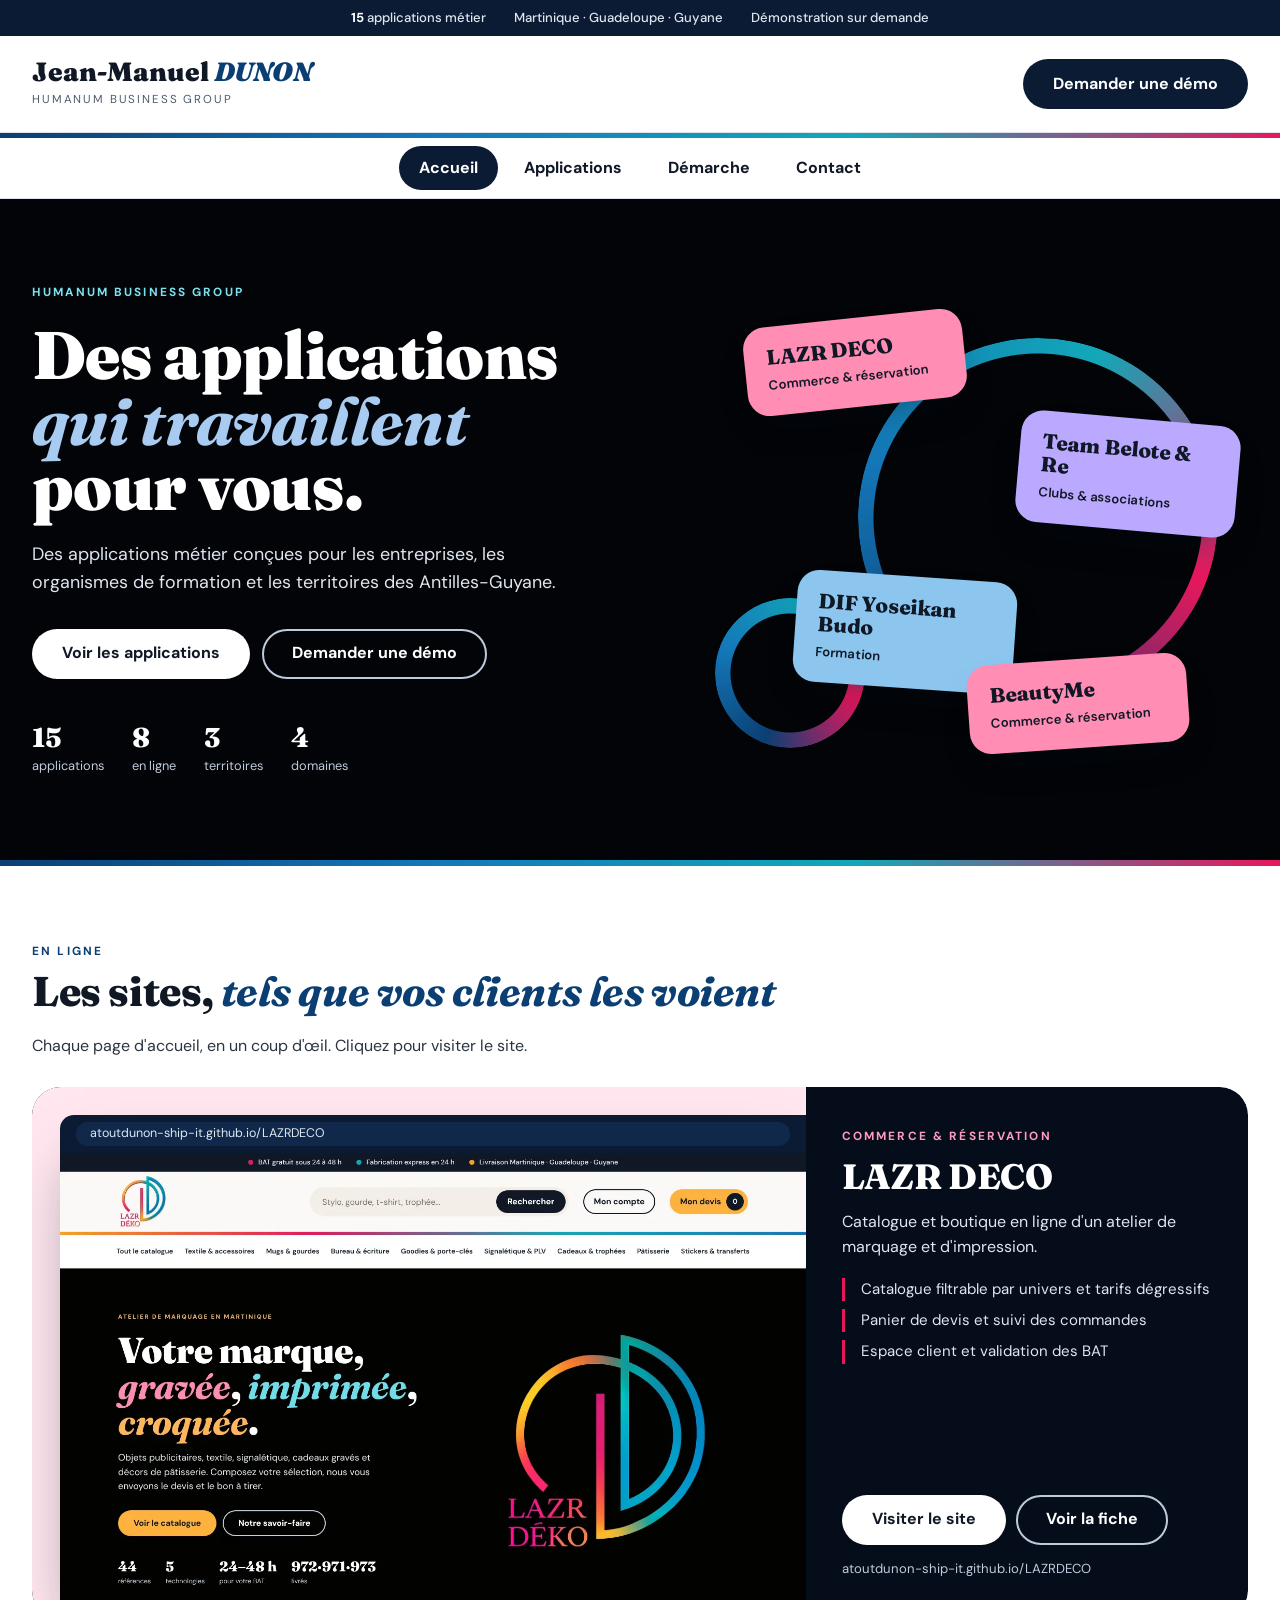
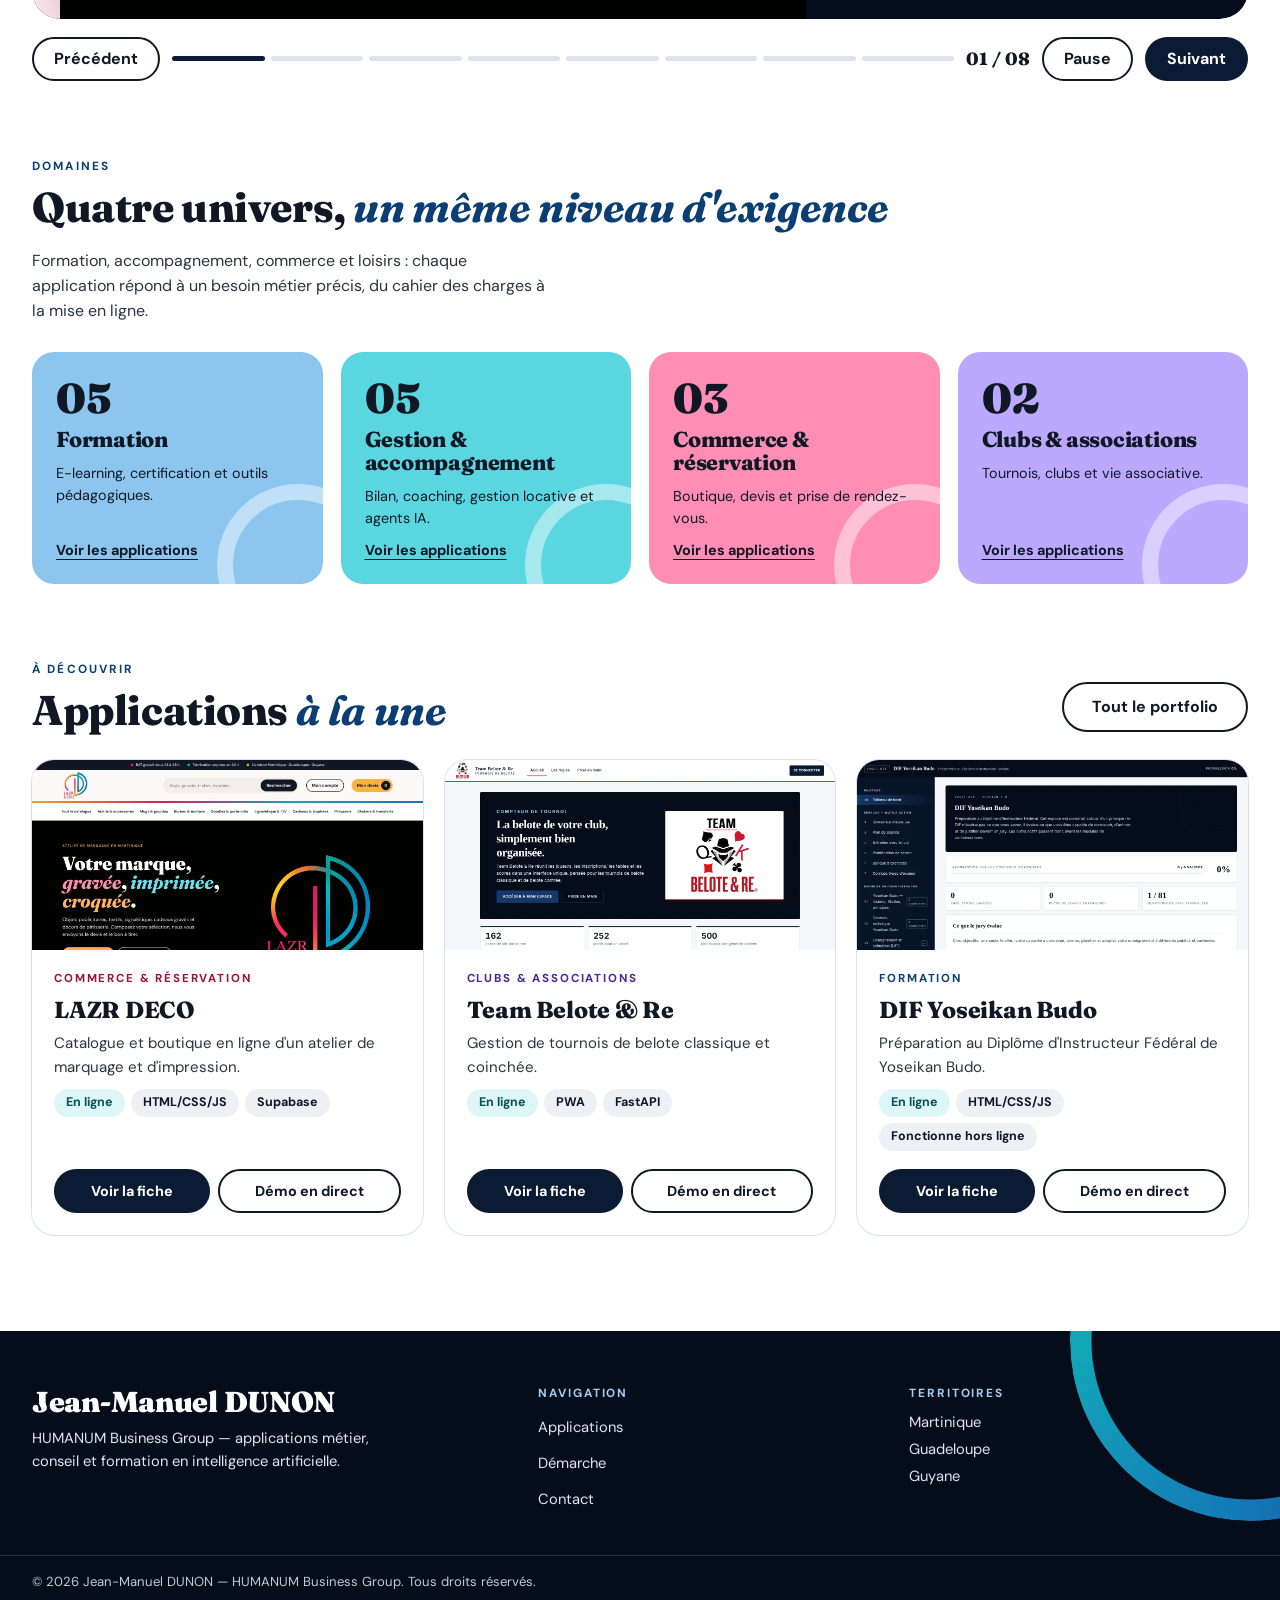
==== index.html @ 369f36bf "Add files via upload" ====
<!doctype html>
<html lang="fr">
<head>
<meta charset="utf-8">
<meta name="viewport" content="width=device-width, initial-scale=1">
<title>Applications</title>
<meta name="description" content="Portfolio des applications métier conçues par Jean-Manuel DUNON — HUMANUM Business Group.">
<link rel="preconnect" href="https://fonts.googleapis.com">
<link rel="preconnect" href="https://fonts.gstatic.com" crossorigin>
<link href="https://fonts.googleapis.com/css2?family=Fraunces:ital,opsz,wght@0,9..144,600;0,9..144,800;0,9..144,900;1,9..144,700&family=DM+Sans:opsz,wght@9..40,400;9..40,500;9..40,600;9..40,700&display=swap" rel="stylesheet">
<style>
:root{
  color-scheme:light;
  --white:#FFFFFF;--cream:#F6F8FB;--sand:#EDF1F6;--line:#DCE3EC;
  --black:#020407;--ink:#101826;--navy-900:#050D1B;--navy-800:#0B1B33;--navy-700:#10294B;--edge:#22324D;
  --body:#2A3441;--gray:#4F5B6B;
  --on-dark:#FFFFFF;--on-dark-2:#DFE6F0;--on-dark-3:#BFCBDC;
  --accent:#0B3F73;--accent-on-dark:#A8CBF2;--err:#A3123F;--ok:#08555F;
  --mag:#E8175D;--mag-d:#FF9CC0;--mag-l:#9E0F3B;--mag-f:#FF8DB4;--mag-t:#FFE6EF;
  --cya:#12A8B8;--cya-d:#7BE3EE;--cya-l:#065058;--cya-f:#5AD6E1;--cya-t:#DDF6F8;
  --blu:#1477B8;--blu-d:#9DD3F7;--blu-l:#0B3F73;--blu-f:#8CC6EF;--blu-t:#E1EFFA;
  --vio:#5B3FD0;--vio-d:#CDBEFF;--vio-l:#43279E;--vio-f:#BBA9FF;--vio-t:#EEE9FF;
  --grad:linear-gradient(90deg,#0B3F73,#1477B8,#12A8B8,#E8175D);
  --r:999px;--rad:22px;--rad-s:14px;--wrap:1280px;
  --display:'Fraunces',Georgia,serif;--sans:'DM Sans',system-ui,sans-serif;
  --shadow:0 18px 40px -18px rgba(5,13,27,.4);
}
[data-c=mag]{--c:var(--mag);--c-d:var(--mag-d);--c-l:var(--mag-l);--c-f:var(--mag-f);--c-t:var(--mag-t)}
[data-c=cya]{--c:var(--cya);--c-d:var(--cya-d);--c-l:var(--cya-l);--c-f:var(--cya-f);--c-t:var(--cya-t)}
[data-c=blu]{--c:var(--blu);--c-d:var(--blu-d);--c-l:var(--blu-l);--c-f:var(--blu-f);--c-t:var(--blu-t)}
[data-c=vio]{--c:var(--vio);--c-d:var(--vio-d);--c-l:var(--vio-l);--c-f:var(--vio-f);--c-t:var(--vio-t)}
*{box-sizing:border-box}
html{-webkit-text-size-adjust:100%}
body{margin:0;background:var(--white);color:var(--body);font-family:var(--sans);font-size:16px;line-height:1.55;overflow-x:hidden}
a{color:var(--accent)}a:hover{color:var(--ink)}
h1,h2,h3{font-family:var(--display);color:var(--ink);font-weight:800;line-height:1.05;margin:0;text-wrap:balance;letter-spacing:-.01em}
p{margin:0}
.wrap{max-width:var(--wrap);margin:0 auto;padding:0 32px}
.eyebrow{display:inline-block;font-size:.74rem;letter-spacing:.18em;text-transform:uppercase;font-weight:700;color:var(--accent)}
:focus-visible{outline:3px solid var(--blu);outline-offset:3px}
.sr{position:absolute;width:1px;height:1px;overflow:hidden;clip:rect(0 0 0 0)}

/* Bandeau */
.promo{background:var(--navy-800);color:var(--on-dark-2);font-size:.82rem;font-weight:500}
.promo .wrap{display:flex;justify-content:center;gap:12px 28px;min-height:36px;align-items:center;flex-wrap:wrap}
.promo b{color:var(--on-dark)}

/* En-tête */
header.top{background:var(--white);position:sticky;top:0;z-index:300;box-shadow:0 1px 0 var(--line)}
header.top .wrap{display:flex;align-items:center;gap:28px;height:96px}
.brand{text-decoration:none;display:flex;flex-direction:column;min-width:0;cursor:pointer}
.brand b{font-family:var(--display);font-weight:900;font-size:1.65rem;color:var(--ink);white-space:nowrap;line-height:1}
.brand b i{font-style:italic;color:var(--accent)}
.brand span{font-size:.72rem;letter-spacing:.16em;text-transform:uppercase;color:var(--gray);margin-top:6px}
.hdr-cta{margin-left:auto}
.filet{height:6px;background:var(--grad)}

/* Navigation */
nav#sidebar{background:var(--white);border-bottom:1px solid var(--line)}
nav#sidebar .links{max-width:var(--wrap);margin:0 auto;padding:8px 20px;display:flex;justify-content:center;gap:6px}
nav#sidebar a{display:inline-flex;align-items:center;min-height:44px;padding:0 20px;border-radius:var(--r);font-weight:700;color:var(--ink);text-decoration:none;cursor:pointer}
nav#sidebar a:hover{background:var(--sand)}
nav#sidebar a.active{background:var(--navy-800);color:var(--on-dark)}
.mobilebar,.drawer-head{display:none}
.backdrop{position:fixed;inset:0;background:rgba(5,13,27,.55);z-index:350;opacity:0;visibility:hidden;transition:opacity .22s,visibility .22s;-webkit-backdrop-filter:blur(2px);backdrop-filter:blur(2px)}
.backdrop.on{opacity:1;visibility:visible}

/* Boutons */
.btn{display:inline-flex;align-items:center;justify-content:center;gap:8px;min-height:50px;padding:0 28px;border-radius:var(--r);font:inherit;font-weight:700;text-decoration:none;cursor:pointer;border:2px solid transparent;transition:transform .15s,box-shadow .15s}
.btn:hover{transform:translateY(-2px)}
.btn.dark{background:var(--navy-800);color:var(--on-dark)}.btn.dark:hover{color:var(--on-dark);box-shadow:var(--shadow)}
.btn.light{background:var(--white);color:var(--ink)}.btn.light:hover{color:var(--ink)}
.btn.ghost{background:transparent;color:var(--on-dark);border-color:var(--on-dark-3)}.btn.ghost:hover{color:var(--on-dark);border-color:var(--on-dark)}
.btn.line{background:transparent;color:var(--ink);border-color:var(--ink)}.btn.line:hover{background:var(--ink);color:var(--on-dark)}

.page{display:none}.page.active{display:block}

/* Hero */
.hero{background:var(--black);color:var(--on-dark);position:relative;overflow:hidden}
.hero::after{content:"";position:absolute;left:0;right:0;bottom:0;height:6px;background:var(--grad)}
.hero .wrap{position:relative;display:grid;grid-template-columns:1.15fr 1fr;gap:48px;padding-top:80px;padding-bottom:88px;align-items:center}
.hero .wrap>*{min-width:0}
.hero .eyebrow{color:var(--cya-d)}
.hero h1{color:var(--on-dark);font-size:4.2rem;font-weight:900;margin:18px 0 22px;line-height:.98}
.hero h1 em{font-weight:700;color:var(--accent-on-dark)}
.hero p.lead{color:var(--on-dark-2);font-size:1.12rem;max-width:540px}
.ctas{display:flex;flex-wrap:wrap;gap:12px;margin-top:32px}
.facts{display:grid;grid-template-columns:repeat(4,auto);justify-content:start;gap:28px;margin-top:44px}
.facts b{display:block;font-family:var(--display);font-weight:800;font-size:1.7rem;color:var(--on-dark);line-height:1.1}
.facts span{font-size:.8rem;color:var(--on-dark-3)}
.collage{position:relative;height:460px}
.ring{position:absolute;border-radius:50%;background:conic-gradient(from 200deg,#0B3F73,#1477B8,#12A8B8,#E8175D,#0B3F73);-webkit-mask:radial-gradient(farthest-side,transparent calc(100% - 16px),#000 calc(100% - 15px));mask:radial-gradient(farthest-side,transparent calc(100% - 16px),#000 calc(100% - 15px))}
.ring.r1{width:360px;height:360px;right:30px;top:40px;animation:spin 40s linear infinite}
.ring.r2{width:150px;height:150px;left:10px;bottom:10px;animation:spin 30s linear infinite reverse}
@keyframes spin{to{transform:rotate(360deg)}}
@media (prefers-reduced-motion:reduce){.ring{animation:none}}
.stk{position:absolute;width:220px;padding:20px 22px;border-radius:var(--rad);background:var(--c-f);color:var(--ink);box-shadow:var(--shadow);transition:transform .3s;cursor:pointer;border:0;text-align:left;font:inherit}
.stk b{display:block;font-family:var(--display);font-weight:800;font-size:1.3rem;line-height:1.1}
.stk small{display:block;margin-top:6px;font-size:.82rem;font-weight:600}
.stk.s1{top:20px;left:40px;transform:rotate(-6deg)}
.stk.s2{top:120px;right:10px;transform:rotate(5deg)}
.stk.s3{bottom:70px;left:90px;transform:rotate(4deg)}
.stk.s4{bottom:10px;right:60px;transform:rotate(-4deg)}
.collage:hover .stk{transform:rotate(0) scale(1.03)}

section.block{padding:72px 0 0}
.sec-head{display:flex;justify-content:space-between;align-items:end;gap:20px;margin-bottom:28px;flex-wrap:wrap}
.sec-head h2{font-size:2.6rem;margin-top:8px}
.sec-head h2 em{color:var(--accent);font-weight:700}
.sec-head p{max-width:520px;color:var(--body)}

/* Univers */
.univers{display:grid;grid-template-columns:repeat(4,minmax(0,1fr));gap:18px}
.uni{position:relative;overflow:hidden;background:var(--c-f);border-radius:var(--rad);padding:26px 24px 22px;display:flex;flex-direction:column;gap:10px;min-height:220px;color:var(--ink);transition:transform .2s,box-shadow .2s;cursor:pointer;border:0;text-align:left;font:inherit}
.uni>*{position:relative;z-index:1}
.uni::after{content:"";position:absolute;width:130px;height:130px;right:-56px;bottom:-62px;border-radius:50%;border:16px solid rgba(255,255,255,.45)}
.uni:hover{transform:translateY(-6px) rotate(-1deg);box-shadow:var(--shadow)}
.uni .num{font-family:var(--display);font-weight:900;font-size:2.6rem;line-height:1}
.uni h3{font-size:1.35rem}
.uni p{font-size:.9rem;color:var(--ink)}
.uni .go{margin-top:auto;font-weight:700;font-size:.9rem;color:var(--ink);text-decoration:underline;text-underline-offset:4px}

/* Filtres */
.filters{display:flex;flex-wrap:wrap;gap:8px;margin-bottom:26px}
.chip{display:inline-flex;align-items:center;min-height:42px;padding:0 18px;border-radius:var(--r);border:2px solid var(--line);background:var(--white);color:var(--ink);font:inherit;font-weight:700;font-size:.9rem;cursor:pointer}
.chip:hover{border-color:var(--ink)}
.chip.on{background:var(--navy-800);border-color:var(--navy-800);color:var(--on-dark)}
.chip .n{margin-left:8px;font-weight:600;color:inherit}
.search{display:flex;max-width:420px;margin-left:auto;background:var(--sand);border-radius:var(--r);padding:4px;border:2px solid transparent}
.search:focus-within{border-color:var(--ink);background:var(--white)}
.search input{flex:1;min-width:0;height:40px;border:0;background:transparent;padding:0 16px;font:inherit;font-size:16px;color:var(--ink);outline:none}
.toolbar{display:flex;flex-wrap:wrap;gap:14px;align-items:center;margin-bottom:6px}
.toolbar .filters{margin:0}
.count{font-size:.9rem;color:var(--gray);margin:14px 0 22px}

/* Cartes */
.grid{display:grid;grid-template-columns:repeat(3,minmax(0,1fr));gap:22px}
.card{background:var(--white);border-radius:var(--rad);display:flex;flex-direction:column;box-shadow:0 0 0 1px var(--line);transition:transform .2s,box-shadow .2s;overflow:hidden}
.card:hover{transform:translateY(-4px);box-shadow:0 0 0 1px var(--line),var(--shadow)}
.card .body{padding:20px 22px 22px;display:flex;flex-direction:column;gap:10px;flex:1}
.card .cat{font-size:.72rem;letter-spacing:.16em;text-transform:uppercase;font-weight:700;color:var(--c-l)}
.card h3{font-size:1.45rem}
.card p{font-size:.94rem}
.card .meta{display:flex;flex-wrap:wrap;gap:6px}
.tag{display:inline-flex;align-items:center;min-height:28px;padding:0 12px;border-radius:var(--r);font-size:.78rem;font-weight:700;color:var(--ink);background:var(--sand)}
.tag.live{background:var(--cya-t);color:var(--cya-l)}
.card .acts{display:flex;gap:8px;margin-top:auto;padding-top:8px;flex-wrap:wrap}
.card .acts .btn{min-height:44px;padding:0 14px;font-size:.9rem;flex:1 1 auto;white-space:nowrap}
.empty{padding:40px;border-radius:var(--rad);background:var(--cream);text-align:center;color:var(--body)}

/* Maquettes générées */
.mk{background:var(--c-t);padding:18px 18px 0;height:190px;position:relative;overflow:hidden}
.mk .win{background:var(--white);border-radius:12px 12px 0 0;height:100%;box-shadow:0 10px 30px -12px rgba(5,13,27,.35);display:flex;flex-direction:column;overflow:hidden}
.mk .bar{height:22px;background:var(--navy-800);display:flex;align-items:center;padding:0 10px;gap:8px;flex-shrink:0}
.mk .bar i{height:6px;border-radius:3px;background:var(--edge);flex:0 0 46%}
.mk .bar s{height:6px;border-radius:3px;background:var(--c);flex:0 0 14%;margin-left:auto;text-decoration:none}
.mk .in{flex:1;padding:10px;display:grid;gap:6px;min-height:0}
.mk u{display:block;border-radius:5px;background:var(--sand);text-decoration:none}
.mk u.c{background:var(--c)}.mk u.f{background:var(--c-f)}.mk u.k{background:var(--navy-800)}
.mk.catalogue .in{grid-template-columns:repeat(4,1fr);grid-template-rows:14px 1fr 1fr}
.mk.catalogue .in u:first-child{grid-column:1/-1;background:var(--c-t)}
.mk.agenda .in{grid-template-columns:repeat(7,1fr);grid-auto-rows:1fr}
.mk.parcours .in{grid-template-columns:1fr;grid-auto-rows:1fr}
.mk.parcours .in u{position:relative;overflow:hidden}
.mk.parcours .in u::after{content:"";position:absolute;inset:0 auto 0 0;width:var(--p);background:var(--c)}
.mk.canevas .in{grid-template-columns:repeat(5,1fr);grid-template-rows:1fr 1fr 1fr}
.mk.canevas .in u:nth-child(1),.mk.canevas .in u:nth-child(4),.mk.canevas .in u:nth-child(7){grid-row:span 2}
.mk.canevas .in u:nth-child(8){grid-column:1/4}.mk.canevas .in u:nth-child(9){grid-column:4/6}
.mk.tableau .in{grid-template-columns:repeat(3,1fr);grid-template-rows:34px 1fr}
.mk.tableau .chart{grid-column:1/-1;display:flex;align-items:flex-end;gap:5px;background:none}
.mk.tableau .chart u{flex:1;height:var(--h)}
.mk.scores .in{grid-template-columns:28px 1fr 46px;grid-auto-rows:1fr}

/* Démarche */
.steps{display:grid;grid-template-columns:repeat(4,minmax(0,1fr));gap:18px;counter-reset:s}
.step{background:var(--cream);border-radius:var(--rad);padding:26px 24px;display:flex;flex-direction:column;gap:10px;border-top:6px solid var(--c)}
.step .k{font-family:var(--display);font-weight:900;font-size:2.2rem;color:var(--c-l);line-height:1}
.step h3{font-size:1.25rem}
.step p{font-size:.92rem}
.about{display:grid;grid-template-columns:1fr 1.2fr;gap:40px;align-items:start}
.about .card-dark{background:var(--navy-900);border-radius:28px;padding:34px;color:var(--on-dark-2);position:relative;overflow:hidden}
.about .card-dark h2{color:var(--on-dark);font-size:2.2rem;margin:10px 0 14px}
.about .card-dark .eyebrow{color:var(--accent-on-dark)}
.about .card-dark p{color:var(--on-dark-2)}
.timeline{list-style:none;margin:0;padding:0;display:flex;flex-direction:column;gap:12px}
.timeline li{display:grid;grid-template-columns:110px 1fr;gap:16px;padding:18px 20px;border-radius:var(--rad-s);box-shadow:0 0 0 1px var(--line)}
.timeline .y{font-family:var(--display);font-weight:800;font-size:1.15rem;color:var(--accent)}
.timeline b{display:block;color:var(--ink)}
.timeline span{font-size:.92rem}

/* Contact */
.contact{display:grid;grid-template-columns:1fr 1.3fr;gap:40px;align-items:start}
.form{background:var(--cream);border-radius:28px;padding:30px;display:grid;grid-template-columns:1fr 1fr;gap:16px}
.field{display:flex;flex-direction:column;gap:6px}
.field.full{grid-column:1/-1}
.field label{font-weight:700;color:var(--ink);font-size:.9rem}
.field input,.field select,.field textarea{font:inherit;font-size:16px;color:var(--ink);background:var(--white);border:2px solid var(--line);border-radius:var(--rad-s);padding:12px 14px;min-height:50px;width:100%}
.field textarea{min-height:140px;resize:vertical}
.field input:focus,.field select:focus,.field textarea:focus{outline:none;border-color:var(--navy-800)}
.check{display:flex;gap:10px;align-items:flex-start;font-size:.88rem;color:var(--body)}
.check input{width:22px;height:22px;margin:2px 0 0;flex-shrink:0;accent-color:var(--navy-800)}
.msg{grid-column:1/-1;padding:12px 16px;border-radius:var(--rad-s);font-weight:600}
.msg.ok{background:var(--cya-t);color:var(--ok)}.msg.err{background:var(--mag-t);color:var(--err)}
.msg[hidden]{display:none}
.points{list-style:none;margin:22px 0 0;padding:0;display:flex;flex-direction:column;gap:10px}
.points li{padding:14px 18px;border-radius:var(--rad-s);background:var(--c-t);color:var(--ink);font-weight:600}

/* Fiche */
.modal{position:fixed;inset:0;z-index:600;background:rgba(5,13,27,.6);display:flex;align-items:center;justify-content:center;padding:16px}
.modal[hidden]{display:none!important}
.mbox{background:var(--white);border-radius:24px;width:min(860px,100%);max-height:calc(100dvh - 32px);overflow:auto;overscroll-behavior:contain}
.mbox .mk{height:230px;border-radius:24px 24px 0 0}
.mbox .mhead{display:flex;gap:16px;align-items:flex-start;padding:24px 28px 0}
.mbox .mhead h2{font-size:2.1rem;margin-top:6px}
.mbox .mhead .x{margin-left:auto;flex-shrink:0;min-height:44px;padding:0 18px}
.mbox .mcont{padding:18px 28px 28px;display:grid;grid-template-columns:1.4fr 1fr;gap:28px}
.mbox h3{font-family:var(--sans);font-size:.74rem;letter-spacing:.16em;text-transform:uppercase;color:var(--accent);margin:0 0 10px;font-weight:700}
.mbox ul.fx{margin:0;padding:0;list-style:none;display:flex;flex-direction:column;gap:8px}
.mbox ul.fx li{padding:10px 14px;border-left:4px solid var(--c);background:var(--cream);border-radius:0 var(--rad-s) var(--rad-s) 0;color:var(--ink)}
.mbox dl{margin:0;display:grid;gap:12px}
.mbox dt{font-size:.78rem;font-weight:700;color:var(--gray);text-transform:uppercase;letter-spacing:.1em}
.mbox dd{margin:2px 0 0;color:var(--ink);font-weight:600}
.mbox .acts{grid-column:1/-1;display:flex;gap:10px;flex-wrap:wrap}

/* Pied */
footer{margin-top:96px;background:var(--navy-900);color:var(--on-dark-2);position:relative;overflow:hidden}
footer::before{content:"";position:absolute;width:360px;height:360px;right:-150px;top:-170px;border-radius:50%;background:conic-gradient(from 90deg,#0B3F73,#1477B8,#12A8B8,#E8175D,#0B3F73);-webkit-mask:radial-gradient(farthest-side,transparent calc(100% - 22px),#000 calc(100% - 21px));mask:radial-gradient(farthest-side,transparent calc(100% - 22px),#000 calc(100% - 21px))}
footer .wrap{position:relative;display:grid;grid-template-columns:1.4fr 1fr 1fr;gap:32px;padding-top:56px;padding-bottom:40px}
footer h2{font-size:1.8rem;font-weight:900;color:var(--on-dark)}
footer h3{font-family:var(--sans);font-size:.74rem;letter-spacing:.16em;text-transform:uppercase;color:var(--accent-on-dark);margin:0 0 12px;font-weight:700}
footer p,footer li{font-size:.92rem;color:var(--on-dark-2)}
footer ul{list-style:none;margin:0;padding:0;display:flex;flex-direction:column;gap:4px}
footer a{color:var(--on-dark-2);text-decoration:none;display:inline-flex;min-height:32px;align-items:center;cursor:pointer}
footer a:hover{color:var(--on-dark)}
footer .legal{border-top:1px solid var(--edge);padding:16px 32px 28px;font-size:.82rem;color:var(--on-dark-3);max-width:var(--wrap);margin:0 auto}
.toast{position:fixed;bottom:24px;right:24px;z-index:700;background:var(--navy-800);color:var(--on-dark);padding:14px 22px;border-radius:var(--r);font-weight:700;box-shadow:var(--shadow);opacity:0;transform:translateY(10px);transition:opacity .2s,transform .2s;pointer-events:none}
.toast.on{opacity:1;transform:none}
.c-intro h2{font-size:2.4rem;margin-top:8px}.c-intro h2 em{color:var(--accent)}.c-intro>p{margin-top:14px}
.shot{height:190px;background:var(--c-t);overflow:hidden}.shot img{width:100%;height:100%;object-fit:cover;object-position:top;display:block}
.mbox .shot{height:260px;border-radius:24px 24px 0 0}
#photo img{width:96px;height:96px;border-radius:50%;object-fit:cover;margin-bottom:18px;border:3px solid var(--on-dark)}
[hidden]{display:none!important}
/* Carrousel */
.cr-track{display:flex;overflow-x:auto;scroll-snap-type:x mandatory;scroll-behavior:smooth;scrollbar-width:none;border-radius:28px;outline-offset:6px}
.cr-track::-webkit-scrollbar{display:none}
.cr-slide{flex:0 0 100%;scroll-snap-align:start;display:grid;grid-template-columns:minmax(0,1.75fr) minmax(0,1fr);background:var(--navy-900);border-radius:28px;overflow:hidden;min-height:480px}
.cr-shot{display:block;padding:28px 0 0 28px;background:var(--c-t);text-decoration:none;position:relative;overflow:hidden}
.cr-win{background:var(--white);border-radius:14px 0 0 0;box-shadow:0 30px 60px -24px rgba(5,13,27,.55);overflow:hidden;height:100%;display:flex;flex-direction:column;transition:transform .35s}
.cr-shot:hover .cr-win{transform:translateY(-6px)}
.cr-bar{display:flex;align-items:center;gap:12px;padding:0 16px;height:38px;background:var(--navy-800);flex-shrink:0}
.cr-bar span{flex:1;min-width:0;height:24px;border-radius:var(--r);background:var(--navy-700);color:var(--on-dark-2);font-size:.78rem;display:flex;align-items:center;padding:0 14px;overflow:hidden;white-space:nowrap;text-overflow:ellipsis}
.cr-win img{width:100%;flex:1;min-height:0;object-fit:cover;object-position:top left;display:block}
.cr-live{flex:1;min-height:0;position:relative;overflow:hidden;background:var(--white);--k:.5}
.cr-live iframe{position:absolute;top:0;left:0;width:1440px;height:900px;border:0;transform:scale(var(--k));transform-origin:0 0;pointer-events:none;background:var(--white)}
.cr-tag{position:absolute;right:14px;bottom:14px;z-index:1;padding:6px 12px;border-radius:var(--r);background:var(--navy-800);color:var(--on-dark);font-size:.74rem;font-weight:700;letter-spacing:.06em}
.cr-txt{padding:40px 36px;display:flex;flex-direction:column;gap:14px;color:var(--on-dark-2)}
.cr-txt .eyebrow{color:var(--c-d)}
.cr-txt h3{font-size:2.2rem;color:var(--on-dark)}
.cr-txt p{color:var(--on-dark-2)}
.cr-txt ul{list-style:none;margin:4px 0 0;padding:0;display:flex;flex-direction:column;gap:8px}
.cr-txt li{padding-left:16px;border-left:3px solid var(--c);color:var(--on-dark-2);font-size:.94rem}
.cr-txt .acts{display:flex;gap:10px;flex-wrap:wrap;margin-top:auto;padding-top:10px}
.cr-txt .url{font-size:.82rem;color:var(--on-dark-3);word-break:break-all}
.cr-ctl{display:flex;align-items:center;gap:12px;margin-top:18px;flex-wrap:wrap}
.cr-b{min-height:44px;padding:0 20px}
.cr-ind{display:flex;gap:6px;flex:1;min-width:120px}
.cr-ind button{flex:1;height:44px;border:0;background:none;padding:0;cursor:pointer;display:flex;align-items:center}
.cr-ind button::before{content:"";display:block;width:100%;height:5px;border-radius:3px;background:var(--line);transition:background .2s}
.cr-ind button[aria-current="true"]::before{background:var(--navy-800)}
.cr-ind button:hover::before{background:var(--gray)}
.cr-n{font-family:var(--display);font-weight:800;color:var(--ink);font-size:1.1rem;min-width:64px;text-align:center}
.apercu{background:var(--mag-t);color:var(--mag-l);text-align:center;font-weight:700;padding:8px 16px;font-size:.88rem}

@media(max-width:1100px){
  .hero h1{font-size:3.4rem}
  .grid{grid-template-columns:repeat(2,minmax(0,1fr))}
  .univers,.steps{grid-template-columns:repeat(2,minmax(0,1fr))}
}
@media(max-width:900px){
  body.nav-open{overflow:hidden}
  header.top .wrap{height:56px;padding:0 16px}
  .brand b{font-size:1.05rem;overflow:hidden;text-overflow:ellipsis}
  .brand span,.hdr-cta,.promo{display:none}
  .mobilebar{display:flex;align-items:center;gap:12px;position:sticky;top:56px;z-index:280;background:var(--white);border-bottom:1px solid var(--line);padding:9px 16px}
  .mobilebar .mb-lbl{flex:1;min-width:0}
  .mobilebar .mb-where{font-size:.62rem;letter-spacing:.16em;text-transform:uppercase;color:var(--gray);display:block}
  .mobilebar .mb-title{font-weight:700;color:var(--ink);font-size:.9rem;display:block;overflow:hidden;text-overflow:ellipsis;white-space:nowrap}
  .mobilebar .mb-btn{flex-shrink:0;min-height:40px;padding:0 18px;font:inherit;font-weight:700;letter-spacing:.06em;text-transform:uppercase;background:var(--navy-800);color:var(--on-dark);border:none;border-radius:var(--r);cursor:pointer}
  nav#sidebar{position:fixed;top:0;left:0;bottom:0;height:100dvh;width:min(86vw,330px);transform:translateX(-101%);transition:transform .24s cubic-bezier(.4,0,.2,1);z-index:400;overscroll-behavior:contain;overflow:auto;border:0;background:var(--navy-900)}
  nav#sidebar.open{transform:none;box-shadow:14px 0 40px rgba(5,13,27,.4)}
  .drawer-head{display:flex;align-items:center;gap:12px;padding:14px 18px;background:var(--navy-900);position:sticky;top:0;z-index:2;border-bottom:1px solid var(--edge)}
  .drawer-head .dh-t{font-family:var(--display);font-weight:800;color:var(--on-dark);font-size:1.1rem}
  .drawer-head .dh-x{margin-left:auto;min-height:38px;padding:0 14px;color:var(--on-dark);background:transparent;border:1px solid var(--on-dark-3);border-radius:var(--r);font:inherit;font-weight:700;cursor:pointer}
  nav#sidebar .links{flex-direction:column;padding:12px;gap:4px}
  nav#sidebar a{padding:11px 18px;min-height:44px;font-size:1rem;color:var(--on-dark-2);border-radius:var(--rad-s)}
  nav#sidebar a:hover{background:var(--navy-700);color:var(--on-dark)}
  nav#sidebar a.active{background:var(--white);color:var(--ink)}
  .btn{min-height:42px}
  .chip{min-height:42px}
  .wrap{padding:0 16px}
  .hero .wrap{grid-template-columns:1fr;padding-top:48px;padding-bottom:56px;gap:24px}
  .hero h1{font-size:2.6rem}
  .collage{display:none}
  .facts{grid-template-columns:repeat(2,auto);gap:20px 32px}
  .grid,.univers,.steps,.about,.contact,.form,.mbox .mcont{grid-template-columns:1fr}
  .search{margin-left:0;max-width:none;width:100%}
  .sec-head h2{font-size:2rem}
  section.block{padding-top:48px}
  .mbox .mhead{padding:16px 18px 0;flex-direction:column-reverse;gap:6px}
  .mbox .mhead .x{align-self:flex-end}
  .cr-slide{grid-template-columns:1fr;min-height:0}
  .cr-shot{padding:18px 18px 0;height:260px}
  .cr-win{border-radius:12px 12px 0 0}
  .cr-txt{padding:24px 20px 26px}
  .cr-txt h3{font-size:1.7rem}
  .cr-txt .acts .btn{flex:1 1 auto;white-space:nowrap;padding:0 16px}
  .cr-ctl{gap:8px}.cr-ind{order:-1;flex-basis:100%}.cr-b{flex:1}.cr-n{min-width:0}
  .toolbar .filters{flex-wrap:nowrap;overflow-x:auto;width:100%;padding-bottom:4px;scrollbar-width:none}
  .chip{flex-shrink:0}
  .mbox .mhead h2{font-size:1.6rem}
  .mbox .mcont{padding:16px 18px 22px}
  .mbox .acts .btn{width:100%}
  .timeline li{grid-template-columns:1fr;gap:4px}
  footer .wrap{grid-template-columns:1fr;padding-top:40px}
  footer .legal{padding:16px}
  .field input,.field textarea,.field select{font-size:16px}
  .toast{left:16px;right:16px;bottom:16px;text-align:center}
}
@media(max-width:380px){
  .hero h1{font-size:2.2rem}
  nav#sidebar{width:92vw}
  .form{padding:20px 16px}
}
</style>
</head>
<body>
<div class="apercu" id="apercu" hidden>Mode aperçu : données issues de l'administration, non publiées.</div>
<div class="promo"><div class="wrap" id="promo"></div></div>
<header class="top"><div class="wrap">
  <a class="brand" onclick="showPage('home')" tabindex="0" onkeydown="navKey(event,'home')"><b id="brand-n"></b><span id="brand-m"></span></a>
  <a class="btn dark hdr-cta" onclick="demander('')" tabindex="0" onkeydown="if(event.key==='Enter')demander('')">Demander une démo</a>
</div></header>
<div class="filet"></div>

<div class="mobilebar">
  <span class="mb-lbl"><span class="mb-where">Vous consultez</span><span class="mb-title" id="mb-title">Accueil</span></span>
  <button class="mb-btn" type="button" id="mb-btn" aria-controls="sidebar" aria-expanded="false" onclick="toggleNav()">Menu</button>
</div>
<div class="backdrop" id="backdrop" onclick="closeNav()" aria-hidden="true"></div>
<nav id="sidebar" aria-label="Navigation principale">
  <div class="drawer-head"><span class="dh-t">Navigation</span><button class="dh-x" type="button" onclick="closeNav()">Fermer</button></div>
  <div class="links">
    <a data-page="home" data-label="Accueil" tabindex="0" onclick="showPage('home')" onkeydown="navKey(event,'home')" class="active">Accueil</a>
    <a data-page="apps" data-label="Applications" tabindex="0" onclick="showPage('apps')" onkeydown="navKey(event,'apps')">Applications</a>
    <a data-page="demarche" data-label="Démarche" tabindex="0" onclick="showPage('demarche')" onkeydown="navKey(event,'demarche')">Démarche</a>
    <a data-page="contact" data-label="Contact" tabindex="0" onclick="showPage('contact')" onkeydown="navKey(event,'contact')">Contact</a>
  </div>
</nav>

<main>
<section class="page active" id="page-home">
  <div class="hero"><div class="wrap">
    <div>
      <span class="eyebrow" id="h-sur"></span>
      <h1 id="h-titre"></h1>
      <p class="lead" id="accroche"></p>
      <div class="ctas"><a class="btn light" id="cta1" onclick="showPage('apps')" tabindex="0" onkeydown="if(event.key==='Enter')showPage('apps')"></a><a class="btn ghost" id="cta2" onclick="demander('')" tabindex="0" onkeydown="if(event.key==='Enter')demander('')"></a></div>
      <div class="facts"><div><b id="f-apps">9</b><span>applications</span></div><div><b id="f-live">0</b><span>en ligne</span></div><div><b>3</b><span>territoires</span></div><div><b>4</b><span>domaines</span></div></div>
    </div>
    <div class="collage" aria-hidden="true"><div class="ring r1"></div><div class="ring r2"></div><div id="stickers"></div></div>
  </div></div>
  <section class="block" id="sec-carrousel" aria-roledescription="carrousel" aria-labelledby="cr-titre"><div class="wrap">
    <div class="sec-head"><div><span class="eyebrow" id="cr-sur"></span><h2 id="cr-titre"></h2></div><p id="cr-texte"></p></div>
    <div class="cr" id="cr">
      <div class="cr-track" id="cr-track" tabindex="0" aria-live="off"></div>
      <div class="cr-ctl">
        <button class="btn line cr-b" type="button" id="cr-prev" aria-controls="cr-track">Précédent</button>
        <div class="cr-ind" id="cr-ind" role="group" aria-label="Choisir un site"></div>
        <span class="cr-n" id="cr-n" aria-live="polite"></span>
        <button class="btn line cr-b" type="button" id="cr-play" aria-controls="cr-track">Pause</button>
        <button class="btn dark cr-b" type="button" id="cr-next" aria-controls="cr-track">Suivant</button>
      </div>
    </div>
  </div></section>
  <section class="block" id="sec-domaines"><div class="wrap">
    <div class="sec-head"><div><span class="eyebrow" id="d-sur"></span><h2 id="d-titre"></h2></div><p id="d-texte"></p></div>
    <div class="univers" id="univers"></div>
  </div></section>
  <section class="block" id="sec-une"><div class="wrap">
    <div class="sec-head"><div><span class="eyebrow" id="u-sur"></span><h2 id="u-titre"></h2></div><a class="btn line" onclick="showPage('apps')" tabindex="0" onkeydown="if(event.key==='Enter')showPage('apps')">Tout le portfolio</a></div>
    <div class="grid" id="vedettes"></div>
  </div></section>
</section>

<section class="page" id="page-apps"><section class="block"><div class="wrap">
  <div class="sec-head"><div><span class="eyebrow" id="p-sur"></span><h2 id="p-titre"></h2></div></div>
  <div class="toolbar"><div class="filters" id="filters" role="group" aria-label="Filtrer par domaine"></div>
    <label class="search"><span class="sr">Rechercher une application</span><input id="q" type="search" placeholder="Rechercher une application" oninput="renderGrid()"></label></div>
  <p class="count" id="count" aria-live="polite"></p>
  <div class="grid" id="grid"></div>
</div></section></section>

<section class="page" id="page-demarche"><section class="block" id="sec-demarche"><div class="wrap">
  <div class="sec-head"><div><span class="eyebrow" id="m-sur"></span><h2 id="m-titre"></h2></div></div>
  <div class="steps" id="etapes"></div>
</div></section>
<section class="block" id="sec-parcours"><div class="wrap about">
  <div class="card-dark"><div id="photo"></div><span class="eyebrow" id="a-sur"></span><h2 id="a-nom"></h2><p id="a-texte"></p></div>
  <ol class="timeline" id="parcours"></ol>
</div></section></section>

<section class="page" id="page-contact"><section class="block"><div class="wrap contact">
  <div data-c="blu" class="c-intro"><span class="eyebrow" id="c-sur"></span><h2 id="c-titre"></h2>
    <p id="c-texte"></p><ul class="points" id="c-points"></ul></div>
  <form class="form" id="form" novalidate onsubmit="envoyer(event)">
    <div class="field"><label for="c-nom">Nom et prénom</label><input id="c-nom" name="nom" autocomplete="name" required></div>
    <div class="field"><label for="c-org">Organisation</label><input id="c-org" name="organisation" autocomplete="organization"></div>
    <div class="field"><label for="c-mail">E-mail</label><input id="c-mail" name="email" type="email" autocomplete="email" required></div>
    <div class="field"><label for="c-tel">Téléphone</label><input id="c-tel" name="telephone" type="tel" autocomplete="tel"></div>
    <div class="field full"><label for="c-app">Application concernée</label><select id="c-app" name="application"></select></div>
    <div class="field full"><label for="c-msg">Votre besoin</label><textarea id="c-msg" name="message" required></textarea></div>
    <label class="check full field" style="flex-direction:row"><input type="checkbox" id="c-ok" required><span>J'accepte que ces informations soient utilisées pour répondre à ma demande, et à rien d'autre.</span></label>
    <p class="msg" id="c-res" hidden role="status"></p>
    <div class="field full"><button class="btn dark" type="submit" id="c-send"></button></div>
  </form>
</div></section></section>
</main>

<div class="modal" id="fiche" hidden role="dialog" aria-modal="true" aria-labelledby="fi-t" onclick="if(event.target===this)closeFiche()"><div class="mbox" id="fiche-box"></div></div>

<footer><div class="wrap">
  <div><h2 id="f-nom"></h2><p style="margin-top:10px;max-width:360px" id="f-texte"></p></div>
  <div><h3>Navigation</h3><ul><li><a onclick="showPage('apps')">Applications</a></li><li><a onclick="showPage('demarche')">Démarche</a></li><li><a onclick="showPage('contact')">Contact</a></li></ul></div>
  <div><h3>Territoires</h3><ul id="f-terr"></ul></div>
</div><div class="legal">© <span id="an"></span> <span id="f-legal"></span>. Tous droits réservés.</div></footer>

<script src="contenu.js"></script>
<script>
'use strict';
const $=id=>document.getElementById(id);
let DATA=window.SITE||{apps:[]},filtre='tous',lastFocus=null;
try{if(/[?&]apercu=1/.test(location.search)){const s=localStorage.getItem('phbg-brouillon');if(s){DATA=JSON.parse(s);$('apercu').hidden=false}}}catch(e){}
const CATS={};Object.entries(DATA.domaines||{}).forEach(([k,v])=>CATS[k]={l:v.l,c:/^(blu|cya|mag|vio)$/.test(v.c)?v.c:'blu',d:v.d});
const APPS=(DATA.apps||[]).filter(a=>a&&a.id&&a.nom&&a.visible!==false);
const G=(o,k)=>(o&&o[k])||{};
const esc=s=>String(s==null?'':s).replace(/[&<>"']/g,c=>({'&':'&amp;','<':'&lt;','>':'&gt;','"':'&quot;',"'":'&#39;'}[c]));
const okUrl=u=>/^https?:\/\/[^\s"<>]+$/i.test(String(u||'').trim());
const cat=a=>CATS[a.categorie]||Object.values(CATS)[0]||{l:'',c:'blu',d:''};
const md=s=>esc(s).replace(/\*(.+?)\*/g,'<em>$1</em>');
const okImg=u=>/^data:image\/(webp|png|jpeg);base64,[A-Za-z0-9+/=]+$/.test(u||'')||/^[a-z0-9-]+\.(webp|png|jpe?g)$/.test(u||'')||okUrl(u);
const visuel=a=>okImg(a.capture)?'<div class="shot" aria-hidden="true"><img src="'+esc(a.capture)+'" alt="" loading="lazy"></div>':mock(a.maquette);
const live=a=>okUrl(a.url);

function mock(type){
  const u=(n,cls)=>Array.from({length:n},(_,i)=>'<u class="'+(cls?cls(i):'')+'"></u>').join('');
  let inner='';
  switch(type){
    case 'catalogue':inner=u(1)+u(8,i=>i%3===0?'f':i%3===1?'':'c');break;
    case 'agenda':inner=u(28,i=>[3,9,10,16,22,25].includes(i)?'c':[5,12,19].includes(i)?'f':'');break;
    case 'parcours':inner=[86,62,40,18].map(p=>'<u style="--p:'+p+'%"></u>').join('');break;
    case 'canevas':inner=u(9,i=>i===4?'c':i%2?'f':'');break;
    case 'scores':inner=u(15,i=>i%3===0?'k':i%3===2?'c':'');break;
    default:inner=u(3,i=>i===0?'k':i===1?'f':'')+'<div class="chart">'+[40,64,52,80,70,92,58].map(h=>'<u class="'+(h>75?'c':'f')+'" style="--h:'+h+'%"></u>').join('')+'</div>';
  }
  return '<div class="mk '+esc(type||'tableau')+'" aria-hidden="true"><div class="win"><div class="bar"><i></i><s></s></div><div class="in">'+inner+'</div></div></div>';
}
function card(a){
  const c=cat(a);
  return '<article class="card" data-c="'+c.c+'">'+visuel(a)+'<div class="body"><span class="cat">'+esc(c.l)+'</span><h3>'+esc(a.nom)+'</h3><p>'+esc(a.resume)+'</p><div class="meta">'+(live(a)?'<span class="tag live">En ligne</span>':'<span class="tag">'+esc(a.statut||'Sur demande')+'</span>')+((a.stack||[]).slice(0,2).map(s=>'<span class="tag">'+esc(s)+'</span>').join(''))+'</div><div class="acts"><button class="btn dark" type="button" onclick="openFiche(\''+esc(a.id)+'\')">Voir la fiche</button>'+(live(a)?'<a class="btn line" href="'+esc(a.url.trim())+'" target="_blank" rel="noopener">Démo en direct</a>':'<button class="btn line" type="button" onclick="demander(\''+esc(a.id)+'\')">Démo sur demande</button>')+'</div></div></article>';
}
function renderGrid(){
  const q=($('q').value||'').trim().toLowerCase();
  const list=APPS.filter(a=>(filtre==='tous'||a.categorie===filtre)&&(!q||[a.nom,a.resume,a.contexte,(a.fonctions||[]).join(' '),(a.stack||[]).join(' ')].join(' ').toLowerCase().includes(q)));
  $('grid').innerHTML=list.length?list.map(card).join(''):'<p class="empty" style="grid-column:1/-1">Aucune application ne correspond à cette recherche.</p>';
  $('count').textContent=list.length+(list.length>1?' applications affichées':' application affichée');
}
function setFiltre(f){
  filtre=f;
  document.querySelectorAll('#filters .chip').forEach(b=>{const on=b.dataset.f===f;b.classList.toggle('on',on);b.setAttribute('aria-pressed',on)});
  renderGrid();
}
function txt(id,v){const e=$(id);if(e)e.textContent=v||''}
function htm(id,v){const e=$(id);if(e)e.innerHTML=md(v)}
function render(){
  const I=G(DATA,'identite'),A=G(DATA,'accueil'),M=G(DATA,'demarche'),P=G(DATA,'parcours'),C=G(DATA,'contact'),F=G(DATA,'pied'),S=G(DATA,'sections'),PF=G(DATA,'portfolio');
  const nomC=((I.prenom||'')+' '+(I.nom||'')).trim();
  $('brand-n').innerHTML=esc(I.prenom||'')+' <i>'+esc(I.nom||'')+'</i>';txt('brand-m',I.marque);
  document.title=nomC+' — Applications';
  $('promo').innerHTML='<span><b>'+APPS.length+'</b> applications métier</span>'+(DATA.bandeau||[]).map(t=>'<span>'+esc(t)+'</span>').join('');
  txt('h-sur',A.surtitre);htm('h-titre',A.titre);txt('accroche',A.accroche);txt('cta1',A.cta1);txt('cta2',A.cta2);
  txt('d-sur',A.domainesSurtitre);htm('d-titre',A.domainesTitre);txt('d-texte',A.domainesTexte);
  txt('u-sur',A.uneSurtitre);htm('u-titre',A.uneTitre);txt('p-sur',PF.surtitre);htm('p-titre',PF.titre);
  txt('m-sur',M.surtitre);htm('m-titre',M.titre);
  $('etapes').innerHTML=(M.etapes||[]).map((e,i)=>'<div class="step" data-c="'+['blu','cya','mag','vio'][i%4]+'"><span class="k">'+String(i+1).padStart(2,'0')+'</span><h3>'+esc(e.t)+'</h3><p>'+esc(e.d)+'</p></div>').join('');
  txt('a-sur',P.surtitre);txt('a-nom',nomC);txt('a-texte',P.texte);
  $('photo').innerHTML=okImg(I.photo)?'<img src="'+esc(I.photo)+'" alt="'+esc(nomC)+'">':'';
  $('parcours').innerHTML=(P.items||[]).slice().sort((x,y)=>String(y.annee).localeCompare(String(x.annee),'fr',{numeric:true})).map(e=>'<li><span class="y">'+esc(e.annee)+'</span><div><b>'+esc(e.titre)+'</b><span>'+esc(e.texte)+'</span></div></li>').join('');
  txt('c-sur',C.surtitre);htm('c-titre',C.titre);txt('c-texte',C.texte);txt('c-send',C.bouton||'Envoyer');
  $('c-points').innerHTML=(C.points||[]).map(t=>'<li>'+esc(t)+'</li>').join('');
  txt('f-nom',nomC);txt('f-texte',F.texte);txt('f-legal',nomC+(I.marque?' — '+I.marque:''));
  $('f-terr').innerHTML=(F.territoires||[]).map(t=>'<li>'+esc(t)+'</li>').join('');
  $('f-apps').textContent=APPS.length;
  $('f-live').textContent=APPS.filter(live).length;
  $('an').textContent=new Date().getFullYear();
  ['domaines','une','carrousel'].forEach(k=>$('sec-'+k).hidden=S[k]===false);
  txt('cr-sur',A.carrouselSurtitre);htm('cr-titre',A.carrouselTitre);txt('cr-texte',A.carrouselTexte);
  carrousel();
  $('sec-parcours').hidden=S.parcours===false;$('sec-demarche').hidden=S.demarche===false;
  const n=k=>APPS.filter(a=>a.categorie===k).length;
  $('univers').innerHTML=Object.entries(CATS).map(([k,c])=>'<button class="uni" type="button" data-c="'+c.c+'" onclick="voirDomaine(\''+esc(k)+'\')"><span class="num">'+String(n(k)).padStart(2,'0')+'</span><h3>'+esc(c.l)+'</h3><p>'+esc(c.d)+'</p><span class="go">Voir les applications</span></button>').join('');
  $('filters').innerHTML='<button class="chip on" type="button" data-f="tous" aria-pressed="true" onclick="setFiltre(\'tous\')">Toutes<span class="n">'+APPS.length+'</span></button>'+Object.entries(CATS).filter(([k])=>n(k)).map(([k,c])=>'<button class="chip" type="button" data-f="'+esc(k)+'" aria-pressed="false" onclick="setFiltre(\''+esc(k)+'\')">'+esc(c.l)+'<span class="n">'+n(k)+'</span></button>').join('');
  let v=(DATA.une||[]).map(id=>APPS.find(a=>a.id===id)).filter(Boolean);
  if(!v.length)v=APPS.filter(live).concat(APPS.filter(a=>!live(a)));
  $('vedettes').innerHTML=v.slice(0,3).map(card).join('');
  const pos=['s1','s2','s3','s4'];
  $('stickers').innerHTML=v.concat(APPS.filter(a=>!v.includes(a))).slice(0,4).map((a,i)=>'<button class="stk '+pos[i]+'" type="button" tabindex="-1" data-c="'+cat(a).c+'" onclick="openFiche(\''+esc(a.id)+'\')"><b>'+esc(a.nom)+'</b><small>'+esc(cat(a).l)+'</small></button>').join('');
  $('c-app').innerHTML='<option value="">Création sur mesure / autre</option>'+APPS.map(a=>'<option value="'+esc(a.id)+'">'+esc(a.nom)+'</option>').join('');
  renderGrid();
}
/* Carrousel des sites en ligne */
let crI=0,crT=null,crPause=false,crUser=false;
const crReduit=()=>typeof window.matchMedia==='function'&&window.matchMedia('(prefers-reduced-motion: reduce)').matches;
function hote(u){try{const x=new URL(u);return x.host+x.pathname.replace(/\/$/,'')}catch(e){return u}}
const apercuDirect=!/claude|anthropic/i.test(location.hostname);
function carrousel(){
  const L=APPS.filter(live);
  if(!L.length){$('sec-carrousel').hidden=true;return}
  $('cr-track').innerHTML=L.map((a,i)=>{const c=cat(a),u=esc(a.url.trim());
    return '<article class="cr-slide" data-c="'+c.c+'" role="group" aria-roledescription="diapositive" aria-label="'+(i+1)+' sur '+L.length+' : '+esc(a.nom)+'"'+(i?' aria-hidden="true"':'')+'>'
     +'<a class="cr-shot" href="'+u+'" target="_blank" rel="noopener" tabindex="'+(i?-1:0)+'" aria-label="Visiter '+esc(a.nom)+' (nouvel onglet)"><div class="cr-win"><div class="cr-bar"><span>'+esc(hote(a.url.trim()))+'</span></div>'
     +(okImg(a.capture)?'<img src="'+esc(a.capture)+'" alt="Page d\'accueil de '+esc(a.nom)+'" loading="'+(i?'lazy':'eager')+'">':!apercuDirect?'<div style="flex:1;display:grid">'+mock(a.maquette)+'</div>':'<div class="cr-live"><iframe data-src="'+u+'" title="Aperçu en direct de '+esc(a.nom)+'" tabindex="-1" aria-hidden="true" loading="lazy" referrerpolicy="no-referrer"></iframe><span class="cr-tag">Aperçu en direct</span></div>')+'</div></a>'
     +'<div class="cr-txt"><span class="eyebrow">'+esc(c.l)+'</span><h3>'+esc(a.nom)+'</h3><p>'+esc(a.resume)+'</p><ul>'+(a.fonctions||[]).slice(0,3).map(f=>'<li>'+esc(f)+'</li>').join('')+'</ul>'
     +'<div class="acts"><a class="btn light" href="'+u+'" target="_blank" rel="noopener" tabindex="'+(i?-1:0)+'">Visiter le site</a><button class="btn ghost" type="button" data-fiche="'+esc(a.id)+'" tabindex="'+(i?-1:0)+'">Voir la fiche</button></div><span class="url">'+esc(hote(a.url.trim()))+'</span></div></article>'}).join('');
  $('cr-ind').innerHTML=L.map((a,i)=>'<button type="button" data-cr="'+i+'" aria-label="'+esc(a.nom)+'"'+(i?'':' aria-current="true"')+'></button>').join('');
  const one=L.length<2;['cr-prev','cr-next','cr-play','cr-ind','cr-n'].forEach(id=>$(id).hidden=one);
  crI=0;crPause=crReduit();crMaj();crAuto();
}
function crMaj(){
  const sl=$('cr-track').children,n=sl.length;
  [...sl].forEach((s,i)=>{const on=i===crI;on?s.removeAttribute('aria-hidden'):s.setAttribute('aria-hidden','true');s.querySelectorAll('a,button').forEach(e=>e.tabIndex=on?0:-1)});
  [...$('cr-ind').children].forEach((b,i)=>i===crI?b.setAttribute('aria-current','true'):b.removeAttribute('aria-current'));
  [...sl].forEach((s,i)=>{const f=s.querySelector('iframe[data-src]');if(f&&!f.getAttribute('src')&&(Math.abs(i-crI)<=1||Math.abs(i-crI)===n-1))f.setAttribute('src',f.dataset.src)});crEchelle();
  $('cr-n').textContent=String(crI+1).padStart(2,'0')+' / '+String(n).padStart(2,'0');
}
function crEchelle(){document.querySelectorAll('.cr-live').forEach(l=>{const w=l.clientWidth;if(w)l.style.setProperty('--k',String(w/1440))})}
window.addEventListener('resize',crEchelle);
function crGo(i,user){
  const tr=$('cr-track'),n=tr.children.length;if(!n)return;
  crI=(i+n)%n;if(user)crUser=true;
  try{tr.scrollTo({left:crI*tr.clientWidth,behavior:crReduit()?'auto':'smooth'})}catch(e){tr.scrollLeft=crI*tr.clientWidth}
  crMaj();crAuto();
}
function crAuto(){
  clearInterval(crT);crT=null;
  const stop=crPause||$('cr-track').children.length<2;
  $('cr-play').textContent=stop?'Lecture':'Pause';$('cr-play').setAttribute('aria-pressed',String(stop));
  if(!stop)crT=setInterval(()=>{if(!crHold)crGo(crI+1)},6000);
}
let crHold=false,crS;
$('cr-prev').addEventListener('click',()=>crGo(crI-1,true));
$('cr-next').addEventListener('click',()=>crGo(crI+1,true));
$('cr-play').addEventListener('click',()=>{crPause=!crPause;crAuto()});
$('cr-ind').addEventListener('click',e=>{const b=e.target.closest('[data-cr]');if(b)crGo(+b.dataset.cr,true)});
$('cr-track').addEventListener('click',e=>{const b=e.target.closest('[data-fiche]');if(b)openFiche(b.dataset.fiche)});
$('cr-track').addEventListener('keydown',e=>{if(e.key==='ArrowRight'){e.preventDefault();crGo(crI+1,true)}if(e.key==='ArrowLeft'){e.preventDefault();crGo(crI-1,true)}});
$('cr-track').addEventListener('scroll',()=>{clearTimeout(crS);crS=setTimeout(()=>{const tr=$('cr-track'),w=tr.clientWidth;if(!w)return;const i=Math.round(tr.scrollLeft/w);if(i!==crI){crI=i;crMaj()}},120)},{passive:true});
['mouseenter','focusin','touchstart'].forEach(t=>$('cr').addEventListener(t,()=>crHold=true,{passive:true}));
['mouseleave','focusout'].forEach(t=>$('cr').addEventListener(t,()=>crHold=false));
document.addEventListener('visibilitychange',()=>{crHold=document.hidden});
function voirDomaine(k){showPage('apps');setFiltre(k)}

function openFiche(id){
  const a=APPS.find(x=>x.id===id);if(!a)return;
  const c=cat(a);lastFocus=document.activeElement;
  $('fiche-box').setAttribute('data-c',c.c);
  $('fiche-box').innerHTML=visuel(a)+'<div class="mhead"><div><span class="eyebrow" style="color:var(--c-l)">'+esc(c.l)+'</span><h2 id="fi-t">'+esc(a.nom)+'</h2></div><button class="btn line x" type="button" id="fi-x" onclick="closeFiche()">Fermer</button></div><div class="mcont"><div><h3>Contexte</h3><p style="margin-bottom:22px">'+esc(a.contexte||a.resume)+'</p><h3>Fonctionnalités clés</h3><ul class="fx">'+(a.fonctions||[]).map(f=>'<li>'+esc(f)+'</li>').join('')+'</ul></div><dl>'+(a.code?'<div><dt>Nom de code</dt><dd>'+esc(a.code)+'</dd></div>':'')+'<div><dt>Statut</dt><dd>'+esc(live(a)?'En ligne':(a.statut||'Sur demande'))+'</dd></div>'+(a.territoires?'<div><dt>Périmètre</dt><dd>'+esc(a.territoires)+'</dd></div>':'')+'<div><dt>Technologies</dt><dd>'+esc((a.stack||[]).join(' · '))+'</dd></div></dl><div class="acts">'+(live(a)?'<a class="btn dark" href="'+esc(a.url.trim())+'" target="_blank" rel="noopener">Ouvrir la démo en direct</a>':'')+'<button class="btn '+(live(a)?'line':'dark')+'" type="button" onclick="demander(\''+esc(a.id)+'\')">'+(live(a)?'Être recontacté':'Demander une démonstration')+'</button></div></div>';
  $('fiche').hidden=false;document.body.classList.add('nav-open');
  try{$('fi-x').focus({preventScroll:true})}catch(e){$('fi-x').focus()}
}
function closeFiche(){
  if($('fiche').hidden)return;
  $('fiche').hidden=true;document.body.classList.remove('nav-open');
  if(lastFocus&&lastFocus.focus)try{lastFocus.focus({preventScroll:true})}catch(e){}
}
function demander(id){
  closeFiche();showPage('contact');
  $('c-app').value=id||'';
  const a=APPS.find(x=>x.id===id);
  if(a&&!$('c-msg').value)$('c-msg').value='Je souhaite une démonstration de l\'application '+a.nom+'.';
}

/* Contact — Formspree, sinon e-mail */
function fsUrl(v){v=String(v||'').trim();if(!v)return '';if(/^https:\/\/formspree\.io\/f\/[\w-]+$/.test(v))return v;const m=v.replace(/^f\//,'').match(/^[\w-]+$/);return m?'https://formspree.io/f/'+m[0]:''}
function res(t,ok){const r=$('c-res');r.textContent=t;r.className='msg '+(ok?'ok':'err');r.hidden=false}
async function envoyer(e){
  e.preventDefault();
  const f=$('form'),nom=$('c-nom').value.trim(),mail=$('c-mail').value.trim(),msg=$('c-msg').value.trim();
  if(!nom||!/^[^\s@]+@[^\s@]+\.[^\s@]+$/.test(mail)||!msg)return res('Merci de renseigner votre nom, un e-mail valide et votre besoin.',false);
  if(!$('c-ok').checked)return res('Merci d\'accepter l\'utilisation de vos informations pour traiter la demande.',false);
  const appSel=$('c-app').selectedOptions[0];
  const payload={nom,organisation:$('c-org').value.trim(),email:mail,telephone:$('c-tel').value.trim(),application:appSel?appSel.textContent:'',message:msg,_subject:'Portfolio — demande '+(appSel?appSel.textContent:'')};
  const RG=G(DATA,'reglages'),url=fsUrl(RG.formspree);
  if(url){
    $('c-send').disabled=true;
    try{
      const r=await fetch(url,{method:'POST',headers:{'Accept':'application/json','Content-Type':'application/json'},body:JSON.stringify(payload)});
      if(!r.ok)throw new Error(r.status);
      f.reset();res('Merci, votre demande est bien envoyée. Réponse sous 48 heures ouvrées.',true);
    }catch(err){res('L\'envoi a échoué. Merci de réessayer dans quelques instants.',false)}
    finally{$('c-send').disabled=false}
    return;
  }
  if(RG.email&&/^[^\s@]+@[^\s@]+\.[^\s@]+$/.test(RG.email)){
    const body=Object.entries(payload).filter(([k,v])=>k[0]!=='_'&&v).map(([k,v])=>k+' : '+v).join('\n');
    location.href='mailto:'+RG.email+'?subject='+encodeURIComponent(payload._subject)+'&body='+encodeURIComponent(body);
    return res('Votre messagerie s\'ouvre avec la demande pré-remplie.',true);
  }
  res('Le formulaire est en cours de configuration. Merci de revenir très prochainement.',false);
}

/* Navigation */
function openNav(){
  $('sidebar').classList.add('open');$('backdrop').classList.add('on');document.body.classList.add('nav-open');
  $('mb-btn').setAttribute('aria-expanded','true');$('mb-btn').textContent='Fermer';
  const cur=document.querySelector('#sidebar a.active')||document.querySelector('#sidebar a');
  if(cur){try{cur.focus({preventScroll:true})}catch(e){cur.focus()}}
}
function closeNav(){
  $('sidebar').classList.remove('open');$('backdrop').classList.remove('on');
  if($('fiche').hidden)document.body.classList.remove('nav-open');
  $('mb-btn').setAttribute('aria-expanded','false');$('mb-btn').textContent='Menu';
}
function toggleNav(){$('sidebar').classList.contains('open')?closeNav():openNav()}
function navKey(e,id){if(e.key==='Enter'||e.key===' '){e.preventDefault();showPage(id)}}
function showPage(id){
  if(!$('page-'+id))id='home';
  const link=document.querySelector('#sidebar a[data-page="'+id+'"]');
  document.querySelectorAll('.page').forEach(p=>p.classList.remove('active'));
  $('page-'+id).classList.add('active');
  document.querySelectorAll('#sidebar a').forEach(a=>{const on=a.dataset.page===id;a.classList.toggle('active',on);on?a.setAttribute('aria-current','page'):a.removeAttribute('aria-current')});
  closeNav();
  const t=$('mb-title');if(t)t.textContent=(link&&link.dataset.label)||'Accueil';
  if(location.hash!=='#'+id)try{history.replaceState(null,'',location.pathname+location.search+'#'+id)}catch(e){}
  if(typeof window.scrollTo==='function')try{window.scrollTo(0,0)}catch(e){}
}
document.addEventListener('keydown',e=>{if(e.key==='Escape'){closeFiche();closeNav()}});
if(typeof window.matchMedia==='function'){
  const wide=window.matchMedia('(min-width: 901px)');const onWide=e=>{if(e.matches)closeNav()};
  if(wide.addEventListener)wide.addEventListener('change',onWide);else if(wide.addListener)wide.addListener(onWide);
}else{window.addEventListener('resize',()=>{if(window.innerWidth>900)closeNav()})}
let x0=null;
document.addEventListener('touchstart',e=>{x0=e.touches[0].clientX},{passive:true});
document.addEventListener('touchend',e=>{if(x0===null||!$('sidebar').classList.contains('open')){x0=null;return}if(e.changedTouches[0].clientX-x0<-55)closeNav();x0=null},{passive:true});

render();
showPage((location.hash||'').slice(1).split('?')[0]||'home');
</script>
</body>
</html>
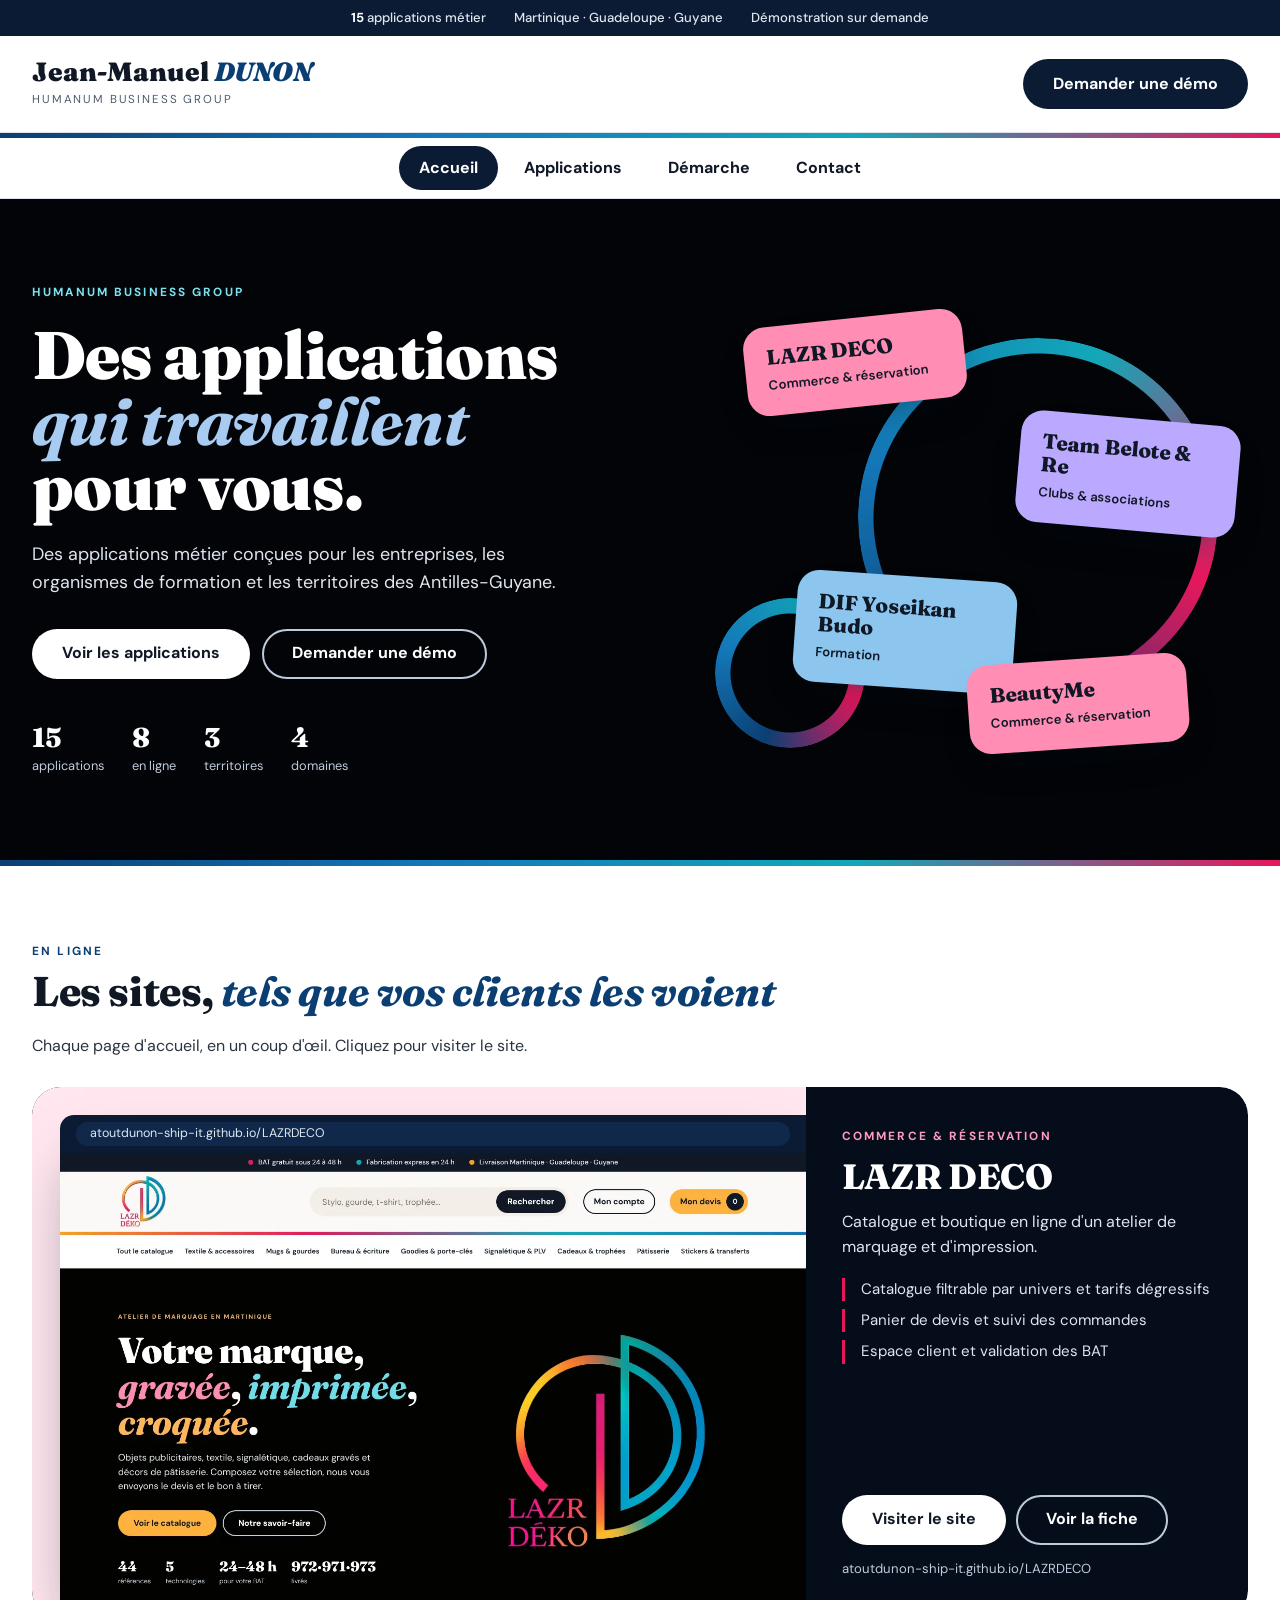
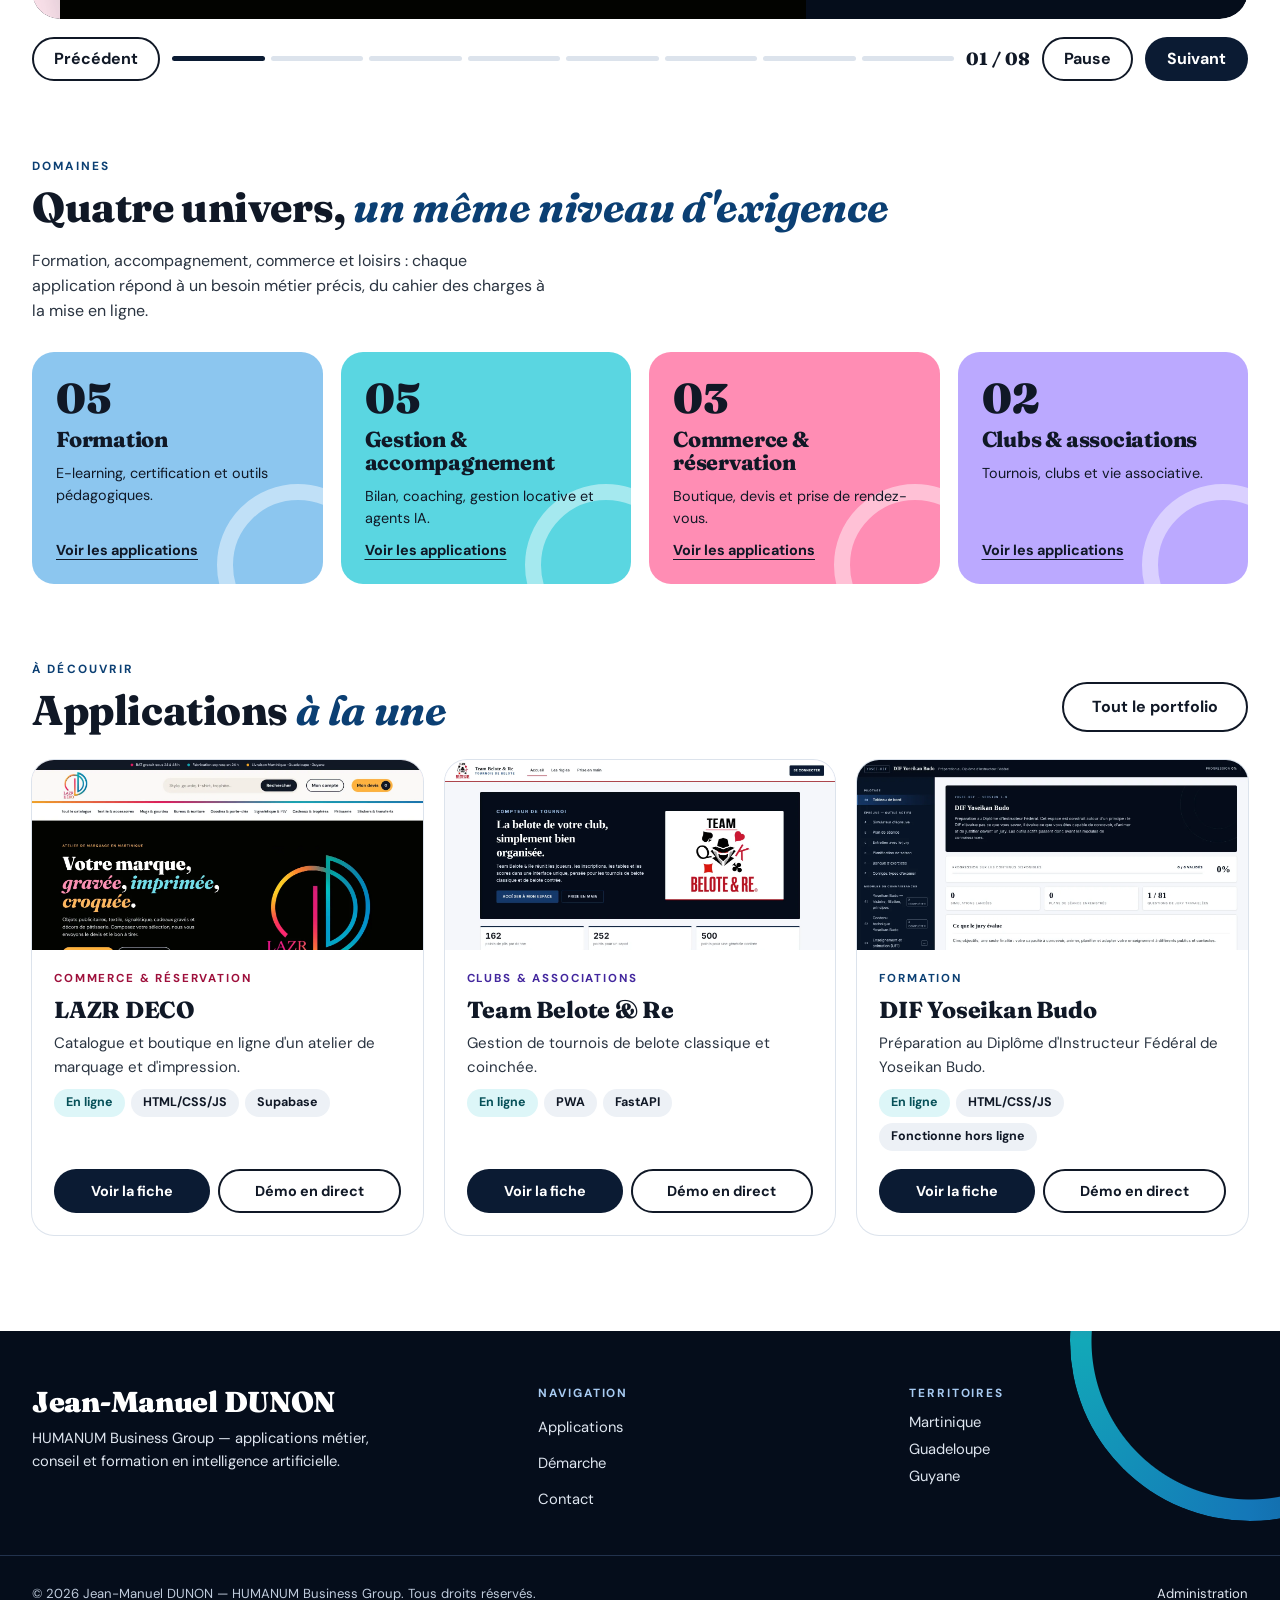
==== commit 449f777a: "Add files via upload" ====
--- a/index.html
+++ b/index.html
@@ -232,7 +232,8 @@
 footer ul{list-style:none;margin:0;padding:0;display:flex;flex-direction:column;gap:4px}
 footer a{color:var(--on-dark-2);text-decoration:none;display:inline-flex;min-height:32px;align-items:center;cursor:pointer}
 footer a:hover{color:var(--on-dark)}
-footer .legal{border-top:1px solid var(--edge);padding:16px 32px 28px;font-size:.82rem;color:var(--on-dark-3);max-width:var(--wrap);margin:0 auto}
+footer .legal{border-top:1px solid var(--edge);padding:16px 32px 28px;font-size:.82rem;color:var(--on-dark-3);max-width:var(--wrap);margin:0 auto;display:flex;flex-wrap:wrap;justify-content:space-between;align-items:center;gap:8px 20px}
+footer .legal a.adm{color:var(--on-dark-2);text-decoration:underline;text-underline-offset:3px;min-height:44px}
 .toast{position:fixed;bottom:24px;right:24px;z-index:700;background:var(--navy-800);color:var(--on-dark);padding:14px 22px;border-radius:var(--r);font-weight:700;box-shadow:var(--shadow);opacity:0;transform:translateY(10px);transition:opacity .2s,transform .2s;pointer-events:none}
 .toast.on{opacity:1;transform:none}
 .c-intro h2{font-size:2.4rem;margin-top:8px}.c-intro h2 em{color:var(--accent)}.c-intro>p{margin-top:14px}
@@ -432,7 +433,7 @@
   <div><h2 id="f-nom"></h2><p style="margin-top:10px;max-width:360px" id="f-texte"></p></div>
   <div><h3>Navigation</h3><ul><li><a onclick="showPage('apps')">Applications</a></li><li><a onclick="showPage('demarche')">Démarche</a></li><li><a onclick="showPage('contact')">Contact</a></li></ul></div>
   <div><h3>Territoires</h3><ul id="f-terr"></ul></div>
-</div><div class="legal">© <span id="an"></span> <span id="f-legal"></span>. Tous droits réservés.</div></footer>
+</div><div class="legal"><span>© <span id="an"></span> <span id="f-legal"></span>. Tous droits réservés.</span><a class="adm" href="admin.html" rel="nofollow">Administration</a></div></footer>
 
 <script src="contenu.js"></script>
 <script>
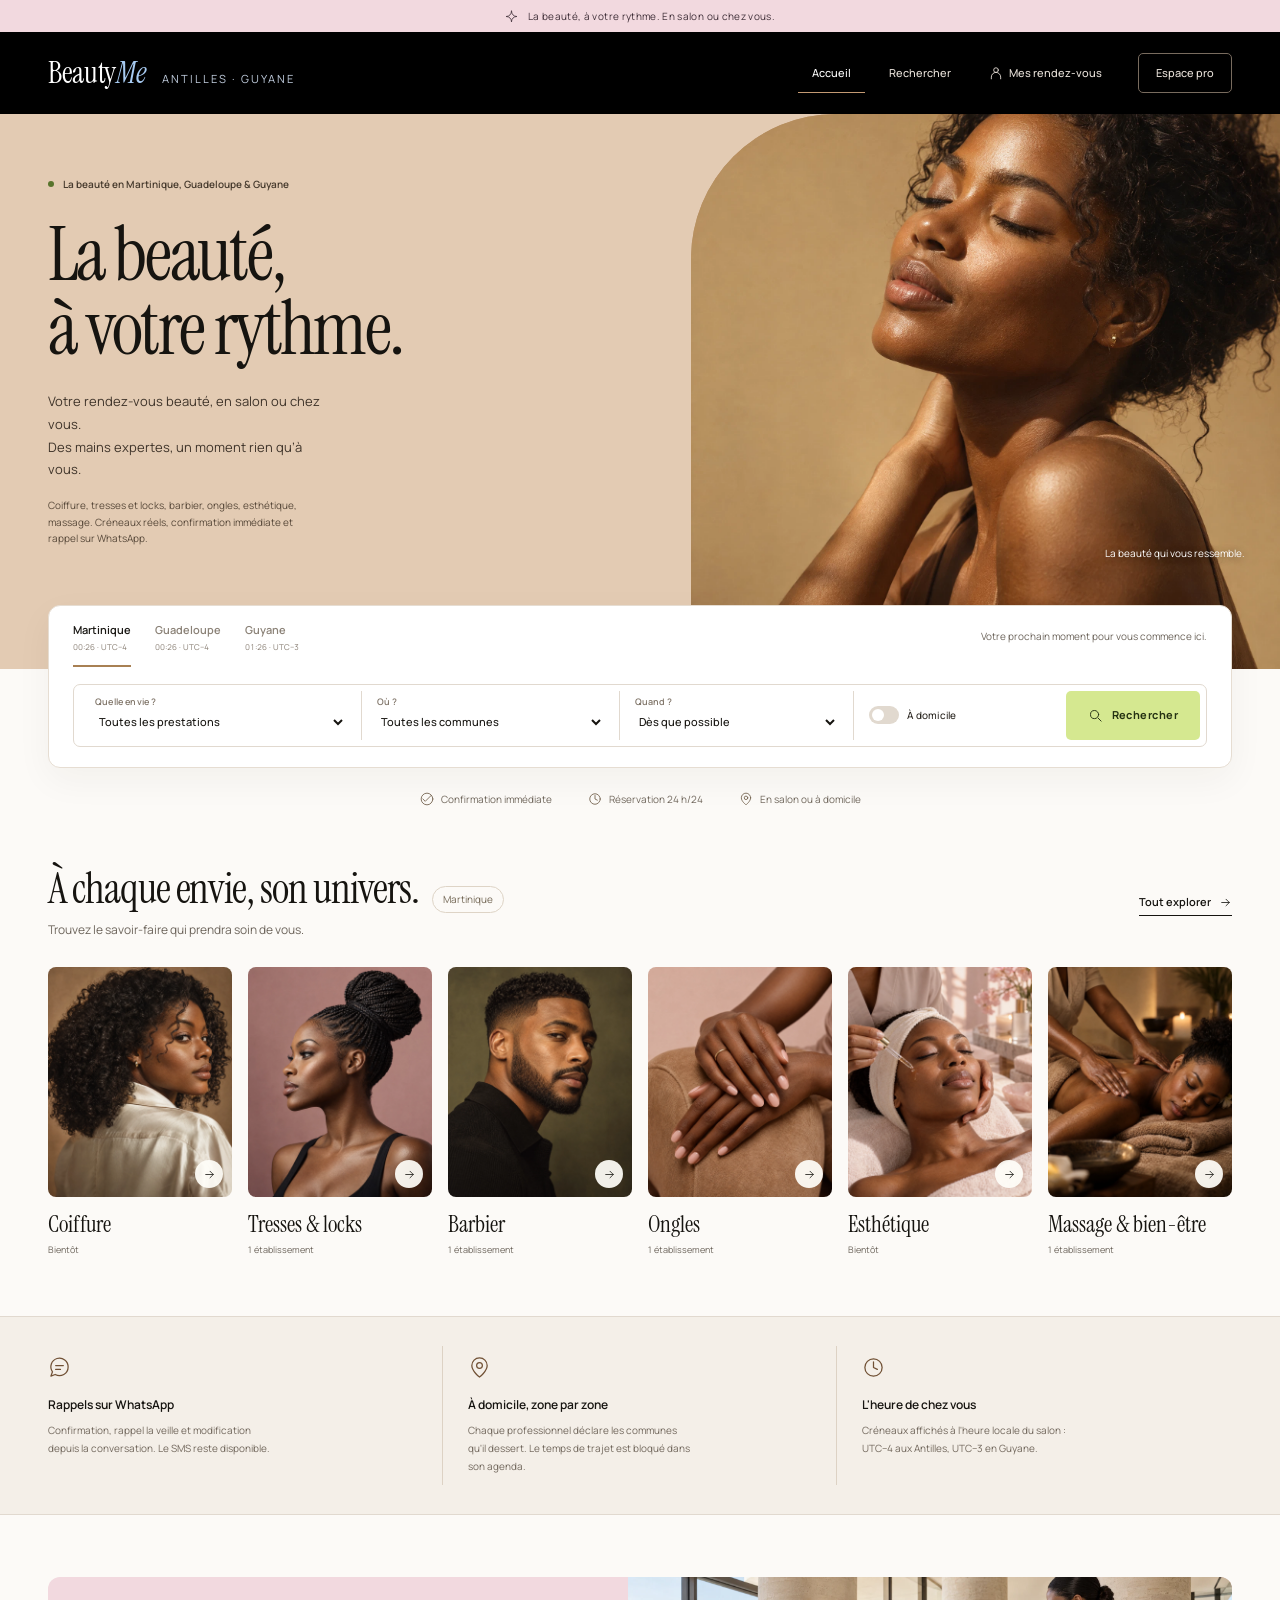
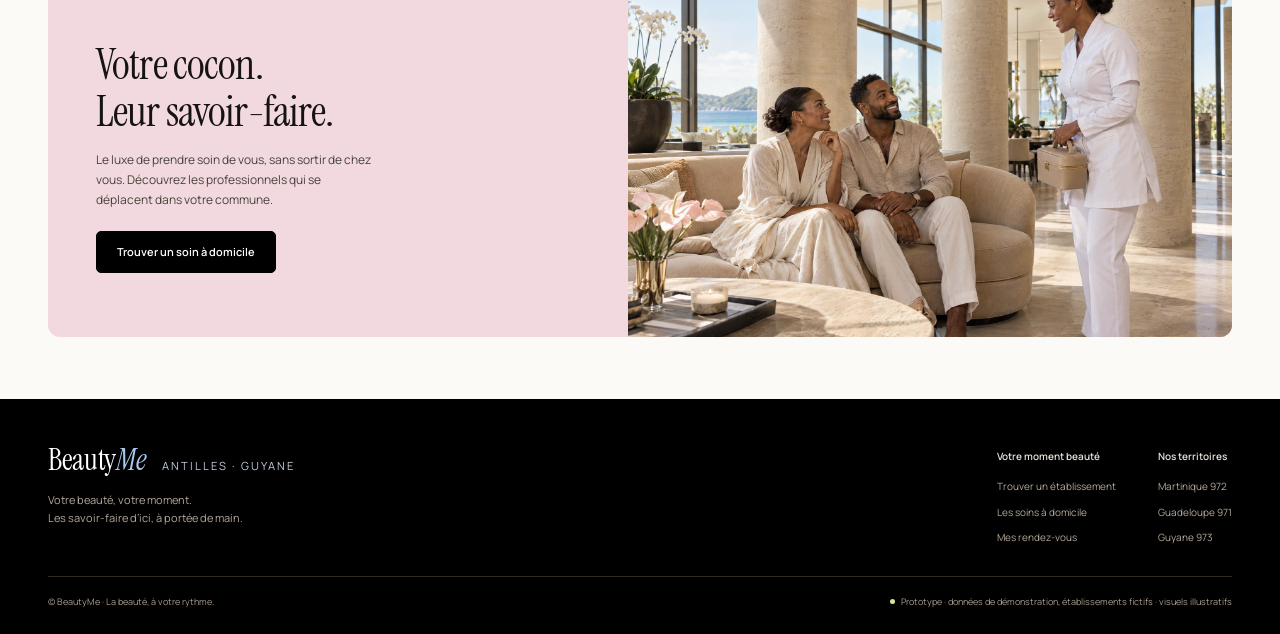
==== commit 725331b7: "Add files via upload" ====
--- a/index.html
+++ b/index.html
@@ -1,660 +1,1214 @@
 <!doctype html>
-<html lang="fr">
+<html lang="fr" data-theme="light">
 <head>
 <meta charset="utf-8">
-<meta name="viewport" content="width=device-width, initial-scale=1">
-<title>Applications</title>
-<meta name="description" content="Portfolio des applications métier conçues par Jean-Manuel DUNON — HUMANUM Business Group.">
+<meta name="viewport" content="width=device-width, initial-scale=1, viewport-fit=cover">
+<meta name="theme-color" content="#000000">
+<title>BeautyMe — Votre beauté, votre moment</title>
+<meta name="claude:viewport-fit-sides" content="cover">
+<meta name="description" content="Réservez coiffure, tresses, barbier, ongles, esthétique et massage en Martinique, Guadeloupe et Guyane, en salon ou à domicile.">
 <link rel="preconnect" href="https://fonts.googleapis.com">
 <link rel="preconnect" href="https://fonts.gstatic.com" crossorigin>
-<link href="https://fonts.googleapis.com/css2?family=Fraunces:ital,opsz,wght@0,9..144,600;0,9..144,800;0,9..144,900;1,9..144,700&family=DM+Sans:opsz,wght@9..40,400;9..40,500;9..40,600;9..40,700&display=swap" rel="stylesheet">
+<link rel="stylesheet" href="https://fonts.googleapis.com/css2?family=Instrument+Serif:ital@0;1&family=Manrope:wght@400;500;600;700;800&display=swap">
 <style>
+/* Mise en page : bandeau navy pleine largeur (marque + recherche), contenu blanc
+   en grille 12 colonnes ; la fiche salon passe en deux colonnes (carte | réservation). */
 :root{
+  --navy-900:#050D1B; --navy-850:#081428; --navy-800:#0B1B33; --navy-700:#10294B; --navy-600:#16386A;
+  --band:#050D1B; --band-2:#0B1B33; --band-line:#1E3556;
+  --on-band:#FFFFFF; --on-band-2:#DFE6F0; --on-band-3:#BFCBDC; --on-band-accent:#A8CBF2;
+  --bg:#F4F6F9; --surface:#FFFFFF; --surface-2:#EDF1F6; --line:#D3DAE4; --line-strong:#9AA7B8;
+  --ink:#0B111A; --body:#2A3441; --muted:#566273; --accent:#17457F;
+  --btn-bg:#0B1B33; --btn-fg:#FFFFFF; --btn-hover:#16386A;
+  --sel-bg:#0B1B33; --sel-fg:#FFFFFF;
+  --ok:#1C6741; --ok-bg:#E6F2EC; --alert:#9E2328; --alert-bg:#FBEAEA;
+  --pose:#C9D6E8; --busy:#16386A; --busy-fg:#FFFFFF; --mine:#050D1B;
+  --f-display:"Instrument Serif","Iowan Old Style","Palatino Linotype",Georgia,serif;
+  --f-body:"Manrope","Segoe UI",system-ui,-apple-system,sans-serif;
+  --r:4px; --r-lg:10px;
+  --shadow:0 1px 2px rgba(5,13,27,.06),0 8px 24px rgba(5,13,27,.07);
   color-scheme:light;
-  --white:#FFFFFF;--cream:#F6F8FB;--sand:#EDF1F6;--line:#DCE3EC;
-  --black:#020407;--ink:#101826;--navy-900:#050D1B;--navy-800:#0B1B33;--navy-700:#10294B;--edge:#22324D;
-  --body:#2A3441;--gray:#4F5B6B;
-  --on-dark:#FFFFFF;--on-dark-2:#DFE6F0;--on-dark-3:#BFCBDC;
-  --accent:#0B3F73;--accent-on-dark:#A8CBF2;--err:#A3123F;--ok:#08555F;
-  --mag:#E8175D;--mag-d:#FF9CC0;--mag-l:#9E0F3B;--mag-f:#FF8DB4;--mag-t:#FFE6EF;
-  --cya:#12A8B8;--cya-d:#7BE3EE;--cya-l:#065058;--cya-f:#5AD6E1;--cya-t:#DDF6F8;
-  --blu:#1477B8;--blu-d:#9DD3F7;--blu-l:#0B3F73;--blu-f:#8CC6EF;--blu-t:#E1EFFA;
-  --vio:#5B3FD0;--vio-d:#CDBEFF;--vio-l:#43279E;--vio-f:#BBA9FF;--vio-t:#EEE9FF;
-  --grad:linear-gradient(90deg,#0B3F73,#1477B8,#12A8B8,#E8175D);
-  --r:999px;--rad:22px;--rad-s:14px;--wrap:1280px;
-  --display:'Fraunces',Georgia,serif;--sans:'DM Sans',system-ui,sans-serif;
-  --shadow:0 18px 40px -18px rgba(5,13,27,.4);
-}
-[data-c=mag]{--c:var(--mag);--c-d:var(--mag-d);--c-l:var(--mag-l);--c-f:var(--mag-f);--c-t:var(--mag-t)}
-[data-c=cya]{--c:var(--cya);--c-d:var(--cya-d);--c-l:var(--cya-l);--c-f:var(--cya-f);--c-t:var(--cya-t)}
-[data-c=blu]{--c:var(--blu);--c-d:var(--blu-d);--c-l:var(--blu-l);--c-f:var(--blu-f);--c-t:var(--blu-t)}
-[data-c=vio]{--c:var(--vio);--c-d:var(--vio-d);--c-l:var(--vio-l);--c-f:var(--vio-f);--c-t:var(--vio-t)}
+}
+@media (prefers-color-scheme:dark){:root:not([data-theme="light"]){
+  --band:#03070F; --band-2:#081428; --band-line:#1A2C47;
+  --bg:#06090F; --surface:#0C1321; --surface-2:#121C2E; --line:#22314B; --line-strong:#4A5D7A;
+  --ink:#F4F7FB; --body:#D6DEE9; --muted:#AAB6C7; --accent:#A8CBF2;
+  --btn-bg:#F4F7FB; --btn-fg:#050D1B; --btn-hover:#DCE7F5;
+  --sel-bg:#DCE7F5; --sel-fg:#050D1B;
+  --ok:#8FD3AE; --ok-bg:#0F2A1D; --alert:#F3A6A8; --alert-bg:#2E1214;
+  --pose:#24395A; --busy:#3B5E92; --busy-fg:#FFFFFF; --mine:#DCE7F5;
+  --shadow:0 1px 2px rgba(0,0,0,.4),0 10px 30px rgba(0,0,0,.35);
+  color-scheme:dark}}
+:root[data-theme="dark"]{
+  --band:#03070F; --band-2:#081428; --band-line:#1A2C47;
+  --bg:#06090F; --surface:#0C1321; --surface-2:#121C2E; --line:#22314B; --line-strong:#4A5D7A;
+  --ink:#F4F7FB; --body:#D6DEE9; --muted:#AAB6C7; --accent:#A8CBF2;
+  --btn-bg:#F4F7FB; --btn-fg:#050D1B; --btn-hover:#DCE7F5;
+  --sel-bg:#DCE7F5; --sel-fg:#050D1B;
+  --ok:#8FD3AE; --ok-bg:#0F2A1D; --alert:#F3A6A8; --alert-bg:#2E1214;
+  --pose:#24395A; --busy:#3B5E92; --busy-fg:#FFFFFF; --mine:#DCE7F5;
+  --shadow:0 1px 2px rgba(0,0,0,.4),0 10px 30px rgba(0,0,0,.35);
+  color-scheme:dark}
+
 *{box-sizing:border-box}
 html{-webkit-text-size-adjust:100%}
-body{margin:0;background:var(--white);color:var(--body);font-family:var(--sans);font-size:16px;line-height:1.55;overflow-x:hidden}
-a{color:var(--accent)}a:hover{color:var(--ink)}
-h1,h2,h3{font-family:var(--display);color:var(--ink);font-weight:800;line-height:1.05;margin:0;text-wrap:balance;letter-spacing:-.01em}
+body{margin:0;background:var(--bg);color:var(--body);font:15px/1.6 var(--f-body);font-feature-settings:"ss01"}
+body::before{content:"";position:fixed;inset:0 0 auto;height:env(safe-area-inset-top,0px);z-index:500;background:var(--band)}
+h1,h2,h3{color:var(--ink);margin:0;text-wrap:balance}
 p{margin:0}
-.wrap{max-width:var(--wrap);margin:0 auto;padding:0 32px}
-.eyebrow{display:inline-block;font-size:.74rem;letter-spacing:.18em;text-transform:uppercase;font-weight:700;color:var(--accent)}
-:focus-visible{outline:3px solid var(--blu);outline-offset:3px}
-.sr{position:absolute;width:1px;height:1px;overflow:hidden;clip:rect(0 0 0 0)}
-
-/* Bandeau */
-.promo{background:var(--navy-800);color:var(--on-dark-2);font-size:.82rem;font-weight:500}
-.promo .wrap{display:flex;justify-content:center;gap:12px 28px;min-height:36px;align-items:center;flex-wrap:wrap}
-.promo b{color:var(--on-dark)}
-
-/* En-tête */
-header.top{background:var(--white);position:sticky;top:0;z-index:300;box-shadow:0 1px 0 var(--line)}
-header.top .wrap{display:flex;align-items:center;gap:28px;height:96px}
-.brand{text-decoration:none;display:flex;flex-direction:column;min-width:0;cursor:pointer}
-.brand b{font-family:var(--display);font-weight:900;font-size:1.65rem;color:var(--ink);white-space:nowrap;line-height:1}
-.brand b i{font-style:italic;color:var(--accent)}
-.brand span{font-size:.72rem;letter-spacing:.16em;text-transform:uppercase;color:var(--gray);margin-top:6px}
-.hdr-cta{margin-left:auto}
-.filet{height:6px;background:var(--grad)}
-
-/* Navigation */
-nav#sidebar{background:var(--white);border-bottom:1px solid var(--line)}
-nav#sidebar .links{max-width:var(--wrap);margin:0 auto;padding:8px 20px;display:flex;justify-content:center;gap:6px}
-nav#sidebar a{display:inline-flex;align-items:center;min-height:44px;padding:0 20px;border-radius:var(--r);font-weight:700;color:var(--ink);text-decoration:none;cursor:pointer}
-nav#sidebar a:hover{background:var(--sand)}
-nav#sidebar a.active{background:var(--navy-800);color:var(--on-dark)}
+a{color:var(--accent)}
+button{font:inherit;color:inherit}
+:focus-visible{outline:2px solid var(--accent);outline-offset:2px}
+.num{font-variant-numeric:tabular-nums}
+.wrap{max-width:1180px;margin:0 auto;padding-left:max(16px,env(safe-area-inset-left,0px));padding-right:max(16px,env(safe-area-inset-right,0px))}
+.eyebrow{font-size:.72rem;font-weight:700;letter-spacing:.16em;text-transform:uppercase;color:var(--muted)}
+.sr{position:absolute;width:1px;height:1px;overflow:hidden;clip:rect(0 0 0 0);white-space:nowrap}
+
+/* ── En-tête ── */
+header{position:sticky;top:env(safe-area-inset-top,0px);z-index:300;background:var(--band);border-bottom:1px solid var(--band-line)}
+.hdr{display:flex;align-items:center;gap:28px;height:64px}
+.brand{display:flex;align-items:baseline;gap:12px;min-width:0;text-decoration:none}
+.brand h1{font:400 1.9rem/1 var(--f-display);color:var(--on-band);letter-spacing:-.01em}
+.brand h1 i{font-style:italic;color:var(--on-band-accent)}
+.brand span{font-size:.7rem;letter-spacing:.18em;text-transform:uppercase;color:var(--on-band-3);white-space:nowrap}
+nav#sidebar{margin-left:auto;display:flex;gap:4px}
+nav#sidebar a{color:var(--on-band-2);text-decoration:none;font-weight:600;font-size:.88rem;padding:8px 14px;border-radius:var(--r);cursor:pointer;border:1px solid transparent}
+nav#sidebar a:hover{color:var(--on-band);border-color:var(--band-line)}
+nav#sidebar a.active{color:var(--on-band);border-color:var(--on-band-3)}
+.hdr-clock{font-size:.78rem;color:var(--on-band-3);white-space:nowrap}
+.hdr-clock b{color:var(--on-band);font-weight:700}
+
+/* ── Navigation mobile (standard) ── */
 .mobilebar,.drawer-head{display:none}
 .backdrop{position:fixed;inset:0;background:rgba(5,13,27,.55);z-index:350;opacity:0;visibility:hidden;transition:opacity .22s,visibility .22s;-webkit-backdrop-filter:blur(2px);backdrop-filter:blur(2px)}
 .backdrop.on{opacity:1;visibility:visible}
 
-/* Boutons */
-.btn{display:inline-flex;align-items:center;justify-content:center;gap:8px;min-height:50px;padding:0 28px;border-radius:var(--r);font:inherit;font-weight:700;text-decoration:none;cursor:pointer;border:2px solid transparent;transition:transform .15s,box-shadow .15s}
-.btn:hover{transform:translateY(-2px)}
-.btn.dark{background:var(--navy-800);color:var(--on-dark)}.btn.dark:hover{color:var(--on-dark);box-shadow:var(--shadow)}
-.btn.light{background:var(--white);color:var(--ink)}.btn.light:hover{color:var(--ink)}
-.btn.ghost{background:transparent;color:var(--on-dark);border-color:var(--on-dark-3)}.btn.ghost:hover{color:var(--on-dark);border-color:var(--on-dark)}
-.btn.line{background:transparent;color:var(--ink);border-color:var(--ink)}.btn.line:hover{background:var(--ink);color:var(--on-dark)}
-
-.page{display:none}.page.active{display:block}
-
-/* Hero */
-.hero{background:var(--black);color:var(--on-dark);position:relative;overflow:hidden}
-.hero::after{content:"";position:absolute;left:0;right:0;bottom:0;height:6px;background:var(--grad)}
-.hero .wrap{position:relative;display:grid;grid-template-columns:1.15fr 1fr;gap:48px;padding-top:80px;padding-bottom:88px;align-items:center}
-.hero .wrap>*{min-width:0}
-.hero .eyebrow{color:var(--cya-d)}
-.hero h1{color:var(--on-dark);font-size:4.2rem;font-weight:900;margin:18px 0 22px;line-height:.98}
-.hero h1 em{font-weight:700;color:var(--accent-on-dark)}
-.hero p.lead{color:var(--on-dark-2);font-size:1.12rem;max-width:540px}
-.ctas{display:flex;flex-wrap:wrap;gap:12px;margin-top:32px}
-.facts{display:grid;grid-template-columns:repeat(4,auto);justify-content:start;gap:28px;margin-top:44px}
-.facts b{display:block;font-family:var(--display);font-weight:800;font-size:1.7rem;color:var(--on-dark);line-height:1.1}
-.facts span{font-size:.8rem;color:var(--on-dark-3)}
-.collage{position:relative;height:460px}
-.ring{position:absolute;border-radius:50%;background:conic-gradient(from 200deg,#0B3F73,#1477B8,#12A8B8,#E8175D,#0B3F73);-webkit-mask:radial-gradient(farthest-side,transparent calc(100% - 16px),#000 calc(100% - 15px));mask:radial-gradient(farthest-side,transparent calc(100% - 16px),#000 calc(100% - 15px))}
-.ring.r1{width:360px;height:360px;right:30px;top:40px;animation:spin 40s linear infinite}
-.ring.r2{width:150px;height:150px;left:10px;bottom:10px;animation:spin 30s linear infinite reverse}
-@keyframes spin{to{transform:rotate(360deg)}}
-@media (prefers-reduced-motion:reduce){.ring{animation:none}}
-.stk{position:absolute;width:220px;padding:20px 22px;border-radius:var(--rad);background:var(--c-f);color:var(--ink);box-shadow:var(--shadow);transition:transform .3s;cursor:pointer;border:0;text-align:left;font:inherit}
-.stk b{display:block;font-family:var(--display);font-weight:800;font-size:1.3rem;line-height:1.1}
-.stk small{display:block;margin-top:6px;font-size:.82rem;font-weight:600}
-.stk.s1{top:20px;left:40px;transform:rotate(-6deg)}
-.stk.s2{top:120px;right:10px;transform:rotate(5deg)}
-.stk.s3{bottom:70px;left:90px;transform:rotate(4deg)}
-.stk.s4{bottom:10px;right:60px;transform:rotate(-4deg)}
-.collage:hover .stk{transform:rotate(0) scale(1.03)}
-
-section.block{padding:72px 0 0}
-.sec-head{display:flex;justify-content:space-between;align-items:end;gap:20px;margin-bottom:28px;flex-wrap:wrap}
-.sec-head h2{font-size:2.6rem;margin-top:8px}
-.sec-head h2 em{color:var(--accent);font-weight:700}
-.sec-head p{max-width:520px;color:var(--body)}
-
-/* Univers */
-.univers{display:grid;grid-template-columns:repeat(4,minmax(0,1fr));gap:18px}
-.uni{position:relative;overflow:hidden;background:var(--c-f);border-radius:var(--rad);padding:26px 24px 22px;display:flex;flex-direction:column;gap:10px;min-height:220px;color:var(--ink);transition:transform .2s,box-shadow .2s;cursor:pointer;border:0;text-align:left;font:inherit}
-.uni>*{position:relative;z-index:1}
-.uni::after{content:"";position:absolute;width:130px;height:130px;right:-56px;bottom:-62px;border-radius:50%;border:16px solid rgba(255,255,255,.45)}
-.uni:hover{transform:translateY(-6px) rotate(-1deg);box-shadow:var(--shadow)}
-.uni .num{font-family:var(--display);font-weight:900;font-size:2.6rem;line-height:1}
-.uni h3{font-size:1.35rem}
-.uni p{font-size:.9rem;color:var(--ink)}
-.uni .go{margin-top:auto;font-weight:700;font-size:.9rem;color:var(--ink);text-decoration:underline;text-underline-offset:4px}
-
-/* Filtres */
-.filters{display:flex;flex-wrap:wrap;gap:8px;margin-bottom:26px}
-.chip{display:inline-flex;align-items:center;min-height:42px;padding:0 18px;border-radius:var(--r);border:2px solid var(--line);background:var(--white);color:var(--ink);font:inherit;font-weight:700;font-size:.9rem;cursor:pointer}
-.chip:hover{border-color:var(--ink)}
-.chip.on{background:var(--navy-800);border-color:var(--navy-800);color:var(--on-dark)}
-.chip .n{margin-left:8px;font-weight:600;color:inherit}
-.search{display:flex;max-width:420px;margin-left:auto;background:var(--sand);border-radius:var(--r);padding:4px;border:2px solid transparent}
-.search:focus-within{border-color:var(--ink);background:var(--white)}
-.search input{flex:1;min-width:0;height:40px;border:0;background:transparent;padding:0 16px;font:inherit;font-size:16px;color:var(--ink);outline:none}
-.toolbar{display:flex;flex-wrap:wrap;gap:14px;align-items:center;margin-bottom:6px}
-.toolbar .filters{margin:0}
-.count{font-size:.9rem;color:var(--gray);margin:14px 0 22px}
-
-/* Cartes */
-.grid{display:grid;grid-template-columns:repeat(3,minmax(0,1fr));gap:22px}
-.card{background:var(--white);border-radius:var(--rad);display:flex;flex-direction:column;box-shadow:0 0 0 1px var(--line);transition:transform .2s,box-shadow .2s;overflow:hidden}
-.card:hover{transform:translateY(-4px);box-shadow:0 0 0 1px var(--line),var(--shadow)}
-.card .body{padding:20px 22px 22px;display:flex;flex-direction:column;gap:10px;flex:1}
-.card .cat{font-size:.72rem;letter-spacing:.16em;text-transform:uppercase;font-weight:700;color:var(--c-l)}
-.card h3{font-size:1.45rem}
-.card p{font-size:.94rem}
-.card .meta{display:flex;flex-wrap:wrap;gap:6px}
-.tag{display:inline-flex;align-items:center;min-height:28px;padding:0 12px;border-radius:var(--r);font-size:.78rem;font-weight:700;color:var(--ink);background:var(--sand)}
-.tag.live{background:var(--cya-t);color:var(--cya-l)}
-.card .acts{display:flex;gap:8px;margin-top:auto;padding-top:8px;flex-wrap:wrap}
-.card .acts .btn{min-height:44px;padding:0 14px;font-size:.9rem;flex:1 1 auto;white-space:nowrap}
-.empty{padding:40px;border-radius:var(--rad);background:var(--cream);text-align:center;color:var(--body)}
-
-/* Maquettes générées */
-.mk{background:var(--c-t);padding:18px 18px 0;height:190px;position:relative;overflow:hidden}
-.mk .win{background:var(--white);border-radius:12px 12px 0 0;height:100%;box-shadow:0 10px 30px -12px rgba(5,13,27,.35);display:flex;flex-direction:column;overflow:hidden}
-.mk .bar{height:22px;background:var(--navy-800);display:flex;align-items:center;padding:0 10px;gap:8px;flex-shrink:0}
-.mk .bar i{height:6px;border-radius:3px;background:var(--edge);flex:0 0 46%}
-.mk .bar s{height:6px;border-radius:3px;background:var(--c);flex:0 0 14%;margin-left:auto;text-decoration:none}
-.mk .in{flex:1;padding:10px;display:grid;gap:6px;min-height:0}
-.mk u{display:block;border-radius:5px;background:var(--sand);text-decoration:none}
-.mk u.c{background:var(--c)}.mk u.f{background:var(--c-f)}.mk u.k{background:var(--navy-800)}
-.mk.catalogue .in{grid-template-columns:repeat(4,1fr);grid-template-rows:14px 1fr 1fr}
-.mk.catalogue .in u:first-child{grid-column:1/-1;background:var(--c-t)}
-.mk.agenda .in{grid-template-columns:repeat(7,1fr);grid-auto-rows:1fr}
-.mk.parcours .in{grid-template-columns:1fr;grid-auto-rows:1fr}
-.mk.parcours .in u{position:relative;overflow:hidden}
-.mk.parcours .in u::after{content:"";position:absolute;inset:0 auto 0 0;width:var(--p);background:var(--c)}
-.mk.canevas .in{grid-template-columns:repeat(5,1fr);grid-template-rows:1fr 1fr 1fr}
-.mk.canevas .in u:nth-child(1),.mk.canevas .in u:nth-child(4),.mk.canevas .in u:nth-child(7){grid-row:span 2}
-.mk.canevas .in u:nth-child(8){grid-column:1/4}.mk.canevas .in u:nth-child(9){grid-column:4/6}
-.mk.tableau .in{grid-template-columns:repeat(3,1fr);grid-template-rows:34px 1fr}
-.mk.tableau .chart{grid-column:1/-1;display:flex;align-items:flex-end;gap:5px;background:none}
-.mk.tableau .chart u{flex:1;height:var(--h)}
-.mk.scores .in{grid-template-columns:28px 1fr 46px;grid-auto-rows:1fr}
-
-/* Démarche */
-.steps{display:grid;grid-template-columns:repeat(4,minmax(0,1fr));gap:18px;counter-reset:s}
-.step{background:var(--cream);border-radius:var(--rad);padding:26px 24px;display:flex;flex-direction:column;gap:10px;border-top:6px solid var(--c)}
-.step .k{font-family:var(--display);font-weight:900;font-size:2.2rem;color:var(--c-l);line-height:1}
-.step h3{font-size:1.25rem}
-.step p{font-size:.92rem}
-.about{display:grid;grid-template-columns:1fr 1.2fr;gap:40px;align-items:start}
-.about .card-dark{background:var(--navy-900);border-radius:28px;padding:34px;color:var(--on-dark-2);position:relative;overflow:hidden}
-.about .card-dark h2{color:var(--on-dark);font-size:2.2rem;margin:10px 0 14px}
-.about .card-dark .eyebrow{color:var(--accent-on-dark)}
-.about .card-dark p{color:var(--on-dark-2)}
-.timeline{list-style:none;margin:0;padding:0;display:flex;flex-direction:column;gap:12px}
-.timeline li{display:grid;grid-template-columns:110px 1fr;gap:16px;padding:18px 20px;border-radius:var(--rad-s);box-shadow:0 0 0 1px var(--line)}
-.timeline .y{font-family:var(--display);font-weight:800;font-size:1.15rem;color:var(--accent)}
-.timeline b{display:block;color:var(--ink)}
-.timeline span{font-size:.92rem}
-
-/* Contact */
-.contact{display:grid;grid-template-columns:1fr 1.3fr;gap:40px;align-items:start}
-.form{background:var(--cream);border-radius:28px;padding:30px;display:grid;grid-template-columns:1fr 1fr;gap:16px}
-.field{display:flex;flex-direction:column;gap:6px}
-.field.full{grid-column:1/-1}
-.field label{font-weight:700;color:var(--ink);font-size:.9rem}
-.field input,.field select,.field textarea{font:inherit;font-size:16px;color:var(--ink);background:var(--white);border:2px solid var(--line);border-radius:var(--rad-s);padding:12px 14px;min-height:50px;width:100%}
-.field textarea{min-height:140px;resize:vertical}
-.field input:focus,.field select:focus,.field textarea:focus{outline:none;border-color:var(--navy-800)}
-.check{display:flex;gap:10px;align-items:flex-start;font-size:.88rem;color:var(--body)}
-.check input{width:22px;height:22px;margin:2px 0 0;flex-shrink:0;accent-color:var(--navy-800)}
-.msg{grid-column:1/-1;padding:12px 16px;border-radius:var(--rad-s);font-weight:600}
-.msg.ok{background:var(--cya-t);color:var(--ok)}.msg.err{background:var(--mag-t);color:var(--err)}
-.msg[hidden]{display:none}
-.points{list-style:none;margin:22px 0 0;padding:0;display:flex;flex-direction:column;gap:10px}
-.points li{padding:14px 18px;border-radius:var(--rad-s);background:var(--c-t);color:var(--ink);font-weight:600}
-
-/* Fiche */
-.modal{position:fixed;inset:0;z-index:600;background:rgba(5,13,27,.6);display:flex;align-items:center;justify-content:center;padding:16px}
-.modal[hidden]{display:none!important}
-.mbox{background:var(--white);border-radius:24px;width:min(860px,100%);max-height:calc(100dvh - 32px);overflow:auto;overscroll-behavior:contain}
-.mbox .mk{height:230px;border-radius:24px 24px 0 0}
-.mbox .mhead{display:flex;gap:16px;align-items:flex-start;padding:24px 28px 0}
-.mbox .mhead h2{font-size:2.1rem;margin-top:6px}
-.mbox .mhead .x{margin-left:auto;flex-shrink:0;min-height:44px;padding:0 18px}
-.mbox .mcont{padding:18px 28px 28px;display:grid;grid-template-columns:1.4fr 1fr;gap:28px}
-.mbox h3{font-family:var(--sans);font-size:.74rem;letter-spacing:.16em;text-transform:uppercase;color:var(--accent);margin:0 0 10px;font-weight:700}
-.mbox ul.fx{margin:0;padding:0;list-style:none;display:flex;flex-direction:column;gap:8px}
-.mbox ul.fx li{padding:10px 14px;border-left:4px solid var(--c);background:var(--cream);border-radius:0 var(--rad-s) var(--rad-s) 0;color:var(--ink)}
-.mbox dl{margin:0;display:grid;gap:12px}
-.mbox dt{font-size:.78rem;font-weight:700;color:var(--gray);text-transform:uppercase;letter-spacing:.1em}
-.mbox dd{margin:2px 0 0;color:var(--ink);font-weight:600}
-.mbox .acts{grid-column:1/-1;display:flex;gap:10px;flex-wrap:wrap}
-
-/* Pied */
-footer{margin-top:96px;background:var(--navy-900);color:var(--on-dark-2);position:relative;overflow:hidden}
-footer::before{content:"";position:absolute;width:360px;height:360px;right:-150px;top:-170px;border-radius:50%;background:conic-gradient(from 90deg,#0B3F73,#1477B8,#12A8B8,#E8175D,#0B3F73);-webkit-mask:radial-gradient(farthest-side,transparent calc(100% - 22px),#000 calc(100% - 21px));mask:radial-gradient(farthest-side,transparent calc(100% - 22px),#000 calc(100% - 21px))}
-footer .wrap{position:relative;display:grid;grid-template-columns:1.4fr 1fr 1fr;gap:32px;padding-top:56px;padding-bottom:40px}
-footer h2{font-size:1.8rem;font-weight:900;color:var(--on-dark)}
-footer h3{font-family:var(--sans);font-size:.74rem;letter-spacing:.16em;text-transform:uppercase;color:var(--accent-on-dark);margin:0 0 12px;font-weight:700}
-footer p,footer li{font-size:.92rem;color:var(--on-dark-2)}
-footer ul{list-style:none;margin:0;padding:0;display:flex;flex-direction:column;gap:4px}
-footer a{color:var(--on-dark-2);text-decoration:none;display:inline-flex;min-height:32px;align-items:center;cursor:pointer}
-footer a:hover{color:var(--on-dark)}
-footer .legal{border-top:1px solid var(--edge);padding:16px 32px 28px;font-size:.82rem;color:var(--on-dark-3);max-width:var(--wrap);margin:0 auto;display:flex;flex-wrap:wrap;justify-content:space-between;align-items:center;gap:8px 20px}
-footer .legal a.adm{color:var(--on-dark-2);text-decoration:underline;text-underline-offset:3px;min-height:44px}
-.toast{position:fixed;bottom:24px;right:24px;z-index:700;background:var(--navy-800);color:var(--on-dark);padding:14px 22px;border-radius:var(--r);font-weight:700;box-shadow:var(--shadow);opacity:0;transform:translateY(10px);transition:opacity .2s,transform .2s;pointer-events:none}
-.toast.on{opacity:1;transform:none}
-.c-intro h2{font-size:2.4rem;margin-top:8px}.c-intro h2 em{color:var(--accent)}.c-intro>p{margin-top:14px}
-.shot{height:190px;background:var(--c-t);overflow:hidden}.shot img{width:100%;height:100%;object-fit:cover;object-position:top;display:block}
-.mbox .shot{height:260px;border-radius:24px 24px 0 0}
-#photo img{width:96px;height:96px;border-radius:50%;object-fit:cover;margin-bottom:18px;border:3px solid var(--on-dark)}
-[hidden]{display:none!important}
-/* Carrousel */
-.cr-track{display:flex;overflow-x:auto;scroll-snap-type:x mandatory;scroll-behavior:smooth;scrollbar-width:none;border-radius:28px;outline-offset:6px}
-.cr-track::-webkit-scrollbar{display:none}
-.cr-slide{flex:0 0 100%;scroll-snap-align:start;display:grid;grid-template-columns:minmax(0,1.75fr) minmax(0,1fr);background:var(--navy-900);border-radius:28px;overflow:hidden;min-height:480px}
-.cr-shot{display:block;padding:28px 0 0 28px;background:var(--c-t);text-decoration:none;position:relative;overflow:hidden}
-.cr-win{background:var(--white);border-radius:14px 0 0 0;box-shadow:0 30px 60px -24px rgba(5,13,27,.55);overflow:hidden;height:100%;display:flex;flex-direction:column;transition:transform .35s}
-.cr-shot:hover .cr-win{transform:translateY(-6px)}
-.cr-bar{display:flex;align-items:center;gap:12px;padding:0 16px;height:38px;background:var(--navy-800);flex-shrink:0}
-.cr-bar span{flex:1;min-width:0;height:24px;border-radius:var(--r);background:var(--navy-700);color:var(--on-dark-2);font-size:.78rem;display:flex;align-items:center;padding:0 14px;overflow:hidden;white-space:nowrap;text-overflow:ellipsis}
-.cr-win img{width:100%;flex:1;min-height:0;object-fit:cover;object-position:top left;display:block}
-.cr-live{flex:1;min-height:0;position:relative;overflow:hidden;background:var(--white);--k:.5}
-.cr-live iframe{position:absolute;top:0;left:0;width:1440px;height:900px;border:0;transform:scale(var(--k));transform-origin:0 0;pointer-events:none;background:var(--white)}
-.cr-tag{position:absolute;right:14px;bottom:14px;z-index:1;padding:6px 12px;border-radius:var(--r);background:var(--navy-800);color:var(--on-dark);font-size:.74rem;font-weight:700;letter-spacing:.06em}
-.cr-txt{padding:40px 36px;display:flex;flex-direction:column;gap:14px;color:var(--on-dark-2)}
-.cr-txt .eyebrow{color:var(--c-d)}
-.cr-txt h3{font-size:2.2rem;color:var(--on-dark)}
-.cr-txt p{color:var(--on-dark-2)}
-.cr-txt ul{list-style:none;margin:4px 0 0;padding:0;display:flex;flex-direction:column;gap:8px}
-.cr-txt li{padding-left:16px;border-left:3px solid var(--c);color:var(--on-dark-2);font-size:.94rem}
-.cr-txt .acts{display:flex;gap:10px;flex-wrap:wrap;margin-top:auto;padding-top:10px}
-.cr-txt .url{font-size:.82rem;color:var(--on-dark-3);word-break:break-all}
-.cr-ctl{display:flex;align-items:center;gap:12px;margin-top:18px;flex-wrap:wrap}
-.cr-b{min-height:44px;padding:0 20px}
-.cr-ind{display:flex;gap:6px;flex:1;min-width:120px}
-.cr-ind button{flex:1;height:44px;border:0;background:none;padding:0;cursor:pointer;display:flex;align-items:center}
-.cr-ind button::before{content:"";display:block;width:100%;height:5px;border-radius:3px;background:var(--line);transition:background .2s}
-.cr-ind button[aria-current="true"]::before{background:var(--navy-800)}
-.cr-ind button:hover::before{background:var(--gray)}
-.cr-n{font-family:var(--display);font-weight:800;color:var(--ink);font-size:1.1rem;min-width:64px;text-align:center}
-.apercu{background:var(--mag-t);color:var(--mag-l);text-align:center;font-weight:700;padding:8px 16px;font-size:.88rem}
+/* ── Pages ── */
+.page{display:none}
+.page.active{display:block}
+
+/* ── Bandeau d'accueil ── */
+.band{background:var(--band);color:var(--on-band-2);padding-block:56px 64px;border-bottom:1px solid var(--band-line)}
+.band .eyebrow{color:var(--on-band-3)}
+.hero-t{font:400 clamp(2.4rem,5.4vw,4.4rem)/1.02 var(--f-display);color:var(--on-band);max-width:15ch;margin-top:14px;letter-spacing:-.015em}
+.hero-t i{color:var(--on-band-accent)}
+.hero-p{max-width:52ch;margin-top:16px;font-size:1.02rem;color:var(--on-band-2)}
+.terr{display:flex;flex-wrap:wrap;gap:0;margin-top:34px;border-bottom:1px solid var(--band-line)}
+.terr button{background:none;border:0;border-bottom:2px solid transparent;margin-bottom:-1px;padding:12px 22px 12px 0;margin-right:22px;cursor:pointer;text-align:left;min-height:44px}
+.terr .tn{display:block;font:400 1.5rem/1.1 var(--f-display);color:var(--on-band-2)}
+.terr .tz{display:block;font-size:.72rem;letter-spacing:.06em;color:var(--on-band-3);margin-top:2px}
+.terr button[aria-pressed="true"]{border-bottom-color:var(--on-band)}
+.terr button[aria-pressed="true"] .tn{color:var(--on-band)}
+
+.search{margin-top:26px;background:var(--surface);border-radius:var(--r-lg);display:grid;grid-template-columns:1.3fr 1.2fr 1fr auto auto;box-shadow:var(--shadow);overflow:hidden}
+.search .f{padding:12px 18px;border-right:1px solid var(--line);min-width:0;display:flex;flex-direction:column;justify-content:center}
+.search label,.field label,.lbl{font-size:.68rem;font-weight:800;letter-spacing:.14em;text-transform:uppercase;color:var(--muted)}
+.search select{border:0;background:transparent;color:var(--ink);font:600 1rem var(--f-body);padding:4px 0;width:100%;cursor:pointer}
+.toggle{display:flex;align-items:center;gap:10px;cursor:pointer;color:var(--ink);font-weight:600;font-size:.95rem;white-space:nowrap}
+.toggle input{appearance:none;width:40px;height:24px;border-radius:12px;background:var(--line);position:relative;cursor:pointer;margin:0;flex-shrink:0;transition:background .15s}
+.toggle input::after{content:"";position:absolute;top:3px;left:3px;width:18px;height:18px;border-radius:50%;background:var(--surface);transition:transform .15s}
+.toggle input:checked{background:var(--btn-bg)}
+.toggle input:checked::after{transform:translateX(16px);background:var(--btn-fg)}
+.search .go{border:0;background:var(--btn-bg);color:var(--btn-fg);font-weight:800;letter-spacing:.04em;padding:0 30px;cursor:pointer;min-height:64px}
+.search .go:hover{background:var(--btn-hover)}
+
+/* ── Sections ── */
+.sec{padding-block:56px}
+.sec-h{display:flex;align-items:end;justify-content:space-between;gap:16px;margin-bottom:24px;flex-wrap:wrap}
+.sec-h h2{font:400 2.1rem/1.1 var(--f-display)}
+.cats{display:grid;grid-template-columns:repeat(3,1fr);border-top:1px solid var(--line)}
+.cats button{display:flex;justify-content:space-between;align-items:baseline;gap:12px;background:none;border:0;border-bottom:1px solid var(--line);padding:22px 4px;cursor:pointer;text-align:left;min-height:44px}
+.cats button:nth-child(3n+1),.cats button:nth-child(3n+2){border-right:1px solid var(--line);padding-right:18px}
+.cats button:nth-child(3n+2),.cats button:nth-child(3n){padding-left:18px}
+.cats .cn{font:400 1.55rem/1.15 var(--f-display);color:var(--ink)}
+.cats .cc{font-size:.8rem;color:var(--muted);white-space:nowrap}
+.cats button:hover .cn{color:var(--accent)}
+.promise{display:grid;grid-template-columns:repeat(3,1fr);gap:0;border:1px solid var(--line);border-radius:var(--r-lg);background:var(--surface)}
+.promise div{padding:24px;border-right:1px solid var(--line)}
+.promise div:last-child{border-right:0}
+.promise h3{font-size:1rem;font-weight:800;margin-bottom:6px}
+.promise p{font-size:.9rem;color:var(--body)}
+
+/* ── Boutons, puces ── */
+.btn{display:inline-flex;align-items:center;justify-content:center;gap:8px;min-height:42px;padding:0 20px;border-radius:var(--r);border:1px solid var(--btn-bg);background:var(--btn-bg);color:var(--btn-fg);font-weight:700;font-size:.9rem;cursor:pointer;text-decoration:none;white-space:nowrap}
+.btn:hover{background:var(--btn-hover);border-color:var(--btn-hover)}
+.btn.ghost{background:transparent;color:var(--ink);border-color:var(--line-strong)}
+.btn.ghost:hover{border-color:var(--ink);background:transparent}
+.btn.block{width:100%}
+.btn:disabled{background:var(--surface-2);border-color:var(--line);color:var(--muted);cursor:not-allowed}
+.chip{display:inline-flex;align-items:center;min-height:36px;padding:0 14px;border-radius:999px;border:1px solid var(--line-strong);background:var(--surface);color:var(--ink);font-weight:600;font-size:.85rem;cursor:pointer;white-space:nowrap}
+.chip[aria-pressed="true"]{background:var(--sel-bg);color:var(--sel-fg);border-color:var(--sel-bg)}
+.chip:disabled,.seg button:disabled{background:var(--surface-2);color:var(--muted);border-color:var(--line);cursor:not-allowed;text-decoration:line-through}
+.tag{display:inline-block;font-size:.72rem;font-weight:700;letter-spacing:.04em;padding:3px 8px;border-radius:var(--r);background:var(--surface-2);color:var(--ink)}
+.tag.ok{background:var(--ok-bg);color:var(--ok)}
+
+/* ── Recherche ── */
+.filters{background:var(--surface);border-bottom:1px solid var(--line);padding-block:16px;position:sticky;top:calc(64px + env(safe-area-inset-top,0px));z-index:200}
+.filters .row{display:flex;flex-wrap:wrap;gap:10px;align-items:center}
+.filters select{min-height:36px;border:1px solid var(--line-strong);border-radius:999px;background:var(--surface);color:var(--ink);font:600 .85rem var(--f-body);padding:0 12px}
+.seg{display:inline-flex;border:1px solid var(--line-strong);border-radius:999px;overflow:hidden}
+.seg button{border:0;background:transparent;min-height:36px;padding:0 14px;font-weight:700;font-size:.85rem;cursor:pointer;color:var(--ink)}
+.seg button[aria-pressed="true"]{background:var(--sel-bg);color:var(--sel-fg)}
+.hscroll{display:flex;gap:8px;overflow-x:auto;scrollbar-width:none;padding-bottom:2px;max-width:100%}
+.hscroll::-webkit-scrollbar{display:none}
+.res-h{display:flex;justify-content:space-between;align-items:baseline;gap:12px;flex-wrap:wrap;padding-block:28px 16px}
+.res-h h2{font:400 1.9rem/1.15 var(--f-display)}
+.cards{display:grid;gap:16px;padding-bottom:64px}
+.card{display:grid;grid-template-columns:168px 1fr auto;gap:22px;background:var(--surface);border:1px solid var(--line);border-radius:var(--r-lg);padding:16px;align-items:center}
+.mono{aspect-ratio:1;max-width:100%;border-radius:var(--r);background:var(--navy-800);display:flex;flex-direction:column;justify-content:space-between;padding:14px;color:#FFFFFF}
+.mono b{font:400 2.6rem/1 var(--f-display);color:#FFFFFF}
+.mono small{font-size:.66rem;letter-spacing:.14em;text-transform:uppercase;color:#BFCBDC}
+.mono.c-coiffure{background:#0B1B33}.mono.c-tresses-locks{background:#050D1B}.mono.c-barbier{background:#10294B}
+.mono.c-ongles{background:#16386A}.mono.c-esthetique{background:#0F223F}.mono.c-bien-etre{background:#122E57}
+.card h3{font-size:1.15rem;font-weight:800}
+.card .meta{display:flex;flex-wrap:wrap;gap:6px 14px;font-size:.86rem;color:var(--muted);margin-top:4px}
+.card .meta b{color:var(--ink)}
+.card .tags{display:flex;flex-wrap:wrap;gap:6px;margin-top:10px}
+.card .next{font-size:.86rem;margin-top:10px;color:var(--body)}
+.card .next b{color:var(--ok)}
+.card .act{display:flex;flex-direction:column;gap:8px;align-items:stretch}
+.empty{background:var(--surface);border:1px dashed var(--line-strong);border-radius:var(--r-lg);padding:32px;text-align:center;color:var(--body)}
+
+/* ── Fiche salon ── */
+.s-band{background:var(--band);padding-block:30px 34px;border-bottom:1px solid var(--band-line)}
+.crumbs{font-size:.8rem;color:var(--on-band-3);display:flex;flex-wrap:wrap;gap:6px}
+.crumbs button{background:none;border:0;padding:0;color:var(--on-band-2);cursor:pointer;text-decoration:underline;text-underline-offset:3px;font-size:.8rem}
+.s-band h1{font:400 clamp(2.2rem,4.6vw,3.6rem)/1.05 var(--f-display);color:var(--on-band);margin-top:12px}
+.s-band .meta{display:flex;flex-wrap:wrap;gap:8px 20px;margin-top:12px;font-size:.92rem;color:var(--on-band-2)}
+.s-band .meta b{color:var(--on-band)}
+.s-grid{display:grid;grid-template-columns:minmax(0,1fr) 400px;gap:40px;padding-block:36px 80px;align-items:start}
+.menu-sec{margin-bottom:34px}
+.menu-sec h2{font:400 1.6rem/1.2 var(--f-display);padding-bottom:10px;border-bottom:1px solid var(--ink)}
+.svc{display:grid;grid-template-columns:minmax(0,1fr) auto auto;gap:16px;align-items:center;padding:16px 0;border-bottom:1px solid var(--line)}
+.svc h3{font-size:1rem;font-weight:700}
+.svc p{font-size:.86rem;color:var(--muted);margin-top:2px;max-width:58ch}
+.svc .pr{text-align:right;white-space:nowrap}
+.svc .pr b{display:block;color:var(--ink);font-size:1rem}
+.svc .pr span{font-size:.8rem;color:var(--muted)}
+.svc .btn{min-width:104px}
+.svc .btn[aria-pressed="true"]{background:var(--surface);color:var(--ink);border-color:var(--ink)}
+.svc .phone{font-size:.8rem;color:var(--muted);min-width:104px;text-align:center}
+.info-grid{display:grid;grid-template-columns:1fr 1fr;gap:28px;margin-top:10px}
+.info-grid h2{font:400 1.45rem/1.2 var(--f-display);margin-bottom:10px}
+.hours{width:100%;border-collapse:collapse;font-size:.9rem}
+.hours td{padding:6px 0;border-bottom:1px solid var(--line)}
+.hours td:last-child{text-align:right;color:var(--ink);font-weight:600}
+.team{display:flex;flex-wrap:wrap;gap:8px}
+
+.book{position:sticky;top:calc(84px + env(safe-area-inset-top,0px));background:var(--surface);border:1px solid var(--line);border-radius:var(--r-lg);box-shadow:var(--shadow);overflow:hidden}
+.book-h{background:var(--band-2);padding:18px 20px}
+.book-h h2{font:400 1.5rem/1.15 var(--f-display);color:var(--on-band)}
+.book-h p{font-size:.84rem;color:var(--on-band-2);margin-top:2px}
+.step{padding:16px 20px;border-bottom:1px solid var(--line)}
+.step:last-child{border-bottom:0}
+.step .lbl{display:block;margin-bottom:10px}
+.basket{list-style:none;margin:0;padding:0;font-size:.9rem}
+.basket li{display:flex;justify-content:space-between;gap:12px;padding:4px 0;color:var(--ink)}
+.basket li span:last-child{white-space:nowrap}
+.totals{display:flex;justify-content:space-between;gap:12px;margin-top:8px;padding-top:8px;border-top:1px solid var(--line);font-weight:800;color:var(--ink)}
+.hint{font-size:.8rem;color:var(--muted);margin-top:6px}
+.days{display:flex;gap:6px;overflow-x:auto;scrollbar-width:none;padding-bottom:2px}
+.days::-webkit-scrollbar{display:none}
+.day{flex:0 0 56px;border:1px solid var(--line-strong);border-radius:var(--r);background:var(--surface);padding:6px 0;cursor:pointer;text-align:center;color:var(--ink);min-height:58px}
+.day small{display:block;font-size:.66rem;letter-spacing:.08em;text-transform:uppercase;color:var(--muted)}
+.day b{display:block;font-size:1.05rem}
+.day[aria-pressed="true"]{background:var(--sel-bg);border-color:var(--sel-bg);color:var(--sel-fg)}
+.day[aria-pressed="true"] small{color:var(--sel-fg)}
+.day:disabled{background:var(--surface-2);border-color:var(--line);color:var(--muted);cursor:not-allowed}
+.slot-g{margin-top:10px}
+.slot-g h4{font-size:.72rem;font-weight:800;letter-spacing:.12em;text-transform:uppercase;color:var(--muted);margin:10px 0 6px}
+.slots{display:grid;grid-template-columns:repeat(4,1fr);gap:6px}
+.slot{min-height:40px;border:1px solid var(--line-strong);border-radius:var(--r);background:var(--surface);color:var(--ink);font-weight:700;cursor:pointer;font-variant-numeric:tabular-nums}
+.slot:hover{border-color:var(--ink)}
+.slot[aria-pressed="true"]{background:var(--sel-bg);color:var(--sel-fg);border-color:var(--sel-bg)}
+.field{display:flex;flex-direction:column;gap:6px;margin-bottom:12px}
+.field input,.field select{min-height:44px;border:1px solid var(--line-strong);border-radius:var(--r);background:var(--surface);color:var(--ink);font:500 1rem var(--f-body);padding:0 12px;width:100%}
+.tel{display:grid;grid-template-columns:96px 1fr;gap:8px}
+.radio{display:flex;gap:8px}
+.check{display:flex;gap:10px;align-items:flex-start;font-size:.84rem;color:var(--body);margin:6px 0 12px;cursor:pointer}
+.check input{width:18px;height:18px;margin-top:2px;flex-shrink:0;accent-color:var(--btn-bg)}
+.timer{display:flex;justify-content:space-between;align-items:center;gap:8px;background:var(--surface-2);border-radius:var(--r);padding:10px 12px;font-size:.84rem;color:var(--ink);margin-bottom:14px}
+.timer b{font-variant-numeric:tabular-nums}
+.timer.late{background:var(--alert-bg);color:var(--alert)}
+.note{font-size:.8rem;color:var(--muted)}
+.err{font-size:.84rem;color:var(--alert);background:var(--alert-bg);border-radius:var(--r);padding:8px 12px;margin-bottom:12px}
+.done{padding:22px 20px}
+.done h3{font:400 1.7rem/1.15 var(--f-display);margin-bottom:8px}
+.recap{border-top:1px solid var(--line);margin-top:14px}
+.recap div{display:flex;justify-content:space-between;gap:14px;padding:8px 0;border-bottom:1px solid var(--line);font-size:.9rem}
+.recap dt{color:var(--muted)}
+.recap dd{margin:0;color:var(--ink);font-weight:700;text-align:right}
+.bookbar{display:none}
+
+/* ── Mes rendez-vous ── */
+.rdv{display:grid;grid-template-columns:120px 1fr auto;gap:20px;align-items:center;background:var(--surface);border:1px solid var(--line);border-radius:var(--r-lg);padding:18px 20px}
+.rdv .when b{display:block;font:400 2rem/1 var(--f-display);color:var(--ink)}
+.rdv .when span{font-size:.8rem;color:var(--muted)}
+.rdv h3{font-size:1.05rem;font-weight:800}
+.rdv p{font-size:.88rem;color:var(--body)}
+.rdv.cancelled h3,.rdv.cancelled p,.rdv.cancelled .when b{color:var(--muted)}
+
+/* ── Espace pro ── */
+.kpis{display:grid;grid-template-columns:repeat(4,1fr);gap:0;border:1px solid var(--line);border-radius:var(--r-lg);background:var(--surface);margin-bottom:20px}
+.kpis div{padding:18px 20px;border-right:1px solid var(--line)}
+.kpis div:last-child{border-right:0}
+.kpis b{display:block;font:400 2.2rem/1 var(--f-display);color:var(--ink);font-variant-numeric:tabular-nums;margin-top:6px}
+.tl-wrap{overflow-x:auto;background:var(--surface);border:1px solid var(--line);border-radius:var(--r-lg)}
+.tl{min-width:820px;padding:12px 16px 16px}
+.tl-axis,.tl-row{display:grid;grid-template-columns:110px 1fr;align-items:center}
+.tl-axis .ticks{position:relative;height:22px}
+.tl-axis .ticks span{position:absolute;top:0;font-size:.72rem;color:var(--muted);transform:translateX(-50%);font-variant-numeric:tabular-nums}
+.tl-row{border-top:1px solid var(--line);min-height:58px}
+.tl-row .who{font-weight:700;color:var(--ink);font-size:.9rem}
+.tl-row .who small{display:block;font-weight:500;color:var(--muted);font-size:.74rem}
+.lane{position:relative;height:42px;background:repeating-linear-gradient(90deg,transparent 0 calc(100%/13 - 1px),var(--line) calc(100%/13 - 1px) calc(100%/13))}
+.lane .off{position:absolute;top:0;bottom:0;background:var(--surface-2)}
+.blk{position:absolute;top:4px;bottom:4px;border-radius:3px;background:var(--busy);color:var(--busy-fg);font-size:.7rem;font-weight:700;padding:3px 6px;overflow:hidden;white-space:nowrap;text-overflow:ellipsis}
+.blk.mine{background:var(--mine);color:var(--bg)}
+.blk.pose{background:var(--pose);color:var(--ink)}
+.legend{display:flex;flex-wrap:wrap;gap:16px;font-size:.8rem;color:var(--body);margin-top:12px}
+.legend i{display:inline-block;width:14px;height:10px;border-radius:2px;margin-right:6px;vertical-align:baseline}
+
+footer{background:var(--band);color:var(--on-band-3);padding-block:36px;font-size:.84rem;border-top:1px solid var(--band-line)}
+footer .f{display:flex;flex-wrap:wrap;justify-content:space-between;gap:16px}
+footer b{color:var(--on-band);font:400 1.4rem var(--f-display)}
+footer p{color:var(--on-band-2)}
+.toast{position:fixed;left:50%;bottom:calc(24px + env(safe-area-inset-bottom,0px));transform:translateX(-50%);background:var(--navy-900);color:#FFFFFF;padding:12px 18px;border-radius:var(--r);font-weight:600;font-size:.9rem;z-index:600;box-shadow:var(--shadow)}
 
 @media(max-width:1100px){
-  .hero h1{font-size:3.4rem}
-  .grid{grid-template-columns:repeat(2,minmax(0,1fr))}
-  .univers,.steps{grid-template-columns:repeat(2,minmax(0,1fr))}
+  .hdr-clock{display:none}
+  .search{grid-template-columns:1fr 1fr;}
+  .search .f:nth-child(2),.search .f:nth-child(4){border-right:0}
+  .search .f{border-bottom:1px solid var(--line)}
+  .search .go{grid-column:1/-1;min-height:56px}
+  .s-grid{grid-template-columns:minmax(0,1fr) 360px;gap:28px}
 }
 @media(max-width:900px){
   body.nav-open{overflow:hidden}
-  header.top .wrap{height:56px;padding:0 16px}
-  .brand b{font-size:1.05rem;overflow:hidden;text-overflow:ellipsis}
-  .brand span,.hdr-cta,.promo{display:none}
-  .mobilebar{display:flex;align-items:center;gap:12px;position:sticky;top:56px;z-index:280;background:var(--white);border-bottom:1px solid var(--line);padding:9px 16px}
+  body.nav-open header{z-index:450}
+  header{height:56px}
+  .hdr{height:56px;gap:12px}
+  .brand h1{font-size:1.55rem;white-space:nowrap;overflow:hidden;text-overflow:ellipsis}
+  .brand span{display:none}
+  .mobilebar{display:flex;align-items:center;gap:12px;position:sticky;top:calc(56px + env(safe-area-inset-top,0px));z-index:280;background:var(--surface);border-bottom:1px solid var(--line);padding:9px max(16px,env(safe-area-inset-right,0px)) 9px max(16px,env(safe-area-inset-left,0px))}
   .mobilebar .mb-lbl{flex:1;min-width:0}
-  .mobilebar .mb-where{font-size:.62rem;letter-spacing:.16em;text-transform:uppercase;color:var(--gray);display:block}
+  .mobilebar .mb-where{font-size:.62rem;letter-spacing:.16em;text-transform:uppercase;color:var(--muted);display:block}
   .mobilebar .mb-title{font-weight:700;color:var(--ink);font-size:.9rem;display:block;overflow:hidden;text-overflow:ellipsis;white-space:nowrap}
-  .mobilebar .mb-btn{flex-shrink:0;min-height:40px;padding:0 18px;font:inherit;font-weight:700;letter-spacing:.06em;text-transform:uppercase;background:var(--navy-800);color:var(--on-dark);border:none;border-radius:var(--r);cursor:pointer}
-  nav#sidebar{position:fixed;top:0;left:0;bottom:0;height:100dvh;width:min(86vw,330px);transform:translateX(-101%);transition:transform .24s cubic-bezier(.4,0,.2,1);z-index:400;overscroll-behavior:contain;overflow:auto;border:0;background:var(--navy-900)}
+  .mobilebar .mb-btn{flex-shrink:0;min-height:40px;padding:0 18px;font-weight:700;letter-spacing:.06em;text-transform:uppercase;background:var(--btn-bg);color:var(--btn-fg);border:none;border-radius:var(--r);cursor:pointer}
+  nav#sidebar{position:fixed;top:0;left:0;bottom:0;height:100dvh;width:min(86vw,330px);transform:translateX(-101%);transition:transform .24s cubic-bezier(.4,0,.2,1);z-index:400;overscroll-behavior:contain;flex-direction:column;gap:0;margin:0;background:var(--band);padding-top:env(safe-area-inset-top,0px);padding-left:env(safe-area-inset-left,0px)}
   nav#sidebar.open{transform:none;box-shadow:14px 0 40px rgba(5,13,27,.4)}
-  .drawer-head{display:flex;align-items:center;gap:12px;padding:14px 18px;background:var(--navy-900);position:sticky;top:0;z-index:2;border-bottom:1px solid var(--edge)}
-  .drawer-head .dh-t{font-family:var(--display);font-weight:800;color:var(--on-dark);font-size:1.1rem}
-  .drawer-head .dh-x{margin-left:auto;min-height:38px;padding:0 14px;color:var(--on-dark);background:transparent;border:1px solid var(--on-dark-3);border-radius:var(--r);font:inherit;font-weight:700;cursor:pointer}
-  nav#sidebar .links{flex-direction:column;padding:12px;gap:4px}
-  nav#sidebar a{padding:11px 18px;min-height:44px;font-size:1rem;color:var(--on-dark-2);border-radius:var(--rad-s)}
-  nav#sidebar a:hover{background:var(--navy-700);color:var(--on-dark)}
-  nav#sidebar a.active{background:var(--white);color:var(--ink)}
+  .drawer-head{display:flex;align-items:center;gap:12px;padding:14px 18px;background:var(--band);position:sticky;top:0;z-index:2;border-bottom:1px solid var(--band-line)}
+  .drawer-head .dh-t{font:400 1.35rem var(--f-display);color:var(--on-band)}
+  .drawer-head .dh-x{margin-left:auto;min-height:38px;padding:0 14px;color:#FFFFFF;background:transparent;border:1px solid var(--on-band-3);border-radius:var(--r);cursor:pointer;font-weight:700}
+  nav#sidebar a{padding:11px 18px;min-height:44px;font-size:.95rem;border:0;border-radius:0;border-bottom:1px solid var(--band-line);display:flex;align-items:center}
+  nav#sidebar a.active{border-left:3px solid var(--on-band);color:var(--on-band)}
   .btn{min-height:42px}
-  .chip{min-height:42px}
-  .wrap{padding:0 16px}
-  .hero .wrap{grid-template-columns:1fr;padding-top:48px;padding-bottom:56px;gap:24px}
-  .hero h1{font-size:2.6rem}
-  .collage{display:none}
-  .facts{grid-template-columns:repeat(2,auto);gap:20px 32px}
-  .grid,.univers,.steps,.about,.contact,.form,.mbox .mcont{grid-template-columns:1fr}
-  .search{margin-left:0;max-width:none;width:100%}
-  .sec-head h2{font-size:2rem}
-  section.block{padding-top:48px}
-  .mbox .mhead{padding:16px 18px 0;flex-direction:column-reverse;gap:6px}
-  .mbox .mhead .x{align-self:flex-end}
-  .cr-slide{grid-template-columns:1fr;min-height:0}
-  .cr-shot{padding:18px 18px 0;height:260px}
-  .cr-win{border-radius:12px 12px 0 0}
-  .cr-txt{padding:24px 20px 26px}
-  .cr-txt h3{font-size:1.7rem}
-  .cr-txt .acts .btn{flex:1 1 auto;white-space:nowrap;padding:0 16px}
-  .cr-ctl{gap:8px}.cr-ind{order:-1;flex-basis:100%}.cr-b{flex:1}.cr-n{min-width:0}
-  .toolbar .filters{flex-wrap:nowrap;overflow-x:auto;width:100%;padding-bottom:4px;scrollbar-width:none}
-  .chip{flex-shrink:0}
-  .mbox .mhead h2{font-size:1.6rem}
-  .mbox .mcont{padding:16px 18px 22px}
-  .mbox .acts .btn{width:100%}
-  .timeline li{grid-template-columns:1fr;gap:4px}
-  footer .wrap{grid-template-columns:1fr;padding-top:40px}
-  footer .legal{padding:16px}
-  .field input,.field textarea,.field select{font-size:16px}
-  .toast{left:16px;right:16px;bottom:16px;text-align:center}
+  .chip{min-height:36px}
+  .field input,.field textarea,.field select,.search select,.filters select{font-size:16px}
+  .band{padding-block:34px 40px}
+  .cats,.promise,.info-grid{grid-template-columns:1fr}
+  .cats button{border-right:0!important;padding-left:4px!important;padding-right:4px!important}
+  .promise div{border-right:0;border-bottom:1px solid var(--line)}
+  .promise div:last-child{border-bottom:0}
+  .filters{top:calc(56px + 58px + env(safe-area-inset-top,0px))}
+  .card{grid-template-columns:88px 1fr;gap:14px}
+  .card .mono b{font-size:1.8rem}.card .mono small{display:none}
+  .card .act{grid-column:1/-1;flex-direction:row}
+  .card .act .btn{flex:1}
+  .s-grid{grid-template-columns:1fr;padding-bottom:110px}
+  .book{position:static}
+  .svc{grid-template-columns:minmax(0,1fr) auto}
+  .svc .btn,.svc .phone{grid-column:1/-1;width:100%}
+  .bookbar{display:flex;position:fixed;left:0;right:0;bottom:0;z-index:250;background:var(--band);padding:12px max(16px,env(safe-area-inset-right,0px)) calc(12px + env(safe-area-inset-bottom,0px)) max(16px,env(safe-area-inset-left,0px));gap:12px;align-items:center;border-top:1px solid var(--band-line)}
+  .bookbar span{flex:1;min-width:0;color:var(--on-band-2);font-size:.86rem}
+  .bookbar span b{color:var(--on-band);display:block;font-size:.95rem}
+  .bookbar .btn{background:#FFFFFF;color:#050D1B;border-color:#FFFFFF}
+  .rdv{grid-template-columns:1fr;gap:10px}
+  .kpis{grid-template-columns:1fr 1fr}
+  .kpis div:nth-child(2){border-right:0}
+  .kpis div:nth-child(-n+2){border-bottom:1px solid var(--line)}
+  .nav-btns{flex-direction:column-reverse}
+  .nav-btns .btn{width:100%}
+  .toast{left:16px;right:16px;width:auto;text-align:center;transform:none}
+}
+@media(max-width:520px){
+  .search{grid-template-columns:1fr}
+  .search .f{border-right:0}
+  .slots{grid-template-columns:repeat(3,1fr)}
 }
 @media(max-width:380px){
-  .hero h1{font-size:2.2rem}
   nav#sidebar{width:92vw}
-  .form{padding:20px 16px}
-}
+}
+@media(prefers-reduced-motion:reduce){*{transition:none!important;animation:none!important}}
+</style>
+<style>
+/* BeautyMe : luxe chaleureux, contrastes francs, photographie éditoriale.
+   Le mot-symbole original est volontairement conservé dans ses couleurs d'origine. */
+:root,
+:root[data-theme="light"] {
+  --camel: #c49a73;
+  --camel-light: #e3cbb3;
+  --black: #000000;
+  --pink: #f2d9df;
+  --anis: #d5e890;
+  --navy-900: #000000;
+  --navy-850: #171613;
+  --navy-800: #30271f;
+  --navy-700: #5c4939;
+  --navy-600: #876346;
+  --band: #000000;
+  --band-2: #1e1b17;
+  --band-line: #39342e;
+  --on-band: #ffffff;
+  --on-band-2: #e8e1d9;
+  --on-band-3: #c9beb2;
+  --on-band-accent: #a8cbf2;
+  --bg: #fcfaf7;
+  --surface: #ffffff;
+  --surface-2: #f1ece5;
+  --line: #e1d9cf;
+  --line-strong: #a69b8d;
+  --ink: #161410;
+  --body: #48423a;
+  --muted: #6d655c;
+  --accent: #57402a;
+  --btn-bg: #000000;
+  --btn-fg: #ffffff;
+  --btn-hover: #3a2e22;
+  --sel-bg: #d5e890;
+  --sel-fg: #1e2810;
+  --ok: #3f581d;
+  --ok-bg: #eaf1d6;
+  --alert: #952b3b;
+  --alert-bg: #fbecef;
+  --pose: #f2d9df;
+  --busy: #ac8059;
+  --busy-fg: #000000;
+  --mine: #000000;
+  --r: 6px;
+  --r-lg: 14px;
+  --shadow: 0 8px 32px #3220140b;
+  color-scheme: light;
+}
+html { scroll-behavior: smooth; scroll-padding-top: 104px; }
+body { font-size: 14px; line-height: 1.65; }
+button, a, select, input { -webkit-tap-highlight-color: transparent; }
+button, a { touch-action: manipulation; }
+button { transition: background .18s, border-color .18s, color .18s; }
+button:focus-visible, a:focus-visible, input:focus-visible, select:focus-visible {
+  outline: 3px solid #7d6638;
+  outline-offset: 4px;
+}
+::selection { background: var(--pink); color: #000; }
+.wrap { max-width: 1280px; padding-inline: 48px; }
+.skip-link { position: fixed; top: -80px; left: 16px; z-index: 999; padding: 12px 20px; background: var(--anis); color: #000; border-radius: 6px; }
+.skip-link:focus { top: 10px; }
+.announcement { display: flex; gap: 10px; justify-content: center; align-items: center; background: var(--pink); color: #403039; min-height: 32px; padding: 5px 20px; font-size: 10px; letter-spacing: .035em; }
+.announcement svg { width: 13px; height: 13px; }
+header { border-bottom: 0; }
+.hdr { height: 82px; gap: 24px; }
+/* Ne pas altérer la police, les couleurs, la casse et l'italique du logo. */
+.brand h1 { font: 400 1.9rem/1 "Instrument Serif", "Iowan Old Style", "Palatino Linotype", Georgia, serif; color: #fff; letter-spacing: -.01em; }
+.brand h1 i { color: #a8cbf2; font-style: italic; }
+.brand span { color: #bfcbDC; font-size: .7rem; letter-spacing: .18em; }
+.brand { cursor: pointer; gap: 16px; }
+nav#sidebar { align-items: center; gap: 10px; }
+nav#sidebar a { font-size: 11px; font-weight: 500; padding: 9px 13px; border-radius: 0; color: #e8e1d9; }
+nav#sidebar a.active { border-color: transparent; color: #fff; box-shadow: 0 1px 0 var(--camel); }
+nav#sidebar a:hover { color: var(--anis); border-color: transparent; }
+nav#sidebar a[data-page="pro"] { border: 1px solid #786b5e; border-radius: 5px; padding: 10px 17px; margin-left: 12px; box-shadow: none; }
+.hdr-clock { display: none; }
+.nav-icon { width: 14px; height: 14px; vertical-align: -3px; margin-right: 6px; }
+.eyebrow, .lbl, .search label, .field label, .slot-g h4 { text-transform: none; letter-spacing: .02em; font-weight: 600; }
+.sec { padding-block: 68px; }
+.sec-h { margin-bottom: 28px; align-items: center; }
+.sec-h h2 { font-size: 42px; letter-spacing: -.025em; }
+.sec-h .section-subtitle { font-size: 12px; margin-top: 7px; color: var(--muted); }
+.text-link { border: 0; border-bottom: 1px solid currentColor; padding: 4px 0; background: none; color: var(--ink); cursor: pointer; font-size: 11px; font-weight: 600; }
+.text-link svg { width: 13px; height: 13px; margin-left: 8px; vertical-align: -3px; }
+/* Accueil : portrait pleine hauteur et espace de lecture calme. */
+.editorial-hero { position: relative; isolation: isolate; background: var(--camel-light); overflow: hidden; }
+.hero-layout { position: relative; min-height: 555px; padding-top: 62px; padding-bottom: 120px; }
+.hero-copy { width: 50%; max-width: 540px; position: relative; z-index: 1; }
+.hero-location { display: flex; align-items: center; gap: 9px; font-size: 10px; font-weight: 600; color: #463a2d; }
+.hero-location::before { content: ""; width: 6px; height: 6px; border-radius: 50%; background: #58742c; }
+.editorial-hero .hero-t { color: #161410; font-size: clamp(58px, 5.9vw, 84px); line-height: .99; font-weight: 400; max-width: 11ch; margin-top: 24px; letter-spacing: -.035em; }
+.hero-p { color: #3f342a; font-size: 13px; max-width: 36ch; line-height: 1.75; margin-top: 24px; }
+.hero-p i { font-style: normal; }
+.hero-note { font-size: 10px; color: #594a3b; margin-top: 16px; max-width: 43ch; }
+.hero-photo { position: absolute; inset: 0 0 0 auto; width: 46%; overflow: hidden; background: #bd946c; border-top-left-radius: 145px; }
+.hero-photo img { width: 100%; height: 100%; object-fit: cover; object-position: center 35%; }
+.hero-photo figcaption { position: absolute; right: 35px; bottom: 108px; color: #fff; font-size: 10px; text-shadow: 0 1px 9px #0007; }
+.hero-photo { margin: 0; }
+.search-wrap { position: relative; z-index: 3; margin-top: -64px; }
+.search-card { background: var(--surface); border: 1px solid #e6ddd2; border-radius: 12px; padding: 0 24px 20px; box-shadow: 0 12px 36px #35230d0c; }
+.search-topline { display: flex; align-items: center; justify-content: space-between; gap: 20px; min-height: 60px; }
+.terr { margin: 0; border: 0; gap: 24px; }
+.terr button { padding: 16px 0 12px; margin: 0; border-bottom: 2px solid transparent; min-height: 50px; }
+.terr .tn { font: 600 11px/1.5 var(--f-body); color: #8b8277; }
+.terr .tz { font-size: 8px; color: #877d72; letter-spacing: 0; margin-top: 1px; }
+.terr button[aria-pressed="true"] { border-bottom-color: #a88053; }
+.terr button[aria-pressed="true"] .tn { color: #191713; }
+.search-caption { font-size: 10px; color: var(--muted); }
+.search { margin: 17px 0 0; box-shadow: none; grid-template-columns: 1.2fr 1.1fr 1fr .9fr auto; border-radius: 7px; overflow: visible; border: 1px solid var(--line); background: #fff; padding: 6px; }
+.search .f { padding: 4px 15px; border-bottom: 0; }
+.search .f:last-of-type { border-right: 0; }
+.search label { font-size: 9px; line-height: 1.6; color: #81766a; }
+.search select { font-weight: 500; font-size: 11px; line-height: 1.7; padding-top: 3px; min-height: 26px; }
+.search .toggle { font-size: 10px; font-weight: 500; color: #29251f; gap: 8px; }
+.search .toggle input { width: 30px; height: 18px; border-radius: 20px; }
+.search .toggle input::after { height: 12px; width: 12px; }
+.search .toggle input:checked::after { transform: translateX(12px); }
+.search .toggle input:checked { background: #5b7137; }
+.search .go { background: var(--anis); color: #243112; border-radius: 5px; padding: 0 22px; min-height: 49px; font-weight: 700; font-size: 11px; display: flex; align-items: center; justify-content: center; gap: 9px; }
+.search .go:hover { background: #c5da7c; }
+.search .go svg { width: 15px; height: 15px; }
+.trust-line { display: flex; justify-content: center; align-items: center; gap: 36px; margin-top: 23px; color: #70675c; font-size: 10px; }
+.trust-line span { display: flex; align-items: center; gap: 7px; }
+.trust-line svg { width: 14px; height: 14px; color: #74634f; }
+/* Univers : six photographies, pas de faux établissements. */
+.universes { padding-top: 59px; padding-bottom: 58px; }
+.universe-heading { display: flex; align-items: baseline; gap: 13px; }
+#cats-where { font-size: 10px; color: #756957; border: 1px solid #ded4c6; padding: 4px 10px; border-radius: 20px; }
+.cats { display: grid; grid-template-columns: repeat(6, minmax(0, 1fr)); gap: 16px; border: 0; }
+.cats button, .cats button:nth-child(n) { display: flex; flex-direction: column; align-items: stretch; justify-content: start; gap: 0; padding: 0 !important; border: 0; border-radius: 8px 8px 0 0; min-width: 0; }
+.cat-photo { display: block; aspect-ratio: 4 / 5; width: 100%; border-radius: 8px; overflow: hidden; background: #e8d3bf; position: relative; }
+.cat-photo img { width: 100%; height: 100%; object-fit: cover; transition: transform .4s ease; }
+.cats button:hover img { transform: scale(1.035); }
+.cat-arrow { position: absolute; right: 9px; bottom: 9px; width: 28px; height: 28px; border-radius: 50%; background: #fffef9ed; color: #1c1a16; display: flex; align-items: center; justify-content: center; }
+.cat-arrow svg { width: 13px; height: 13px; }
+.cats .cn { font: 400 23px/1.2 var(--f-display); margin-top: 14px; }
+.cats .cc { font-size: 9px; margin-top: 4px; }
+.cats button:hover .cn { color: #76522d; }
+/* Principes d'usage préservés, présentés comme un service de conciergerie. */
+.promise-section { border-block: 1px solid var(--line); background: #f4efe8; }
+.promise { border: 0; border-radius: 0; background: none; padding-block: 29px; }
+.promise div { padding: 10px 25px; border-color: #ddd2c4; }
+.promise div:first-child { padding-left: 0; }
+.promise div:last-child { padding-right: 0; }
+.promise svg { width: 23px; height: 23px; stroke-width: 1.3; margin-bottom: 10px; color: #705034; }
+.promise h3 { font-weight: 600; font-size: 12px; }
+.promise p { font-size: 10px; line-height: 1.8; margin-top: 5px; max-width: 38ch; color: #72685d; }
+.home-at-home { margin-block: 62px; display: flex; min-height: 360px; border-radius: 12px; overflow: hidden; background: var(--pink); }
+.at-home-copy { flex: 1; padding: 42px 48px; align-self: center; }
+.at-home-copy h2 { font: 400 43px/1.1 var(--f-display); max-width: 13ch; letter-spacing: -.02em; }
+.at-home-copy p { font-size: 12px; max-width: 40ch; margin-block: 15px 21px; }
+.at-home-visual { flex: 1.25; min-width: 0; min-height: 360px; margin: 0; position: relative; overflow: hidden; background: #e1c3b5; }
+.at-home-visual img { position: absolute; inset: 0; display: block; width: 100%; height: 100%; object-fit: cover; object-position: center; }
+.btn { font-size: 11px; font-weight: 600; min-height: 42px; padding-inline: 20px; border-radius: 5px; }
+.btn.ghost { border-color: #b8aa98; }
+.chip { min-height: 38px; font-size: 11px; font-weight: 500; border-color: #d0c5b8; }
+.tag { font-size: 10px; font-weight: 500; letter-spacing: 0; padding: 4px 8px; }
+.filters { top: 82px; padding-block: 20px; background: #fcfaf7f5; backdrop-filter: blur(12px); }
+.filters .row { gap: 13px; }
+.filters select, .seg button { font-size: 11px; min-height: 38px; font-weight: 500; }
+.filters select { border-color: #c9bdad; }
+.seg { border-color: #c9bdad; }
+.seg button[aria-pressed="true"] { background: var(--anis); color: #273515; }
+.filters .toggle { font-size: 11px; }
+.res-h { padding-block: 42px 25px; }
+.res-h h2 { font-size: 35px; }
+.cards { gap: 18px; }
+.card { padding: 18px; gap: 28px; grid-template-columns: 150px 1fr auto; box-shadow: none; border-color: #e2dacf; border-radius: 12px; }
+.card h3 { font: 400 29px/1.2 var(--f-display); letter-spacing: -.01em; }
+.card .meta { font-size: 11px; gap: 6px 16px; margin-top: 8px; }
+.card .next { font-size: 11px; margin-top: 13px; }
+.card .tags { margin-top: 10px; }
+.mono { aspect-ratio: 1.15; position: relative; overflow: hidden; border-radius: 7px; padding: 16px; background: #a17c58; }
+.mono img { position: absolute; inset: 0; width: 100%; height: 100%; object-fit: cover; }
+.mono::after { content: ""; position: absolute; inset: 35% 0 0; background: linear-gradient(transparent, #0008); }
+.mono small, .mono b { position: relative; z-index: 1; text-shadow: 0 1px 8px #0005; }
+.mono small { font-size: 8px; letter-spacing: .02em; text-transform: none; color: #fff; }
+.mono b { font-size: 30px; align-self: flex-start; }
+.mono.c-coiffure, .mono.c-tresses-locks, .mono.c-barbier, .mono.c-ongles, .mono.c-esthetique, .mono.c-bien-etre { background: #ab886a; }
+.empty { padding: 44px 25px; border-style: solid; background: #f7f2ec; }
+.s-band { background: #e3cbb3; border: 0; padding-block: 34px 38px; }
+.s-band h1 { color: #18140f; font-size: 55px; margin-top: 18px; }
+.s-band .crumbs, .s-band .crumbs button { color: #67503a; font-size: 10px; }
+.s-band .meta, .s-band .meta b { color: #4d3b2b; font-size: 11px; }
+.s-grid { padding-top: 44px; gap: 46px; }
+.menu-sec h2 { font-size: 29px; border-bottom-color: #b29b80; padding-bottom: 16px; }
+.svc { gap: 18px; padding-block: 21px; }
+.svc h3 { font-size: 12px; font-weight: 600; }
+.svc p, .svc .phone { font-size: 10px; }
+.svc .pr b { font-size: 13px; font-weight: 600; }
+.svc .pr span { font-size: 10px; }
+.svc .btn { min-width: 84px; }
+.svc .btn[aria-pressed="true"] { background: var(--anis); border-color: #bfce89; color: #25320f; }
+.info-grid h2 { font-size: 26px; }
+.info-grid p, .hours { font-size: 11px; }
+.book { top: 105px; border-color: #d9cabb; box-shadow: 0 8px 24px #30200f06; }
+.book-h { padding: 23px 24px; background: #000; }
+.book-h h2 { font-size: 29px; }
+.book-h p { font-size: 10px; margin-top: 6px; }
+.step { padding: 20px 24px; }
+.step .lbl { font-size: 11px; }
+.basket, .hint, .timer { font-size: 10px; }
+.totals { font-size: 12px; padding-top: 13px; margin-top: 13px; }
+.note { font-size: 11px; }
+.day { border-color: #d8cbbc; min-height: 65px; padding-block: 8px; }
+.day small { text-transform: none; letter-spacing: 0; font-size: 9px; }
+.day b { font-size: 17px; }
+.slot { font-size: 11px; font-weight: 500; min-height: 40px; border-color: #d7cbbb; }
+.slot:hover { background: #f5f0e8; }
+.slot-g h4 { font-size: 10px; }
+.field label { font-size: 10px; }
+.field input, .field select { border-color: #cbbdab; font-size: 13px; }
+.check { font-size: 10px; }
+.done h3 { font-size: 33px; }
+.done p, .recap div { font-size: 11px; }
+.rdv { border-radius: 12px; padding: 24px; }
+.rdv h3 { font: 400 27px var(--f-display); }
+.rdv p { font-size: 11px; }
+.kpis { border-radius: 12px; }
+.kpis .lbl { font-size: 10px; }
+.kpis b { font-size: 42px; }
+footer { padding-block: 46px 24px; border: 0; }
+.footer-top { display: flex; justify-content: space-between; gap: 40px; align-items: flex-start; padding-bottom: 30px; }
+.footer-brand p { margin-top: 16px; font-size: 11px; max-width: 31ch; color: #b4a89b; }
+.footer-links { display: flex; gap: 42px; padding-top: 3px; }
+.footer-links div { display: flex; flex-direction: column; gap: 9px; }
+.footer-links strong { font-size: 10px; font-weight: 600; color: #e8e1d9; margin-bottom: 5px; }
+.footer-links a { color: #b5a999; font-size: 10px; text-decoration: none; cursor: pointer; }
+.footer-links a:hover { color: var(--anis); }
+.footer-bottom { border-top: 1px solid #312a23; padding-top: 18px; display: flex; gap: 25px; justify-content: space-between; font-size: 9px; color: #a99c8e; }
+.footer-bottom p { color: #a99c8e; }
+.demo-dot { display: inline-block; background: var(--anis); height: 5px; width: 5px; border-radius: 50%; margin-right: 6px; vertical-align: 1px; }
+@media (min-width: 1600px) {
+  .hero-layout { min-height: 625px; padding-top: 82px; }
+  .editorial-hero .hero-t { font-size: 94px; }
+}
+@media (max-width: 1100px) and (min-width: 901px) {
+  .wrap { padding-inline: 32px; }
+  .brand span { display: none; }
+  .hero-layout { min-height: 540px; }
+  .editorial-hero .hero-t { font-size: 73px; }
+  .search { grid-template-columns: 1.2fr 1fr 1fr .9fr auto; }
+  .search .go { grid-column: auto; padding-inline: 15px; }
+  .search .f:nth-child(2) { border-right: 1px solid var(--line); }
+  .search .f { padding-inline: 10px; }
+  .cats { gap: 13px; }
+  .cats .cn { font-size: 20px; }
+}
+@media (max-width: 900px) {
+  .announcement { font-size: 9px; min-height: 29px; }
+  .wrap { padding-inline: 24px; }
+  header, .hdr { height: 64px; }
+  .brand span { display: inline; font-size: 8px; }
+  .brand h1 { font-size: 1.9rem; }
+  .mobilebar { top: 64px; background: #fcfaf7; padding: 8px 24px; gap: 12px; min-height: 56px; }
+  .mobilebar .mb-where { display: none; }
+  .mobilebar .mb-title { font-size: 11px; font-weight: 500; }
+  .mobilebar .mb-btn { text-transform: none; letter-spacing: 0; font-size: 11px; min-height: 36px; padding-inline: 18px; }
+  nav#sidebar { align-items: stretch; padding-top: env(safe-area-inset-top,0px); gap: 0; }
+  nav#sidebar a { font-size: 13px; padding: 16px 22px; box-shadow: none !important; border-bottom: 1px solid #39342e; }
+  nav#sidebar a[data-page="pro"] { margin: 16px 20px; padding: 12px 16px; }
+  nav#sidebar a.active { color: var(--anis); border-left-color: var(--anis); }
+  .drawer-head .dh-x { font-size: 11px; }
+  .hero-layout { min-height: 500px; padding-top: 47px; padding-bottom: 100px; }
+  .hero-copy { width: 52%; }
+  .hero-location { font-size: 9px; max-width: 25ch; align-items: baseline; }
+  .hero-location::before { flex-shrink: 0; }
+  .editorial-hero .hero-t { font-size: 61px; margin-top: 24px; }
+  .hero-p { font-size: 12px; max-width: 28ch; }
+  .hero-note { display: block; font-size: 10px; max-width: 32ch; }
+  .hero-photo { width: 44%; border-top-left-radius: 100px; }
+  .hero-photo figcaption { right: 20px; font-size: 9px; }
+  .search-wrap { margin-top: -53px; }
+  .search-card { padding: 0 18px 18px; }
+  .search-topline { min-height: 57px; }
+  .search-caption { display: none; }
+  .terr { width: 100%; gap: 28px; }
+  .terr .tn { font-size: 11px; }
+  .search { grid-template-columns: 1fr 1fr; margin-top: 14px; padding: 0; overflow: hidden; }
+  .search .f { padding: 12px 16px; border-bottom: 1px solid var(--line); }
+  .search .f:nth-child(2n) { border-right: 0; }
+  .search label { font-size: 10px; }
+  .search select { font-size: 16px; }
+  .search .toggle { font-size: 12px; }
+  .search .go { min-height: 48px; grid-column: 1 / -1; margin: 8px; }
+  .trust-line { gap: 22px; font-size: 9px; margin-top: 20px; flex-wrap: wrap; }
+  .sec-h h2 { font-size: 36px; }
+  .sec-h .section-subtitle { font-size: 11px; }
+  .cats { grid-template-columns: repeat(3, minmax(0, 1fr)); gap: 26px 17px; }
+  .cats .cn { font-size: 25px; }
+  .cats .cc { font-size: 10px; }
+  .universes { padding-block: 48px; }
+  .promise { grid-template-columns: repeat(3, 1fr); }
+  .promise div, .promise div:first-child, .promise div:last-child { padding: 8px 17px; border-bottom: 0; border-right: 1px solid #ddd2c4; }
+  .promise div:first-child { padding-left: 0; }
+  .promise div:last-child { padding-right: 0; border-right: 0; }
+  .promise p { font-size: 10px; }
+  .home-at-home { flex-direction: column; }
+  .at-home-copy { padding: 34px; }
+  .at-home-copy h2 { font-size: 36px; }
+  .at-home-visual { flex: none; width: 100%; min-height: 0; aspect-ratio: 3 / 2; }
+  .filters { top: 120px; padding-block: 16px; }
+  .filters select { font-size: 16px; max-width: 100%; }
+  .card { grid-template-columns: 95px 1fr; gap: 18px; }
+  .card h3 { font-size: 25px; }
+  .card .act { grid-column: 1 / -1; }
+  .s-band h1 { font-size: 43px; }
+  .s-grid { gap: 30px; }
+  .info-grid { grid-template-columns: 1fr 1fr; }
+  .field input, .field select { font-size: 16px; }
+  .bookbar { padding: 12px 24px calc(12px + env(safe-area-inset-bottom,0px)); }
+  .bookbar .btn { background: var(--anis); border-color: var(--anis); color: #25320f; }
+  .bookbar .btn:disabled { background: #50493f; border-color: #50493f; color: #d3c7b9; }
+  .bookbar span { font-size: 10px; }
+  .bookbar span b { font-size: 12px; }
+  .footer-links { gap: 28px; }
+}
+@media (max-width: 600px) {
+  .wrap { padding-inline: 20px; }
+  .hero-layout { padding-top: 33px; padding-bottom: 0; min-height: 0; }
+  .hero-copy { width: 100%; max-width: none; padding-bottom: 33px; }
+  .hero-location { max-width: none; font-size: 9px; }
+  .editorial-hero .hero-t { font-size: 65px; max-width: 11ch; margin-top: 19px; }
+  .hero-p { max-width: 35ch; font-size: 12px; margin-top: 18px; }
+  .hero-photo { position: relative; width: calc(100% + 40px); height: 270px; margin-left: -20px; border-top-left-radius: 85px; }
+  .hero-photo img { object-position: center 29%; }
+  .hero-photo figcaption { bottom: 67px; right: 20px; }
+  .search-wrap { margin-top: -43px; }
+  .search-card { padding: 0 14px 14px; border-radius: 10px; }
+  .terr { justify-content: space-between; gap: 16px; }
+  .terr .tn { font-size: 10px; }
+  .terr .tz { font-size: 8px; }
+  .search .f { padding: 10px; }
+  .search select { font-size: 16px; min-width: 0; }
+  .search .toggle { font-size: 11px; gap: 7px; }
+  .search label { font-size: 9px; }
+  .trust-line { justify-content: start; gap: 9px 18px; margin-top: 19px; font-size: 8px; }
+  .trust-line span:last-child { display: none; }
+  .sec { padding-block: 42px; }
+  .universes .sec-h { align-items: flex-start; gap: 15px; margin-bottom: 23px; }
+  .universe-heading { gap: 9px; flex-wrap: wrap; }
+  .sec-h h2 { font-size: 34px; }
+  #cats-where { font-size: 9px; padding: 2px 8px; }
+  .text-link { font-size: 10px; }
+  .cats { grid-template-columns: repeat(2, minmax(0, 1fr)); gap: 24px 16px; }
+  .cat-photo { aspect-ratio: 4 / 4.5; }
+  .cats .cn { font-size: 26px; margin-top: 11px; }
+  .promise { grid-template-columns: 1fr; padding-block: 15px; }
+  .promise div, .promise div:first-child, .promise div:last-child { padding: 19px 0; border-right: 0; border-bottom: 1px solid var(--line); display: grid; grid-template-columns: 36px 1fr; column-gap: 12px; }
+  .promise div:last-child { border-bottom: 0; }
+  .promise svg { grid-column: 1; grid-row: 1 / 3; margin-top: 3px; }
+  .promise h3, .promise p { grid-column: 2; }
+  .promise h3 { margin-bottom: 0; font-size: 12px; }
+  .promise p { max-width: none; font-size: 11px; }
+  .home-at-home { margin-block: 40px; flex-direction: column; border-radius: 10px; }
+  .at-home-copy { padding: 30px; }
+  .at-home-copy h2 { font-size: 38px; max-width: 15ch; }
+  .at-home-copy p { font-size: 12px; }
+  .at-home-visual { flex: none; width: 100%; min-height: 0; aspect-ratio: 3 / 2; }
+  .filters .wrap { padding-inline: 16px; }
+  .filters .row { gap: 10px; }
+  .filters .seg { width: 100%; }
+  .filters .seg button { flex: 1; font-size: 11px; }
+  .filters #f-com, .filters #f-day { width: calc(50% - 5px); }
+  .filters .toggle { padding-block: 4px; }
+  .res-h { padding-block: 28px 20px; }
+  .res-h h2 { font-size: 31px; }
+  .card { padding: 14px; gap: 15px; grid-template-columns: 78px minmax(0, 1fr); }
+  .card h3 { font-size: 24px; }
+  .card .meta, .card .next { font-size: 10px; }
+  .mono { aspect-ratio: .8; padding: 9px; }
+  .mono b { font-size: 24px !important; }
+  .s-band h1 { font-size: 40px; }
+  .s-band .meta { gap: 8px 15px; }
+  .s-grid { padding-top: 28px; }
+  .svc { gap: 13px; }
+  .svc h3 { font-size: 13px; }
+  .svc p { font-size: 11px; }
+  .info-grid { grid-template-columns: 1fr; }
+  .info-grid p, .hours { font-size: 12px; }
+  .book-h h2 { font-size: 32px; }
+  .book-h p { font-size: 11px; }
+  .basket, .hint, .timer, .check, .recap div, .done p { font-size: 12px; }
+  .step .lbl { font-size: 12px; }
+  .slot { font-size: 13px; min-height: 44px; }
+  .btn { font-size: 12px; min-height: 44px; }
+  .chip { font-size: 12px; }
+  .field label { font-size: 11px; }
+  .rdv p { font-size: 12px; }
+  .footer-top { flex-direction: column; gap: 28px; }
+  .footer-links { gap: 46px; }
+  .footer-links strong, .footer-links a { font-size: 11px; }
+  .footer-bottom { flex-direction: column; gap: 8px; font-size: 9px; }
+}
+@media (prefers-reduced-motion: reduce) {
+  html { scroll-behavior: auto; }
+  *, *::before, *::after { transition: none !important; animation: none !important; }
+}
+
 </style>
 </head>
 <body>
-<div class="apercu" id="apercu" hidden>Mode aperçu : données issues de l'administration, non publiées.</div>
-<div class="promo"><div class="wrap" id="promo"></div></div>
-<header class="top"><div class="wrap">
-  <a class="brand" onclick="showPage('home')" tabindex="0" onkeydown="navKey(event,'home')"><b id="brand-n"></b><span id="brand-m"></span></a>
-  <a class="btn dark hdr-cta" onclick="demander('')" tabindex="0" onkeydown="if(event.key==='Enter')demander('')">Demander une démo</a>
-</div></header>
-<div class="filet"></div>
+<a href="#main-content" class="skip-link" onclick="event.preventDefault();document.getElementById('main-content').focus();document.getElementById('main-content').scrollIntoView({block:'start'})">Aller au contenu</a>
+<div class="announcement"><svg class="" viewBox="0 0 24 24" fill="none" stroke="currentColor" stroke-width="1.5" stroke-linecap="round" stroke-linejoin="round" aria-hidden="true"><path d="M12 2c0 6-4 10-10 10 6 0 10 4 10 10 0-6 4-10 10-10C16 12 12 8 12 2Z"/></svg>La beauté, à votre rythme. En salon ou chez vous.</div>
+
+<header>
+  <div class="wrap hdr">
+    <a class="brand" onclick="showPage('accueil')" tabindex="0" onkeydown="navKey(event,'accueil')"><h1>Beauty<i>Me</i></h1><span>Antilles · Guyane</span></a>
+    <nav id="sidebar" aria-label="Navigation principale">
+      <div class="drawer-head"><span class="dh-t">Beauty<i>Me</i></span><button class="dh-x" type="button" onclick="closeNav()">Fermer</button></div>
+      <a data-page="accueil" data-label="Accueil" tabindex="0" onclick="showPage('accueil')" onkeydown="navKey(event,'accueil')">Accueil</a>
+      <a data-page="recherche" data-label="Rechercher un établissement" tabindex="0" onclick="showPage('recherche')" onkeydown="navKey(event,'recherche')">Rechercher</a>
+      <a data-page="rdv" data-label="Mes rendez-vous" tabindex="0" onclick="showPage('rdv')" onkeydown="navKey(event,'rdv')"><svg class="nav-icon" viewBox="0 0 24 24" fill="none" stroke="currentColor" stroke-width="1.5" stroke-linecap="round" stroke-linejoin="round" aria-hidden="true"><circle cx="12" cy="7" r="4"/><path d="M4 22v-3a8 8 0 0 1 16 0v3"/></svg>Mes rendez-vous</a>
+      <a data-page="pro" data-label="Espace pro · Agenda" tabindex="0" onclick="showPage('pro')" onkeydown="navKey(event,'pro')">Espace pro</a>
+    </nav>
+    <div class="hdr-clock num" id="clock"></div>
+  </div>
+</header>
 
 <div class="mobilebar">
   <span class="mb-lbl"><span class="mb-where">Vous consultez</span><span class="mb-title" id="mb-title">Accueil</span></span>
   <button class="mb-btn" type="button" id="mb-btn" aria-controls="sidebar" aria-expanded="false" onclick="toggleNav()">Menu</button>
 </div>
 <div class="backdrop" id="backdrop" onclick="closeNav()" aria-hidden="true"></div>
-<nav id="sidebar" aria-label="Navigation principale">
-  <div class="drawer-head"><span class="dh-t">Navigation</span><button class="dh-x" type="button" onclick="closeNav()">Fermer</button></div>
-  <div class="links">
-    <a data-page="home" data-label="Accueil" tabindex="0" onclick="showPage('home')" onkeydown="navKey(event,'home')" class="active">Accueil</a>
-    <a data-page="apps" data-label="Applications" tabindex="0" onclick="showPage('apps')" onkeydown="navKey(event,'apps')">Applications</a>
-    <a data-page="demarche" data-label="Démarche" tabindex="0" onclick="showPage('demarche')" onkeydown="navKey(event,'demarche')">Démarche</a>
-    <a data-page="contact" data-label="Contact" tabindex="0" onclick="showPage('contact')" onkeydown="navKey(event,'contact')">Contact</a>
-  </div>
-</nav>
-
-<main>
-<section class="page active" id="page-home">
-  <div class="hero"><div class="wrap">
-    <div>
-      <span class="eyebrow" id="h-sur"></span>
-      <h1 id="h-titre"></h1>
-      <p class="lead" id="accroche"></p>
-      <div class="ctas"><a class="btn light" id="cta1" onclick="showPage('apps')" tabindex="0" onkeydown="if(event.key==='Enter')showPage('apps')"></a><a class="btn ghost" id="cta2" onclick="demander('')" tabindex="0" onkeydown="if(event.key==='Enter')demander('')"></a></div>
-      <div class="facts"><div><b id="f-apps">9</b><span>applications</span></div><div><b id="f-live">0</b><span>en ligne</span></div><div><b>3</b><span>territoires</span></div><div><b>4</b><span>domaines</span></div></div>
-    </div>
-    <div class="collage" aria-hidden="true"><div class="ring r1"></div><div class="ring r2"></div><div id="stickers"></div></div>
-  </div></div>
-  <section class="block" id="sec-carrousel" aria-roledescription="carrousel" aria-labelledby="cr-titre"><div class="wrap">
-    <div class="sec-head"><div><span class="eyebrow" id="cr-sur"></span><h2 id="cr-titre"></h2></div><p id="cr-texte"></p></div>
-    <div class="cr" id="cr">
-      <div class="cr-track" id="cr-track" tabindex="0" aria-live="off"></div>
-      <div class="cr-ctl">
-        <button class="btn line cr-b" type="button" id="cr-prev" aria-controls="cr-track">Précédent</button>
-        <div class="cr-ind" id="cr-ind" role="group" aria-label="Choisir un site"></div>
-        <span class="cr-n" id="cr-n" aria-live="polite"></span>
-        <button class="btn line cr-b" type="button" id="cr-play" aria-controls="cr-track">Pause</button>
-        <button class="btn dark cr-b" type="button" id="cr-next" aria-controls="cr-track">Suivant</button>
+
+<main id="main-content" tabindex="-1">
+  <!-- ═══ Accueil ═══ -->
+  <section class="page active" id="page-accueil">
+    <div class="editorial-hero">
+      <div class="wrap hero-layout">
+        <div class="hero-copy">
+          <p class="hero-location">La beauté en Martinique, Guadeloupe &amp; Guyane</p>
+          <h2 class="hero-t">La beauté,<br>à votre rythme.</h2>
+          <p class="hero-p">Votre rendez-vous beauté, <i>en salon ou chez vous.</i><br>Des mains expertes, un moment rien qu’à vous.</p>
+          <p class="hero-note">Coiffure, tresses et locks, barbier, ongles, esthétique, massage. Créneaux réels, confirmation immédiate et rappel sur WhatsApp.</p>
+        </div>
+        <figure class="hero-photo">
+          <img src="beautyme-1.webp" alt="Portrait éditorial d’une femme afro-caribéenne dans une lumière chaleureuse" fetchpriority="high" width="800" height="1000">
+          <figcaption>La beauté qui vous ressemble.</figcaption>
+        </figure>
       </div>
     </div>
-  </div></section>
-  <section class="block" id="sec-domaines"><div class="wrap">
-    <div class="sec-head"><div><span class="eyebrow" id="d-sur"></span><h2 id="d-titre"></h2></div><p id="d-texte"></p></div>
-    <div class="univers" id="univers"></div>
-  </div></section>
-  <section class="block" id="sec-une"><div class="wrap">
-    <div class="sec-head"><div><span class="eyebrow" id="u-sur"></span><h2 id="u-titre"></h2></div><a class="btn line" onclick="showPage('apps')" tabindex="0" onkeydown="if(event.key==='Enter')showPage('apps')">Tout le portfolio</a></div>
-    <div class="grid" id="vedettes"></div>
-  </div></section>
-</section>
-
-<section class="page" id="page-apps"><section class="block"><div class="wrap">
-  <div class="sec-head"><div><span class="eyebrow" id="p-sur"></span><h2 id="p-titre"></h2></div></div>
-  <div class="toolbar"><div class="filters" id="filters" role="group" aria-label="Filtrer par domaine"></div>
-    <label class="search"><span class="sr">Rechercher une application</span><input id="q" type="search" placeholder="Rechercher une application" oninput="renderGrid()"></label></div>
-  <p class="count" id="count" aria-live="polite"></p>
-  <div class="grid" id="grid"></div>
-</div></section></section>
-
-<section class="page" id="page-demarche"><section class="block" id="sec-demarche"><div class="wrap">
-  <div class="sec-head"><div><span class="eyebrow" id="m-sur"></span><h2 id="m-titre"></h2></div></div>
-  <div class="steps" id="etapes"></div>
-</div></section>
-<section class="block" id="sec-parcours"><div class="wrap about">
-  <div class="card-dark"><div id="photo"></div><span class="eyebrow" id="a-sur"></span><h2 id="a-nom"></h2><p id="a-texte"></p></div>
-  <ol class="timeline" id="parcours"></ol>
-</div></section></section>
-
-<section class="page" id="page-contact"><section class="block"><div class="wrap contact">
-  <div data-c="blu" class="c-intro"><span class="eyebrow" id="c-sur"></span><h2 id="c-titre"></h2>
-    <p id="c-texte"></p><ul class="points" id="c-points"></ul></div>
-  <form class="form" id="form" novalidate onsubmit="envoyer(event)">
-    <div class="field"><label for="c-nom">Nom et prénom</label><input id="c-nom" name="nom" autocomplete="name" required></div>
-    <div class="field"><label for="c-org">Organisation</label><input id="c-org" name="organisation" autocomplete="organization"></div>
-    <div class="field"><label for="c-mail">E-mail</label><input id="c-mail" name="email" type="email" autocomplete="email" required></div>
-    <div class="field"><label for="c-tel">Téléphone</label><input id="c-tel" name="telephone" type="tel" autocomplete="tel"></div>
-    <div class="field full"><label for="c-app">Application concernée</label><select id="c-app" name="application"></select></div>
-    <div class="field full"><label for="c-msg">Votre besoin</label><textarea id="c-msg" name="message" required></textarea></div>
-    <label class="check full field" style="flex-direction:row"><input type="checkbox" id="c-ok" required><span>J'accepte que ces informations soient utilisées pour répondre à ma demande, et à rien d'autre.</span></label>
-    <p class="msg" id="c-res" hidden role="status"></p>
-    <div class="field full"><button class="btn dark" type="submit" id="c-send"></button></div>
-  </form>
-</div></section></section>
+    <div class="wrap search-wrap">
+      <div class="search-card">
+        <div class="search-topline">
+          <div class="terr" id="terr" role="group" aria-label="Territoire"></div>
+          <p class="search-caption">Votre prochain moment pour vous commence ici.</p>
+        </div>
+        <form class="search" id="home-search" onsubmit="event.preventDefault();runHomeSearch()">
+          <div class="f"><label for="hs-cat">Quelle envie ?</label><select id="hs-cat"></select></div>
+          <div class="f"><label for="hs-com">Où ?</label><select id="hs-com"></select></div>
+          <div class="f"><label for="hs-day">Quand ?</label><select id="hs-day"></select></div>
+          <div class="f"><label class="toggle" for="hs-home"><input type="checkbox" id="hs-home"> À domicile</label></div>
+          <button class="go" type="submit"><svg class="" viewBox="0 0 24 24" fill="none" stroke="currentColor" stroke-width="1.5" stroke-linecap="round" stroke-linejoin="round" aria-hidden="true"><circle cx="10.5" cy="10.5" r="6.5"/><path d="m16 16 5 5"/></svg>Rechercher</button>
+        </form>
+      </div>
+      <div class="trust-line"><span><svg class="" viewBox="0 0 24 24" fill="none" stroke="currentColor" stroke-width="1.5" stroke-linecap="round" stroke-linejoin="round" aria-hidden="true"><path d="m5 12 4 4L19 6"/><circle cx="12" cy="12" r="10"/></svg>Confirmation immédiate</span><span><svg class="" viewBox="0 0 24 24" fill="none" stroke="currentColor" stroke-width="1.5" stroke-linecap="round" stroke-linejoin="round" aria-hidden="true"><circle cx="12" cy="12" r="9"/><path d="M12 6v6l4 2"/></svg>Réservation 24 h/24</span><span><svg class="" viewBox="0 0 24 24" fill="none" stroke="currentColor" stroke-width="1.5" stroke-linecap="round" stroke-linejoin="round" aria-hidden="true"><path d="M20 10c0 6-8 12-8 12S4 16 4 10a8 8 0 1 1 16 0Z"/><circle cx="12" cy="10" r="3"/></svg>En salon ou à domicile</span></div>
+    </div>
+    <div class="wrap sec universes">
+      <div class="sec-h"><div><div class="universe-heading"><h2>À chaque envie, son univers.</h2><p id="cats-where"></p></div><p class="section-subtitle">Trouvez le savoir-faire qui prendra soin de vous.</p></div><button class="text-link" type="button" onclick="S.cat='';showPage('recherche')">Tout explorer<svg class="" viewBox="0 0 24 24" fill="none" stroke="currentColor" stroke-width="1.5" stroke-linecap="round" stroke-linejoin="round" aria-hidden="true"><path d="M5 12h14M13 6l6 6-6 6"/></svg></button></div>
+      <div class="cats" id="cats"></div>
+    </div>
+    <div class="promise-section"><div class="wrap">
+      <div class="promise">
+        <div><svg class="" viewBox="0 0 24 24" fill="none" stroke="currentColor" stroke-width="1.5" stroke-linecap="round" stroke-linejoin="round" aria-hidden="true"><path d="M21 11.5a9 9 0 0 1-13.5 7.8L3 21l1.7-4.5A9 9 0 1 1 21 11.5Z"/><path d="M8 10h8m-8 4h5"/></svg><h3>Rappels sur WhatsApp</h3><p>Confirmation, rappel la veille et modification depuis la conversation. Le SMS reste disponible.</p></div>
+        <div><svg class="" viewBox="0 0 24 24" fill="none" stroke="currentColor" stroke-width="1.5" stroke-linecap="round" stroke-linejoin="round" aria-hidden="true"><path d="M20 10c0 6-8 12-8 12S4 16 4 10a8 8 0 1 1 16 0Z"/><circle cx="12" cy="10" r="3"/></svg><h3>À domicile, zone par zone</h3><p>Chaque professionnel déclare les communes qu'il dessert. Le temps de trajet est bloqué dans son agenda.</p></div>
+        <div><svg class="" viewBox="0 0 24 24" fill="none" stroke="currentColor" stroke-width="1.5" stroke-linecap="round" stroke-linejoin="round" aria-hidden="true"><circle cx="12" cy="12" r="9"/><path d="M12 6v6l4 2"/></svg><h3>L'heure de chez vous</h3><p>Créneaux affichés à l'heure locale du salon : UTC−4 aux Antilles, UTC−3 en Guyane.</p></div>
+      </div>
+    </div></div>
+    <div class="wrap">
+      <div class="home-at-home">
+        <div class="at-home-copy"><h2>Votre cocon.<br>Leur savoir-faire.</h2><p>Le luxe de prendre soin de vous, sans sortir de chez vous. Découvrez les professionnels qui se déplacent dans votre commune.</p><button class="btn" type="button" onclick="S.home=true;S.cat='';S.commune='';showPage('recherche')">Trouver un soin à domicile</button></div>
+        <figure class="at-home-visual"><img src="beautyme-2.webp" alt="Un couple accueille une esthéticienne en blouse blanche dans une résidence moderne et luxueuse aux grandes colonnes." loading="lazy" width="1536" height="1024"></figure>
+      </div>
+    </div>
+  </section>
+
+  <!-- ═══ Recherche ═══ -->
+  <section class="page" id="page-recherche">
+    <div class="filters"><div class="wrap">
+      <div class="row">
+        <div class="seg" id="f-terr" role="group" aria-label="Territoire"></div>
+        <label class="sr" for="f-com">Commune</label><select id="f-com" onchange="S.commune=this.value;renderResults()"></select>
+        <label class="sr" for="f-day">Date</label><select id="f-day" onchange="S.day=this.value;renderResults()"></select>
+        <label class="toggle" for="f-home"><input type="checkbox" id="f-home" onchange="S.home=this.checked;syncCommunes();renderResults()"> À domicile</label>
+      </div>
+      <div class="hscroll" id="f-cats" style="margin-top:10px" role="group" aria-label="Univers"></div>
+    </div></div>
+    <div class="wrap">
+      <div class="res-h"><h2 id="res-title"></h2><p class="note" id="res-count" aria-live="polite"></p></div>
+      <div class="cards" id="cards"></div>
+    </div>
+  </section>
+
+  <!-- ═══ Fiche salon ═══ -->
+  <section class="page" id="page-salon">
+    <div class="s-band"><div class="wrap" id="s-head"></div></div>
+    <div class="wrap s-grid">
+      <div id="s-main"></div>
+      <aside class="book" id="book" aria-label="Réservation"></aside>
+    </div>
+    <div class="bookbar" id="bookbar"></div>
+  </section>
+
+  <!-- ═══ Mes rendez-vous ═══ -->
+  <section class="page" id="page-rdv">
+    <div class="wrap sec">
+      <div class="sec-h"><h2>Mes rendez-vous</h2><p class="note">Enregistrés sur cet appareil pour la démonstration</p></div>
+      <div class="cards" id="rdv-list"></div>
+    </div>
+  </section>
+
+  <!-- ═══ Espace pro ═══ -->
+  <section class="page" id="page-pro">
+    <div class="wrap sec">
+      <div class="sec-h">
+        <div><p class="eyebrow">Espace professionnel</p><h2>Agenda du jour</h2></div>
+        <div class="row" style="display:flex;gap:10px;flex-wrap:wrap">
+          <div class="field" style="margin:0;min-width:220px"><label for="p-salon">Établissement</label><select id="p-salon" onchange="P.salon=this.value;renderPro()"></select></div>
+          <div class="field" style="margin:0;min-width:170px"><label for="p-day">Date</label><select id="p-day" onchange="P.day=this.value;renderPro()"></select></div>
+        </div>
+      </div>
+      <div class="kpis" id="p-kpis"></div>
+      <div class="tl-wrap"><div class="tl" id="p-tl"></div></div>
+      <div class="legend">
+        <span><i style="background:var(--mine)"></i>Réservé via BeautyMe</span>
+        <span><i style="background:var(--busy)"></i>Rendez-vous existant</span>
+        <span><i style="background:var(--pose)"></i>Temps de pose : collaborateur disponible</span>
+        <span><i style="background:var(--surface-2);border:1px solid var(--line)"></i>Hors horaires</span>
+      </div>
+    </div>
+  </section>
 </main>
 
-<div class="modal" id="fiche" hidden role="dialog" aria-modal="true" aria-labelledby="fi-t" onclick="if(event.target===this)closeFiche()"><div class="mbox" id="fiche-box"></div></div>
-
 <footer><div class="wrap">
-  <div><h2 id="f-nom"></h2><p style="margin-top:10px;max-width:360px" id="f-texte"></p></div>
-  <div><h3>Navigation</h3><ul><li><a onclick="showPage('apps')">Applications</a></li><li><a onclick="showPage('demarche')">Démarche</a></li><li><a onclick="showPage('contact')">Contact</a></li></ul></div>
-  <div><h3>Territoires</h3><ul id="f-terr"></ul></div>
-</div><div class="legal"><span>© <span id="an"></span> <span id="f-legal"></span>. Tous droits réservés.</span><a class="adm" href="admin.html" rel="nofollow">Administration</a></div></footer>
-
-<script src="contenu.js"></script>
+  <div class="footer-top"><div class="footer-brand"><a class="brand" href="#accueil" onclick="showPage('accueil')"><h1>Beauty<i>Me</i></h1><span>Antilles · Guyane</span></a><p>Votre beauté, votre moment.<br>Les savoir-faire d’ici, à portée de main.</p></div>
+  <div class="footer-links"><div><strong>Votre moment beauté</strong><a href="#recherche" onclick="S.home=false;showPage('recherche')">Trouver un établissement</a><a href="#recherche" onclick="S.home=true;showPage('recherche')">Les soins à domicile</a><a href="#rdv" onclick="showPage('rdv')">Mes rendez-vous</a></div><div><strong>Nos territoires</strong><a href="#recherche" onclick="S.t='MQ';S.commune='';showPage('recherche')">Martinique 972</a><a href="#recherche" onclick="S.t='GP';S.commune='';showPage('recherche')">Guadeloupe 971</a><a href="#recherche" onclick="S.t='GF';S.commune='';showPage('recherche')">Guyane 973</a></div></div></div>
+  <div class="footer-bottom"><p>© BeautyMe · La beauté, à votre rythme.</p><p><span class="demo-dot"></span>Prototype · données de démonstration, établissements fictifs · visuels illustratifs</p></div>
+</div></footer>
+<div class="toast" id="toast" role="status" aria-live="polite" hidden></div>
+
 <script>
-'use strict';
+const DATA={"territories":{"MQ":{"name":"Martinique","tz":"America/Martinique","utc":"UTC−4","dep":"972"},"GP":{"name":"Guadeloupe","tz":"America/Guadeloupe","utc":"UTC−4","dep":"971"},"GF":{"name":"Guyane","tz":"America/Cayenne","utc":"UTC−3","dep":"973"}},"categories":{"coiffure":"Coiffure","tresses-locks":"Tresses & locks","barbier":"Barbier","ongles":"Ongles","esthetique":"Esthétique","bien-etre":"Massage & bien-être"},"salons":[{"slug":"maison-kalinda-fort-de-france","name":"Maison Kalinda","t":"MQ","commune":"Fort-de-France","cat":"tresses-locks","deposit":30,"zones":{"Fort-de-France":20,"Schœlcher":25,"Le Lamentin":30,"Saint-Joseph":35},"rating":4.9,"reviews":312,"price":2,"address":"14 rue Victor Hugo, 97200 Fort-de-France","about":"Atelier spécialisé cheveux texturés au cœur de Fort-de-France. Tresses, locks et soins, en salon ou chez vous.","services":[{"id":"tc","name":"Tresses collées","sec":"Tresses","dur":150,"price":7500,"from":false,"pose":null,"home":true,"online":true,"desc":"Nattes plaquées, motif au choix. Mèches non comprises."},{"id":"bb","name":"Box braids mi-longues","sec":"Tresses","dur":240,"price":14000,"from":true,"pose":null,"home":true,"online":true,"desc":"Mèches fournies sur demande, supplément selon longueur."},{"id":"kn","name":"Knotless braids","sec":"Tresses","dur":270,"price":16000,"from":true,"pose":null,"home":false,"online":true,"desc":"Sans nœud à la racine, tension réduite sur le cuir chevelu."},{"id":"el","name":"Entretien locks","sec":"Locks","dur":90,"price":5500,"from":false,"pose":null,"home":true,"online":true,"desc":"Shampoing, resserrage racines au crochet, soin du cuir chevelu."},{"id":"rt","name":"Retwist et coiffage","sec":"Locks","dur":120,"price":6500,"from":false,"pose":null,"home":false,"online":true,"desc":""},{"id":"sc","name":"Soin profond cheveux crépus","sec":"Soins","dur":60,"price":3500,"from":false,"pose":[15,20],"home":false,"online":true,"desc":"Bain d'huile et masque sous vapeur, rinçage, démêlage."},{"id":"cb","name":"Coloration et brushing","sec":"Couleur","dur":120,"price":8500,"from":true,"pose":[30,40],"home":false,"online":true,"desc":""}],"staff":[{"id":"nadege","name":"Nadège","home":true,"skills":["bb","el","kn","rt","sc","tc"],"hours":{"1":[[480,1020]],"2":[[480,1020]],"3":[[480,1020]],"4":[[480,1020]],"5":[[480,1020]]}},{"id":"sabine","name":"Sabine","home":false,"skills":["bb","cb","kn","sc","tc"],"hours":{"1":[[540,1080]],"2":[[540,1080]],"3":[[540,1080]],"4":[[540,1080]],"5":[[480,840]]}},{"id":"kevin","name":"Kévin","home":true,"skills":["el","rt","sc"],"hours":{"2":[[600,1140]],"3":[[600,1140]],"4":[[600,1140]],"5":[[600,1140]]}}]},{"slug":"atelier-du-lamentin","name":"L'Atelier du Lamentin","t":"MQ","commune":"Le Lamentin","cat":"barbier","deposit":0,"zones":{},"rating":4.8,"reviews":541,"price":1,"address":"Centre commercial La Galleria, 97232 Le Lamentin","about":"Barbier de quartier, dégradés précis et taille de barbe à la serviette chaude.","services":[{"id":"ch","name":"Coupe homme","sec":"Coupes","dur":30,"price":2500,"from":false,"pose":null,"home":false,"online":true,"desc":""},{"id":"df","name":"Dégradé à blanc","sec":"Coupes","dur":45,"price":3000,"from":false,"pose":null,"home":false,"online":true,"desc":""},{"id":"tb","name":"Taille de barbe","sec":"Barbe","dur":30,"price":1500,"from":false,"pose":null,"home":false,"online":true,"desc":""},{"id":"cbh","name":"Coupe et barbe","sec":"Formules","dur":60,"price":3800,"from":false,"pose":null,"home":false,"online":true,"desc":""},{"id":"ce","name":"Coupe enfant −12 ans","sec":"Coupes","dur":30,"price":1800,"from":false,"pose":null,"home":false,"online":true,"desc":""}],"staff":[{"id":"yannick","name":"Yannick","home":false,"skills":["cbh","ce","ch","df","tb"],"hours":{"1":[[540,1140]],"2":[[540,1140]],"3":[[540,1140]],"4":[[540,1140]],"5":[[540,1140]]}},{"id":"jordan","name":"Jordan","home":false,"skills":["cbh","ce","ch","df","tb"],"hours":{"0":[[600,1170]],"1":[[600,1170]],"2":[[600,1170]],"3":[[600,1170]],"4":[[600,1170]]}}]},{"slug":"ongles-madinina-schoelcher","name":"Ongles Madinina","t":"MQ","commune":"Schœlcher","cat":"ongles","deposit":20,"zones":{},"rating":4.7,"reviews":188,"price":2,"address":"Anse Madame, 97233 Schœlcher","about":"Prothésistes ongulaires diplômées, produits sans HEMA.","services":[{"id":"pg","name":"Pose gel avec capsules","sec":"Mains","dur":75,"price":4500,"from":false,"pose":null,"home":false,"online":true,"desc":""},{"id":"sp","name":"Semi-permanent mains","sec":"Mains","dur":45,"price":3000,"from":false,"pose":null,"home":false,"online":true,"desc":""},{"id":"rm","name":"Remplissage gel","sec":"Mains","dur":60,"price":3800,"from":false,"pose":null,"home":false,"online":true,"desc":""},{"id":"bp","name":"Beauté des pieds et semi-permanent","sec":"Pieds","dur":60,"price":4000,"from":false,"pose":null,"home":false,"online":true,"desc":""},{"id":"na","name":"Nail art (par ongle)","sec":"Options","dur":15,"price":300,"from":true,"pose":null,"home":false,"online":true,"desc":""}],"staff":[{"id":"laeticia","name":"Laëticia","home":false,"skills":["bp","na","pg","rm","sp"],"hours":{"0":[[540,1080]],"1":[[540,1080]],"2":[[540,1080]],"3":[[540,1080]],"4":[[540,1080]],"5":[[540,1080]]}},{"id":"ines","name":"Inès","home":false,"skills":["bp","na","sp"],"hours":{"1":[[600,1020]],"2":[[600,1020]],"3":[[600,1020]],"4":[[600,1020]],"5":[[600,1020]]}}]},{"slug":"kaz-bien-etre-le-diamant","name":"Kaz Bien-être","t":"MQ","commune":"Le Diamant","cat":"bien-etre","deposit":30,"zones":{"Le Diamant":10,"Sainte-Luce":20,"Les Anses-d'Arlet":25,"Rivière-Salée":30},"rating":5.0,"reviews":96,"price":3,"address":"Route de Dizac, 97223 Le Diamant","about":"Massages bien-être aux huiles locales, en cabine face à la mer ou à domicile dans le Sud.","services":[{"id":"mr","name":"Massage relaxant","sec":"Massages","dur":60,"price":7000,"from":false,"pose":null,"home":true,"online":true,"desc":""},{"id":"mh","name":"Massage aux huiles de coco et vétiver","sec":"Massages","dur":90,"price":9500,"from":false,"pose":null,"home":true,"online":true,"desc":""},{"id":"sv","name":"Soin visage éclat","sec":"Visage","dur":60,"price":6500,"from":false,"pose":null,"home":false,"online":true,"desc":""},{"id":"md","name":"Massage duo","sec":"Massages","dur":60,"price":13000,"from":false,"pose":null,"home":false,"online":false,"desc":"Réservation par téléphone uniquement (deux praticiennes)."}],"staff":[{"id":"marie","name":"Marie-Josée","home":true,"skills":["mh","mr","sv"],"hours":{"1":[[540,1080]],"2":[[540,1080]],"3":[[540,1080]],"4":[[540,1080]],"5":[[540,1080]],"6":[[540,780]]}}]},{"slug":"studio-karukera-baie-mahault","name":"Studio Karukera","t":"GP","commune":"Baie-Mahault","cat":"coiffure","deposit":25,"zones":{"Baie-Mahault":15,"Les Abymes":25,"Pointe-à-Pitre":25,"Petit-Bourg":30},"rating":4.8,"reviews":427,"price":3,"address":"ZAC de Houelbourg, 97122 Baie-Mahault","about":"Salon mixte, coloristes et spécialistes du lissage. Coiffures de mariage à domicile.","services":[{"id":"cf","name":"Coupe femme et brushing","sec":"Coupes","dur":60,"price":4500,"from":false,"pose":null,"home":false,"online":true,"desc":""},{"id":"bru","name":"Brushing","sec":"Coiffage","dur":45,"price":3000,"from":false,"pose":null,"home":false,"online":true,"desc":""},{"id":"lb","name":"Lissage brésilien","sec":"Lissage","dur":180,"price":18000,"from":true,"pose":[45,60],"home":false,"online":true,"desc":"Sans formol. Tarif selon longueur, confirmé au salon."},{"id":"col","name":"Coloration racines","sec":"Couleur","dur":90,"price":5500,"from":false,"pose":[20,35],"home":false,"online":true,"desc":""},{"id":"bal","name":"Balayage","sec":"Couleur","dur":180,"price":12000,"from":true,"pose":[60,45],"home":false,"online":true,"desc":""},{"id":"chg","name":"Chignon de cérémonie","sec":"Événements","dur":60,"price":6000,"from":false,"pose":null,"home":true,"online":true,"desc":""}],"staff":[{"id":"manon","name":"Manon","home":false,"skills":["bal","bru","cf","chg","col","lb"],"hours":{"1":[[510,750],[810,1110]],"2":[[510,750],[810,1110]],"3":[[510,750],[810,1110]],"4":[[510,750],[810,1110]],"5":[[510,750],[810,1110]]}},{"id":"cedric","name":"Cédric","home":false,"skills":["bal","bru","cf","col"],"hours":{"1":[[540,1080]],"2":[[540,1080]],"3":[[540,1080]],"4":[[540,1080]]}},{"id":"sarah","name":"Sarah","home":true,"skills":["bru","chg"],"hours":{"3":[[480,960]],"4":[[480,960]],"5":[[480,960]]}}]},{"slug":"barber-pointe-a-pitre","name":"Barber Darboussier","t":"GP","commune":"Pointe-à-Pitre","cat":"barbier","deposit":0,"zones":{},"rating":4.7,"reviews":612,"price":1,"address":"Quai Lardenoy, 97110 Pointe-à-Pitre","about":"Barbier face à la Darse, ouvert tard en semaine.","services":[{"id":"ch","name":"Coupe homme","sec":"Coupes","dur":30,"price":2200,"from":false,"pose":null,"home":false,"online":true,"desc":""},{"id":"df","name":"Dégradé et contours","sec":"Coupes","dur":45,"price":2800,"from":false,"pose":null,"home":false,"online":true,"desc":""},{"id":"tb","name":"Taille de barbe","sec":"Barbe","dur":30,"price":1500,"from":false,"pose":null,"home":false,"online":true,"desc":""},{"id":"cbh","name":"Coupe et barbe","sec":"Formules","dur":60,"price":3500,"from":false,"pose":null,"home":false,"online":true,"desc":""}],"staff":[{"id":"teddy","name":"Teddy","home":false,"skills":["cbh","ch","df","tb"],"hours":{"0":[[540,1140]],"1":[[540,1140]],"2":[[540,1140]],"3":[[540,1140]],"4":[[540,1140]],"5":[[540,1140]]}},{"id":"anthony","name":"Anthony","home":false,"skills":["cbh","ch","df","tb"],"hours":{"1":[[660,1200]],"2":[[660,1200]],"3":[[660,1200]],"4":[[660,1200]],"5":[[660,1200]]}}]},{"slug":"institut-le-gosier","name":"Institut Bas-du-Fort","t":"GP","commune":"Le Gosier","cat":"esthetique","deposit":0,"zones":{"Le Gosier":10,"Pointe-à-Pitre":20,"Sainte-Anne":25},"rating":4.6,"reviews":203,"price":2,"address":"Marina de Bas-du-Fort, 97190 Le Gosier","about":"Esthétique, regard et maquillage, à la marina ou à domicile pour vos événements.","services":[{"id":"es","name":"Épilation sourcils","sec":"Épilation","dur":15,"price":1200,"from":false,"pose":null,"home":false,"online":true,"desc":""},{"id":"ej","name":"Épilation jambes complètes","sec":"Épilation","dur":45,"price":3500,"from":false,"pose":null,"home":false,"online":true,"desc":""},{"id":"svh","name":"Soin visage hydratant","sec":"Visage","dur":60,"price":6000,"from":false,"pose":[25,15],"home":false,"online":true,"desc":""},{"id":"ms","name":"Maquillage de soirée","sec":"Maquillage","dur":45,"price":5000,"from":false,"pose":null,"home":true,"online":true,"desc":""},{"id":"rc","name":"Rehaussement de cils","sec":"Regard","dur":60,"price":5500,"from":false,"pose":[15,30],"home":false,"online":true,"desc":""}],"staff":[{"id":"cindy","name":"Cindy","home":true,"skills":["ej","es","ms","rc","svh"],"hours":{"1":[[540,1080]],"2":[[540,1080]],"3":[[540,1080]],"4":[[540,1080]],"5":[[540,1080]]}},{"id":"gwlad","name":"Gwladys","home":false,"skills":["ej","es","rc","svh"],"hours":{"0":[[510,1050]],"1":[[510,1050]],"2":[[510,1050]],"3":[[510,1050]],"4":[[510,1050]]}}]},{"slug":"natty-locks-sainte-anne","name":"Natty Locks","t":"GP","commune":"Sainte-Anne","cat":"tresses-locks","deposit":30,"zones":{"Sainte-Anne":10,"Saint-François":20,"Le Moule":30,"Le Gosier":25},"rating":4.9,"reviews":154,"price":2,"address":"Bourg de Sainte-Anne, 97180 Sainte-Anne","about":"Spécialistes des locks naturelles depuis 2012, en salon ou à domicile dans la Grande-Terre.","services":[{"id":"cl","name":"Création de locks","sec":"Locks","dur":240,"price":18000,"from":true,"pose":null,"home":false,"online":true,"desc":"Méthode crochet. Durée et tarif selon densité, confirmés au premier rendez-vous."},{"id":"el","name":"Entretien locks","sec":"Locks","dur":90,"price":6000,"from":false,"pose":null,"home":true,"online":true,"desc":""},{"id":"tc","name":"Tresses collées","sec":"Tresses","dur":120,"price":6500,"from":false,"pose":null,"home":true,"online":true,"desc":""},{"id":"sc","name":"Soin cuir chevelu","sec":"Soins","dur":45,"price":3000,"from":false,"pose":[15,15],"home":false,"online":true,"desc":""}],"staff":[{"id":"ras","name":"Rudy","home":true,"skills":["cl","el","sc"],"hours":{"1":[[540,1080]],"2":[[540,1080]],"3":[[540,1080]],"4":[[540,1080]],"5":[[540,1080]]}},{"id":"kelly","name":"Kelly","home":true,"skills":["el","sc","tc"],"hours":{"2":[[480,900]],"3":[[480,900]],"4":[[480,900]],"5":[[480,900]],"6":[[480,900]]}}]},{"slug":"atelier-maripa-cayenne","name":"Atelier Maripa","t":"GF","commune":"Cayenne","cat":"coiffure","deposit":20,"zones":{"Cayenne":15,"Rémire-Montjoly":25,"Matoury":30},"rating":4.8,"reviews":239,"price":2,"address":"Place des Palmistes, 97300 Cayenne","about":"Salon mixte au centre de Cayenne, spécialiste des boucles et des cheveux texturés.","services":[{"id":"cf","name":"Coupe femme et brushing","sec":"Coupes","dur":60,"price":4800,"from":false,"pose":null,"home":false,"online":true,"desc":""},{"id":"ch","name":"Coupe homme","sec":"Coupes","dur":30,"price":2500,"from":false,"pose":null,"home":false,"online":true,"desc":""},{"id":"sc","name":"Soin profond cheveux bouclés","sec":"Soins","dur":60,"price":3800,"from":false,"pose":[15,20],"home":false,"online":true,"desc":""},{"id":"col","name":"Coloration et brushing","sec":"Couleur","dur":120,"price":8000,"from":true,"pose":[30,35],"home":false,"online":true,"desc":""},{"id":"tc","name":"Tresses collées","sec":"Tresses","dur":120,"price":6000,"from":false,"pose":null,"home":true,"online":true,"desc":""}],"staff":[{"id":"lina","name":"Lina","home":true,"skills":["cf","col","sc","tc"],"hours":{"1":[[480,1020]],"2":[[480,1020]],"3":[[480,1020]],"4":[[480,1020]],"5":[[480,1020]]}},{"id":"bruno","name":"Bruno","home":false,"skills":["cf","ch","col"],"hours":{"0":[[540,1080]],"1":[[540,1080]],"2":[[540,1080]],"3":[[540,1080]],"4":[[540,1080]]}}]},{"slug":"kourou-barber-club","name":"Kourou Barber Club","t":"GF","commune":"Kourou","cat":"barbier","deposit":0,"zones":{},"rating":4.9,"reviews":178,"price":1,"address":"Avenue des Roches, 97310 Kourou","about":"Barbier indépendant, sur rendez-vous uniquement.","services":[{"id":"ch","name":"Coupe homme","sec":"Coupes","dur":30,"price":2200,"from":false,"pose":null,"home":false,"online":true,"desc":""},{"id":"df","name":"Dégradé","sec":"Coupes","dur":45,"price":2800,"from":false,"pose":null,"home":false,"online":true,"desc":""},{"id":"tb","name":"Taille de barbe","sec":"Barbe","dur":30,"price":1500,"from":false,"pose":null,"home":false,"online":true,"desc":""},{"id":"cbh","name":"Coupe et barbe","sec":"Formules","dur":60,"price":3500,"from":false,"pose":null,"home":false,"online":true,"desc":""}],"staff":[{"id":"mike","name":"Mickaël","home":false,"skills":["cbh","ch","df","tb"],"hours":{"1":[[540,1140]],"2":[[540,1140]],"3":[[540,1140]],"4":[[540,1140]],"5":[[540,1140]]}}]},{"slug":"ongles-spa-remire","name":"Spa Montjoly","t":"GF","commune":"Rémire-Montjoly","cat":"bien-etre","deposit":20,"zones":{},"rating":4.7,"reviews":121,"price":2,"address":"Route des plages, 97354 Rémire-Montjoly","about":"Spa de jour à deux pas de la plage de Montjoly : massages et soins des mains et des pieds.","services":[{"id":"mr","name":"Massage relaxant","sec":"Massages","dur":60,"price":6500,"from":false,"pose":null,"home":false,"online":true,"desc":""},{"id":"mp","name":"Massage pierres chaudes","sec":"Massages","dur":75,"price":8500,"from":false,"pose":null,"home":false,"online":true,"desc":""},{"id":"sp","name":"Semi-permanent mains","sec":"Ongles","dur":45,"price":3000,"from":false,"pose":null,"home":false,"online":true,"desc":""},{"id":"bp","name":"Beauté des pieds","sec":"Ongles","dur":60,"price":4000,"from":false,"pose":null,"home":false,"online":true,"desc":""}],"staff":[{"id":"aurelie","name":"Aurélie","home":false,"skills":["mp","mr"],"hours":{"1":[[540,1140]],"2":[[540,1140]],"3":[[540,1140]],"4":[[540,1140]],"5":[[540,1140]]}},{"id":"jessy","name":"Jessy","home":false,"skills":["bp","sp"],"hours":{"0":[[540,1020]],"1":[[540,1020]],"2":[[540,1020]],"3":[[540,1020]],"4":[[540,1020]],"5":[[540,1020]]}}]},{"slug":"tresses-du-maroni-saint-laurent","name":"Tresses du Maroni","t":"GF","commune":"Saint-Laurent-du-Maroni","cat":"tresses-locks","deposit":30,"zones":{"Saint-Laurent-du-Maroni":15,"Mana":45},"rating":4.9,"reviews":87,"price":1,"address":"Rue Hippolyte Létard, 97320 Saint-Laurent-du-Maroni","about":"Tresseuses expérimentées, en salon ou à domicile à Saint-Laurent et Mana.","services":[{"id":"tc","name":"Tresses collées","sec":"Tresses","dur":150,"price":5500,"from":false,"pose":null,"home":true,"online":true,"desc":""},{"id":"bb","name":"Box braids","sec":"Tresses","dur":240,"price":11000,"from":true,"pose":null,"home":true,"online":true,"desc":""},{"id":"tw","name":"Twists vanilles","sec":"Tresses","dur":180,"price":8000,"from":false,"pose":null,"home":true,"online":true,"desc":""}],"staff":[{"id":"mylene","name":"Mylène","home":true,"skills":["bb","tc","tw"],"hours":{"0":[[450,990]],"1":[[450,990]],"2":[[450,990]],"3":[[450,990]],"4":[[450,990]],"5":[[450,990]]}},{"id":"fatou","name":"Fatou","home":true,"skills":["bb","tc","tw"],"hours":{"1":[[480,900]],"2":[[480,900]],"3":[[480,900]],"4":[[480,900]],"5":[[480,900]]}}]}]};
+const CATEGORY_PHOTOS={"coiffure": "beautyme-3.webp", "tresses-locks": "beautyme-4.webp", "barbier": "beautyme-5.webp", "ongles": "beautyme-6.webp", "esthetique": "beautyme-7.webp", "bien-etre": "beautyme-8.webp"};
+const ARROW_ICON="<svg class=\"\" viewBox=\"0 0 24 24\" fill=\"none\" stroke=\"currentColor\" stroke-width=\"1.5\" stroke-linecap=\"round\" stroke-linejoin=\"round\" aria-hidden=\"true\"><path d=\"M5 12h14M13 6l6 6-6 6\"/></svg>";
 const $=id=>document.getElementById(id);
-let DATA=window.SITE||{apps:[]},filtre='tous',lastFocus=null;
-try{if(/[?&]apercu=1/.test(location.search)){const s=localStorage.getItem('phbg-brouillon');if(s){DATA=JSON.parse(s);$('apercu').hidden=false}}}catch(e){}
-const CATS={};Object.entries(DATA.domaines||{}).forEach(([k,v])=>CATS[k]={l:v.l,c:/^(blu|cya|mag|vio)$/.test(v.c)?v.c:'blu',d:v.d});
-const APPS=(DATA.apps||[]).filter(a=>a&&a.id&&a.nom&&a.visible!==false);
-const G=(o,k)=>(o&&o[k])||{};
-const esc=s=>String(s==null?'':s).replace(/[&<>"']/g,c=>({'&':'&amp;','<':'&lt;','>':'&gt;','"':'&quot;',"'":'&#39;'}[c]));
-const okUrl=u=>/^https?:\/\/[^\s"<>]+$/i.test(String(u||'').trim());
-const cat=a=>CATS[a.categorie]||Object.values(CATS)[0]||{l:'',c:'blu',d:''};
-const md=s=>esc(s).replace(/\*(.+?)\*/g,'<em>$1</em>');
-const okImg=u=>/^data:image\/(webp|png|jpeg);base64,[A-Za-z0-9+/=]+$/.test(u||'')||/^[a-z0-9-]+\.(webp|png|jpe?g)$/.test(u||'')||okUrl(u);
-const visuel=a=>okImg(a.capture)?'<div class="shot" aria-hidden="true"><img src="'+esc(a.capture)+'" alt="" loading="lazy"></div>':mock(a.maquette);
-const live=a=>okUrl(a.url);
-
-function mock(type){
-  const u=(n,cls)=>Array.from({length:n},(_,i)=>'<u class="'+(cls?cls(i):'')+'"></u>').join('');
-  let inner='';
-  switch(type){
-    case 'catalogue':inner=u(1)+u(8,i=>i%3===0?'f':i%3===1?'':'c');break;
-    case 'agenda':inner=u(28,i=>[3,9,10,16,22,25].includes(i)?'c':[5,12,19].includes(i)?'f':'');break;
-    case 'parcours':inner=[86,62,40,18].map(p=>'<u style="--p:'+p+'%"></u>').join('');break;
-    case 'canevas':inner=u(9,i=>i===4?'c':i%2?'f':'');break;
-    case 'scores':inner=u(15,i=>i%3===0?'k':i%3===2?'c':'');break;
-    default:inner=u(3,i=>i===0?'k':i===1?'f':'')+'<div class="chart">'+[40,64,52,80,70,92,58].map(h=>'<u class="'+(h>75?'c':'f')+'" style="--h:'+h+'%"></u>').join('')+'</div>';
+const esc=s=>String(s).replace(/[&<>"']/g,c=>({"&":"&amp;","<":"&lt;",">":"&gt;",'"':"&quot;","'":"&#39;"}[c]));
+
+/* ═══════════ Moteur de créneaux (miroir de api/app/engine.py) ═══════════ */
+const STEP=15, LEAD=60;
+const ceil15=m=>Math.ceil(m/STEP)*STEP;
+function merge(ivs){const o=[];for(const [a,b] of [...ivs].sort((x,y)=>x[0]-y[0]||x[1]-y[1])){if(o.length&&a<=o[o.length-1][1])o[o.length-1][1]=Math.max(o[o.length-1][1],b);else o.push([a,b])}return o}
+const isFree=(busy,[a,b])=>!busy.some(([x,y])=>x<b&&a<y);
+function activeSegs(v,start){if(!v.pose)return[[start,start+v.dur]];const[o,l]=v.pose;return[[start,start+o],[start+o+l,start+v.dur]]}
+function buildPlan(salon,ids,mode,commune){
+  if(!ids.length)throw Error("Choisissez au moins une prestation.");
+  const svcs=ids.map(i=>salon.services.find(v=>v.id===i));
+  if(svcs.some(v=>!v.online))throw Error("Une des prestations se réserve uniquement par téléphone.");
+  let travel=0;
+  if(mode==="domicile"){
+    if(svcs.some(v=>!v.home))throw Error("Une des prestations n'est pas proposée à domicile.");
+    if(!(commune in salon.zones))throw Error(salon.name+" ne se déplace pas à "+(commune||"cette adresse")+".");
+    travel=ceil15(salon.zones[commune]);
   }
-  return '<div class="mk '+esc(type||'tableau')+'" aria-hidden="true"><div class="win"><div class="bar"><i></i><s></s></div><div class="in">'+inner+'</div></div></div>';
-}
-function card(a){
-  const c=cat(a);
-  return '<article class="card" data-c="'+c.c+'">'+visuel(a)+'<div class="body"><span class="cat">'+esc(c.l)+'</span><h3>'+esc(a.nom)+'</h3><p>'+esc(a.resume)+'</p><div class="meta">'+(live(a)?'<span class="tag live">En ligne</span>':'<span class="tag">'+esc(a.statut||'Sur demande')+'</span>')+((a.stack||[]).slice(0,2).map(s=>'<span class="tag">'+esc(s)+'</span>').join(''))+'</div><div class="acts"><button class="btn dark" type="button" onclick="openFiche(\''+esc(a.id)+'\')">Voir la fiche</button>'+(live(a)?'<a class="btn line" href="'+esc(a.url.trim())+'" target="_blank" rel="noopener">Démo en direct</a>':'<button class="btn line" type="button" onclick="demander(\''+esc(a.id)+'\')">Démo sur demande</button>')+'</div></div></article>';
-}
-function renderGrid(){
-  const q=($('q').value||'').trim().toLowerCase();
-  const list=APPS.filter(a=>(filtre==='tous'||a.categorie===filtre)&&(!q||[a.nom,a.resume,a.contexte,(a.fonctions||[]).join(' '),(a.stack||[]).join(' ')].join(' ').toLowerCase().includes(q)));
-  $('grid').innerHTML=list.length?list.map(card).join(''):'<p class="empty" style="grid-column:1/-1">Aucune application ne correspond à cette recherche.</p>';
-  $('count').textContent=list.length+(list.length>1?' applications affichées':' application affichée');
-}
-function setFiltre(f){
-  filtre=f;
-  document.querySelectorAll('#filters .chip').forEach(b=>{const on=b.dataset.f===f;b.classList.toggle('on',on);b.setAttribute('aria-pressed',on)});
-  renderGrid();
-}
-function txt(id,v){const e=$(id);if(e)e.textContent=v||''}
-function htm(id,v){const e=$(id);if(e)e.innerHTML=md(v)}
-function render(){
-  const I=G(DATA,'identite'),A=G(DATA,'accueil'),M=G(DATA,'demarche'),P=G(DATA,'parcours'),C=G(DATA,'contact'),F=G(DATA,'pied'),S=G(DATA,'sections'),PF=G(DATA,'portfolio');
-  const nomC=((I.prenom||'')+' '+(I.nom||'')).trim();
-  $('brand-n').innerHTML=esc(I.prenom||'')+' <i>'+esc(I.nom||'')+'</i>';txt('brand-m',I.marque);
-  document.title=nomC+' — Applications';
-  $('promo').innerHTML='<span><b>'+APPS.length+'</b> applications métier</span>'+(DATA.bandeau||[]).map(t=>'<span>'+esc(t)+'</span>').join('');
-  txt('h-sur',A.surtitre);htm('h-titre',A.titre);txt('accroche',A.accroche);txt('cta1',A.cta1);txt('cta2',A.cta2);
-  txt('d-sur',A.domainesSurtitre);htm('d-titre',A.domainesTitre);txt('d-texte',A.domainesTexte);
-  txt('u-sur',A.uneSurtitre);htm('u-titre',A.uneTitre);txt('p-sur',PF.surtitre);htm('p-titre',PF.titre);
-  txt('m-sur',M.surtitre);htm('m-titre',M.titre);
-  $('etapes').innerHTML=(M.etapes||[]).map((e,i)=>'<div class="step" data-c="'+['blu','cya','mag','vio'][i%4]+'"><span class="k">'+String(i+1).padStart(2,'0')+'</span><h3>'+esc(e.t)+'</h3><p>'+esc(e.d)+'</p></div>').join('');
-  txt('a-sur',P.surtitre);txt('a-nom',nomC);txt('a-texte',P.texte);
-  $('photo').innerHTML=okImg(I.photo)?'<img src="'+esc(I.photo)+'" alt="'+esc(nomC)+'">':'';
-  $('parcours').innerHTML=(P.items||[]).slice().sort((x,y)=>String(y.annee).localeCompare(String(x.annee),'fr',{numeric:true})).map(e=>'<li><span class="y">'+esc(e.annee)+'</span><div><b>'+esc(e.titre)+'</b><span>'+esc(e.texte)+'</span></div></li>').join('');
-  txt('c-sur',C.surtitre);htm('c-titre',C.titre);txt('c-texte',C.texte);txt('c-send',C.bouton||'Envoyer');
-  $('c-points').innerHTML=(C.points||[]).map(t=>'<li>'+esc(t)+'</li>').join('');
-  txt('f-nom',nomC);txt('f-texte',F.texte);txt('f-legal',nomC+(I.marque?' — '+I.marque:''));
-  $('f-terr').innerHTML=(F.territoires||[]).map(t=>'<li>'+esc(t)+'</li>').join('');
-  $('f-apps').textContent=APPS.length;
-  $('f-live').textContent=APPS.filter(live).length;
-  $('an').textContent=new Date().getFullYear();
-  ['domaines','une','carrousel'].forEach(k=>$('sec-'+k).hidden=S[k]===false);
-  txt('cr-sur',A.carrouselSurtitre);htm('cr-titre',A.carrouselTitre);txt('cr-texte',A.carrouselTexte);
-  carrousel();
-  $('sec-parcours').hidden=S.parcours===false;$('sec-demarche').hidden=S.demarche===false;
-  const n=k=>APPS.filter(a=>a.categorie===k).length;
-  $('univers').innerHTML=Object.entries(CATS).map(([k,c])=>'<button class="uni" type="button" data-c="'+c.c+'" onclick="voirDomaine(\''+esc(k)+'\')"><span class="num">'+String(n(k)).padStart(2,'0')+'</span><h3>'+esc(c.l)+'</h3><p>'+esc(c.d)+'</p><span class="go">Voir les applications</span></button>').join('');
-  $('filters').innerHTML='<button class="chip on" type="button" data-f="tous" aria-pressed="true" onclick="setFiltre(\'tous\')">Toutes<span class="n">'+APPS.length+'</span></button>'+Object.entries(CATS).filter(([k])=>n(k)).map(([k,c])=>'<button class="chip" type="button" data-f="'+esc(k)+'" aria-pressed="false" onclick="setFiltre(\''+esc(k)+'\')">'+esc(c.l)+'<span class="n">'+n(k)+'</span></button>').join('');
-  let v=(DATA.une||[]).map(id=>APPS.find(a=>a.id===id)).filter(Boolean);
-  if(!v.length)v=APPS.filter(live).concat(APPS.filter(a=>!live(a)));
-  $('vedettes').innerHTML=v.slice(0,3).map(card).join('');
-  const pos=['s1','s2','s3','s4'];
-  $('stickers').innerHTML=v.concat(APPS.filter(a=>!v.includes(a))).slice(0,4).map((a,i)=>'<button class="stk '+pos[i]+'" type="button" tabindex="-1" data-c="'+cat(a).c+'" onclick="openFiche(\''+esc(a.id)+'\')"><b>'+esc(a.nom)+'</b><small>'+esc(cat(a).l)+'</small></button>').join('');
-  $('c-app').innerHTML='<option value="">Création sur mesure / autre</option>'+APPS.map(a=>'<option value="'+esc(a.id)+'">'+esc(a.nom)+'</option>').join('');
-  renderGrid();
-}
-/* Carrousel des sites en ligne */
-let crI=0,crT=null,crPause=false,crUser=false;
-const crReduit=()=>typeof window.matchMedia==='function'&&window.matchMedia('(prefers-reduced-motion: reduce)').matches;
-function hote(u){try{const x=new URL(u);return x.host+x.pathname.replace(/\/$/,'')}catch(e){return u}}
-const apercuDirect=!/claude|anthropic/i.test(location.hostname);
-function carrousel(){
-  const L=APPS.filter(live);
-  if(!L.length){$('sec-carrousel').hidden=true;return}
-  $('cr-track').innerHTML=L.map((a,i)=>{const c=cat(a),u=esc(a.url.trim());
-    return '<article class="cr-slide" data-c="'+c.c+'" role="group" aria-roledescription="diapositive" aria-label="'+(i+1)+' sur '+L.length+' : '+esc(a.nom)+'"'+(i?' aria-hidden="true"':'')+'>'
-     +'<a class="cr-shot" href="'+u+'" target="_blank" rel="noopener" tabindex="'+(i?-1:0)+'" aria-label="Visiter '+esc(a.nom)+' (nouvel onglet)"><div class="cr-win"><div class="cr-bar"><span>'+esc(hote(a.url.trim()))+'</span></div>'
-     +(okImg(a.capture)?'<img src="'+esc(a.capture)+'" alt="Page d\'accueil de '+esc(a.nom)+'" loading="'+(i?'lazy':'eager')+'">':!apercuDirect?'<div style="flex:1;display:grid">'+mock(a.maquette)+'</div>':'<div class="cr-live"><iframe data-src="'+u+'" title="Aperçu en direct de '+esc(a.nom)+'" tabindex="-1" aria-hidden="true" loading="lazy" referrerpolicy="no-referrer"></iframe><span class="cr-tag">Aperçu en direct</span></div>')+'</div></a>'
-     +'<div class="cr-txt"><span class="eyebrow">'+esc(c.l)+'</span><h3>'+esc(a.nom)+'</h3><p>'+esc(a.resume)+'</p><ul>'+(a.fonctions||[]).slice(0,3).map(f=>'<li>'+esc(f)+'</li>').join('')+'</ul>'
-     +'<div class="acts"><a class="btn light" href="'+u+'" target="_blank" rel="noopener" tabindex="'+(i?-1:0)+'">Visiter le site</a><button class="btn ghost" type="button" data-fiche="'+esc(a.id)+'" tabindex="'+(i?-1:0)+'">Voir la fiche</button></div><span class="url">'+esc(hote(a.url.trim()))+'</span></div></article>'}).join('');
-  $('cr-ind').innerHTML=L.map((a,i)=>'<button type="button" data-cr="'+i+'" aria-label="'+esc(a.nom)+'"'+(i?'':' aria-current="true"')+'></button>').join('');
-  const one=L.length<2;['cr-prev','cr-next','cr-play','cr-ind','cr-n'].forEach(id=>$(id).hidden=one);
-  crI=0;crPause=crReduit();crMaj();crAuto();
-}
-function crMaj(){
-  const sl=$('cr-track').children,n=sl.length;
-  [...sl].forEach((s,i)=>{const on=i===crI;on?s.removeAttribute('aria-hidden'):s.setAttribute('aria-hidden','true');s.querySelectorAll('a,button').forEach(e=>e.tabIndex=on?0:-1)});
-  [...$('cr-ind').children].forEach((b,i)=>i===crI?b.setAttribute('aria-current','true'):b.removeAttribute('aria-current'));
-  [...sl].forEach((s,i)=>{const f=s.querySelector('iframe[data-src]');if(f&&!f.getAttribute('src')&&(Math.abs(i-crI)<=1||Math.abs(i-crI)===n-1))f.setAttribute('src',f.dataset.src)});crEchelle();
-  $('cr-n').textContent=String(crI+1).padStart(2,'0')+' / '+String(n).padStart(2,'0');
-}
-function crEchelle(){document.querySelectorAll('.cr-live').forEach(l=>{const w=l.clientWidth;if(w)l.style.setProperty('--k',String(w/1440))})}
-window.addEventListener('resize',crEchelle);
-function crGo(i,user){
-  const tr=$('cr-track'),n=tr.children.length;if(!n)return;
-  crI=(i+n)%n;if(user)crUser=true;
-  try{tr.scrollTo({left:crI*tr.clientWidth,behavior:crReduit()?'auto':'smooth'})}catch(e){tr.scrollLeft=crI*tr.clientWidth}
-  crMaj();crAuto();
-}
-function crAuto(){
-  clearInterval(crT);crT=null;
-  const stop=crPause||$('cr-track').children.length<2;
-  $('cr-play').textContent=stop?'Lecture':'Pause';$('cr-play').setAttribute('aria-pressed',String(stop));
-  if(!stop)crT=setInterval(()=>{if(!crHold)crGo(crI+1)},6000);
-}
-let crHold=false,crS;
-$('cr-prev').addEventListener('click',()=>crGo(crI-1,true));
-$('cr-next').addEventListener('click',()=>crGo(crI+1,true));
-$('cr-play').addEventListener('click',()=>{crPause=!crPause;crAuto()});
-$('cr-ind').addEventListener('click',e=>{const b=e.target.closest('[data-cr]');if(b)crGo(+b.dataset.cr,true)});
-$('cr-track').addEventListener('click',e=>{const b=e.target.closest('[data-fiche]');if(b)openFiche(b.dataset.fiche)});
-$('cr-track').addEventListener('keydown',e=>{if(e.key==='ArrowRight'){e.preventDefault();crGo(crI+1,true)}if(e.key==='ArrowLeft'){e.preventDefault();crGo(crI-1,true)}});
-$('cr-track').addEventListener('scroll',()=>{clearTimeout(crS);crS=setTimeout(()=>{const tr=$('cr-track'),w=tr.clientWidth;if(!w)return;const i=Math.round(tr.scrollLeft/w);if(i!==crI){crI=i;crMaj()}},120)},{passive:true});
-['mouseenter','focusin','touchstart'].forEach(t=>$('cr').addEventListener(t,()=>crHold=true,{passive:true}));
-['mouseleave','focusout'].forEach(t=>$('cr').addEventListener(t,()=>crHold=false));
-document.addEventListener('visibilitychange',()=>{crHold=document.hidden});
-function voirDomaine(k){showPage('apps');setFiltre(k)}
-
-function openFiche(id){
-  const a=APPS.find(x=>x.id===id);if(!a)return;
-  const c=cat(a);lastFocus=document.activeElement;
-  $('fiche-box').setAttribute('data-c',c.c);
-  $('fiche-box').innerHTML=visuel(a)+'<div class="mhead"><div><span class="eyebrow" style="color:var(--c-l)">'+esc(c.l)+'</span><h2 id="fi-t">'+esc(a.nom)+'</h2></div><button class="btn line x" type="button" id="fi-x" onclick="closeFiche()">Fermer</button></div><div class="mcont"><div><h3>Contexte</h3><p style="margin-bottom:22px">'+esc(a.contexte||a.resume)+'</p><h3>Fonctionnalités clés</h3><ul class="fx">'+(a.fonctions||[]).map(f=>'<li>'+esc(f)+'</li>').join('')+'</ul></div><dl>'+(a.code?'<div><dt>Nom de code</dt><dd>'+esc(a.code)+'</dd></div>':'')+'<div><dt>Statut</dt><dd>'+esc(live(a)?'En ligne':(a.statut||'Sur demande'))+'</dd></div>'+(a.territoires?'<div><dt>Périmètre</dt><dd>'+esc(a.territoires)+'</dd></div>':'')+'<div><dt>Technologies</dt><dd>'+esc((a.stack||[]).join(' · '))+'</dd></div></dl><div class="acts">'+(live(a)?'<a class="btn dark" href="'+esc(a.url.trim())+'" target="_blank" rel="noopener">Ouvrir la démo en direct</a>':'')+'<button class="btn '+(live(a)?'line':'dark')+'" type="button" onclick="demander(\''+esc(a.id)+'\')">'+(live(a)?'Être recontacté':'Demander une démonstration')+'</button></div></div>';
-  $('fiche').hidden=false;document.body.classList.add('nav-open');
-  try{$('fi-x').focus({preventScroll:true})}catch(e){$('fi-x').focus()}
-}
-function closeFiche(){
-  if($('fiche').hidden)return;
-  $('fiche').hidden=true;document.body.classList.remove('nav-open');
-  if(lastFocus&&lastFocus.focus)try{lastFocus.focus({preventScroll:true})}catch(e){}
-}
-function demander(id){
-  closeFiche();showPage('contact');
-  $('c-app').value=id||'';
-  const a=APPS.find(x=>x.id===id);
-  if(a&&!$('c-msg').value)$('c-msg').value='Je souhaite une démonstration de l\'application '+a.nom+'.';
-}
-
-/* Contact — Formspree, sinon e-mail */
-function fsUrl(v){v=String(v||'').trim();if(!v)return '';if(/^https:\/\/formspree\.io\/f\/[\w-]+$/.test(v))return v;const m=v.replace(/^f\//,'').match(/^[\w-]+$/);return m?'https://formspree.io/f/'+m[0]:''}
-function res(t,ok){const r=$('c-res');r.textContent=t;r.className='msg '+(ok?'ok':'err');r.hidden=false}
-async function envoyer(e){
-  e.preventDefault();
-  const f=$('form'),nom=$('c-nom').value.trim(),mail=$('c-mail').value.trim(),msg=$('c-msg').value.trim();
-  if(!nom||!/^[^\s@]+@[^\s@]+\.[^\s@]+$/.test(mail)||!msg)return res('Merci de renseigner votre nom, un e-mail valide et votre besoin.',false);
-  if(!$('c-ok').checked)return res('Merci d\'accepter l\'utilisation de vos informations pour traiter la demande.',false);
-  const appSel=$('c-app').selectedOptions[0];
-  const payload={nom,organisation:$('c-org').value.trim(),email:mail,telephone:$('c-tel').value.trim(),application:appSel?appSel.textContent:'',message:msg,_subject:'Portfolio — demande '+(appSel?appSel.textContent:'')};
-  const RG=G(DATA,'reglages'),url=fsUrl(RG.formspree);
-  if(url){
-    $('c-send').disabled=true;
-    try{
-      const r=await fetch(url,{method:'POST',headers:{'Accept':'application/json','Content-Type':'application/json'},body:JSON.stringify(payload)});
-      if(!r.ok)throw new Error(r.status);
-      f.reset();res('Merci, votre demande est bien envoyée. Réponse sous 48 heures ouvrées.',true);
-    }catch(err){res('L\'envoi a échoué. Merci de réessayer dans quelques instants.',false)}
-    finally{$('c-send').disabled=false}
-    return;
+  const act=[];let c=0;
+  if(travel){act.push([0,travel]);c=travel}
+  for(const v of svcs){act.push(...activeSegs(v,c));c+=v.dur}
+  if(travel){act.push([c,c+travel]);c+=travel}
+  return{active:merge(act),span:c,travel};
+}
+function eligible(salon,ids,mode){return salon.staff.filter(p=>ids.every(i=>p.skills.includes(i))&&(mode==="salon"||p.home))}
+function shifts(p,day){return p.hours[String(weekday(day))]||[]}
+function findSlots(salon,ids,day,busy,{staffId=null,mode="salon",commune=null,now=true}={}){
+  const plan=buildPlan(salon,ids,mode,commune);
+  let pool=eligible(salon,ids,mode);
+  if(staffId)pool=pool.filter(p=>p.id===staffId);
+  if(!pool.length)return[];
+  const tz=DATA.territories[salon.t].tz;let floor=0;
+  if(now){const t=todayIn(tz);if(t>day)return[];if(t===day)floor=nowMinIn(tz)+LEAD}
+  floor=ceil15(floor);
+  const nb={},load={};
+  for(const p of pool){nb[p.id]=merge(busy[p.id]||[]);load[p.id]=nb[p.id].reduce((s,[a,b])=>s+b-a,0)}
+  pool=[...pool].sort((a,b)=>load[a.id]-load[b.id]||(a.id<b.id?-1:1));
+  const all=pool.flatMap(p=>shifts(p,day));if(!all.length)return[];
+  const lo=Math.min(...all.map(x=>x[0])),hi=Math.max(...all.map(x=>x[1]));
+  const out=[];
+  for(let t=Math.max(lo,floor);t<=hi-plan.span;t+=STEP){
+    const segs=plan.active.map(([a,b])=>[t+a,t+b]);
+    for(const p of pool){
+      if(!shifts(p,day).some(([s,e])=>s<=t&&t+plan.span<=e))continue;
+      if(segs.every(g=>isFree(nb[p.id],g))){out.push({start:t,end:t+plan.span,staff:p.id,segs});break}
+    }
   }
-  if(RG.email&&/^[^\s@]+@[^\s@]+\.[^\s@]+$/.test(RG.email)){
-    const body=Object.entries(payload).filter(([k,v])=>k[0]!=='_'&&v).map(([k,v])=>k+' : '+v).join('\n');
-    location.href='mailto:'+RG.email+'?subject='+encodeURIComponent(payload._subject)+'&body='+encodeURIComponent(body);
-    return res('Votre messagerie s\'ouvre avec la demande pré-remplie.',true);
-  }
-  res('Le formulaire est en cours de configuration. Merci de revenir très prochainement.',false);
-}
-
-/* Navigation */
-function openNav(){
-  $('sidebar').classList.add('open');$('backdrop').classList.add('on');document.body.classList.add('nav-open');
-  $('mb-btn').setAttribute('aria-expanded','true');$('mb-btn').textContent='Fermer';
-  const cur=document.querySelector('#sidebar a.active')||document.querySelector('#sidebar a');
-  if(cur){try{cur.focus({preventScroll:true})}catch(e){cur.focus()}}
-}
-function closeNav(){
-  $('sidebar').classList.remove('open');$('backdrop').classList.remove('on');
-  if($('fiche').hidden)document.body.classList.remove('nav-open');
-  $('mb-btn').setAttribute('aria-expanded','false');$('mb-btn').textContent='Menu';
-}
-function toggleNav(){$('sidebar').classList.contains('open')?closeNav():openNav()}
-function navKey(e,id){if(e.key==='Enter'||e.key===' '){e.preventDefault();showPage(id)}}
-function showPage(id){
-  if(!$('page-'+id))id='home';
-  const link=document.querySelector('#sidebar a[data-page="'+id+'"]');
-  document.querySelectorAll('.page').forEach(p=>p.classList.remove('active'));
-  $('page-'+id).classList.add('active');
-  document.querySelectorAll('#sidebar a').forEach(a=>{const on=a.dataset.page===id;a.classList.toggle('active',on);on?a.setAttribute('aria-current','page'):a.removeAttribute('aria-current')});
+  return out;
+}
+/* Occupation de démonstration : FNV-1a + mulberry32, identique au Python */
+function fnv1a(s){let h=0x811C9DC5;for(const c of new TextEncoder().encode(s)){h^=c;h=Math.imul(h,0x01000193)>>>0}return h}
+function mulberry32(a){return function(){a|=0;a=a+0x6D2B79F5|0;let t=Math.imul(a^a>>>15,1|a);t=t+Math.imul(t^t>>>7,61|t)^t;return((t^t>>>14)>>>0)/4294967296}}
+function demoBusy(salon,p,day){
+  const r=mulberry32(fnv1a(salon.slug+"|"+p.id+"|"+day)),out=[];
+  for(const [a,b] of shifts(p,day)){let t=a;while(t<b){if(r()<0.3){const ln=(2+Math.floor(r()*6))*STEP;out.push([t,Math.min(b,t+ln)]);t+=ln}else t+=(1+Math.floor(r()*3))*STEP}}
+  return out;
+}
+function busyFor(salon,day){
+  const m={};for(const p of salon.staff)m[p.id]=demoBusy(salon,p,day);
+  for(const b of BOOKINGS)if(b.salon===salon.slug&&b.day===day&&b.status!=="cancelled")(m[b.staff]=m[b.staff]||[]).push(...b.segs);
+  return m;
+}
+
+/* ═══════════ Temps local des territoires ═══════════ */
+function partsIn(tz){const o={};for(const p of new Intl.DateTimeFormat("en-CA",{timeZone:tz,year:"numeric",month:"2-digit",day:"2-digit",hour:"2-digit",minute:"2-digit",hourCycle:"h23"}).formatToParts(new Date()))o[p.type]=p.value;return o}
+function todayIn(tz){const o=partsIn(tz);return o.year+"-"+o.month+"-"+o.day}
+function nowMinIn(tz){const o=partsIn(tz);return +o.hour*60+ +o.minute}
+const dUTC=iso=>new Date(iso+"T12:00:00Z");
+const weekday=iso=>(dUTC(iso).getUTCDay()+6)%7;
+function addDays(iso,n){const d=dUTC(iso);d.setUTCDate(d.getUTCDate()+n);return d.toISOString().slice(0,10)}
+const fmtD=new Intl.DateTimeFormat("fr-FR",{weekday:"long",day:"numeric",month:"long",timeZone:"UTC"});
+const fmtWd=new Intl.DateTimeFormat("fr-FR",{weekday:"short",timeZone:"UTC"});
+const fmtMo=new Intl.DateTimeFormat("fr-FR",{month:"short",timeZone:"UTC"});
+const hm=m=>String(Math.floor(m/60)).padStart(2,"0")+":"+String(m%60).padStart(2,"0");
+function dur(m){const h=Math.floor(m/60),r=m%60;return h?(h+" h"+(r?" "+String(r).padStart(2,"0"):"")):r+" min"}
+function eur(c){if(c==null)return"Sur devis";return new Intl.NumberFormat("fr-FR",{style:"currency",currency:"EUR",minimumFractionDigits:c%100?2:0}).format(c/100)}
+function dayLabel(iso,tz){const t=todayIn(tz);if(iso===t)return"Aujourd'hui";if(iso===addDays(t,1))return"Demain";const s=fmtD.format(dUTC(iso));return s[0].toUpperCase()+s.slice(1)}
+
+/* ═══════════ État ═══════════ */
+const KEY="beautyme.bookings.v1";
+let BOOKINGS=[];
+try{BOOKINGS=JSON.parse(localStorage.getItem(KEY)||"[]")}catch(e){BOOKINGS=[]}
+function saveBookings(){try{localStorage.setItem(KEY,JSON.stringify(BOOKINGS))}catch(e){}}
+const guessT=()=>{try{const z=Intl.DateTimeFormat().resolvedOptions().timeZone;return z==="America/Cayenne"?"GF":z==="America/Guadeloupe"?"GP":"MQ"}catch(e){return"MQ"}};
+const S={t:guessT(),cat:"",commune:"",day:"",home:false};
+let B=null; // réservation en cours
+const salonBy=slug=>DATA.salons.find(s=>s.slug===slug);
+const tzOf=t=>DATA.territories[t].tz;
+
+/* ═══════════ Navigation (standard mobile) ═══════════ */
+const PAGES=["accueil","recherche","salon","rdv","pro"];
+function openNav(){$("sidebar").classList.add("open");$("backdrop").classList.add("on");document.body.classList.add("nav-open");$("mb-btn").setAttribute("aria-expanded","true");$("mb-btn").textContent="Fermer";const cur=document.querySelector("#sidebar a.active")||document.querySelector("#sidebar a");if(cur){try{cur.focus({preventScroll:true})}catch(e){cur.focus()}}}
+function closeNav(){$("sidebar").classList.remove("open");$("backdrop").classList.remove("on");document.body.classList.remove("nav-open");$("mb-btn").setAttribute("aria-expanded","false");$("mb-btn").textContent="Menu"}
+function toggleNav(){$("sidebar").classList.contains("open")?closeNav():openNav()}
+function navKey(e,id){if(e.key==="Enter"||e.key===" "){e.preventDefault();showPage(id)}}
+function showPage(id,opts={}){
+  if(id==="salon"&&!(opts.slug||(B&&B.slug)))id="accueil";
+  if(!PAGES.includes(id)||!$("page-"+id))id="accueil";
+  document.querySelectorAll(".page").forEach(p=>p.classList.remove("active"));
+  $("page-"+id).classList.add("active");
+  document.querySelectorAll("#sidebar a").forEach(a=>a.classList.toggle("active",a.dataset.page===id||(id==="salon"&&a.dataset.page==="recherche")));
   closeNav();
-  const t=$('mb-title');if(t)t.textContent=(link&&link.dataset.label)||'Accueil';
-  if(location.hash!=='#'+id)try{history.replaceState(null,'',location.pathname+location.search+'#'+id)}catch(e){}
-  if(typeof window.scrollTo==='function')try{window.scrollTo(0,0)}catch(e){}
-}
-document.addEventListener('keydown',e=>{if(e.key==='Escape'){closeFiche();closeNav()}});
-if(typeof window.matchMedia==='function'){
-  const wide=window.matchMedia('(min-width: 901px)');const onWide=e=>{if(e.matches)closeNav()};
-  if(wide.addEventListener)wide.addEventListener('change',onWide);else if(wide.addListener)wide.addListener(onWide);
-}else{window.addEventListener('resize',()=>{if(window.innerWidth>900)closeNav()})}
+  let label;
+  if(id==="salon"){openSalon(opts.slug||B.slug);label=B.salon.name}
+  else{const link=document.querySelector('#sidebar a[data-page="'+id+'"]');label=(link&&link.dataset.label)||"Accueil"}
+  const t=$("mb-title");if(t)t.textContent=label;
+  if(id==="recherche")renderSearch();
+  if(id==="rdv")renderRdv();
+  if(id==="pro")renderPro();
+  if(id==="accueil")renderHome();
+  const h=id==="salon"?"salon-"+B.slug:id;
+  if(location.hash.slice(1)!==h){try{history.replaceState(null,"","#"+h)}catch(e){}}
+  if(typeof window.scrollTo==="function")try{window.scrollTo(0,0)}catch(e){}
+}
+function route(){const h=decodeURIComponent(location.hash.slice(1));if(h.startsWith("salon-")&&salonBy(h.slice(6)))showPage("salon",{slug:h.slice(6)});else showPage(h||"accueil")}
+document.addEventListener("keydown",e=>{if(e.key==="Escape")closeNav()});
+if(typeof window.matchMedia==="function"){const wide=window.matchMedia("(min-width: 901px)");const onWide=e=>{if(e.matches)closeNav()};if(wide.addEventListener)wide.addEventListener("change",onWide);else if(wide.addListener)wide.addListener(onWide)}else{window.addEventListener("resize",()=>{if(window.innerWidth>900)closeNav()})}
 let x0=null;
-document.addEventListener('touchstart',e=>{x0=e.touches[0].clientX},{passive:true});
-document.addEventListener('touchend',e=>{if(x0===null||!$('sidebar').classList.contains('open')){x0=null;return}if(e.changedTouches[0].clientX-x0<-55)closeNav();x0=null},{passive:true});
-
-render();
-showPage((location.hash||'').slice(1).split('?')[0]||'home');
+document.addEventListener("touchstart",e=>{x0=e.touches[0].clientX},{passive:true});
+document.addEventListener("touchend",e=>{if(x0===null||!$("sidebar").classList.contains("open")){x0=null;return}if(e.changedTouches[0].clientX-x0<-55)closeNav();x0=null},{passive:true});
+window.addEventListener("hashchange",route);
+
+function toast(msg){const t=$("toast");t.textContent=msg;t.hidden=false;clearTimeout(toast._t);toast._t=setTimeout(()=>{t.hidden=true},2600)}
+
+/* ═══════════ Accueil ═══════════ */
+function communesOf(t,home){const s=new Set();for(const x of DATA.salons)if(x.t===t){if(home)Object.keys(x.zones).forEach(c=>s.add(c));else s.add(x.commune)}return[...s].sort((a,b)=>a.localeCompare(b,"fr"))}
+function dayOptions(tz,n=14){const t=todayIn(tz);return Array.from({length:n},(_,i)=>addDays(t,i))}
+function fillSelect(el,opts,val){el.innerHTML=opts.map(([v,l])=>'<option value="'+esc(v)+'"'+(v===val?" selected":"")+">"+esc(l)+"</option>").join("")}
+function renderHome(){
+  $("terr").innerHTML=Object.entries(DATA.territories).map(([k,v])=>'<button type="button" aria-pressed="'+(k===S.t)+'" onclick="setTerr(\''+k+'\')"><span class="tn">'+v.name+'</span><span class="tz num">'+hm(nowMinIn(v.tz))+" · "+v.utc+"</span></button>").join("");
+  fillSelect($("hs-cat"),[["","Toutes les prestations"],...Object.entries(DATA.categories)],S.cat);
+  fillSelect($("hs-com"),[["","Toutes les communes"],...communesOf(S.t,S.home).map(c=>[c,c])],S.commune);
+  fillSelect($("hs-day"),[["","Dès que possible"],...dayOptions(tzOf(S.t)).map(d=>[d,dayLabel(d,tzOf(S.t))])],S.day);
+  $("hs-home").checked=S.home;
+  $("cats-where").textContent=DATA.territories[S.t].name;
+  $("cats").innerHTML=Object.entries(DATA.categories).map(([k,v])=>{const n=DATA.salons.filter(s=>s.t===S.t&&s.cat===k).length;return'<button type="button" onclick="S.cat=\''+k+'\';showPage(\'recherche\')"><span class="cat-photo"><img src="'+CATEGORY_PHOTOS[k]+'" alt="" loading="lazy" width="320" height="400"><span class="cat-arrow">'+ARROW_ICON+'</span></span><span class="cn">'+v+'</span><span class="cc">'+(n?n+" établissement"+(n>1?"s":""):"Bientôt")+"</span></button>"}).join("");
+}
+function setTerr(k){S.t=k;S.commune="";S.day="";renderHome();tickClock()}
+$("hs-home").addEventListener("change",e=>{S.home=e.target.checked;fillSelect($("hs-com"),[["","Toutes les communes"],...communesOf(S.t,S.home).map(c=>[c,c])],"")});
+function runHomeSearch(){S.cat=$("hs-cat").value;S.commune=$("hs-com").value;S.day=$("hs-day").value;S.home=$("hs-home").checked;showPage("recherche")}
+function tickClock(){const v=DATA.territories[S.t];$("clock").innerHTML=v.name+" <b>"+hm(nowMinIn(v.tz))+"</b> "+v.utc}
+
+/* ═══════════ Recherche ═══════════ */
+function syncCommunes(){const list=communesOf(S.t,S.home);if(S.commune&&!list.includes(S.commune))S.commune="";fillSelect($("f-com"),[["",S.home?"Partout où l'on se déplace":"Toutes les communes"],...list.map(c=>[c,(S.home?"Chez moi à ":"")+c])],S.commune)}
+function renderSearch(){
+  $("f-terr").innerHTML=Object.entries(DATA.territories).map(([k,v])=>'<button type="button" aria-pressed="'+(k===S.t)+'" onclick="S.t=\''+k+'\';S.commune=\'\';S.day=\'\';renderSearch()">'+v.name+"</button>").join("");
+  $("f-cats").innerHTML='<button class="chip" type="button" aria-pressed="'+(!S.cat)+'" onclick="S.cat=\'\';renderSearch()">Tout</button>'+Object.entries(DATA.categories).map(([k,v])=>'<button class="chip" type="button" aria-pressed="'+(S.cat===k)+'" onclick="S.cat=\''+k+'\';renderSearch()">'+v+"</button>").join("");
+  fillSelect($("f-day"),[["","Dès que possible"],...dayOptions(tzOf(S.t)).map(d=>[d,dayLabel(d,tzOf(S.t))])],S.day);
+  $("f-home").checked=S.home;syncCommunes();renderResults();
+}
+function nextSlot(s,fromDay,home,commune){
+  const mode=home?"domicile":"salon";const svcs=[...s.services].filter(v=>v.online&&(!home||v.home)).sort((a,b)=>a.dur-b.dur);
+  const tz=tzOf(s.t);const start=fromDay||todayIn(tz);const span=fromDay?1:7;
+  for(let i=0;i<span;i++){const d=addDays(start,i);const busy=busyFor(s,d);
+    for(const v of svcs){try{const sl=findSlots(s,[v.id],d,busy,{mode,commune:home?(commune||Object.keys(s.zones)[0]):null});if(sl.length)return{day:d,min:sl[0].start}}catch(e){}}}
+  return null;
+}
+function renderResults(){
+  const list=DATA.salons.filter(s=>s.t===S.t&&(!S.cat||s.cat===S.cat)&&(S.home?(Object.keys(s.zones).length&&(!S.commune||S.commune in s.zones)):(!S.commune||s.commune===S.commune)));
+  const rows=list.map(s=>({s,n:nextSlot(s,S.day,S.home,S.commune)})).sort((a,b)=>(!!b.n-!!a.n)||(a.n&&b.n?(a.n.day+hm(a.n.min)).localeCompare(b.n.day+hm(b.n.min)):0)||b.s.rating-a.s.rating);
+  const where=S.commune?(S.home?"chez vous à "+S.commune:"à "+S.commune):"en "+DATA.territories[S.t].name;
+  $("res-title").textContent=(S.cat?DATA.categories[S.cat]:"Beauté et bien-être")+" "+where;
+  $("res-count").textContent=rows.length+" établissement"+(rows.length>1?"s":"")+(S.day?" · "+dayLabel(S.day,tzOf(S.t)).toLowerCase():"");
+  $("cards").innerHTML=rows.length?rows.map(({s,n})=>{
+    const ini=s.name.replace(/^(L'|La |Le |Les )/,"").split(/\s+/).slice(0,2).map(w=>w[0]).join("");
+    const tags=[Object.keys(s.zones).length?'<span class="tag">À domicile</span>':"",s.deposit?'<span class="tag">Acompte '+s.deposit+" %</span>":""].join("");
+    const nx=n?'Prochain créneau <b>'+dayLabel(n.day,tzOf(s.t)).toLowerCase()+" à "+hm(n.min)+"</b>":S.day?"Complet ce jour-là":"Aucun créneau cette semaine";
+    return'<article class="card"><div class="mono c-'+s.cat+'"><img src="'+CATEGORY_PHOTOS[s.cat]+'" alt="" loading="lazy"><small>'+esc(DATA.categories[s.cat])+"</small><b>"+esc(ini)+'</b></div><div style="min-width:0"><h3>'+esc(s.name)+'</h3><div class="meta"><span>'+esc(s.commune)+'</span><span><b class="num">'+String(s.rating).replace(".",",")+'</b> / 5 · <span class="num">'+s.reviews+"</span> avis</span><span>"+"€".repeat(s.price)+'</span></div><div class="tags">'+tags+'</div><p class="next">'+nx+'</p></div><div class="act"><button class="btn" type="button" onclick="showPage(\'salon\',{slug:\''+s.slug+'\'})">Réserver</button></div></article>';
+  }).join(""):'<div class="empty"><p>Aucun établissement ne correspond. Élargissez la commune ou retirez le filtre « À domicile ».</p></div>';
+}
+
+/* ═══════════ Fiche salon & réservation ═══════════ */
+function openSalon(slug){
+  const salon=salonBy(slug);const tz=tzOf(salon.t);
+  if(!B||B.slug!==slug)B={slug,salon,tz,sel:[],mode:"salon",commune:S.home&&S.commune in salon.zones?S.commune:null,staff:null,day:S.day||todayIn(tz),slot:null,step:"choose",hold:null,otp:false,error:""};
+  if(S.home&&Object.keys(salon.zones).length&&!B.sel.length){B.mode="domicile";B.commune=B.commune||Object.keys(salon.zones)[0]}
+  const T=DATA.territories[salon.t];
+  $("s-head").innerHTML='<div class="crumbs"><button type="button" onclick="S.t=\''+salon.t+'\';showPage(\'recherche\')">'+T.name+'</button><span>›</span><button type="button" onclick="S.t=\''+salon.t+'\';S.cat=\''+salon.cat+'\';showPage(\'recherche\')">'+esc(DATA.categories[salon.cat])+"</button><span>›</span><span>"+esc(salon.commune)+'</span></div><h1>'+esc(salon.name)+'</h1><div class="meta"><span>'+esc(salon.address)+'</span><span><b class="num">'+String(salon.rating).replace(".",",")+'</b> / 5 · '+salon.reviews+" avis vérifiés</span><span>"+"€".repeat(salon.price)+"</span><span>Heure locale <b class=\"num\">"+hm(nowMinIn(tz))+"</b> "+T.utc+"</span></div>";
+  const secs=[...new Set(salon.services.map(v=>v.sec))];
+  const days=["Lundi","Mardi","Mercredi","Jeudi","Vendredi","Samedi","Dimanche"];
+  const hrs=days.map((d,i)=>{const iv=merge(salon.staff.flatMap(p=>p.hours[String(i)]||[]));return"<tr><td>"+d+'</td><td class="num">'+(iv.length?iv.map(([a,b])=>hm(a)+" – "+hm(b)).join(", "):"Fermé")+"</td></tr>"}).join("");
+  const zones=Object.entries(salon.zones);
+  $("s-main").innerHTML=secs.map(sec=>'<div class="menu-sec"><h2>'+esc(sec)+"</h2>"+salon.services.filter(v=>v.sec===sec).map(v=>'<div class="svc"><div style="min-width:0"><h3>'+esc(v.name)+"</h3>"+(v.desc?"<p>"+esc(v.desc)+"</p>":"")+(v.pose?'<p>Dont '+dur(v.pose[1])+" de pose</p>":"")+(v.home?'<p>Aussi à domicile</p>':"")+'</div><div class="pr"><b class="num">'+(v.from?"dès ":"")+eur(v.price)+'</b><span class="num">'+dur(v.dur)+"</span></div>"+(v.online&&salon.staff.some(p=>p.skills.includes(v.id))?'<button class="btn ghost" type="button" id="sv-'+v.id+'" aria-pressed="false" onclick="toggleSvc(\''+v.id+'\')">Choisir</button>':'<span class="phone">Sur appel au salon</span>')+"</div>").join("")+"</div>").join("")
+   +'<div class="info-grid"><div><h2>Horaires</h2><table class="hours"><tbody>'+hrs+'</tbody></table></div><div><h2>L\'équipe</h2><div class="team">'+salon.staff.map(p=>'<span class="tag">'+esc(p.name)+(p.home?" · se déplace":"")+"</span>").join("")+'</div><h2 style="margin-top:24px">À propos</h2><p>'+esc(salon.about)+"</p>"+(zones.length?'<h2 style="margin-top:24px">À domicile</h2><p>'+zones.map(([c,m])=>esc(c)+' <span class="note">('+m+" min)</span>").join(", ")+"</p>":"")+"</div></div>";
+  syncSvcButtons();renderBook();
+}
+function toggleSvc(id){if(B.step!=="choose")return;const i=B.sel.indexOf(id);i<0?B.sel.push(id):B.sel.splice(i,1);B.slot=null;B.error="";
+  if(B.mode==="domicile"&&B.sel.some(x=>!B.salon.services.find(v=>v.id===x).home)){B.mode="salon";toast("Prestation non disponible à domicile : réservation au salon.")}
+  if(B.staff&&!eligible(B.salon,B.sel,B.mode).some(p=>p.id===B.staff))B.staff=null;
+  syncSvcButtons();renderBook()}
+function syncSvcButtons(){for(const v of B.salon.services){const b=$("sv-"+v.id);if(b){const on=B.sel.includes(v.id);b.setAttribute("aria-pressed",on);b.textContent=on?"Retirer":"Choisir"}}}
+function setB(k,v){B[k]=v;if(k!=="slot")B.slot=null;B.error="";if(k==="mode"&&v==="domicile"&&!B.commune)B.commune=Object.keys(B.salon.zones)[0];if((k==="mode"||k==="commune")&&B.staff&&!eligible(B.salon,B.sel,B.mode).some(p=>p.id===B.staff))B.staff=null;renderBook()}
+
+function renderBook(){
+  const s=B.salon,el=$("book"),svcs=B.sel.map(i=>s.services.find(v=>v.id===i));
+  const total=svcs.reduce((a,v)=>a+(v.price||0),0),anyFrom=svcs.some(v=>v.from||v.price==null);
+  const dep=Math.floor(total*s.deposit/100);
+  let plan=null,planErr="";try{if(svcs.length)plan=buildPlan(s,B.sel,B.mode,B.commune)}catch(e){planErr=e.message}
+  const head='<div class="book-h"><h2>Votre rendez-vous</h2><p>Confirmation immédiate · heure locale '+DATA.territories[s.t].utc+"</p></div>";
+  // barre mobile
+  $("bookbar").innerHTML=B.step==="choose"?'<span><b>'+(svcs.length?svcs.length+" prestation"+(svcs.length>1?"s":"")+" · "+(anyFrom?"dès ":"")+eur(total):"Choisissez vos prestations")+"</b>"+(plan?dur(plan.span)+(plan.travel?" trajets compris":""):"Puis le jour et l'heure")+'</span><button class="btn" type="button" onclick="document.getElementById(\'book\').scrollIntoView({behavior:\'smooth\'})"'+(svcs.length?"":" disabled")+">Choisir l'heure</button>":"";
+  if(B.step==="done"){el.innerHTML=head+doneView();$("bookbar").innerHTML="";return}
+  if(B.step==="details"){el.innerHTML=head+detailsView(svcs,total,dep,anyFrom);return}
+  const basket=svcs.length?'<ul class="basket">'+svcs.map(v=>'<li><span>'+esc(v.name)+'</span><span class="num">'+(v.from?"dès ":"")+eur(v.price)+"</span></li>").join("")+'</ul><div class="totals"><span>Total'+(plan?" · "+dur(plan.span):"")+'</span><span class="num">'+(anyFrom?"dès ":"")+eur(total)+"</span></div>"+(plan&&plan.travel?'<p class="hint">Dont '+dur(plan.travel*2)+" de trajet aller-retour, bloqués dans l'agenda du professionnel.</p>":"")+(s.deposit?'<p class="hint">Acompte de '+s.deposit+" % à la réservation : "+eur(dep)+", déduit le jour J.</p>":""):'<p class="note">Sélectionnez une ou plusieurs prestations dans la carte.</p>';
+  let h=head+'<div class="step"><span class="lbl">Prestations</span>'+basket+"</div>";
+  if(!svcs.length){el.innerHTML=h;return}
+  const zones=Object.keys(s.zones),homeAllowed=zones.length&&svcs.every(v=>v.home);
+  h+='<div class="step"><span class="lbl">Lieu</span><div class="seg" role="group" aria-label="Lieu"><button type="button" aria-pressed="'+(B.mode==="salon")+'" onclick="setB(\'mode\',\'salon\')">Au salon</button><button type="button" aria-pressed="'+(B.mode==="domicile")+'" onclick="setB(\'mode\',\'domicile\')"'+(homeAllowed?"":" disabled")+">À domicile</button></div>";
+  if(B.mode==="domicile")h+='<div class="field" style="margin:12px 0 0"><label for="b-com">Commune du rendez-vous</label><select id="b-com" onchange="setB(\'commune\',this.value)">'+zones.map(c=>'<option value="'+esc(c)+'"'+(c===B.commune?" selected":"")+">"+esc(c)+" · "+s.zones[c]+" min de trajet</option>").join("")+"</select></div>";
+  else if(!zones.length)h+='<p class="hint">Cet établissement ne propose pas de prestations à domicile.</p>';
+  else if(!homeAllowed)h+='<p class="hint">Une des prestations choisies se fait uniquement au salon.</p>';
+  h+="</div>";
+  if(planErr){el.innerHTML=h+'<div class="step"><p class="err">'+esc(planErr)+"</p></div>";return}
+  const pool=eligible(s,B.sel,B.mode);
+  h+='<div class="step"><span class="lbl">Avec</span><div class="hscroll"><button class="chip" type="button" aria-pressed="'+(!B.staff)+'" onclick="setB(\'staff\',null)">Sans préférence</button>'+pool.map(p=>'<button class="chip" type="button" aria-pressed="'+(B.staff===p.id)+'" onclick="setB(\'staff\',\''+p.id+'\')">'+esc(p.name)+"</button>").join("")+"</div>"+(pool.length?"":'<p class="err" style="margin-top:10px">Aucun membre de l\'équipe ne réalise cette combinaison'+(B.mode==="domicile"?" à domicile":"")+". Réservez-les séparément.</p>")+"</div>";
+  if(!pool.length){el.innerHTML=h;return}
+  const days=dayOptions(B.tz,21);
+  if(!days.includes(B.day))B.day=days[0];
+  const open=d=>(B.staff?pool.filter(p=>p.id===B.staff):pool).some(p=>shifts(p,d).length);
+  h+='<div class="step"><span class="lbl">Jour</span><div class="days">'+days.map(d=>'<button class="day" type="button" aria-pressed="'+(d===B.day)+'" aria-label="'+esc(dayLabel(d,B.tz))+'" onclick="setB(\'day\',\''+d+'\')"'+(open(d)?"":" disabled")+"><small>"+fmtWd.format(dUTC(d)).replace(".","")+"</small><b class=\"num\">"+dUTC(d).getUTCDate()+"</b><small>"+fmtMo.format(dUTC(d)).replace(".","")+"</small></button>").join("")+"</div>";
+  const slots=findSlots(s,B.sel,B.day,busyFor(s,B.day),{staffId:B.staff,mode:B.mode,commune:B.commune});
+  const groups=[["Matin",0,720],["Après-midi",720,1080],["Soir",1080,1440]];
+  h+='<div aria-live="polite">'+(slots.length?groups.map(([n,a,b])=>{const g=slots.filter(x=>x.start>=a&&x.start<b);return g.length?'<div class="slot-g"><h4>'+n+'</h4><div class="slots">'+g.map(x=>'<button class="slot" type="button" aria-pressed="'+(B.slot&&B.slot.start===x.start)+'" onclick="pickSlot('+x.start+')">'+hm(x.start)+"</button>").join("")+"</div></div>":""}).join(""):'<p class="note" style="margin-top:12px">'+(open(B.day)?"Complet ce jour-là. Essayez un autre jour"+(B.staff?" ou « Sans préférence »":"")+".":"Fermé ce jour-là.")+"</p>")+"</div></div>";
+  if(B.slot){const p=s.staff.find(x=>x.id===B.slot.staff);h+='<div class="step"><p style="color:var(--ink);font-weight:700;margin-bottom:10px">'+esc(dayLabel(B.day,B.tz))+" · "+hm(B.slot.start)+" – "+hm(B.slot.end)+" avec "+esc(p.name)+'</p><button class="btn block" type="button" onclick="startHold()">Continuer</button></div>'}
+  el.innerHTML=h;
+}
+function pickSlot(start){const sl=findSlots(B.salon,B.sel,B.day,busyFor(B.salon,B.day),{staffId:B.staff,mode:B.mode,commune:B.commune}).find(x=>x.start===start);B.slot=sl||null;renderBook()}
+
+const HOLD_MS=10*60*1000;
+function startHold(){
+  // Revalidation au moment du blocage (équivalent du verrou / contrainte d'exclusion)
+  const ok=findSlots(B.salon,B.sel,B.day,busyFor(B.salon,B.day),{staffId:B.slot.staff,mode:B.mode,commune:B.commune}).some(x=>x.start===B.slot.start);
+  if(!ok){B.slot=null;toast("Ce créneau vient d'être pris. Choisissez-en un autre.");renderBook();return}
+  B.hold={id:"h"+Date.now().toString(36),exp:Date.now()+HOLD_MS};
+  BOOKINGS.push({id:B.hold.id,salon:B.slug,staff:B.slot.staff,day:B.day,start:B.slot.start,end:B.slot.end,segs:B.slot.segs,services:[...B.sel],mode:B.mode,commune:B.commune,status:"held",exp:B.hold.exp});
+  saveBookings();B.step="details";B.otp=false;B.error="";renderBook();tickHold();
+  document.getElementById("book").scrollIntoView({block:"start"});
+}
+function releaseHold(){if(!B||!B.hold)return;BOOKINGS=BOOKINGS.filter(b=>!(b.id===B.hold.id&&b.status==="held"));saveBookings();B.hold=null}
+function tickHold(){clearInterval(tickHold._i);tickHold._i=setInterval(()=>{const el=$("hold-t");if(!B||B.step!=="details"||!B.hold){clearInterval(tickHold._i);return}const left=B.hold.exp-Date.now();if(left<=0){releaseHold();B.step="choose";B.slot=null;clearInterval(tickHold._i);toast("Le créneau a été libéré après 10 minutes.");renderBook();return}if(el){const m=Math.floor(left/60000),s=Math.floor(left%60000/1000);el.textContent=m+":"+String(s).padStart(2,"0");el.parentElement.parentElement.classList.toggle("late",left<120000)}},1000)}
+function backToChoose(){releaseHold();B.step="choose";renderBook()}
+function detailsView(svcs,total,dep,anyFrom){
+  const s=B.salon,p=s.staff.find(x=>x.id===B.slot.staff),pref={MQ:"+596",GP:"+590",GF:"+594"}[s.t];
+  const v=id=>{const e=$(id);return e?e.value:""};
+  return'<div class="step"><div class="timer"><span>Créneau réservé pour vous</span><span><b id="hold-t">10:00</b> restantes</span></div>'
+   +'<dl class="recap" style="margin:0 0 14px;border:0"><div><dt>Quand</dt><dd>'+esc(dayLabel(B.day,B.tz))+", "+hm(B.slot.start)+"</dd></div><div><dt>Avec</dt><dd>"+esc(p.name)+"</dd></div><div><dt>Où</dt><dd>"+(B.mode==="domicile"?"À domicile, "+esc(B.commune):esc(s.address))+"</dd></div><div><dt>Total</dt><dd class=\"num\">"+(anyFrom?"dès ":"")+eur(total)+"</dd></div></dl>"
+   +(B.error?'<p class="err">'+esc(B.error)+"</p>":"")
+   +'<form onsubmit="event.preventDefault();submitDetails()" novalidate>'
+   +'<div class="field"><label for="c-name">Prénom</label><input id="c-name" autocomplete="given-name" value="'+esc(v("c-name"))+'"></div>'
+   +'<div class="field"><label for="c-tel">Téléphone mobile</label><div class="tel"><select id="c-pref" aria-label="Indicatif">'+["+596","+590","+594","+33"].map(x=>"<option"+(x===pref?" selected":"")+">"+x+"</option>").join("")+'</select><input id="c-tel" inputmode="tel" autocomplete="tel-national" placeholder="696 12 34 56"></div></div>'
+   +(B.mode==="domicile"?'<div class="field"><label for="c-addr">Adresse à '+esc(B.commune)+'</label><input id="c-addr" autocomplete="street-address" placeholder="Numéro, rue, résidence, repère"></div>':"")
+   +'<span class="lbl" style="display:block;margin-bottom:8px">Confirmation et rappel</span><div class="radio" role="radiogroup"><button type="button" class="chip" id="ch-wa" aria-pressed="true" onclick="setCh(\'wa\')">WhatsApp</button><button type="button" class="chip" id="ch-sms" aria-pressed="false" onclick="setCh(\'sms\')">SMS</button></div>'
+   +'<label class="check" for="c-cgu"><input type="checkbox" id="c-cgu"> J\'accepte les conditions de réservation et la politique d\'annulation : gratuite jusqu\'à 24 h avant'+(s.deposit?", acompte conservé au-delà":"")+".</label>"
+   +(B.otp?'<div class="field"><label for="c-otp">Code reçu par '+(B.ch==="sms"?"SMS":"WhatsApp")+'</label><input id="c-otp" inputmode="numeric" maxlength="4" autocomplete="one-time-code" placeholder="4 chiffres"></div><p class="note" style="margin:-4px 0 12px">Démonstration : saisissez 2026.</p>':"")
+   +'<button class="btn block" type="submit">'+(B.otp?(dep?"Confirmer et régler "+eur(dep)+" d'acompte":"Confirmer le rendez-vous"):"Recevoir mon code")+'</button></form>'
+   +'<div class="nav-btns" style="display:flex;margin-top:10px"><button class="btn ghost block" type="button" onclick="backToChoose()">Modifier le créneau</button></div></div>';
+}
+function setCh(c){B.ch=c==="sms"?"sms":"whatsapp";$("ch-wa").setAttribute("aria-pressed",c!=="sms");$("ch-sms").setAttribute("aria-pressed",c==="sms")}
+function submitDetails(){
+  const name=$("c-name").value.trim(),tel=$("c-tel").value.replace(/\D/g,""),addr=$("c-addr")?$("c-addr").value.trim():"";
+  const keep=()=>{const vals={n:name,t:$("c-tel").value,a:addr,p:$("c-pref").value,c:$("c-cgu").checked,o:$("c-otp")?$("c-otp").value:""};renderBook();$("c-name").value=vals.n;$("c-tel").value=vals.t;$("c-pref").value=vals.p;$("c-cgu").checked=vals.c;if($("c-addr"))$("c-addr").value=vals.a;if($("c-otp"))$("c-otp").value=vals.o;setCh(B.ch==="sms"?"sms":"wa");tickHold()};
+  if(!name){B.error="Indiquez votre prénom.";return keep()}
+  if(tel.length<9||tel.length>10){B.error="Numéro de mobile incomplet : 9 ou 10 chiffres attendus.";return keep()}
+  if(B.mode==="domicile"&&addr.length<5){B.error="Indiquez l'adresse du rendez-vous à domicile.";return keep()}
+  if(!$("c-cgu").checked){B.error="Acceptez les conditions de réservation pour continuer.";return keep()}
+  if(!B.otp){B.otp=true;B.error="";keep();toast("Code envoyé par "+(B.ch==="sms"?"SMS":"WhatsApp")+".");if($("c-otp"))$("c-otp").focus();return}
+  if($("c-otp").value.trim()!=="2026"){B.error="Code incorrect. Vérifiez le message reçu.";return keep()}
+  const b=BOOKINGS.find(x=>x.id===B.hold.id);
+  if(!b||Date.now()>B.hold.exp){B.error="Le créneau a expiré. Choisissez à nouveau.";backToChoose();return}
+  const total=B.sel.reduce((a,i)=>a+(B.salon.services.find(v=>v.id===i).price||0),0);
+  Object.assign(b,{status:"confirmed",exp:null,customer:{name,tel:$("c-pref").value+" "+tel,ch:B.ch||"whatsapp",addr},total,deposit:Math.floor(total*B.salon.deposit/100)});
+  saveBookings();B.done=b;B.step="done";clearInterval(tickHold._i);renderBook();toast("Rendez-vous confirmé.");
+}
+function doneView(){
+  const b=B.done,s=B.salon,p=s.staff.find(x=>x.id===b.staff);
+  return'<div class="done"><p class="eyebrow" style="color:var(--ok)">Confirmé</p><h3>À '+esc(dayLabel(b.day,B.tz).toLowerCase())+", "+esc(b.customer.name)+".</h3><p>Un récapitulatif part sur "+(b.customer.ch==="sms"?"SMS":"WhatsApp")+" au "+esc(b.customer.tel)+". Rappel la veille à 18:00.</p>"
+   +'<dl class="recap"><div><dt>Heure</dt><dd class="num">'+hm(b.start)+" – "+hm(b.end)+"</dd></div><div><dt>Avec</dt><dd>"+esc(p.name)+"</dd></div><div><dt>Lieu</dt><dd>"+(b.mode==="domicile"?esc(b.customer.addr)+", "+esc(b.commune):esc(s.address))+"</dd></div><div><dt>Prestations</dt><dd>"+b.services.map(i=>esc(s.services.find(v=>v.id===i).name)).join(", ")+'</dd></div><div><dt>Total</dt><dd class="num">'+eur(b.total)+"</dd></div>"+(b.deposit?'<div><dt>Acompte réglé</dt><dd class="num">'+eur(b.deposit)+"</dd></div>":"")+"</dl>"
+   +'<div style="display:grid;gap:8px;margin-top:16px"><button class="btn block" type="button" onclick="showPage(\'rdv\')">Voir mes rendez-vous</button><button class="btn ghost block" type="button" onclick="B=null;showPage(\'salon\',{slug:\''+s.slug+'\'})">Réserver un autre rendez-vous ici</button></div><p class="note" style="margin-top:12px">Démonstration : aucun message ni paiement réel.</p></div>';
+}
+
+/* ═══════════ Mes rendez-vous ═══════════ */
+let pendingCancel=null;
+function renderRdv(){
+  const list=BOOKINGS.filter(b=>b.status!=="held").sort((a,b)=>(a.day+hm(a.start)).localeCompare(b.day+hm(b.start)));
+  $("rdv-list").innerHTML=list.length?list.map(b=>{const s=salonBy(b.slug||b.salon),tz=tzOf(s.t),p=s.staff.find(x=>x.id===b.staff),c=b.status==="cancelled";
+    return'<article class="rdv'+(c?" cancelled":"")+'"><div class="when"><b class="num">'+hm(b.start)+"</b><span>"+esc(dayLabel(b.day,tz))+'</span></div><div style="min-width:0"><h3>'+esc(s.name)+"</h3><p>"+b.services.map(i=>esc(s.services.find(v=>v.id===i).name)).join(", ")+" · avec "+esc(p.name)+"</p><p>"+(b.mode==="domicile"?"À domicile, "+esc(b.commune):esc(s.address))+" · "+DATA.territories[s.t].name+"</p>"+(c?'<p><span class="tag">Annulé</span></p>':"")+"</div>"
+    +(c?"":pendingCancel===b.id?'<div style="display:flex;gap:8px;flex-wrap:wrap"><button class="btn" type="button" onclick="cancelRdv(\''+b.id+'\')">Confirmer l\'annulation</button><button class="btn ghost" type="button" onclick="pendingCancel=null;renderRdv()">Garder</button></div>':'<button class="btn ghost" type="button" onclick="pendingCancel=\''+b.id+'\';renderRdv()">Annuler</button>')+"</article>"}).join("")
+   :'<div class="empty"><p>Aucun rendez-vous pour l\'instant.</p><p style="margin-top:14px"><button class="btn" type="button" onclick="showPage(\'recherche\')">Trouver un créneau</button></p></div>';
+}
+function cancelRdv(id){const b=BOOKINGS.find(x=>x.id===id);if(b){b.status="cancelled";saveBookings()}pendingCancel=null;renderRdv();toast("Rendez-vous annulé. Le créneau est remis en ligne.")}
+
+/* ═══════════ Espace pro ═══════════ */
+const P={salon:"",day:""};
+function renderPro(){
+  if(!P.salon){const mine=BOOKINGS.find(b=>b.status==="confirmed");P.salon=mine?mine.salon:DATA.salons.find(s=>s.t===S.t).slug}
+  const s=salonBy(P.salon),tz=tzOf(s.t);const days=dayOptions(tz,14);if(!days.includes(P.day))P.day=days[0];
+  fillSelect($("p-salon"),Object.entries(DATA.territories).flatMap(([k,v])=>DATA.salons.filter(x=>x.t===k).map(x=>[x.slug,x.name+" · "+v.name])),P.salon);
+  fillSelect($("p-day"),days.map(d=>[d,dayLabel(d,tz)]),P.day);
+  const H0=7*60,H1=20*60,W=H1-H0,pct=m=>((Math.min(Math.max(m,H0),H1)-H0)/W*100).toFixed(3)+"%",wid=(a,b)=>((Math.min(b,H1)-Math.max(a,H0))/W*100).toFixed(3)+"%";
+  let open=0,booked=0,count=0,dep=0;
+  const mine=BOOKINGS.filter(b=>b.salon===s.slug&&b.day===P.day&&b.status!=="cancelled");
+  const rows=s.staff.map(p=>{
+    const sh=shifts(p,P.day),demo=demoBusy(s,p,P.day),my=mine.filter(b=>b.staff===p.id);
+    open+=sh.reduce((a,[x,y])=>a+y-x,0);booked+=merge([...demo,...my.flatMap(b=>b.segs)]).reduce((a,[x,y])=>a+y-x,0);count+=demo.length+my.length;
+    my.forEach(b=>{if(b.status==="confirmed")dep+=b.deposit||0});
+    const offs=[];let c=H0;for(const [a,b] of sh){if(a>c)offs.push([c,a]);c=Math.max(c,b)}if(c<H1)offs.push([c,H1]);
+    const blocks=demo.map(([a,b])=>'<div class="blk" style="left:'+pct(a)+";width:"+wid(a,b)+'" title="'+hm(a)+" – "+hm(b)+'">'+hm(a)+"</div>").join("")
+     +my.map(b=>{const poseIv=[];for(let i=1;i<b.segs.length;i++)poseIv.push([b.segs[i-1][1],b.segs[i][0]]);
+       return b.segs.map(([a,e])=>'<div class="blk mine" style="left:'+pct(a)+";width:"+wid(a,e)+'" title="'+esc((b.customer&&b.customer.name)||"Client")+'">'+esc((b.customer&&b.customer.name)||"En cours")+" · "+esc(s.services.find(v=>v.id===b.services[0]).name)+"</div>").join("")+poseIv.map(([a,e])=>'<div class="blk pose" style="left:'+pct(a)+";width:"+wid(a,e)+'">Pose</div>').join("")}).join("");
+    return'<div class="tl-row"><div class="who">'+esc(p.name)+"<small>"+(sh.length?sh.map(([a,b])=>hm(a)+"–"+hm(b)).join(" "):"Repos")+'</small></div><div class="lane">'+offs.map(([a,b])=>'<div class="off" style="left:'+pct(a)+";width:"+wid(a,b)+'"></div>').join("")+blocks+"</div></div>";
+  }).join("");
+  const ticks=Array.from({length:14},(_,i)=>H0+i*60).map(m=>'<span style="left:'+pct(m)+'">'+hm(m)+"</span>").join("");
+  $("p-tl").innerHTML='<div class="tl-axis"><div></div><div class="ticks">'+ticks+"</div></div>"+rows;
+  $("p-kpis").innerHTML='<div><span class="lbl">Taux d\'occupation</span><b>'+(open?Math.round(booked/open*100):0)+' %</b></div><div><span class="lbl">Rendez-vous</span><b>'+count+'</b></div><div><span class="lbl">Via BeautyMe</span><b>'+mine.filter(b=>b.status==="confirmed").length+'</b></div><div><span class="lbl">Acomptes encaissés</span><b>'+eur(dep)+"</b></div>";
+}
+
+/* ═══════════ Démarrage ═══════════ */
+BOOKINGS=BOOKINGS.filter(b=>!(b.status==="held"&&b.exp<Date.now()));saveBookings();
+tickClock();setInterval(tickClock,30000);
+route();
 </script>
+
 </body>
 </html>
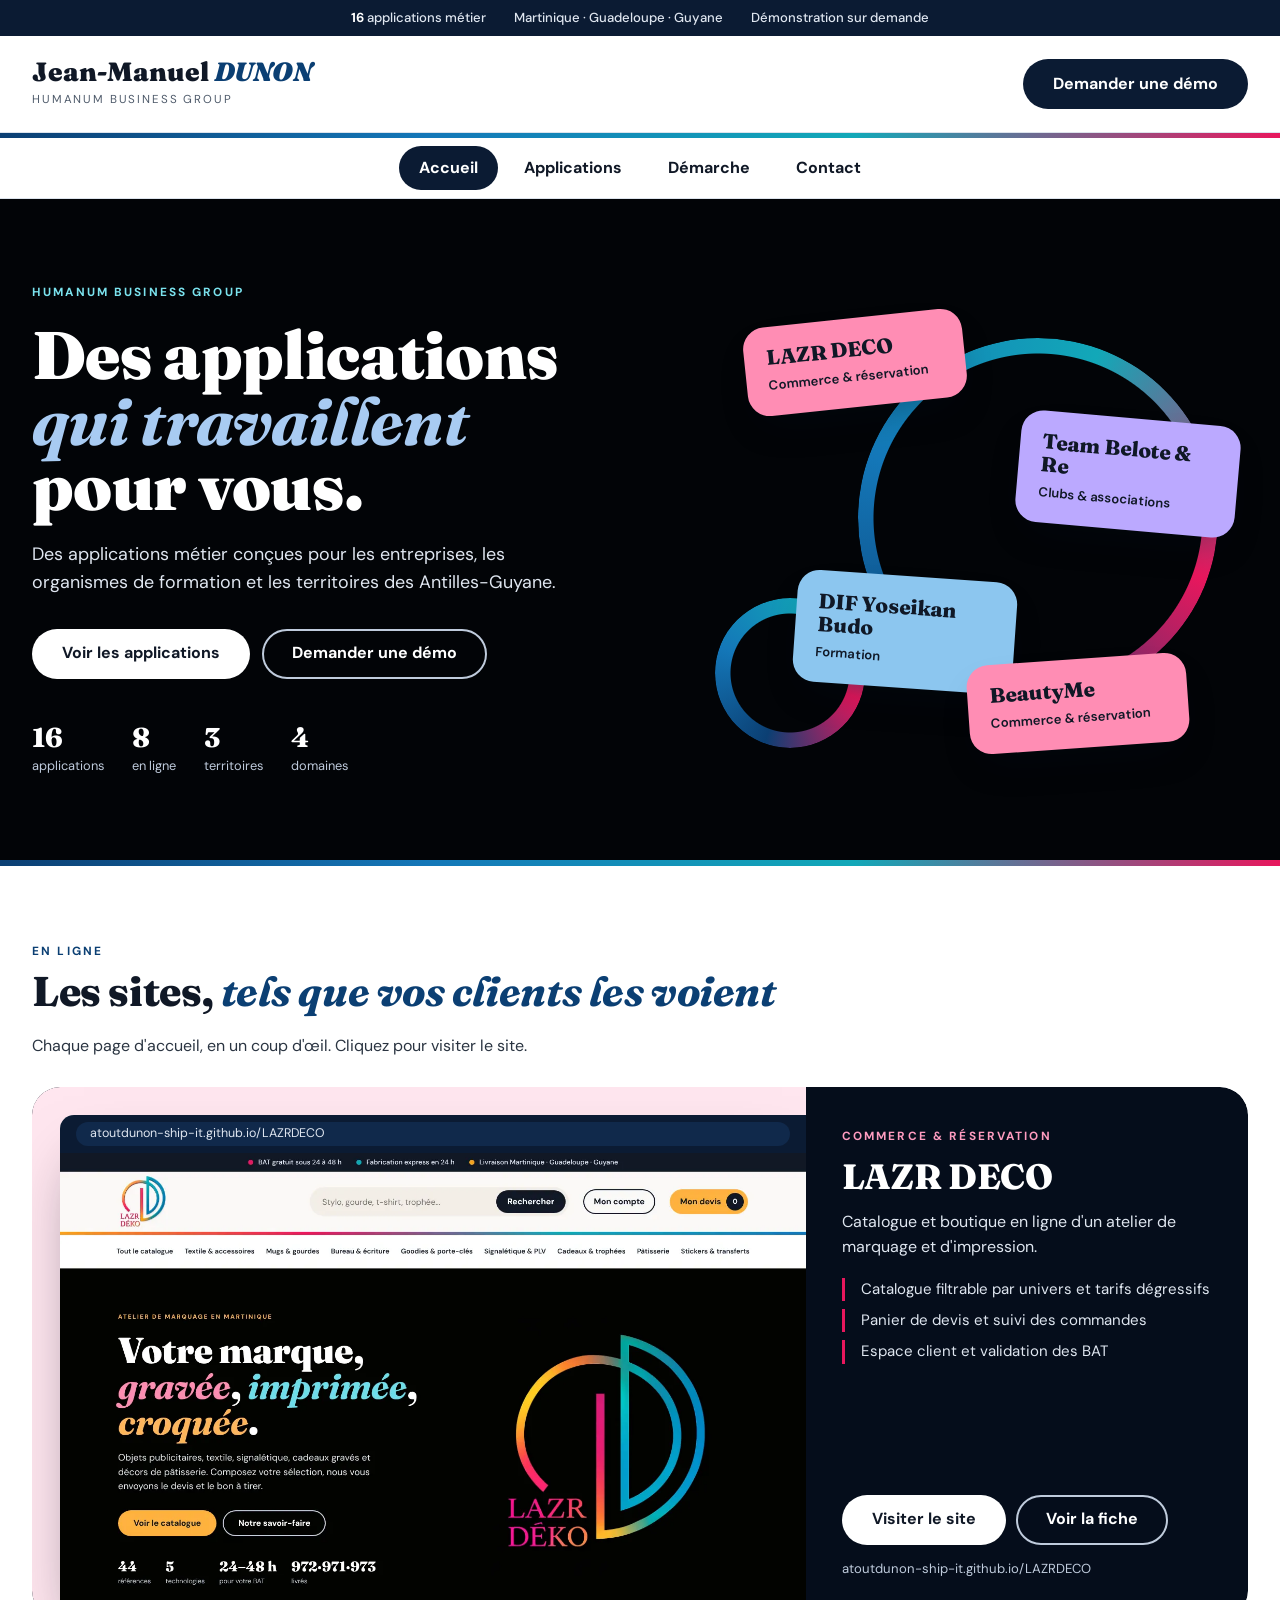
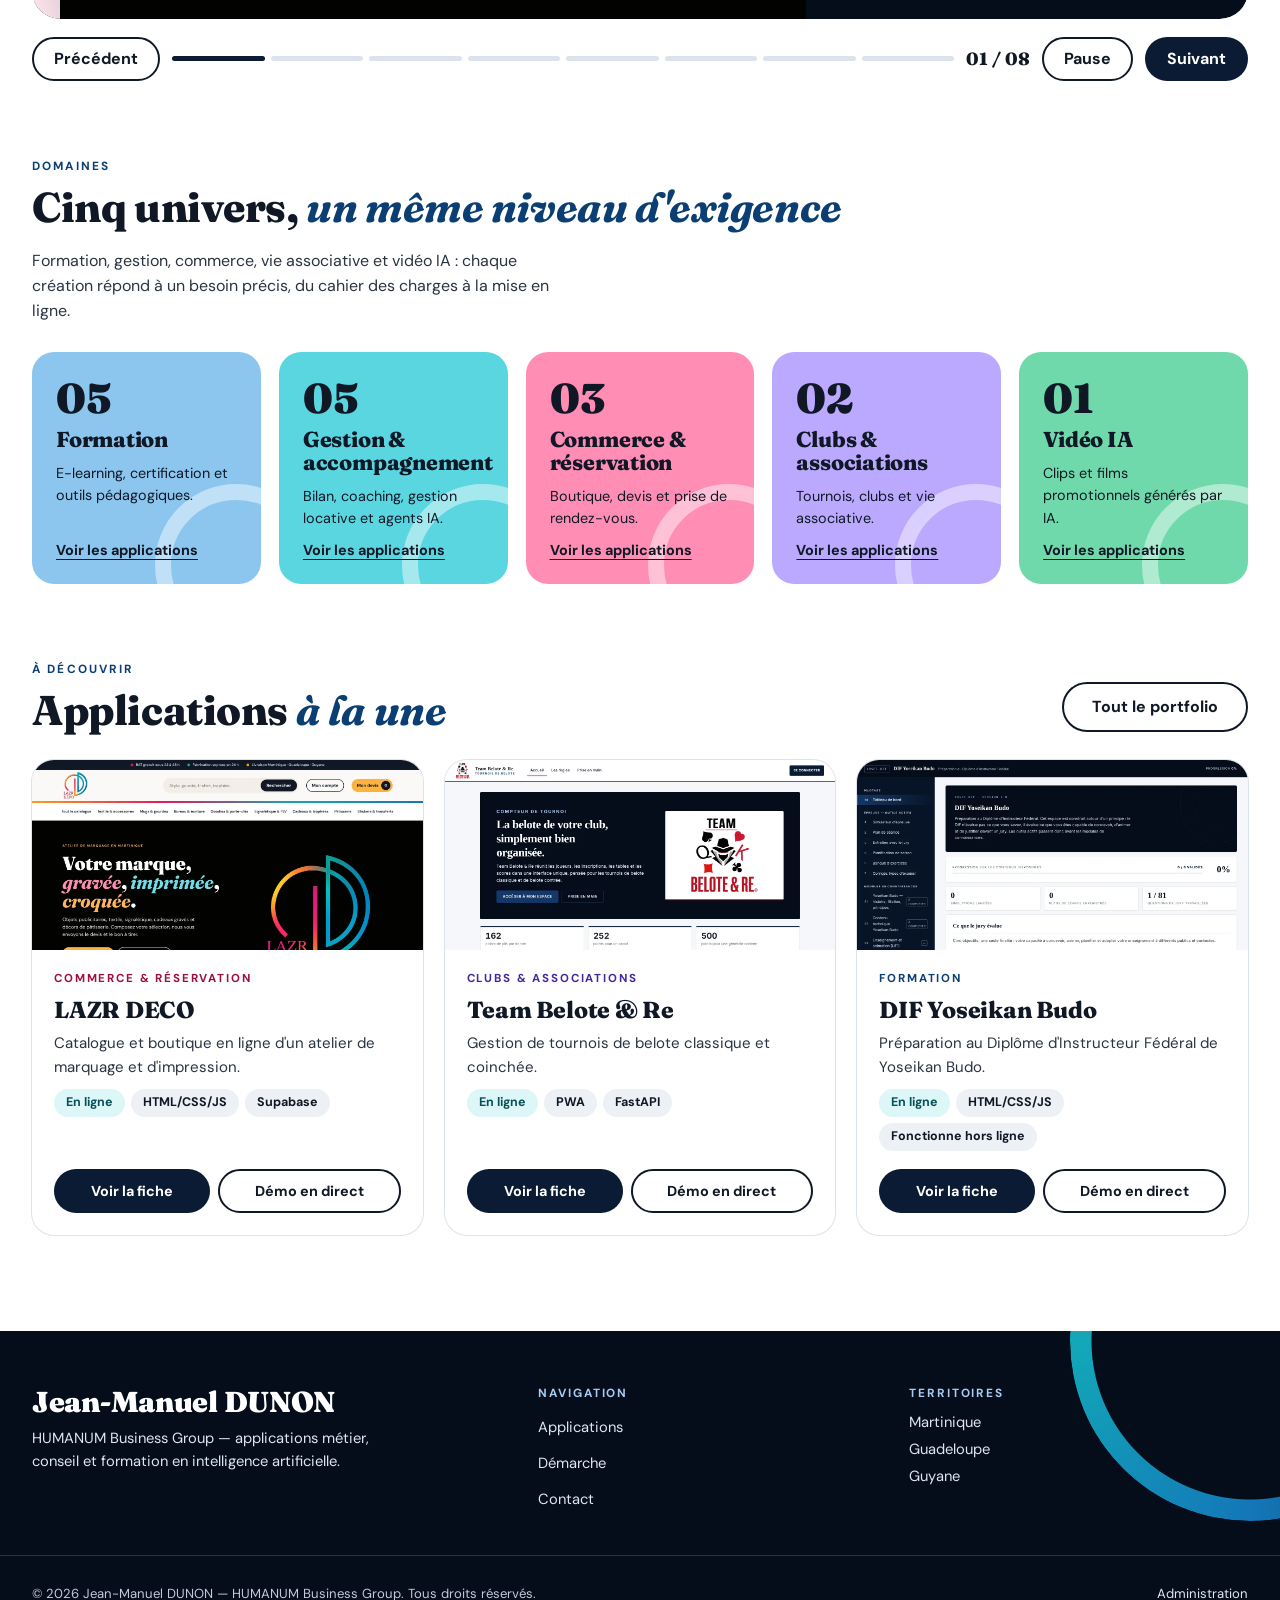
==== commit b603425d: "Add files via upload" ====
--- a/index.html
+++ b/index.html
@@ -1,1214 +1,671 @@
 <!doctype html>
-<html lang="fr" data-theme="light">
+<html lang="fr">
 <head>
 <meta charset="utf-8">
-<meta name="viewport" content="width=device-width, initial-scale=1, viewport-fit=cover">
-<meta name="theme-color" content="#000000">
-<title>BeautyMe — Votre beauté, votre moment</title>
-<meta name="claude:viewport-fit-sides" content="cover">
-<meta name="description" content="Réservez coiffure, tresses, barbier, ongles, esthétique et massage en Martinique, Guadeloupe et Guyane, en salon ou à domicile.">
+<meta name="viewport" content="width=device-width, initial-scale=1">
+<title>Applications</title>
+<meta name="description" content="Portfolio des applications métier conçues par Jean-Manuel DUNON — HUMANUM Business Group.">
 <link rel="preconnect" href="https://fonts.googleapis.com">
 <link rel="preconnect" href="https://fonts.gstatic.com" crossorigin>
-<link rel="stylesheet" href="https://fonts.googleapis.com/css2?family=Instrument+Serif:ital@0;1&family=Manrope:wght@400;500;600;700;800&display=swap">
+<link href="https://fonts.googleapis.com/css2?family=Fraunces:ital,opsz,wght@0,9..144,600;0,9..144,800;0,9..144,900;1,9..144,700&family=DM+Sans:opsz,wght@9..40,400;9..40,500;9..40,600;9..40,700&display=swap" rel="stylesheet">
 <style>
-/* Mise en page : bandeau navy pleine largeur (marque + recherche), contenu blanc
-   en grille 12 colonnes ; la fiche salon passe en deux colonnes (carte | réservation). */
 :root{
-  --navy-900:#050D1B; --navy-850:#081428; --navy-800:#0B1B33; --navy-700:#10294B; --navy-600:#16386A;
-  --band:#050D1B; --band-2:#0B1B33; --band-line:#1E3556;
-  --on-band:#FFFFFF; --on-band-2:#DFE6F0; --on-band-3:#BFCBDC; --on-band-accent:#A8CBF2;
-  --bg:#F4F6F9; --surface:#FFFFFF; --surface-2:#EDF1F6; --line:#D3DAE4; --line-strong:#9AA7B8;
-  --ink:#0B111A; --body:#2A3441; --muted:#566273; --accent:#17457F;
-  --btn-bg:#0B1B33; --btn-fg:#FFFFFF; --btn-hover:#16386A;
-  --sel-bg:#0B1B33; --sel-fg:#FFFFFF;
-  --ok:#1C6741; --ok-bg:#E6F2EC; --alert:#9E2328; --alert-bg:#FBEAEA;
-  --pose:#C9D6E8; --busy:#16386A; --busy-fg:#FFFFFF; --mine:#050D1B;
-  --f-display:"Instrument Serif","Iowan Old Style","Palatino Linotype",Georgia,serif;
-  --f-body:"Manrope","Segoe UI",system-ui,-apple-system,sans-serif;
-  --r:4px; --r-lg:10px;
-  --shadow:0 1px 2px rgba(5,13,27,.06),0 8px 24px rgba(5,13,27,.07);
   color-scheme:light;
-}
-@media (prefers-color-scheme:dark){:root:not([data-theme="light"]){
-  --band:#03070F; --band-2:#081428; --band-line:#1A2C47;
-  --bg:#06090F; --surface:#0C1321; --surface-2:#121C2E; --line:#22314B; --line-strong:#4A5D7A;
-  --ink:#F4F7FB; --body:#D6DEE9; --muted:#AAB6C7; --accent:#A8CBF2;
-  --btn-bg:#F4F7FB; --btn-fg:#050D1B; --btn-hover:#DCE7F5;
-  --sel-bg:#DCE7F5; --sel-fg:#050D1B;
-  --ok:#8FD3AE; --ok-bg:#0F2A1D; --alert:#F3A6A8; --alert-bg:#2E1214;
-  --pose:#24395A; --busy:#3B5E92; --busy-fg:#FFFFFF; --mine:#DCE7F5;
-  --shadow:0 1px 2px rgba(0,0,0,.4),0 10px 30px rgba(0,0,0,.35);
-  color-scheme:dark}}
-:root[data-theme="dark"]{
-  --band:#03070F; --band-2:#081428; --band-line:#1A2C47;
-  --bg:#06090F; --surface:#0C1321; --surface-2:#121C2E; --line:#22314B; --line-strong:#4A5D7A;
-  --ink:#F4F7FB; --body:#D6DEE9; --muted:#AAB6C7; --accent:#A8CBF2;
-  --btn-bg:#F4F7FB; --btn-fg:#050D1B; --btn-hover:#DCE7F5;
-  --sel-bg:#DCE7F5; --sel-fg:#050D1B;
-  --ok:#8FD3AE; --ok-bg:#0F2A1D; --alert:#F3A6A8; --alert-bg:#2E1214;
-  --pose:#24395A; --busy:#3B5E92; --busy-fg:#FFFFFF; --mine:#DCE7F5;
-  --shadow:0 1px 2px rgba(0,0,0,.4),0 10px 30px rgba(0,0,0,.35);
-  color-scheme:dark}
-
+  --white:#FFFFFF;--cream:#F6F8FB;--sand:#EDF1F6;--line:#DCE3EC;
+  --black:#020407;--ink:#101826;--navy-900:#050D1B;--navy-800:#0B1B33;--navy-700:#10294B;--edge:#22324D;
+  --body:#2A3441;--gray:#4F5B6B;
+  --on-dark:#FFFFFF;--on-dark-2:#DFE6F0;--on-dark-3:#BFCBDC;
+  --accent:#0B3F73;--accent-on-dark:#A8CBF2;--err:#A3123F;--ok:#08555F;
+  --mag:#E8175D;--mag-d:#FF9CC0;--mag-l:#9E0F3B;--mag-f:#FF8DB4;--mag-t:#FFE6EF;
+  --cya:#12A8B8;--cya-d:#7BE3EE;--cya-l:#065058;--cya-f:#5AD6E1;--cya-t:#DDF6F8;
+  --blu:#1477B8;--blu-d:#9DD3F7;--blu-l:#0B3F73;--blu-f:#8CC6EF;--blu-t:#E1EFFA;
+  --vio:#5B3FD0;--vio-d:#CDBEFF;--vio-l:#43279E;--vio-f:#BBA9FF;--vio-t:#EEE9FF;
+  --ver:#0E9F6E;--ver-d:#7EE2B8;--ver-l:#05603F;--ver-f:#6FD9AB;--ver-t:#DDF7EC;
+  --grad:linear-gradient(90deg,#0B3F73,#1477B8,#12A8B8,#E8175D);
+  --r:999px;--rad:22px;--rad-s:14px;--wrap:1280px;
+  --display:'Fraunces',Georgia,serif;--sans:'DM Sans',system-ui,sans-serif;
+  --shadow:0 18px 40px -18px rgba(5,13,27,.4);
+}
+[data-c=mag]{--c:var(--mag);--c-d:var(--mag-d);--c-l:var(--mag-l);--c-f:var(--mag-f);--c-t:var(--mag-t)}
+[data-c=cya]{--c:var(--cya);--c-d:var(--cya-d);--c-l:var(--cya-l);--c-f:var(--cya-f);--c-t:var(--cya-t)}
+[data-c=blu]{--c:var(--blu);--c-d:var(--blu-d);--c-l:var(--blu-l);--c-f:var(--blu-f);--c-t:var(--blu-t)}
+[data-c=vio]{--c:var(--vio);--c-d:var(--vio-d);--c-l:var(--vio-l);--c-f:var(--vio-f);--c-t:var(--vio-t)}
+[data-c=ver]{--c:var(--ver);--c-d:var(--ver-d);--c-l:var(--ver-l);--c-f:var(--ver-f);--c-t:var(--ver-t)}
 *{box-sizing:border-box}
 html{-webkit-text-size-adjust:100%}
-body{margin:0;background:var(--bg);color:var(--body);font:15px/1.6 var(--f-body);font-feature-settings:"ss01"}
-body::before{content:"";position:fixed;inset:0 0 auto;height:env(safe-area-inset-top,0px);z-index:500;background:var(--band)}
-h1,h2,h3{color:var(--ink);margin:0;text-wrap:balance}
+body{margin:0;background:var(--white);color:var(--body);font-family:var(--sans);font-size:16px;line-height:1.55;overflow-x:hidden}
+a{color:var(--accent)}a:hover{color:var(--ink)}
+h1,h2,h3{font-family:var(--display);color:var(--ink);font-weight:800;line-height:1.05;margin:0;text-wrap:balance;letter-spacing:-.01em}
 p{margin:0}
-a{color:var(--accent)}
-button{font:inherit;color:inherit}
-:focus-visible{outline:2px solid var(--accent);outline-offset:2px}
-.num{font-variant-numeric:tabular-nums}
-.wrap{max-width:1180px;margin:0 auto;padding-left:max(16px,env(safe-area-inset-left,0px));padding-right:max(16px,env(safe-area-inset-right,0px))}
-.eyebrow{font-size:.72rem;font-weight:700;letter-spacing:.16em;text-transform:uppercase;color:var(--muted)}
-.sr{position:absolute;width:1px;height:1px;overflow:hidden;clip:rect(0 0 0 0);white-space:nowrap}
-
-/* ── En-tête ── */
-header{position:sticky;top:env(safe-area-inset-top,0px);z-index:300;background:var(--band);border-bottom:1px solid var(--band-line)}
-.hdr{display:flex;align-items:center;gap:28px;height:64px}
-.brand{display:flex;align-items:baseline;gap:12px;min-width:0;text-decoration:none}
-.brand h1{font:400 1.9rem/1 var(--f-display);color:var(--on-band);letter-spacing:-.01em}
-.brand h1 i{font-style:italic;color:var(--on-band-accent)}
-.brand span{font-size:.7rem;letter-spacing:.18em;text-transform:uppercase;color:var(--on-band-3);white-space:nowrap}
-nav#sidebar{margin-left:auto;display:flex;gap:4px}
-nav#sidebar a{color:var(--on-band-2);text-decoration:none;font-weight:600;font-size:.88rem;padding:8px 14px;border-radius:var(--r);cursor:pointer;border:1px solid transparent}
-nav#sidebar a:hover{color:var(--on-band);border-color:var(--band-line)}
-nav#sidebar a.active{color:var(--on-band);border-color:var(--on-band-3)}
-.hdr-clock{font-size:.78rem;color:var(--on-band-3);white-space:nowrap}
-.hdr-clock b{color:var(--on-band);font-weight:700}
-
-/* ── Navigation mobile (standard) ── */
+.wrap{max-width:var(--wrap);margin:0 auto;padding:0 32px}
+.eyebrow{display:inline-block;font-size:.74rem;letter-spacing:.18em;text-transform:uppercase;font-weight:700;color:var(--accent)}
+:focus-visible{outline:3px solid var(--blu);outline-offset:3px}
+.sr{position:absolute;width:1px;height:1px;overflow:hidden;clip:rect(0 0 0 0)}
+
+/* Bandeau */
+.promo{background:var(--navy-800);color:var(--on-dark-2);font-size:.82rem;font-weight:500}
+.promo .wrap{display:flex;justify-content:center;gap:12px 28px;min-height:36px;align-items:center;flex-wrap:wrap}
+.promo b{color:var(--on-dark)}
+
+/* En-tête */
+header.top{background:var(--white);position:sticky;top:0;z-index:300;box-shadow:0 1px 0 var(--line)}
+header.top .wrap{display:flex;align-items:center;gap:28px;height:96px}
+.brand{text-decoration:none;display:flex;flex-direction:column;min-width:0;cursor:pointer}
+.brand b{font-family:var(--display);font-weight:900;font-size:1.65rem;color:var(--ink);white-space:nowrap;line-height:1}
+.brand b i{font-style:italic;color:var(--accent)}
+.brand span{font-size:.72rem;letter-spacing:.16em;text-transform:uppercase;color:var(--gray);margin-top:6px}
+.hdr-cta{margin-left:auto}
+.filet{height:6px;background:var(--grad)}
+
+/* Navigation */
+nav#sidebar{background:var(--white);border-bottom:1px solid var(--line)}
+nav#sidebar .links{max-width:var(--wrap);margin:0 auto;padding:8px 20px;display:flex;justify-content:center;gap:6px}
+nav#sidebar a{display:inline-flex;align-items:center;min-height:44px;padding:0 20px;border-radius:var(--r);font-weight:700;color:var(--ink);text-decoration:none;cursor:pointer}
+nav#sidebar a:hover{background:var(--sand)}
+nav#sidebar a.active{background:var(--navy-800);color:var(--on-dark)}
 .mobilebar,.drawer-head{display:none}
 .backdrop{position:fixed;inset:0;background:rgba(5,13,27,.55);z-index:350;opacity:0;visibility:hidden;transition:opacity .22s,visibility .22s;-webkit-backdrop-filter:blur(2px);backdrop-filter:blur(2px)}
 .backdrop.on{opacity:1;visibility:visible}
 
-/* ── Pages ── */
-.page{display:none}
-.page.active{display:block}
-
-/* ── Bandeau d'accueil ── */
-.band{background:var(--band);color:var(--on-band-2);padding-block:56px 64px;border-bottom:1px solid var(--band-line)}
-.band .eyebrow{color:var(--on-band-3)}
-.hero-t{font:400 clamp(2.4rem,5.4vw,4.4rem)/1.02 var(--f-display);color:var(--on-band);max-width:15ch;margin-top:14px;letter-spacing:-.015em}
-.hero-t i{color:var(--on-band-accent)}
-.hero-p{max-width:52ch;margin-top:16px;font-size:1.02rem;color:var(--on-band-2)}
-.terr{display:flex;flex-wrap:wrap;gap:0;margin-top:34px;border-bottom:1px solid var(--band-line)}
-.terr button{background:none;border:0;border-bottom:2px solid transparent;margin-bottom:-1px;padding:12px 22px 12px 0;margin-right:22px;cursor:pointer;text-align:left;min-height:44px}
-.terr .tn{display:block;font:400 1.5rem/1.1 var(--f-display);color:var(--on-band-2)}
-.terr .tz{display:block;font-size:.72rem;letter-spacing:.06em;color:var(--on-band-3);margin-top:2px}
-.terr button[aria-pressed="true"]{border-bottom-color:var(--on-band)}
-.terr button[aria-pressed="true"] .tn{color:var(--on-band)}
-
-.search{margin-top:26px;background:var(--surface);border-radius:var(--r-lg);display:grid;grid-template-columns:1.3fr 1.2fr 1fr auto auto;box-shadow:var(--shadow);overflow:hidden}
-.search .f{padding:12px 18px;border-right:1px solid var(--line);min-width:0;display:flex;flex-direction:column;justify-content:center}
-.search label,.field label,.lbl{font-size:.68rem;font-weight:800;letter-spacing:.14em;text-transform:uppercase;color:var(--muted)}
-.search select{border:0;background:transparent;color:var(--ink);font:600 1rem var(--f-body);padding:4px 0;width:100%;cursor:pointer}
-.toggle{display:flex;align-items:center;gap:10px;cursor:pointer;color:var(--ink);font-weight:600;font-size:.95rem;white-space:nowrap}
-.toggle input{appearance:none;width:40px;height:24px;border-radius:12px;background:var(--line);position:relative;cursor:pointer;margin:0;flex-shrink:0;transition:background .15s}
-.toggle input::after{content:"";position:absolute;top:3px;left:3px;width:18px;height:18px;border-radius:50%;background:var(--surface);transition:transform .15s}
-.toggle input:checked{background:var(--btn-bg)}
-.toggle input:checked::after{transform:translateX(16px);background:var(--btn-fg)}
-.search .go{border:0;background:var(--btn-bg);color:var(--btn-fg);font-weight:800;letter-spacing:.04em;padding:0 30px;cursor:pointer;min-height:64px}
-.search .go:hover{background:var(--btn-hover)}
-
-/* ── Sections ── */
-.sec{padding-block:56px}
-.sec-h{display:flex;align-items:end;justify-content:space-between;gap:16px;margin-bottom:24px;flex-wrap:wrap}
-.sec-h h2{font:400 2.1rem/1.1 var(--f-display)}
-.cats{display:grid;grid-template-columns:repeat(3,1fr);border-top:1px solid var(--line)}
-.cats button{display:flex;justify-content:space-between;align-items:baseline;gap:12px;background:none;border:0;border-bottom:1px solid var(--line);padding:22px 4px;cursor:pointer;text-align:left;min-height:44px}
-.cats button:nth-child(3n+1),.cats button:nth-child(3n+2){border-right:1px solid var(--line);padding-right:18px}
-.cats button:nth-child(3n+2),.cats button:nth-child(3n){padding-left:18px}
-.cats .cn{font:400 1.55rem/1.15 var(--f-display);color:var(--ink)}
-.cats .cc{font-size:.8rem;color:var(--muted);white-space:nowrap}
-.cats button:hover .cn{color:var(--accent)}
-.promise{display:grid;grid-template-columns:repeat(3,1fr);gap:0;border:1px solid var(--line);border-radius:var(--r-lg);background:var(--surface)}
-.promise div{padding:24px;border-right:1px solid var(--line)}
-.promise div:last-child{border-right:0}
-.promise h3{font-size:1rem;font-weight:800;margin-bottom:6px}
-.promise p{font-size:.9rem;color:var(--body)}
-
-/* ── Boutons, puces ── */
-.btn{display:inline-flex;align-items:center;justify-content:center;gap:8px;min-height:42px;padding:0 20px;border-radius:var(--r);border:1px solid var(--btn-bg);background:var(--btn-bg);color:var(--btn-fg);font-weight:700;font-size:.9rem;cursor:pointer;text-decoration:none;white-space:nowrap}
-.btn:hover{background:var(--btn-hover);border-color:var(--btn-hover)}
-.btn.ghost{background:transparent;color:var(--ink);border-color:var(--line-strong)}
-.btn.ghost:hover{border-color:var(--ink);background:transparent}
-.btn.block{width:100%}
-.btn:disabled{background:var(--surface-2);border-color:var(--line);color:var(--muted);cursor:not-allowed}
-.chip{display:inline-flex;align-items:center;min-height:36px;padding:0 14px;border-radius:999px;border:1px solid var(--line-strong);background:var(--surface);color:var(--ink);font-weight:600;font-size:.85rem;cursor:pointer;white-space:nowrap}
-.chip[aria-pressed="true"]{background:var(--sel-bg);color:var(--sel-fg);border-color:var(--sel-bg)}
-.chip:disabled,.seg button:disabled{background:var(--surface-2);color:var(--muted);border-color:var(--line);cursor:not-allowed;text-decoration:line-through}
-.tag{display:inline-block;font-size:.72rem;font-weight:700;letter-spacing:.04em;padding:3px 8px;border-radius:var(--r);background:var(--surface-2);color:var(--ink)}
-.tag.ok{background:var(--ok-bg);color:var(--ok)}
-
-/* ── Recherche ── */
-.filters{background:var(--surface);border-bottom:1px solid var(--line);padding-block:16px;position:sticky;top:calc(64px + env(safe-area-inset-top,0px));z-index:200}
-.filters .row{display:flex;flex-wrap:wrap;gap:10px;align-items:center}
-.filters select{min-height:36px;border:1px solid var(--line-strong);border-radius:999px;background:var(--surface);color:var(--ink);font:600 .85rem var(--f-body);padding:0 12px}
-.seg{display:inline-flex;border:1px solid var(--line-strong);border-radius:999px;overflow:hidden}
-.seg button{border:0;background:transparent;min-height:36px;padding:0 14px;font-weight:700;font-size:.85rem;cursor:pointer;color:var(--ink)}
-.seg button[aria-pressed="true"]{background:var(--sel-bg);color:var(--sel-fg)}
-.hscroll{display:flex;gap:8px;overflow-x:auto;scrollbar-width:none;padding-bottom:2px;max-width:100%}
-.hscroll::-webkit-scrollbar{display:none}
-.res-h{display:flex;justify-content:space-between;align-items:baseline;gap:12px;flex-wrap:wrap;padding-block:28px 16px}
-.res-h h2{font:400 1.9rem/1.15 var(--f-display)}
-.cards{display:grid;gap:16px;padding-bottom:64px}
-.card{display:grid;grid-template-columns:168px 1fr auto;gap:22px;background:var(--surface);border:1px solid var(--line);border-radius:var(--r-lg);padding:16px;align-items:center}
-.mono{aspect-ratio:1;max-width:100%;border-radius:var(--r);background:var(--navy-800);display:flex;flex-direction:column;justify-content:space-between;padding:14px;color:#FFFFFF}
-.mono b{font:400 2.6rem/1 var(--f-display);color:#FFFFFF}
-.mono small{font-size:.66rem;letter-spacing:.14em;text-transform:uppercase;color:#BFCBDC}
-.mono.c-coiffure{background:#0B1B33}.mono.c-tresses-locks{background:#050D1B}.mono.c-barbier{background:#10294B}
-.mono.c-ongles{background:#16386A}.mono.c-esthetique{background:#0F223F}.mono.c-bien-etre{background:#122E57}
-.card h3{font-size:1.15rem;font-weight:800}
-.card .meta{display:flex;flex-wrap:wrap;gap:6px 14px;font-size:.86rem;color:var(--muted);margin-top:4px}
-.card .meta b{color:var(--ink)}
-.card .tags{display:flex;flex-wrap:wrap;gap:6px;margin-top:10px}
-.card .next{font-size:.86rem;margin-top:10px;color:var(--body)}
-.card .next b{color:var(--ok)}
-.card .act{display:flex;flex-direction:column;gap:8px;align-items:stretch}
-.empty{background:var(--surface);border:1px dashed var(--line-strong);border-radius:var(--r-lg);padding:32px;text-align:center;color:var(--body)}
-
-/* ── Fiche salon ── */
-.s-band{background:var(--band);padding-block:30px 34px;border-bottom:1px solid var(--band-line)}
-.crumbs{font-size:.8rem;color:var(--on-band-3);display:flex;flex-wrap:wrap;gap:6px}
-.crumbs button{background:none;border:0;padding:0;color:var(--on-band-2);cursor:pointer;text-decoration:underline;text-underline-offset:3px;font-size:.8rem}
-.s-band h1{font:400 clamp(2.2rem,4.6vw,3.6rem)/1.05 var(--f-display);color:var(--on-band);margin-top:12px}
-.s-band .meta{display:flex;flex-wrap:wrap;gap:8px 20px;margin-top:12px;font-size:.92rem;color:var(--on-band-2)}
-.s-band .meta b{color:var(--on-band)}
-.s-grid{display:grid;grid-template-columns:minmax(0,1fr) 400px;gap:40px;padding-block:36px 80px;align-items:start}
-.menu-sec{margin-bottom:34px}
-.menu-sec h2{font:400 1.6rem/1.2 var(--f-display);padding-bottom:10px;border-bottom:1px solid var(--ink)}
-.svc{display:grid;grid-template-columns:minmax(0,1fr) auto auto;gap:16px;align-items:center;padding:16px 0;border-bottom:1px solid var(--line)}
-.svc h3{font-size:1rem;font-weight:700}
-.svc p{font-size:.86rem;color:var(--muted);margin-top:2px;max-width:58ch}
-.svc .pr{text-align:right;white-space:nowrap}
-.svc .pr b{display:block;color:var(--ink);font-size:1rem}
-.svc .pr span{font-size:.8rem;color:var(--muted)}
-.svc .btn{min-width:104px}
-.svc .btn[aria-pressed="true"]{background:var(--surface);color:var(--ink);border-color:var(--ink)}
-.svc .phone{font-size:.8rem;color:var(--muted);min-width:104px;text-align:center}
-.info-grid{display:grid;grid-template-columns:1fr 1fr;gap:28px;margin-top:10px}
-.info-grid h2{font:400 1.45rem/1.2 var(--f-display);margin-bottom:10px}
-.hours{width:100%;border-collapse:collapse;font-size:.9rem}
-.hours td{padding:6px 0;border-bottom:1px solid var(--line)}
-.hours td:last-child{text-align:right;color:var(--ink);font-weight:600}
-.team{display:flex;flex-wrap:wrap;gap:8px}
-
-.book{position:sticky;top:calc(84px + env(safe-area-inset-top,0px));background:var(--surface);border:1px solid var(--line);border-radius:var(--r-lg);box-shadow:var(--shadow);overflow:hidden}
-.book-h{background:var(--band-2);padding:18px 20px}
-.book-h h2{font:400 1.5rem/1.15 var(--f-display);color:var(--on-band)}
-.book-h p{font-size:.84rem;color:var(--on-band-2);margin-top:2px}
-.step{padding:16px 20px;border-bottom:1px solid var(--line)}
-.step:last-child{border-bottom:0}
-.step .lbl{display:block;margin-bottom:10px}
-.basket{list-style:none;margin:0;padding:0;font-size:.9rem}
-.basket li{display:flex;justify-content:space-between;gap:12px;padding:4px 0;color:var(--ink)}
-.basket li span:last-child{white-space:nowrap}
-.totals{display:flex;justify-content:space-between;gap:12px;margin-top:8px;padding-top:8px;border-top:1px solid var(--line);font-weight:800;color:var(--ink)}
-.hint{font-size:.8rem;color:var(--muted);margin-top:6px}
-.days{display:flex;gap:6px;overflow-x:auto;scrollbar-width:none;padding-bottom:2px}
-.days::-webkit-scrollbar{display:none}
-.day{flex:0 0 56px;border:1px solid var(--line-strong);border-radius:var(--r);background:var(--surface);padding:6px 0;cursor:pointer;text-align:center;color:var(--ink);min-height:58px}
-.day small{display:block;font-size:.66rem;letter-spacing:.08em;text-transform:uppercase;color:var(--muted)}
-.day b{display:block;font-size:1.05rem}
-.day[aria-pressed="true"]{background:var(--sel-bg);border-color:var(--sel-bg);color:var(--sel-fg)}
-.day[aria-pressed="true"] small{color:var(--sel-fg)}
-.day:disabled{background:var(--surface-2);border-color:var(--line);color:var(--muted);cursor:not-allowed}
-.slot-g{margin-top:10px}
-.slot-g h4{font-size:.72rem;font-weight:800;letter-spacing:.12em;text-transform:uppercase;color:var(--muted);margin:10px 0 6px}
-.slots{display:grid;grid-template-columns:repeat(4,1fr);gap:6px}
-.slot{min-height:40px;border:1px solid var(--line-strong);border-radius:var(--r);background:var(--surface);color:var(--ink);font-weight:700;cursor:pointer;font-variant-numeric:tabular-nums}
-.slot:hover{border-color:var(--ink)}
-.slot[aria-pressed="true"]{background:var(--sel-bg);color:var(--sel-fg);border-color:var(--sel-bg)}
-.field{display:flex;flex-direction:column;gap:6px;margin-bottom:12px}
-.field input,.field select{min-height:44px;border:1px solid var(--line-strong);border-radius:var(--r);background:var(--surface);color:var(--ink);font:500 1rem var(--f-body);padding:0 12px;width:100%}
-.tel{display:grid;grid-template-columns:96px 1fr;gap:8px}
-.radio{display:flex;gap:8px}
-.check{display:flex;gap:10px;align-items:flex-start;font-size:.84rem;color:var(--body);margin:6px 0 12px;cursor:pointer}
-.check input{width:18px;height:18px;margin-top:2px;flex-shrink:0;accent-color:var(--btn-bg)}
-.timer{display:flex;justify-content:space-between;align-items:center;gap:8px;background:var(--surface-2);border-radius:var(--r);padding:10px 12px;font-size:.84rem;color:var(--ink);margin-bottom:14px}
-.timer b{font-variant-numeric:tabular-nums}
-.timer.late{background:var(--alert-bg);color:var(--alert)}
-.note{font-size:.8rem;color:var(--muted)}
-.err{font-size:.84rem;color:var(--alert);background:var(--alert-bg);border-radius:var(--r);padding:8px 12px;margin-bottom:12px}
-.done{padding:22px 20px}
-.done h3{font:400 1.7rem/1.15 var(--f-display);margin-bottom:8px}
-.recap{border-top:1px solid var(--line);margin-top:14px}
-.recap div{display:flex;justify-content:space-between;gap:14px;padding:8px 0;border-bottom:1px solid var(--line);font-size:.9rem}
-.recap dt{color:var(--muted)}
-.recap dd{margin:0;color:var(--ink);font-weight:700;text-align:right}
-.bookbar{display:none}
-
-/* ── Mes rendez-vous ── */
-.rdv{display:grid;grid-template-columns:120px 1fr auto;gap:20px;align-items:center;background:var(--surface);border:1px solid var(--line);border-radius:var(--r-lg);padding:18px 20px}
-.rdv .when b{display:block;font:400 2rem/1 var(--f-display);color:var(--ink)}
-.rdv .when span{font-size:.8rem;color:var(--muted)}
-.rdv h3{font-size:1.05rem;font-weight:800}
-.rdv p{font-size:.88rem;color:var(--body)}
-.rdv.cancelled h3,.rdv.cancelled p,.rdv.cancelled .when b{color:var(--muted)}
-
-/* ── Espace pro ── */
-.kpis{display:grid;grid-template-columns:repeat(4,1fr);gap:0;border:1px solid var(--line);border-radius:var(--r-lg);background:var(--surface);margin-bottom:20px}
-.kpis div{padding:18px 20px;border-right:1px solid var(--line)}
-.kpis div:last-child{border-right:0}
-.kpis b{display:block;font:400 2.2rem/1 var(--f-display);color:var(--ink);font-variant-numeric:tabular-nums;margin-top:6px}
-.tl-wrap{overflow-x:auto;background:var(--surface);border:1px solid var(--line);border-radius:var(--r-lg)}
-.tl{min-width:820px;padding:12px 16px 16px}
-.tl-axis,.tl-row{display:grid;grid-template-columns:110px 1fr;align-items:center}
-.tl-axis .ticks{position:relative;height:22px}
-.tl-axis .ticks span{position:absolute;top:0;font-size:.72rem;color:var(--muted);transform:translateX(-50%);font-variant-numeric:tabular-nums}
-.tl-row{border-top:1px solid var(--line);min-height:58px}
-.tl-row .who{font-weight:700;color:var(--ink);font-size:.9rem}
-.tl-row .who small{display:block;font-weight:500;color:var(--muted);font-size:.74rem}
-.lane{position:relative;height:42px;background:repeating-linear-gradient(90deg,transparent 0 calc(100%/13 - 1px),var(--line) calc(100%/13 - 1px) calc(100%/13))}
-.lane .off{position:absolute;top:0;bottom:0;background:var(--surface-2)}
-.blk{position:absolute;top:4px;bottom:4px;border-radius:3px;background:var(--busy);color:var(--busy-fg);font-size:.7rem;font-weight:700;padding:3px 6px;overflow:hidden;white-space:nowrap;text-overflow:ellipsis}
-.blk.mine{background:var(--mine);color:var(--bg)}
-.blk.pose{background:var(--pose);color:var(--ink)}
-.legend{display:flex;flex-wrap:wrap;gap:16px;font-size:.8rem;color:var(--body);margin-top:12px}
-.legend i{display:inline-block;width:14px;height:10px;border-radius:2px;margin-right:6px;vertical-align:baseline}
-
-footer{background:var(--band);color:var(--on-band-3);padding-block:36px;font-size:.84rem;border-top:1px solid var(--band-line)}
-footer .f{display:flex;flex-wrap:wrap;justify-content:space-between;gap:16px}
-footer b{color:var(--on-band);font:400 1.4rem var(--f-display)}
-footer p{color:var(--on-band-2)}
-.toast{position:fixed;left:50%;bottom:calc(24px + env(safe-area-inset-bottom,0px));transform:translateX(-50%);background:var(--navy-900);color:#FFFFFF;padding:12px 18px;border-radius:var(--r);font-weight:600;font-size:.9rem;z-index:600;box-shadow:var(--shadow)}
+/* Boutons */
+.btn{display:inline-flex;align-items:center;justify-content:center;gap:8px;min-height:50px;padding:0 28px;border-radius:var(--r);font:inherit;font-weight:700;text-decoration:none;cursor:pointer;border:2px solid transparent;transition:transform .15s,box-shadow .15s}
+.btn:hover{transform:translateY(-2px)}
+.btn.dark{background:var(--navy-800);color:var(--on-dark)}.btn.dark:hover{color:var(--on-dark);box-shadow:var(--shadow)}
+.btn.light{background:var(--white);color:var(--ink)}.btn.light:hover{color:var(--ink)}
+.btn.ghost{background:transparent;color:var(--on-dark);border-color:var(--on-dark-3)}.btn.ghost:hover{color:var(--on-dark);border-color:var(--on-dark)}
+.btn.line{background:transparent;color:var(--ink);border-color:var(--ink)}.btn.line:hover{background:var(--ink);color:var(--on-dark)}
+
+.page{display:none}.page.active{display:block}
+
+/* Hero */
+.hero{background:var(--black);color:var(--on-dark);position:relative;overflow:hidden}
+.hero::after{content:"";position:absolute;left:0;right:0;bottom:0;height:6px;background:var(--grad)}
+.hero .wrap{position:relative;display:grid;grid-template-columns:1.15fr 1fr;gap:48px;padding-top:80px;padding-bottom:88px;align-items:center}
+.hero .wrap>*{min-width:0}
+.hero .eyebrow{color:var(--cya-d)}
+.hero h1{color:var(--on-dark);font-size:4.2rem;font-weight:900;margin:18px 0 22px;line-height:.98}
+.hero h1 em{font-weight:700;color:var(--accent-on-dark)}
+.hero p.lead{color:var(--on-dark-2);font-size:1.12rem;max-width:540px}
+.ctas{display:flex;flex-wrap:wrap;gap:12px;margin-top:32px}
+.facts{display:grid;grid-template-columns:repeat(4,auto);justify-content:start;gap:28px;margin-top:44px}
+.facts b{display:block;font-family:var(--display);font-weight:800;font-size:1.7rem;color:var(--on-dark);line-height:1.1}
+.facts span{font-size:.8rem;color:var(--on-dark-3)}
+.collage{position:relative;height:460px}
+.ring{position:absolute;border-radius:50%;background:conic-gradient(from 200deg,#0B3F73,#1477B8,#12A8B8,#E8175D,#0B3F73);-webkit-mask:radial-gradient(farthest-side,transparent calc(100% - 16px),#000 calc(100% - 15px));mask:radial-gradient(farthest-side,transparent calc(100% - 16px),#000 calc(100% - 15px))}
+.ring.r1{width:360px;height:360px;right:30px;top:40px;animation:spin 40s linear infinite}
+.ring.r2{width:150px;height:150px;left:10px;bottom:10px;animation:spin 30s linear infinite reverse}
+@keyframes spin{to{transform:rotate(360deg)}}
+@media (prefers-reduced-motion:reduce){.ring{animation:none}}
+.stk{position:absolute;width:220px;padding:20px 22px;border-radius:var(--rad);background:var(--c-f);color:var(--ink);box-shadow:var(--shadow);transition:transform .3s;cursor:pointer;border:0;text-align:left;font:inherit}
+.stk b{display:block;font-family:var(--display);font-weight:800;font-size:1.3rem;line-height:1.1}
+.stk small{display:block;margin-top:6px;font-size:.82rem;font-weight:600}
+.stk.s1{top:20px;left:40px;transform:rotate(-6deg)}
+.stk.s2{top:120px;right:10px;transform:rotate(5deg)}
+.stk.s3{bottom:70px;left:90px;transform:rotate(4deg)}
+.stk.s4{bottom:10px;right:60px;transform:rotate(-4deg)}
+.collage:hover .stk{transform:rotate(0) scale(1.03)}
+
+section.block{padding:72px 0 0}
+.sec-head{display:flex;justify-content:space-between;align-items:end;gap:20px;margin-bottom:28px;flex-wrap:wrap}
+.sec-head h2{font-size:2.6rem;margin-top:8px}
+.sec-head h2 em{color:var(--accent);font-weight:700}
+.sec-head p{max-width:520px;color:var(--body)}
+
+/* Univers */
+.univers{display:grid;grid-template-columns:repeat(auto-fit,minmax(200px,1fr));gap:18px}
+.uni{position:relative;overflow:hidden;background:var(--c-f);border-radius:var(--rad);padding:26px 24px 22px;display:flex;flex-direction:column;gap:10px;min-height:220px;color:var(--ink);transition:transform .2s,box-shadow .2s;cursor:pointer;border:0;text-align:left;font:inherit}
+.uni>*{position:relative;z-index:1}
+.uni::after{content:"";position:absolute;width:130px;height:130px;right:-56px;bottom:-62px;border-radius:50%;border:16px solid rgba(255,255,255,.45)}
+.uni:hover{transform:translateY(-6px) rotate(-1deg);box-shadow:var(--shadow)}
+.uni .num{font-family:var(--display);font-weight:900;font-size:2.6rem;line-height:1}
+.uni h3{font-size:1.35rem}
+.uni p{font-size:.9rem;color:var(--ink)}
+.uni .go{margin-top:auto;font-weight:700;font-size:.9rem;color:var(--ink);text-decoration:underline;text-underline-offset:4px}
+
+/* Filtres */
+.filters{display:flex;flex-wrap:wrap;gap:8px;margin-bottom:26px}
+.chip{display:inline-flex;align-items:center;min-height:42px;padding:0 18px;border-radius:var(--r);border:2px solid var(--line);background:var(--white);color:var(--ink);font:inherit;font-weight:700;font-size:.9rem;cursor:pointer}
+.chip:hover{border-color:var(--ink)}
+.chip.on{background:var(--navy-800);border-color:var(--navy-800);color:var(--on-dark)}
+.chip .n{margin-left:8px;font-weight:600;color:inherit}
+.search{display:flex;max-width:420px;margin-left:auto;background:var(--sand);border-radius:var(--r);padding:4px;border:2px solid transparent}
+.search:focus-within{border-color:var(--ink);background:var(--white)}
+.search input{flex:1;min-width:0;height:40px;border:0;background:transparent;padding:0 16px;font:inherit;font-size:16px;color:var(--ink);outline:none}
+.toolbar{display:flex;flex-wrap:wrap;gap:14px;align-items:center;margin-bottom:6px}
+.toolbar .filters{margin:0}
+.count{font-size:.9rem;color:var(--gray);margin:14px 0 22px}
+
+/* Cartes */
+.grid{display:grid;grid-template-columns:repeat(3,minmax(0,1fr));gap:22px}
+.card{background:var(--white);border-radius:var(--rad);display:flex;flex-direction:column;box-shadow:0 0 0 1px var(--line);transition:transform .2s,box-shadow .2s;overflow:hidden}
+.card:hover{transform:translateY(-4px);box-shadow:0 0 0 1px var(--line),var(--shadow)}
+.card .body{padding:20px 22px 22px;display:flex;flex-direction:column;gap:10px;flex:1}
+.card .cat{font-size:.72rem;letter-spacing:.16em;text-transform:uppercase;font-weight:700;color:var(--c-l)}
+.card h3{font-size:1.45rem}
+.card p{font-size:.94rem}
+.card .meta{display:flex;flex-wrap:wrap;gap:6px}
+.tag{display:inline-flex;align-items:center;min-height:28px;padding:0 12px;border-radius:var(--r);font-size:.78rem;font-weight:700;color:var(--ink);background:var(--sand)}
+.tag.live{background:var(--cya-t);color:var(--cya-l)}
+.card .acts{display:flex;gap:8px;margin-top:auto;padding-top:8px;flex-wrap:wrap}
+.card .acts .btn{min-height:44px;padding:0 14px;font-size:.9rem;flex:1 1 auto;white-space:nowrap}
+.empty{padding:40px;border-radius:var(--rad);background:var(--cream);text-align:center;color:var(--body)}
+
+/* Maquettes générées */
+.mk{background:var(--c-t);padding:18px 18px 0;height:190px;position:relative;overflow:hidden}
+.mk .win{background:var(--white);border-radius:12px 12px 0 0;height:100%;box-shadow:0 10px 30px -12px rgba(5,13,27,.35);display:flex;flex-direction:column;overflow:hidden}
+.mk .bar{height:22px;background:var(--navy-800);display:flex;align-items:center;padding:0 10px;gap:8px;flex-shrink:0}
+.mk .bar i{height:6px;border-radius:3px;background:var(--edge);flex:0 0 46%}
+.mk .bar s{height:6px;border-radius:3px;background:var(--c);flex:0 0 14%;margin-left:auto;text-decoration:none}
+.mk .in{flex:1;padding:10px;display:grid;gap:6px;min-height:0}
+.mk u{display:block;border-radius:5px;background:var(--sand);text-decoration:none}
+.mk u.c{background:var(--c)}.mk u.f{background:var(--c-f)}.mk u.k{background:var(--navy-800)}
+.mk.catalogue .in{grid-template-columns:repeat(4,1fr);grid-template-rows:14px 1fr 1fr}
+.mk.catalogue .in u:first-child{grid-column:1/-1;background:var(--c-t)}
+.mk.agenda .in{grid-template-columns:repeat(7,1fr);grid-auto-rows:1fr}
+.mk.parcours .in{grid-template-columns:1fr;grid-auto-rows:1fr}
+.mk.parcours .in u{position:relative;overflow:hidden}
+.mk.parcours .in u::after{content:"";position:absolute;inset:0 auto 0 0;width:var(--p);background:var(--c)}
+.mk.canevas .in{grid-template-columns:repeat(5,1fr);grid-template-rows:1fr 1fr 1fr}
+.mk.canevas .in u:nth-child(1),.mk.canevas .in u:nth-child(4),.mk.canevas .in u:nth-child(7){grid-row:span 2}
+.mk.canevas .in u:nth-child(8){grid-column:1/4}.mk.canevas .in u:nth-child(9){grid-column:4/6}
+.mk.tableau .in{grid-template-columns:repeat(3,1fr);grid-template-rows:34px 1fr}
+.mk.tableau .chart{grid-column:1/-1;display:flex;align-items:flex-end;gap:5px;background:none}
+.mk.tableau .chart u{flex:1;height:var(--h)}
+.mk.scores .in{grid-template-columns:28px 1fr 46px;grid-auto-rows:1fr}
+
+/* Démarche */
+.steps{display:grid;grid-template-columns:repeat(4,minmax(0,1fr));gap:18px;counter-reset:s}
+.step{background:var(--cream);border-radius:var(--rad);padding:26px 24px;display:flex;flex-direction:column;gap:10px;border-top:6px solid var(--c)}
+.step .k{font-family:var(--display);font-weight:900;font-size:2.2rem;color:var(--c-l);line-height:1}
+.step h3{font-size:1.25rem}
+.step p{font-size:.92rem}
+.about{display:grid;grid-template-columns:1fr 1.2fr;gap:40px;align-items:start}
+.about .card-dark{background:var(--navy-900);border-radius:28px;padding:34px;color:var(--on-dark-2);position:relative;overflow:hidden}
+.about .card-dark h2{color:var(--on-dark);font-size:2.2rem;margin:10px 0 14px}
+.about .card-dark .eyebrow{color:var(--accent-on-dark)}
+.about .card-dark p{color:var(--on-dark-2)}
+.timeline{list-style:none;margin:0;padding:0;display:flex;flex-direction:column;gap:12px}
+.timeline li{display:grid;grid-template-columns:110px 1fr;gap:16px;padding:18px 20px;border-radius:var(--rad-s);box-shadow:0 0 0 1px var(--line)}
+.timeline .y{font-family:var(--display);font-weight:800;font-size:1.15rem;color:var(--accent)}
+.timeline b{display:block;color:var(--ink)}
+.timeline span{font-size:.92rem}
+
+/* Contact */
+.contact{display:grid;grid-template-columns:1fr 1.3fr;gap:40px;align-items:start}
+.form{background:var(--cream);border-radius:28px;padding:30px;display:grid;grid-template-columns:1fr 1fr;gap:16px}
+.field{display:flex;flex-direction:column;gap:6px}
+.field.full{grid-column:1/-1}
+.field label{font-weight:700;color:var(--ink);font-size:.9rem}
+.field input,.field select,.field textarea{font:inherit;font-size:16px;color:var(--ink);background:var(--white);border:2px solid var(--line);border-radius:var(--rad-s);padding:12px 14px;min-height:50px;width:100%}
+.field textarea{min-height:140px;resize:vertical}
+.field input:focus,.field select:focus,.field textarea:focus{outline:none;border-color:var(--navy-800)}
+.check{display:flex;gap:10px;align-items:flex-start;font-size:.88rem;color:var(--body)}
+.check input{width:22px;height:22px;margin:2px 0 0;flex-shrink:0;accent-color:var(--navy-800)}
+.msg{grid-column:1/-1;padding:12px 16px;border-radius:var(--rad-s);font-weight:600}
+.msg.ok{background:var(--cya-t);color:var(--ok)}.msg.err{background:var(--mag-t);color:var(--err)}
+.msg[hidden]{display:none}
+.points{list-style:none;margin:22px 0 0;padding:0;display:flex;flex-direction:column;gap:10px}
+.points li{padding:14px 18px;border-radius:var(--rad-s);background:var(--c-t);color:var(--ink);font-weight:600}
+
+/* Fiche */
+.modal{position:fixed;inset:0;z-index:600;background:rgba(5,13,27,.6);display:flex;align-items:center;justify-content:center;padding:16px}
+.modal[hidden]{display:none!important}
+.mbox{background:var(--white);border-radius:24px;width:min(860px,100%);max-height:calc(100dvh - 32px);overflow:auto;overscroll-behavior:contain}
+.mbox .mk{height:230px;border-radius:24px 24px 0 0}
+.mbox .mhead{display:flex;gap:16px;align-items:flex-start;padding:24px 28px 0}
+.mbox .mhead h2{font-size:2.1rem;margin-top:6px}
+.mbox .mhead .x{margin-left:auto;flex-shrink:0;min-height:44px;padding:0 18px}
+.mbox .mcont{padding:18px 28px 28px;display:grid;grid-template-columns:1.4fr 1fr;gap:28px}
+.mbox h3{font-family:var(--sans);font-size:.74rem;letter-spacing:.16em;text-transform:uppercase;color:var(--accent);margin:0 0 10px;font-weight:700}
+.mbox ul.fx{margin:0;padding:0;list-style:none;display:flex;flex-direction:column;gap:8px}
+.mbox ul.fx li{padding:10px 14px;border-left:4px solid var(--c);background:var(--cream);border-radius:0 var(--rad-s) var(--rad-s) 0;color:var(--ink)}
+.mbox dl{margin:0;display:grid;gap:12px}
+.mbox dt{font-size:.78rem;font-weight:700;color:var(--gray);text-transform:uppercase;letter-spacing:.1em}
+.mbox dd{margin:2px 0 0;color:var(--ink);font-weight:600}
+.mbox .acts{grid-column:1/-1;display:flex;gap:10px;flex-wrap:wrap}
+
+/* Pied */
+footer{margin-top:96px;background:var(--navy-900);color:var(--on-dark-2);position:relative;overflow:hidden}
+footer::before{content:"";position:absolute;width:360px;height:360px;right:-150px;top:-170px;border-radius:50%;background:conic-gradient(from 90deg,#0B3F73,#1477B8,#12A8B8,#E8175D,#0B3F73);-webkit-mask:radial-gradient(farthest-side,transparent calc(100% - 22px),#000 calc(100% - 21px));mask:radial-gradient(farthest-side,transparent calc(100% - 22px),#000 calc(100% - 21px))}
+footer .wrap{position:relative;display:grid;grid-template-columns:1.4fr 1fr 1fr;gap:32px;padding-top:56px;padding-bottom:40px}
+footer h2{font-size:1.8rem;font-weight:900;color:var(--on-dark)}
+footer h3{font-family:var(--sans);font-size:.74rem;letter-spacing:.16em;text-transform:uppercase;color:var(--accent-on-dark);margin:0 0 12px;font-weight:700}
+footer p,footer li{font-size:.92rem;color:var(--on-dark-2)}
+footer ul{list-style:none;margin:0;padding:0;display:flex;flex-direction:column;gap:4px}
+footer a{color:var(--on-dark-2);text-decoration:none;display:inline-flex;min-height:32px;align-items:center;cursor:pointer}
+footer a:hover{color:var(--on-dark)}
+footer .legal{border-top:1px solid var(--edge);padding:16px 32px 28px;font-size:.82rem;color:var(--on-dark-3);max-width:var(--wrap);margin:0 auto;display:flex;flex-wrap:wrap;justify-content:space-between;align-items:center;gap:8px 20px}
+footer .legal a.adm{color:var(--on-dark-2);text-decoration:underline;text-underline-offset:3px;min-height:44px}
+.toast{position:fixed;bottom:24px;right:24px;z-index:700;background:var(--navy-800);color:var(--on-dark);padding:14px 22px;border-radius:var(--r);font-weight:700;box-shadow:var(--shadow);opacity:0;transform:translateY(10px);transition:opacity .2s,transform .2s;pointer-events:none}
+.toast.on{opacity:1;transform:none}
+.c-intro h2{font-size:2.4rem;margin-top:8px}.c-intro h2 em{color:var(--accent)}.c-intro>p{margin-top:14px}
+.shot{height:190px;background:var(--c-t);overflow:hidden}.shot img{width:100%;height:100%;object-fit:cover;object-position:top;display:block}
+.mbox .shot{height:260px;border-radius:24px 24px 0 0}
+#photo img{width:96px;height:96px;border-radius:50%;object-fit:cover;margin-bottom:18px;border:3px solid var(--on-dark)}
+[hidden]{display:none!important}
+/* Carrousel */
+.cr-track{display:flex;overflow-x:auto;scroll-snap-type:x mandatory;scroll-behavior:smooth;scrollbar-width:none;border-radius:28px;outline-offset:6px}
+.cr-track::-webkit-scrollbar{display:none}
+.cr-slide{flex:0 0 100%;scroll-snap-align:start;display:grid;grid-template-columns:minmax(0,1.75fr) minmax(0,1fr);background:var(--navy-900);border-radius:28px;overflow:hidden;min-height:480px}
+.cr-shot{display:block;padding:28px 0 0 28px;background:var(--c-t);text-decoration:none;position:relative;overflow:hidden}
+.cr-win{background:var(--white);border-radius:14px 0 0 0;box-shadow:0 30px 60px -24px rgba(5,13,27,.55);overflow:hidden;height:100%;display:flex;flex-direction:column;transition:transform .35s}
+.cr-shot:hover .cr-win{transform:translateY(-6px)}
+.cr-bar{display:flex;align-items:center;gap:12px;padding:0 16px;height:38px;background:var(--navy-800);flex-shrink:0}
+.cr-bar span{flex:1;min-width:0;height:24px;border-radius:var(--r);background:var(--navy-700);color:var(--on-dark-2);font-size:.78rem;display:flex;align-items:center;padding:0 14px;overflow:hidden;white-space:nowrap;text-overflow:ellipsis}
+.cr-win img{width:100%;flex:1;min-height:0;object-fit:cover;object-position:top left;display:block}
+.cr-live{flex:1;min-height:0;position:relative;overflow:hidden;background:var(--white);--k:.5}
+.cr-live iframe{position:absolute;top:0;left:0;width:1440px;height:900px;border:0;transform:scale(var(--k));transform-origin:0 0;pointer-events:none;background:var(--white)}
+.cr-tag{position:absolute;right:14px;bottom:14px;z-index:1;padding:6px 12px;border-radius:var(--r);background:var(--navy-800);color:var(--on-dark);font-size:.74rem;font-weight:700;letter-spacing:.06em}
+.cr-txt{padding:40px 36px;display:flex;flex-direction:column;gap:14px;color:var(--on-dark-2)}
+.cr-txt .eyebrow{color:var(--c-d)}
+.cr-txt h3{font-size:2.2rem;color:var(--on-dark)}
+.cr-txt p{color:var(--on-dark-2)}
+.cr-txt ul{list-style:none;margin:4px 0 0;padding:0;display:flex;flex-direction:column;gap:8px}
+.cr-txt li{padding-left:16px;border-left:3px solid var(--c);color:var(--on-dark-2);font-size:.94rem}
+.cr-txt .acts{display:flex;gap:10px;flex-wrap:wrap;margin-top:auto;padding-top:10px}
+.cr-txt .url{font-size:.82rem;color:var(--on-dark-3);word-break:break-all}
+.cr-ctl{display:flex;align-items:center;gap:12px;margin-top:18px;flex-wrap:wrap}
+.cr-b{min-height:44px;padding:0 20px}
+.cr-ind{display:flex;gap:6px;flex:1;min-width:120px}
+.cr-ind button{flex:1;height:44px;border:0;background:none;padding:0;cursor:pointer;display:flex;align-items:center}
+.cr-ind button::before{content:"";display:block;width:100%;height:5px;border-radius:3px;background:var(--line);transition:background .2s}
+.cr-ind button[aria-current="true"]::before{background:var(--navy-800)}
+.cr-ind button:hover::before{background:var(--gray)}
+.cr-n{font-family:var(--display);font-weight:800;color:var(--ink);font-size:1.1rem;min-width:64px;text-align:center}
+.vshot{position:relative;background:var(--navy-900)}
+.vshot img{object-fit:contain;object-position:center}
+.vshot .play{position:absolute;left:14px;bottom:14px;display:inline-flex;align-items:center;gap:10px;min-height:36px;padding:0 16px 0 12px;border-radius:var(--r);background:var(--white);color:var(--ink);font-size:.82rem;font-weight:700}
+.vshot .play::before{content:"";width:0;height:0;border-left:10px solid var(--ink);border-top:6px solid transparent;border-bottom:6px solid transparent}
+.vplayer{background:var(--navy-900);border-radius:24px 24px 0 0;display:flex;justify-content:center;padding:20px}
+.vplayer video{display:block;height:min(62dvh,640px);aspect-ratio:9/16;max-width:100%;border-radius:14px;background:var(--black)}
+.apercu{background:var(--mag-t);color:var(--mag-l);text-align:center;font-weight:700;padding:8px 16px;font-size:.88rem}
 
 @media(max-width:1100px){
-  .hdr-clock{display:none}
-  .search{grid-template-columns:1fr 1fr;}
-  .search .f:nth-child(2),.search .f:nth-child(4){border-right:0}
-  .search .f{border-bottom:1px solid var(--line)}
-  .search .go{grid-column:1/-1;min-height:56px}
-  .s-grid{grid-template-columns:minmax(0,1fr) 360px;gap:28px}
+  .hero h1{font-size:3.4rem}
+  .grid{grid-template-columns:repeat(2,minmax(0,1fr))}
+  .steps{grid-template-columns:repeat(2,minmax(0,1fr))}
 }
 @media(max-width:900px){
   body.nav-open{overflow:hidden}
-  body.nav-open header{z-index:450}
-  header{height:56px}
-  .hdr{height:56px;gap:12px}
-  .brand h1{font-size:1.55rem;white-space:nowrap;overflow:hidden;text-overflow:ellipsis}
-  .brand span{display:none}
-  .mobilebar{display:flex;align-items:center;gap:12px;position:sticky;top:calc(56px + env(safe-area-inset-top,0px));z-index:280;background:var(--surface);border-bottom:1px solid var(--line);padding:9px max(16px,env(safe-area-inset-right,0px)) 9px max(16px,env(safe-area-inset-left,0px))}
+  header.top .wrap{height:56px;padding:0 16px}
+  .brand b{font-size:1.05rem;overflow:hidden;text-overflow:ellipsis}
+  .brand span,.hdr-cta,.promo{display:none}
+  .mobilebar{display:flex;align-items:center;gap:12px;position:sticky;top:56px;z-index:280;background:var(--white);border-bottom:1px solid var(--line);padding:9px 16px}
   .mobilebar .mb-lbl{flex:1;min-width:0}
-  .mobilebar .mb-where{font-size:.62rem;letter-spacing:.16em;text-transform:uppercase;color:var(--muted);display:block}
+  .mobilebar .mb-where{font-size:.62rem;letter-spacing:.16em;text-transform:uppercase;color:var(--gray);display:block}
   .mobilebar .mb-title{font-weight:700;color:var(--ink);font-size:.9rem;display:block;overflow:hidden;text-overflow:ellipsis;white-space:nowrap}
-  .mobilebar .mb-btn{flex-shrink:0;min-height:40px;padding:0 18px;font-weight:700;letter-spacing:.06em;text-transform:uppercase;background:var(--btn-bg);color:var(--btn-fg);border:none;border-radius:var(--r);cursor:pointer}
-  nav#sidebar{position:fixed;top:0;left:0;bottom:0;height:100dvh;width:min(86vw,330px);transform:translateX(-101%);transition:transform .24s cubic-bezier(.4,0,.2,1);z-index:400;overscroll-behavior:contain;flex-direction:column;gap:0;margin:0;background:var(--band);padding-top:env(safe-area-inset-top,0px);padding-left:env(safe-area-inset-left,0px)}
+  .mobilebar .mb-btn{flex-shrink:0;min-height:40px;padding:0 18px;font:inherit;font-weight:700;letter-spacing:.06em;text-transform:uppercase;background:var(--navy-800);color:var(--on-dark);border:none;border-radius:var(--r);cursor:pointer}
+  nav#sidebar{position:fixed;top:0;left:0;bottom:0;height:100dvh;width:min(86vw,330px);transform:translateX(-101%);transition:transform .24s cubic-bezier(.4,0,.2,1);z-index:400;overscroll-behavior:contain;overflow:auto;border:0;background:var(--navy-900)}
   nav#sidebar.open{transform:none;box-shadow:14px 0 40px rgba(5,13,27,.4)}
-  .drawer-head{display:flex;align-items:center;gap:12px;padding:14px 18px;background:var(--band);position:sticky;top:0;z-index:2;border-bottom:1px solid var(--band-line)}
-  .drawer-head .dh-t{font:400 1.35rem var(--f-display);color:var(--on-band)}
-  .drawer-head .dh-x{margin-left:auto;min-height:38px;padding:0 14px;color:#FFFFFF;background:transparent;border:1px solid var(--on-band-3);border-radius:var(--r);cursor:pointer;font-weight:700}
-  nav#sidebar a{padding:11px 18px;min-height:44px;font-size:.95rem;border:0;border-radius:0;border-bottom:1px solid var(--band-line);display:flex;align-items:center}
-  nav#sidebar a.active{border-left:3px solid var(--on-band);color:var(--on-band)}
+  .drawer-head{display:flex;align-items:center;gap:12px;padding:14px 18px;background:var(--navy-900);position:sticky;top:0;z-index:2;border-bottom:1px solid var(--edge)}
+  .drawer-head .dh-t{font-family:var(--display);font-weight:800;color:var(--on-dark);font-size:1.1rem}
+  .drawer-head .dh-x{margin-left:auto;min-height:38px;padding:0 14px;color:var(--on-dark);background:transparent;border:1px solid var(--on-dark-3);border-radius:var(--r);font:inherit;font-weight:700;cursor:pointer}
+  nav#sidebar .links{flex-direction:column;padding:12px;gap:4px}
+  nav#sidebar a{padding:11px 18px;min-height:44px;font-size:1rem;color:var(--on-dark-2);border-radius:var(--rad-s)}
+  nav#sidebar a:hover{background:var(--navy-700);color:var(--on-dark)}
+  nav#sidebar a.active{background:var(--white);color:var(--ink)}
   .btn{min-height:42px}
-  .chip{min-height:36px}
-  .field input,.field textarea,.field select,.search select,.filters select{font-size:16px}
-  .band{padding-block:34px 40px}
-  .cats,.promise,.info-grid{grid-template-columns:1fr}
-  .cats button{border-right:0!important;padding-left:4px!important;padding-right:4px!important}
-  .promise div{border-right:0;border-bottom:1px solid var(--line)}
-  .promise div:last-child{border-bottom:0}
-  .filters{top:calc(56px + 58px + env(safe-area-inset-top,0px))}
-  .card{grid-template-columns:88px 1fr;gap:14px}
-  .card .mono b{font-size:1.8rem}.card .mono small{display:none}
-  .card .act{grid-column:1/-1;flex-direction:row}
-  .card .act .btn{flex:1}
-  .s-grid{grid-template-columns:1fr;padding-bottom:110px}
-  .book{position:static}
-  .svc{grid-template-columns:minmax(0,1fr) auto}
-  .svc .btn,.svc .phone{grid-column:1/-1;width:100%}
-  .bookbar{display:flex;position:fixed;left:0;right:0;bottom:0;z-index:250;background:var(--band);padding:12px max(16px,env(safe-area-inset-right,0px)) calc(12px + env(safe-area-inset-bottom,0px)) max(16px,env(safe-area-inset-left,0px));gap:12px;align-items:center;border-top:1px solid var(--band-line)}
-  .bookbar span{flex:1;min-width:0;color:var(--on-band-2);font-size:.86rem}
-  .bookbar span b{color:var(--on-band);display:block;font-size:.95rem}
-  .bookbar .btn{background:#FFFFFF;color:#050D1B;border-color:#FFFFFF}
-  .rdv{grid-template-columns:1fr;gap:10px}
-  .kpis{grid-template-columns:1fr 1fr}
-  .kpis div:nth-child(2){border-right:0}
-  .kpis div:nth-child(-n+2){border-bottom:1px solid var(--line)}
-  .nav-btns{flex-direction:column-reverse}
-  .nav-btns .btn{width:100%}
-  .toast{left:16px;right:16px;width:auto;text-align:center;transform:none}
-}
-@media(max-width:520px){
-  .search{grid-template-columns:1fr}
-  .search .f{border-right:0}
-  .slots{grid-template-columns:repeat(3,1fr)}
+  .chip{min-height:42px}
+  .wrap{padding:0 16px}
+  .hero .wrap{grid-template-columns:1fr;padding-top:48px;padding-bottom:56px;gap:24px}
+  .hero h1{font-size:2.6rem}
+  .collage{display:none}
+  .facts{grid-template-columns:repeat(2,auto);gap:20px 32px}
+  .grid,.univers,.steps,.about,.contact,.form,.mbox .mcont{grid-template-columns:1fr}
+  .search{margin-left:0;max-width:none;width:100%}
+  .sec-head h2{font-size:2rem}
+  section.block{padding-top:48px}
+  .mbox .mhead{padding:16px 18px 0;flex-direction:column-reverse;gap:6px}
+  .mbox .mhead .x{align-self:flex-end}
+  .cr-slide{grid-template-columns:1fr;min-height:0}
+  .cr-shot{padding:18px 18px 0;height:260px}
+  .cr-win{border-radius:12px 12px 0 0}
+  .cr-txt{padding:24px 20px 26px}
+  .cr-txt h3{font-size:1.7rem}
+  .cr-txt .acts .btn{flex:1 1 auto;white-space:nowrap;padding:0 16px}
+  .cr-ctl{gap:8px}.cr-ind{order:-1;flex-basis:100%}.cr-b{flex:1}.cr-n{min-width:0}
+  .toolbar .filters{flex-wrap:nowrap;overflow-x:auto;width:100%;padding-bottom:4px;scrollbar-width:none}
+  .chip{flex-shrink:0}
+  .mbox .mhead h2{font-size:1.6rem}
+  .mbox .mcont{padding:16px 18px 22px}
+  .mbox .acts .btn{width:100%}
+  .timeline li{grid-template-columns:1fr;gap:4px}
+  footer .wrap{grid-template-columns:1fr;padding-top:40px}
+  footer .legal{padding:16px}
+  .field input,.field textarea,.field select{font-size:16px}
+  .toast{left:16px;right:16px;bottom:16px;text-align:center}
 }
 @media(max-width:380px){
+  .hero h1{font-size:2.2rem}
   nav#sidebar{width:92vw}
-}
-@media(prefers-reduced-motion:reduce){*{transition:none!important;animation:none!important}}
-</style>
-<style>
-/* BeautyMe : luxe chaleureux, contrastes francs, photographie éditoriale.
-   Le mot-symbole original est volontairement conservé dans ses couleurs d'origine. */
-:root,
-:root[data-theme="light"] {
-  --camel: #c49a73;
-  --camel-light: #e3cbb3;
-  --black: #000000;
-  --pink: #f2d9df;
-  --anis: #d5e890;
-  --navy-900: #000000;
-  --navy-850: #171613;
-  --navy-800: #30271f;
-  --navy-700: #5c4939;
-  --navy-600: #876346;
-  --band: #000000;
-  --band-2: #1e1b17;
-  --band-line: #39342e;
-  --on-band: #ffffff;
-  --on-band-2: #e8e1d9;
-  --on-band-3: #c9beb2;
-  --on-band-accent: #a8cbf2;
-  --bg: #fcfaf7;
-  --surface: #ffffff;
-  --surface-2: #f1ece5;
-  --line: #e1d9cf;
-  --line-strong: #a69b8d;
-  --ink: #161410;
-  --body: #48423a;
-  --muted: #6d655c;
-  --accent: #57402a;
-  --btn-bg: #000000;
-  --btn-fg: #ffffff;
-  --btn-hover: #3a2e22;
-  --sel-bg: #d5e890;
-  --sel-fg: #1e2810;
-  --ok: #3f581d;
-  --ok-bg: #eaf1d6;
-  --alert: #952b3b;
-  --alert-bg: #fbecef;
-  --pose: #f2d9df;
-  --busy: #ac8059;
-  --busy-fg: #000000;
-  --mine: #000000;
-  --r: 6px;
-  --r-lg: 14px;
-  --shadow: 0 8px 32px #3220140b;
-  color-scheme: light;
-}
-html { scroll-behavior: smooth; scroll-padding-top: 104px; }
-body { font-size: 14px; line-height: 1.65; }
-button, a, select, input { -webkit-tap-highlight-color: transparent; }
-button, a { touch-action: manipulation; }
-button { transition: background .18s, border-color .18s, color .18s; }
-button:focus-visible, a:focus-visible, input:focus-visible, select:focus-visible {
-  outline: 3px solid #7d6638;
-  outline-offset: 4px;
-}
-::selection { background: var(--pink); color: #000; }
-.wrap { max-width: 1280px; padding-inline: 48px; }
-.skip-link { position: fixed; top: -80px; left: 16px; z-index: 999; padding: 12px 20px; background: var(--anis); color: #000; border-radius: 6px; }
-.skip-link:focus { top: 10px; }
-.announcement { display: flex; gap: 10px; justify-content: center; align-items: center; background: var(--pink); color: #403039; min-height: 32px; padding: 5px 20px; font-size: 10px; letter-spacing: .035em; }
-.announcement svg { width: 13px; height: 13px; }
-header { border-bottom: 0; }
-.hdr { height: 82px; gap: 24px; }
-/* Ne pas altérer la police, les couleurs, la casse et l'italique du logo. */
-.brand h1 { font: 400 1.9rem/1 "Instrument Serif", "Iowan Old Style", "Palatino Linotype", Georgia, serif; color: #fff; letter-spacing: -.01em; }
-.brand h1 i { color: #a8cbf2; font-style: italic; }
-.brand span { color: #bfcbDC; font-size: .7rem; letter-spacing: .18em; }
-.brand { cursor: pointer; gap: 16px; }
-nav#sidebar { align-items: center; gap: 10px; }
-nav#sidebar a { font-size: 11px; font-weight: 500; padding: 9px 13px; border-radius: 0; color: #e8e1d9; }
-nav#sidebar a.active { border-color: transparent; color: #fff; box-shadow: 0 1px 0 var(--camel); }
-nav#sidebar a:hover { color: var(--anis); border-color: transparent; }
-nav#sidebar a[data-page="pro"] { border: 1px solid #786b5e; border-radius: 5px; padding: 10px 17px; margin-left: 12px; box-shadow: none; }
-.hdr-clock { display: none; }
-.nav-icon { width: 14px; height: 14px; vertical-align: -3px; margin-right: 6px; }
-.eyebrow, .lbl, .search label, .field label, .slot-g h4 { text-transform: none; letter-spacing: .02em; font-weight: 600; }
-.sec { padding-block: 68px; }
-.sec-h { margin-bottom: 28px; align-items: center; }
-.sec-h h2 { font-size: 42px; letter-spacing: -.025em; }
-.sec-h .section-subtitle { font-size: 12px; margin-top: 7px; color: var(--muted); }
-.text-link { border: 0; border-bottom: 1px solid currentColor; padding: 4px 0; background: none; color: var(--ink); cursor: pointer; font-size: 11px; font-weight: 600; }
-.text-link svg { width: 13px; height: 13px; margin-left: 8px; vertical-align: -3px; }
-/* Accueil : portrait pleine hauteur et espace de lecture calme. */
-.editorial-hero { position: relative; isolation: isolate; background: var(--camel-light); overflow: hidden; }
-.hero-layout { position: relative; min-height: 555px; padding-top: 62px; padding-bottom: 120px; }
-.hero-copy { width: 50%; max-width: 540px; position: relative; z-index: 1; }
-.hero-location { display: flex; align-items: center; gap: 9px; font-size: 10px; font-weight: 600; color: #463a2d; }
-.hero-location::before { content: ""; width: 6px; height: 6px; border-radius: 50%; background: #58742c; }
-.editorial-hero .hero-t { color: #161410; font-size: clamp(58px, 5.9vw, 84px); line-height: .99; font-weight: 400; max-width: 11ch; margin-top: 24px; letter-spacing: -.035em; }
-.hero-p { color: #3f342a; font-size: 13px; max-width: 36ch; line-height: 1.75; margin-top: 24px; }
-.hero-p i { font-style: normal; }
-.hero-note { font-size: 10px; color: #594a3b; margin-top: 16px; max-width: 43ch; }
-.hero-photo { position: absolute; inset: 0 0 0 auto; width: 46%; overflow: hidden; background: #bd946c; border-top-left-radius: 145px; }
-.hero-photo img { width: 100%; height: 100%; object-fit: cover; object-position: center 35%; }
-.hero-photo figcaption { position: absolute; right: 35px; bottom: 108px; color: #fff; font-size: 10px; text-shadow: 0 1px 9px #0007; }
-.hero-photo { margin: 0; }
-.search-wrap { position: relative; z-index: 3; margin-top: -64px; }
-.search-card { background: var(--surface); border: 1px solid #e6ddd2; border-radius: 12px; padding: 0 24px 20px; box-shadow: 0 12px 36px #35230d0c; }
-.search-topline { display: flex; align-items: center; justify-content: space-between; gap: 20px; min-height: 60px; }
-.terr { margin: 0; border: 0; gap: 24px; }
-.terr button { padding: 16px 0 12px; margin: 0; border-bottom: 2px solid transparent; min-height: 50px; }
-.terr .tn { font: 600 11px/1.5 var(--f-body); color: #8b8277; }
-.terr .tz { font-size: 8px; color: #877d72; letter-spacing: 0; margin-top: 1px; }
-.terr button[aria-pressed="true"] { border-bottom-color: #a88053; }
-.terr button[aria-pressed="true"] .tn { color: #191713; }
-.search-caption { font-size: 10px; color: var(--muted); }
-.search { margin: 17px 0 0; box-shadow: none; grid-template-columns: 1.2fr 1.1fr 1fr .9fr auto; border-radius: 7px; overflow: visible; border: 1px solid var(--line); background: #fff; padding: 6px; }
-.search .f { padding: 4px 15px; border-bottom: 0; }
-.search .f:last-of-type { border-right: 0; }
-.search label { font-size: 9px; line-height: 1.6; color: #81766a; }
-.search select { font-weight: 500; font-size: 11px; line-height: 1.7; padding-top: 3px; min-height: 26px; }
-.search .toggle { font-size: 10px; font-weight: 500; color: #29251f; gap: 8px; }
-.search .toggle input { width: 30px; height: 18px; border-radius: 20px; }
-.search .toggle input::after { height: 12px; width: 12px; }
-.search .toggle input:checked::after { transform: translateX(12px); }
-.search .toggle input:checked { background: #5b7137; }
-.search .go { background: var(--anis); color: #243112; border-radius: 5px; padding: 0 22px; min-height: 49px; font-weight: 700; font-size: 11px; display: flex; align-items: center; justify-content: center; gap: 9px; }
-.search .go:hover { background: #c5da7c; }
-.search .go svg { width: 15px; height: 15px; }
-.trust-line { display: flex; justify-content: center; align-items: center; gap: 36px; margin-top: 23px; color: #70675c; font-size: 10px; }
-.trust-line span { display: flex; align-items: center; gap: 7px; }
-.trust-line svg { width: 14px; height: 14px; color: #74634f; }
-/* Univers : six photographies, pas de faux établissements. */
-.universes { padding-top: 59px; padding-bottom: 58px; }
-.universe-heading { display: flex; align-items: baseline; gap: 13px; }
-#cats-where { font-size: 10px; color: #756957; border: 1px solid #ded4c6; padding: 4px 10px; border-radius: 20px; }
-.cats { display: grid; grid-template-columns: repeat(6, minmax(0, 1fr)); gap: 16px; border: 0; }
-.cats button, .cats button:nth-child(n) { display: flex; flex-direction: column; align-items: stretch; justify-content: start; gap: 0; padding: 0 !important; border: 0; border-radius: 8px 8px 0 0; min-width: 0; }
-.cat-photo { display: block; aspect-ratio: 4 / 5; width: 100%; border-radius: 8px; overflow: hidden; background: #e8d3bf; position: relative; }
-.cat-photo img { width: 100%; height: 100%; object-fit: cover; transition: transform .4s ease; }
-.cats button:hover img { transform: scale(1.035); }
-.cat-arrow { position: absolute; right: 9px; bottom: 9px; width: 28px; height: 28px; border-radius: 50%; background: #fffef9ed; color: #1c1a16; display: flex; align-items: center; justify-content: center; }
-.cat-arrow svg { width: 13px; height: 13px; }
-.cats .cn { font: 400 23px/1.2 var(--f-display); margin-top: 14px; }
-.cats .cc { font-size: 9px; margin-top: 4px; }
-.cats button:hover .cn { color: #76522d; }
-/* Principes d'usage préservés, présentés comme un service de conciergerie. */
-.promise-section { border-block: 1px solid var(--line); background: #f4efe8; }
-.promise { border: 0; border-radius: 0; background: none; padding-block: 29px; }
-.promise div { padding: 10px 25px; border-color: #ddd2c4; }
-.promise div:first-child { padding-left: 0; }
-.promise div:last-child { padding-right: 0; }
-.promise svg { width: 23px; height: 23px; stroke-width: 1.3; margin-bottom: 10px; color: #705034; }
-.promise h3 { font-weight: 600; font-size: 12px; }
-.promise p { font-size: 10px; line-height: 1.8; margin-top: 5px; max-width: 38ch; color: #72685d; }
-.home-at-home { margin-block: 62px; display: flex; min-height: 360px; border-radius: 12px; overflow: hidden; background: var(--pink); }
-.at-home-copy { flex: 1; padding: 42px 48px; align-self: center; }
-.at-home-copy h2 { font: 400 43px/1.1 var(--f-display); max-width: 13ch; letter-spacing: -.02em; }
-.at-home-copy p { font-size: 12px; max-width: 40ch; margin-block: 15px 21px; }
-.at-home-visual { flex: 1.25; min-width: 0; min-height: 360px; margin: 0; position: relative; overflow: hidden; background: #e1c3b5; }
-.at-home-visual img { position: absolute; inset: 0; display: block; width: 100%; height: 100%; object-fit: cover; object-position: center; }
-.btn { font-size: 11px; font-weight: 600; min-height: 42px; padding-inline: 20px; border-radius: 5px; }
-.btn.ghost { border-color: #b8aa98; }
-.chip { min-height: 38px; font-size: 11px; font-weight: 500; border-color: #d0c5b8; }
-.tag { font-size: 10px; font-weight: 500; letter-spacing: 0; padding: 4px 8px; }
-.filters { top: 82px; padding-block: 20px; background: #fcfaf7f5; backdrop-filter: blur(12px); }
-.filters .row { gap: 13px; }
-.filters select, .seg button { font-size: 11px; min-height: 38px; font-weight: 500; }
-.filters select { border-color: #c9bdad; }
-.seg { border-color: #c9bdad; }
-.seg button[aria-pressed="true"] { background: var(--anis); color: #273515; }
-.filters .toggle { font-size: 11px; }
-.res-h { padding-block: 42px 25px; }
-.res-h h2 { font-size: 35px; }
-.cards { gap: 18px; }
-.card { padding: 18px; gap: 28px; grid-template-columns: 150px 1fr auto; box-shadow: none; border-color: #e2dacf; border-radius: 12px; }
-.card h3 { font: 400 29px/1.2 var(--f-display); letter-spacing: -.01em; }
-.card .meta { font-size: 11px; gap: 6px 16px; margin-top: 8px; }
-.card .next { font-size: 11px; margin-top: 13px; }
-.card .tags { margin-top: 10px; }
-.mono { aspect-ratio: 1.15; position: relative; overflow: hidden; border-radius: 7px; padding: 16px; background: #a17c58; }
-.mono img { position: absolute; inset: 0; width: 100%; height: 100%; object-fit: cover; }
-.mono::after { content: ""; position: absolute; inset: 35% 0 0; background: linear-gradient(transparent, #0008); }
-.mono small, .mono b { position: relative; z-index: 1; text-shadow: 0 1px 8px #0005; }
-.mono small { font-size: 8px; letter-spacing: .02em; text-transform: none; color: #fff; }
-.mono b { font-size: 30px; align-self: flex-start; }
-.mono.c-coiffure, .mono.c-tresses-locks, .mono.c-barbier, .mono.c-ongles, .mono.c-esthetique, .mono.c-bien-etre { background: #ab886a; }
-.empty { padding: 44px 25px; border-style: solid; background: #f7f2ec; }
-.s-band { background: #e3cbb3; border: 0; padding-block: 34px 38px; }
-.s-band h1 { color: #18140f; font-size: 55px; margin-top: 18px; }
-.s-band .crumbs, .s-band .crumbs button { color: #67503a; font-size: 10px; }
-.s-band .meta, .s-band .meta b { color: #4d3b2b; font-size: 11px; }
-.s-grid { padding-top: 44px; gap: 46px; }
-.menu-sec h2 { font-size: 29px; border-bottom-color: #b29b80; padding-bottom: 16px; }
-.svc { gap: 18px; padding-block: 21px; }
-.svc h3 { font-size: 12px; font-weight: 600; }
-.svc p, .svc .phone { font-size: 10px; }
-.svc .pr b { font-size: 13px; font-weight: 600; }
-.svc .pr span { font-size: 10px; }
-.svc .btn { min-width: 84px; }
-.svc .btn[aria-pressed="true"] { background: var(--anis); border-color: #bfce89; color: #25320f; }
-.info-grid h2 { font-size: 26px; }
-.info-grid p, .hours { font-size: 11px; }
-.book { top: 105px; border-color: #d9cabb; box-shadow: 0 8px 24px #30200f06; }
-.book-h { padding: 23px 24px; background: #000; }
-.book-h h2 { font-size: 29px; }
-.book-h p { font-size: 10px; margin-top: 6px; }
-.step { padding: 20px 24px; }
-.step .lbl { font-size: 11px; }
-.basket, .hint, .timer { font-size: 10px; }
-.totals { font-size: 12px; padding-top: 13px; margin-top: 13px; }
-.note { font-size: 11px; }
-.day { border-color: #d8cbbc; min-height: 65px; padding-block: 8px; }
-.day small { text-transform: none; letter-spacing: 0; font-size: 9px; }
-.day b { font-size: 17px; }
-.slot { font-size: 11px; font-weight: 500; min-height: 40px; border-color: #d7cbbb; }
-.slot:hover { background: #f5f0e8; }
-.slot-g h4 { font-size: 10px; }
-.field label { font-size: 10px; }
-.field input, .field select { border-color: #cbbdab; font-size: 13px; }
-.check { font-size: 10px; }
-.done h3 { font-size: 33px; }
-.done p, .recap div { font-size: 11px; }
-.rdv { border-radius: 12px; padding: 24px; }
-.rdv h3 { font: 400 27px var(--f-display); }
-.rdv p { font-size: 11px; }
-.kpis { border-radius: 12px; }
-.kpis .lbl { font-size: 10px; }
-.kpis b { font-size: 42px; }
-footer { padding-block: 46px 24px; border: 0; }
-.footer-top { display: flex; justify-content: space-between; gap: 40px; align-items: flex-start; padding-bottom: 30px; }
-.footer-brand p { margin-top: 16px; font-size: 11px; max-width: 31ch; color: #b4a89b; }
-.footer-links { display: flex; gap: 42px; padding-top: 3px; }
-.footer-links div { display: flex; flex-direction: column; gap: 9px; }
-.footer-links strong { font-size: 10px; font-weight: 600; color: #e8e1d9; margin-bottom: 5px; }
-.footer-links a { color: #b5a999; font-size: 10px; text-decoration: none; cursor: pointer; }
-.footer-links a:hover { color: var(--anis); }
-.footer-bottom { border-top: 1px solid #312a23; padding-top: 18px; display: flex; gap: 25px; justify-content: space-between; font-size: 9px; color: #a99c8e; }
-.footer-bottom p { color: #a99c8e; }
-.demo-dot { display: inline-block; background: var(--anis); height: 5px; width: 5px; border-radius: 50%; margin-right: 6px; vertical-align: 1px; }
-@media (min-width: 1600px) {
-  .hero-layout { min-height: 625px; padding-top: 82px; }
-  .editorial-hero .hero-t { font-size: 94px; }
-}
-@media (max-width: 1100px) and (min-width: 901px) {
-  .wrap { padding-inline: 32px; }
-  .brand span { display: none; }
-  .hero-layout { min-height: 540px; }
-  .editorial-hero .hero-t { font-size: 73px; }
-  .search { grid-template-columns: 1.2fr 1fr 1fr .9fr auto; }
-  .search .go { grid-column: auto; padding-inline: 15px; }
-  .search .f:nth-child(2) { border-right: 1px solid var(--line); }
-  .search .f { padding-inline: 10px; }
-  .cats { gap: 13px; }
-  .cats .cn { font-size: 20px; }
-}
-@media (max-width: 900px) {
-  .announcement { font-size: 9px; min-height: 29px; }
-  .wrap { padding-inline: 24px; }
-  header, .hdr { height: 64px; }
-  .brand span { display: inline; font-size: 8px; }
-  .brand h1 { font-size: 1.9rem; }
-  .mobilebar { top: 64px; background: #fcfaf7; padding: 8px 24px; gap: 12px; min-height: 56px; }
-  .mobilebar .mb-where { display: none; }
-  .mobilebar .mb-title { font-size: 11px; font-weight: 500; }
-  .mobilebar .mb-btn { text-transform: none; letter-spacing: 0; font-size: 11px; min-height: 36px; padding-inline: 18px; }
-  nav#sidebar { align-items: stretch; padding-top: env(safe-area-inset-top,0px); gap: 0; }
-  nav#sidebar a { font-size: 13px; padding: 16px 22px; box-shadow: none !important; border-bottom: 1px solid #39342e; }
-  nav#sidebar a[data-page="pro"] { margin: 16px 20px; padding: 12px 16px; }
-  nav#sidebar a.active { color: var(--anis); border-left-color: var(--anis); }
-  .drawer-head .dh-x { font-size: 11px; }
-  .hero-layout { min-height: 500px; padding-top: 47px; padding-bottom: 100px; }
-  .hero-copy { width: 52%; }
-  .hero-location { font-size: 9px; max-width: 25ch; align-items: baseline; }
-  .hero-location::before { flex-shrink: 0; }
-  .editorial-hero .hero-t { font-size: 61px; margin-top: 24px; }
-  .hero-p { font-size: 12px; max-width: 28ch; }
-  .hero-note { display: block; font-size: 10px; max-width: 32ch; }
-  .hero-photo { width: 44%; border-top-left-radius: 100px; }
-  .hero-photo figcaption { right: 20px; font-size: 9px; }
-  .search-wrap { margin-top: -53px; }
-  .search-card { padding: 0 18px 18px; }
-  .search-topline { min-height: 57px; }
-  .search-caption { display: none; }
-  .terr { width: 100%; gap: 28px; }
-  .terr .tn { font-size: 11px; }
-  .search { grid-template-columns: 1fr 1fr; margin-top: 14px; padding: 0; overflow: hidden; }
-  .search .f { padding: 12px 16px; border-bottom: 1px solid var(--line); }
-  .search .f:nth-child(2n) { border-right: 0; }
-  .search label { font-size: 10px; }
-  .search select { font-size: 16px; }
-  .search .toggle { font-size: 12px; }
-  .search .go { min-height: 48px; grid-column: 1 / -1; margin: 8px; }
-  .trust-line { gap: 22px; font-size: 9px; margin-top: 20px; flex-wrap: wrap; }
-  .sec-h h2 { font-size: 36px; }
-  .sec-h .section-subtitle { font-size: 11px; }
-  .cats { grid-template-columns: repeat(3, minmax(0, 1fr)); gap: 26px 17px; }
-  .cats .cn { font-size: 25px; }
-  .cats .cc { font-size: 10px; }
-  .universes { padding-block: 48px; }
-  .promise { grid-template-columns: repeat(3, 1fr); }
-  .promise div, .promise div:first-child, .promise div:last-child { padding: 8px 17px; border-bottom: 0; border-right: 1px solid #ddd2c4; }
-  .promise div:first-child { padding-left: 0; }
-  .promise div:last-child { padding-right: 0; border-right: 0; }
-  .promise p { font-size: 10px; }
-  .home-at-home { flex-direction: column; }
-  .at-home-copy { padding: 34px; }
-  .at-home-copy h2 { font-size: 36px; }
-  .at-home-visual { flex: none; width: 100%; min-height: 0; aspect-ratio: 3 / 2; }
-  .filters { top: 120px; padding-block: 16px; }
-  .filters select { font-size: 16px; max-width: 100%; }
-  .card { grid-template-columns: 95px 1fr; gap: 18px; }
-  .card h3 { font-size: 25px; }
-  .card .act { grid-column: 1 / -1; }
-  .s-band h1 { font-size: 43px; }
-  .s-grid { gap: 30px; }
-  .info-grid { grid-template-columns: 1fr 1fr; }
-  .field input, .field select { font-size: 16px; }
-  .bookbar { padding: 12px 24px calc(12px + env(safe-area-inset-bottom,0px)); }
-  .bookbar .btn { background: var(--anis); border-color: var(--anis); color: #25320f; }
-  .bookbar .btn:disabled { background: #50493f; border-color: #50493f; color: #d3c7b9; }
-  .bookbar span { font-size: 10px; }
-  .bookbar span b { font-size: 12px; }
-  .footer-links { gap: 28px; }
-}
-@media (max-width: 600px) {
-  .wrap { padding-inline: 20px; }
-  .hero-layout { padding-top: 33px; padding-bottom: 0; min-height: 0; }
-  .hero-copy { width: 100%; max-width: none; padding-bottom: 33px; }
-  .hero-location { max-width: none; font-size: 9px; }
-  .editorial-hero .hero-t { font-size: 65px; max-width: 11ch; margin-top: 19px; }
-  .hero-p { max-width: 35ch; font-size: 12px; margin-top: 18px; }
-  .hero-photo { position: relative; width: calc(100% + 40px); height: 270px; margin-left: -20px; border-top-left-radius: 85px; }
-  .hero-photo img { object-position: center 29%; }
-  .hero-photo figcaption { bottom: 67px; right: 20px; }
-  .search-wrap { margin-top: -43px; }
-  .search-card { padding: 0 14px 14px; border-radius: 10px; }
-  .terr { justify-content: space-between; gap: 16px; }
-  .terr .tn { font-size: 10px; }
-  .terr .tz { font-size: 8px; }
-  .search .f { padding: 10px; }
-  .search select { font-size: 16px; min-width: 0; }
-  .search .toggle { font-size: 11px; gap: 7px; }
-  .search label { font-size: 9px; }
-  .trust-line { justify-content: start; gap: 9px 18px; margin-top: 19px; font-size: 8px; }
-  .trust-line span:last-child { display: none; }
-  .sec { padding-block: 42px; }
-  .universes .sec-h { align-items: flex-start; gap: 15px; margin-bottom: 23px; }
-  .universe-heading { gap: 9px; flex-wrap: wrap; }
-  .sec-h h2 { font-size: 34px; }
-  #cats-where { font-size: 9px; padding: 2px 8px; }
-  .text-link { font-size: 10px; }
-  .cats { grid-template-columns: repeat(2, minmax(0, 1fr)); gap: 24px 16px; }
-  .cat-photo { aspect-ratio: 4 / 4.5; }
-  .cats .cn { font-size: 26px; margin-top: 11px; }
-  .promise { grid-template-columns: 1fr; padding-block: 15px; }
-  .promise div, .promise div:first-child, .promise div:last-child { padding: 19px 0; border-right: 0; border-bottom: 1px solid var(--line); display: grid; grid-template-columns: 36px 1fr; column-gap: 12px; }
-  .promise div:last-child { border-bottom: 0; }
-  .promise svg { grid-column: 1; grid-row: 1 / 3; margin-top: 3px; }
-  .promise h3, .promise p { grid-column: 2; }
-  .promise h3 { margin-bottom: 0; font-size: 12px; }
-  .promise p { max-width: none; font-size: 11px; }
-  .home-at-home { margin-block: 40px; flex-direction: column; border-radius: 10px; }
-  .at-home-copy { padding: 30px; }
-  .at-home-copy h2 { font-size: 38px; max-width: 15ch; }
-  .at-home-copy p { font-size: 12px; }
-  .at-home-visual { flex: none; width: 100%; min-height: 0; aspect-ratio: 3 / 2; }
-  .filters .wrap { padding-inline: 16px; }
-  .filters .row { gap: 10px; }
-  .filters .seg { width: 100%; }
-  .filters .seg button { flex: 1; font-size: 11px; }
-  .filters #f-com, .filters #f-day { width: calc(50% - 5px); }
-  .filters .toggle { padding-block: 4px; }
-  .res-h { padding-block: 28px 20px; }
-  .res-h h2 { font-size: 31px; }
-  .card { padding: 14px; gap: 15px; grid-template-columns: 78px minmax(0, 1fr); }
-  .card h3 { font-size: 24px; }
-  .card .meta, .card .next { font-size: 10px; }
-  .mono { aspect-ratio: .8; padding: 9px; }
-  .mono b { font-size: 24px !important; }
-  .s-band h1 { font-size: 40px; }
-  .s-band .meta { gap: 8px 15px; }
-  .s-grid { padding-top: 28px; }
-  .svc { gap: 13px; }
-  .svc h3 { font-size: 13px; }
-  .svc p { font-size: 11px; }
-  .info-grid { grid-template-columns: 1fr; }
-  .info-grid p, .hours { font-size: 12px; }
-  .book-h h2 { font-size: 32px; }
-  .book-h p { font-size: 11px; }
-  .basket, .hint, .timer, .check, .recap div, .done p { font-size: 12px; }
-  .step .lbl { font-size: 12px; }
-  .slot { font-size: 13px; min-height: 44px; }
-  .btn { font-size: 12px; min-height: 44px; }
-  .chip { font-size: 12px; }
-  .field label { font-size: 11px; }
-  .rdv p { font-size: 12px; }
-  .footer-top { flex-direction: column; gap: 28px; }
-  .footer-links { gap: 46px; }
-  .footer-links strong, .footer-links a { font-size: 11px; }
-  .footer-bottom { flex-direction: column; gap: 8px; font-size: 9px; }
-}
-@media (prefers-reduced-motion: reduce) {
-  html { scroll-behavior: auto; }
-  *, *::before, *::after { transition: none !important; animation: none !important; }
-}
-
+  .form{padding:20px 16px}
+}
 </style>
 </head>
 <body>
-<a href="#main-content" class="skip-link" onclick="event.preventDefault();document.getElementById('main-content').focus();document.getElementById('main-content').scrollIntoView({block:'start'})">Aller au contenu</a>
-<div class="announcement"><svg class="" viewBox="0 0 24 24" fill="none" stroke="currentColor" stroke-width="1.5" stroke-linecap="round" stroke-linejoin="round" aria-hidden="true"><path d="M12 2c0 6-4 10-10 10 6 0 10 4 10 10 0-6 4-10 10-10C16 12 12 8 12 2Z"/></svg>La beauté, à votre rythme. En salon ou chez vous.</div>
-
-<header>
-  <div class="wrap hdr">
-    <a class="brand" onclick="showPage('accueil')" tabindex="0" onkeydown="navKey(event,'accueil')"><h1>Beauty<i>Me</i></h1><span>Antilles · Guyane</span></a>
-    <nav id="sidebar" aria-label="Navigation principale">
-      <div class="drawer-head"><span class="dh-t">Beauty<i>Me</i></span><button class="dh-x" type="button" onclick="closeNav()">Fermer</button></div>
-      <a data-page="accueil" data-label="Accueil" tabindex="0" onclick="showPage('accueil')" onkeydown="navKey(event,'accueil')">Accueil</a>
-      <a data-page="recherche" data-label="Rechercher un établissement" tabindex="0" onclick="showPage('recherche')" onkeydown="navKey(event,'recherche')">Rechercher</a>
-      <a data-page="rdv" data-label="Mes rendez-vous" tabindex="0" onclick="showPage('rdv')" onkeydown="navKey(event,'rdv')"><svg class="nav-icon" viewBox="0 0 24 24" fill="none" stroke="currentColor" stroke-width="1.5" stroke-linecap="round" stroke-linejoin="round" aria-hidden="true"><circle cx="12" cy="7" r="4"/><path d="M4 22v-3a8 8 0 0 1 16 0v3"/></svg>Mes rendez-vous</a>
-      <a data-page="pro" data-label="Espace pro · Agenda" tabindex="0" onclick="showPage('pro')" onkeydown="navKey(event,'pro')">Espace pro</a>
-    </nav>
-    <div class="hdr-clock num" id="clock"></div>
-  </div>
-</header>
+<div class="apercu" id="apercu" hidden>Mode aperçu : données issues de l'administration, non publiées.</div>
+<div class="promo"><div class="wrap" id="promo"></div></div>
+<header class="top"><div class="wrap">
+  <a class="brand" onclick="showPage('home')" tabindex="0" onkeydown="navKey(event,'home')"><b id="brand-n"></b><span id="brand-m"></span></a>
+  <a class="btn dark hdr-cta" onclick="demander('')" tabindex="0" onkeydown="if(event.key==='Enter')demander('')">Demander une démo</a>
+</div></header>
+<div class="filet"></div>
 
 <div class="mobilebar">
   <span class="mb-lbl"><span class="mb-where">Vous consultez</span><span class="mb-title" id="mb-title">Accueil</span></span>
   <button class="mb-btn" type="button" id="mb-btn" aria-controls="sidebar" aria-expanded="false" onclick="toggleNav()">Menu</button>
 </div>
 <div class="backdrop" id="backdrop" onclick="closeNav()" aria-hidden="true"></div>
-
-<main id="main-content" tabindex="-1">
-  <!-- ═══ Accueil ═══ -->
-  <section class="page active" id="page-accueil">
-    <div class="editorial-hero">
-      <div class="wrap hero-layout">
-        <div class="hero-copy">
-          <p class="hero-location">La beauté en Martinique, Guadeloupe &amp; Guyane</p>
-          <h2 class="hero-t">La beauté,<br>à votre rythme.</h2>
-          <p class="hero-p">Votre rendez-vous beauté, <i>en salon ou chez vous.</i><br>Des mains expertes, un moment rien qu’à vous.</p>
-          <p class="hero-note">Coiffure, tresses et locks, barbier, ongles, esthétique, massage. Créneaux réels, confirmation immédiate et rappel sur WhatsApp.</p>
-        </div>
-        <figure class="hero-photo">
-          <img src="beautyme-1.webp" alt="Portrait éditorial d’une femme afro-caribéenne dans une lumière chaleureuse" fetchpriority="high" width="800" height="1000">
-          <figcaption>La beauté qui vous ressemble.</figcaption>
-        </figure>
+<nav id="sidebar" aria-label="Navigation principale">
+  <div class="drawer-head"><span class="dh-t">Navigation</span><button class="dh-x" type="button" onclick="closeNav()">Fermer</button></div>
+  <div class="links">
+    <a data-page="home" data-label="Accueil" tabindex="0" onclick="showPage('home')" onkeydown="navKey(event,'home')" class="active">Accueil</a>
+    <a data-page="apps" data-label="Applications" tabindex="0" onclick="showPage('apps')" onkeydown="navKey(event,'apps')">Applications</a>
+    <a data-page="demarche" data-label="Démarche" tabindex="0" onclick="showPage('demarche')" onkeydown="navKey(event,'demarche')">Démarche</a>
+    <a data-page="contact" data-label="Contact" tabindex="0" onclick="showPage('contact')" onkeydown="navKey(event,'contact')">Contact</a>
+  </div>
+</nav>
+
+<main>
+<section class="page active" id="page-home">
+  <div class="hero"><div class="wrap">
+    <div>
+      <span class="eyebrow" id="h-sur"></span>
+      <h1 id="h-titre"></h1>
+      <p class="lead" id="accroche"></p>
+      <div class="ctas"><a class="btn light" id="cta1" onclick="showPage('apps')" tabindex="0" onkeydown="if(event.key==='Enter')showPage('apps')"></a><a class="btn ghost" id="cta2" onclick="demander('')" tabindex="0" onkeydown="if(event.key==='Enter')demander('')"></a></div>
+      <div class="facts"><div><b id="f-apps">9</b><span>applications</span></div><div><b id="f-live">0</b><span>en ligne</span></div><div><b>3</b><span>territoires</span></div><div><b>4</b><span>domaines</span></div></div>
+    </div>
+    <div class="collage" aria-hidden="true"><div class="ring r1"></div><div class="ring r2"></div><div id="stickers"></div></div>
+  </div></div>
+  <section class="block" id="sec-carrousel" aria-roledescription="carrousel" aria-labelledby="cr-titre"><div class="wrap">
+    <div class="sec-head"><div><span class="eyebrow" id="cr-sur"></span><h2 id="cr-titre"></h2></div><p id="cr-texte"></p></div>
+    <div class="cr" id="cr">
+      <div class="cr-track" id="cr-track" tabindex="0" aria-live="off"></div>
+      <div class="cr-ctl">
+        <button class="btn line cr-b" type="button" id="cr-prev" aria-controls="cr-track">Précédent</button>
+        <div class="cr-ind" id="cr-ind" role="group" aria-label="Choisir un site"></div>
+        <span class="cr-n" id="cr-n" aria-live="polite"></span>
+        <button class="btn line cr-b" type="button" id="cr-play" aria-controls="cr-track">Pause</button>
+        <button class="btn dark cr-b" type="button" id="cr-next" aria-controls="cr-track">Suivant</button>
       </div>
     </div>
-    <div class="wrap search-wrap">
-      <div class="search-card">
-        <div class="search-topline">
-          <div class="terr" id="terr" role="group" aria-label="Territoire"></div>
-          <p class="search-caption">Votre prochain moment pour vous commence ici.</p>
-        </div>
-        <form class="search" id="home-search" onsubmit="event.preventDefault();runHomeSearch()">
-          <div class="f"><label for="hs-cat">Quelle envie ?</label><select id="hs-cat"></select></div>
-          <div class="f"><label for="hs-com">Où ?</label><select id="hs-com"></select></div>
-          <div class="f"><label for="hs-day">Quand ?</label><select id="hs-day"></select></div>
-          <div class="f"><label class="toggle" for="hs-home"><input type="checkbox" id="hs-home"> À domicile</label></div>
-          <button class="go" type="submit"><svg class="" viewBox="0 0 24 24" fill="none" stroke="currentColor" stroke-width="1.5" stroke-linecap="round" stroke-linejoin="round" aria-hidden="true"><circle cx="10.5" cy="10.5" r="6.5"/><path d="m16 16 5 5"/></svg>Rechercher</button>
-        </form>
-      </div>
-      <div class="trust-line"><span><svg class="" viewBox="0 0 24 24" fill="none" stroke="currentColor" stroke-width="1.5" stroke-linecap="round" stroke-linejoin="round" aria-hidden="true"><path d="m5 12 4 4L19 6"/><circle cx="12" cy="12" r="10"/></svg>Confirmation immédiate</span><span><svg class="" viewBox="0 0 24 24" fill="none" stroke="currentColor" stroke-width="1.5" stroke-linecap="round" stroke-linejoin="round" aria-hidden="true"><circle cx="12" cy="12" r="9"/><path d="M12 6v6l4 2"/></svg>Réservation 24 h/24</span><span><svg class="" viewBox="0 0 24 24" fill="none" stroke="currentColor" stroke-width="1.5" stroke-linecap="round" stroke-linejoin="round" aria-hidden="true"><path d="M20 10c0 6-8 12-8 12S4 16 4 10a8 8 0 1 1 16 0Z"/><circle cx="12" cy="10" r="3"/></svg>En salon ou à domicile</span></div>
-    </div>
-    <div class="wrap sec universes">
-      <div class="sec-h"><div><div class="universe-heading"><h2>À chaque envie, son univers.</h2><p id="cats-where"></p></div><p class="section-subtitle">Trouvez le savoir-faire qui prendra soin de vous.</p></div><button class="text-link" type="button" onclick="S.cat='';showPage('recherche')">Tout explorer<svg class="" viewBox="0 0 24 24" fill="none" stroke="currentColor" stroke-width="1.5" stroke-linecap="round" stroke-linejoin="round" aria-hidden="true"><path d="M5 12h14M13 6l6 6-6 6"/></svg></button></div>
-      <div class="cats" id="cats"></div>
-    </div>
-    <div class="promise-section"><div class="wrap">
-      <div class="promise">
-        <div><svg class="" viewBox="0 0 24 24" fill="none" stroke="currentColor" stroke-width="1.5" stroke-linecap="round" stroke-linejoin="round" aria-hidden="true"><path d="M21 11.5a9 9 0 0 1-13.5 7.8L3 21l1.7-4.5A9 9 0 1 1 21 11.5Z"/><path d="M8 10h8m-8 4h5"/></svg><h3>Rappels sur WhatsApp</h3><p>Confirmation, rappel la veille et modification depuis la conversation. Le SMS reste disponible.</p></div>
-        <div><svg class="" viewBox="0 0 24 24" fill="none" stroke="currentColor" stroke-width="1.5" stroke-linecap="round" stroke-linejoin="round" aria-hidden="true"><path d="M20 10c0 6-8 12-8 12S4 16 4 10a8 8 0 1 1 16 0Z"/><circle cx="12" cy="10" r="3"/></svg><h3>À domicile, zone par zone</h3><p>Chaque professionnel déclare les communes qu'il dessert. Le temps de trajet est bloqué dans son agenda.</p></div>
-        <div><svg class="" viewBox="0 0 24 24" fill="none" stroke="currentColor" stroke-width="1.5" stroke-linecap="round" stroke-linejoin="round" aria-hidden="true"><circle cx="12" cy="12" r="9"/><path d="M12 6v6l4 2"/></svg><h3>L'heure de chez vous</h3><p>Créneaux affichés à l'heure locale du salon : UTC−4 aux Antilles, UTC−3 en Guyane.</p></div>
-      </div>
-    </div></div>
-    <div class="wrap">
-      <div class="home-at-home">
-        <div class="at-home-copy"><h2>Votre cocon.<br>Leur savoir-faire.</h2><p>Le luxe de prendre soin de vous, sans sortir de chez vous. Découvrez les professionnels qui se déplacent dans votre commune.</p><button class="btn" type="button" onclick="S.home=true;S.cat='';S.commune='';showPage('recherche')">Trouver un soin à domicile</button></div>
-        <figure class="at-home-visual"><img src="beautyme-2.webp" alt="Un couple accueille une esthéticienne en blouse blanche dans une résidence moderne et luxueuse aux grandes colonnes." loading="lazy" width="1536" height="1024"></figure>
-      </div>
-    </div>
-  </section>
-
-  <!-- ═══ Recherche ═══ -->
-  <section class="page" id="page-recherche">
-    <div class="filters"><div class="wrap">
-      <div class="row">
-        <div class="seg" id="f-terr" role="group" aria-label="Territoire"></div>
-        <label class="sr" for="f-com">Commune</label><select id="f-com" onchange="S.commune=this.value;renderResults()"></select>
-        <label class="sr" for="f-day">Date</label><select id="f-day" onchange="S.day=this.value;renderResults()"></select>
-        <label class="toggle" for="f-home"><input type="checkbox" id="f-home" onchange="S.home=this.checked;syncCommunes();renderResults()"> À domicile</label>
-      </div>
-      <div class="hscroll" id="f-cats" style="margin-top:10px" role="group" aria-label="Univers"></div>
-    </div></div>
-    <div class="wrap">
-      <div class="res-h"><h2 id="res-title"></h2><p class="note" id="res-count" aria-live="polite"></p></div>
-      <div class="cards" id="cards"></div>
-    </div>
-  </section>
-
-  <!-- ═══ Fiche salon ═══ -->
-  <section class="page" id="page-salon">
-    <div class="s-band"><div class="wrap" id="s-head"></div></div>
-    <div class="wrap s-grid">
-      <div id="s-main"></div>
-      <aside class="book" id="book" aria-label="Réservation"></aside>
-    </div>
-    <div class="bookbar" id="bookbar"></div>
-  </section>
-
-  <!-- ═══ Mes rendez-vous ═══ -->
-  <section class="page" id="page-rdv">
-    <div class="wrap sec">
-      <div class="sec-h"><h2>Mes rendez-vous</h2><p class="note">Enregistrés sur cet appareil pour la démonstration</p></div>
-      <div class="cards" id="rdv-list"></div>
-    </div>
-  </section>
-
-  <!-- ═══ Espace pro ═══ -->
-  <section class="page" id="page-pro">
-    <div class="wrap sec">
-      <div class="sec-h">
-        <div><p class="eyebrow">Espace professionnel</p><h2>Agenda du jour</h2></div>
-        <div class="row" style="display:flex;gap:10px;flex-wrap:wrap">
-          <div class="field" style="margin:0;min-width:220px"><label for="p-salon">Établissement</label><select id="p-salon" onchange="P.salon=this.value;renderPro()"></select></div>
-          <div class="field" style="margin:0;min-width:170px"><label for="p-day">Date</label><select id="p-day" onchange="P.day=this.value;renderPro()"></select></div>
-        </div>
-      </div>
-      <div class="kpis" id="p-kpis"></div>
-      <div class="tl-wrap"><div class="tl" id="p-tl"></div></div>
-      <div class="legend">
-        <span><i style="background:var(--mine)"></i>Réservé via BeautyMe</span>
-        <span><i style="background:var(--busy)"></i>Rendez-vous existant</span>
-        <span><i style="background:var(--pose)"></i>Temps de pose : collaborateur disponible</span>
-        <span><i style="background:var(--surface-2);border:1px solid var(--line)"></i>Hors horaires</span>
-      </div>
-    </div>
-  </section>
+  </div></section>
+  <section class="block" id="sec-domaines"><div class="wrap">
+    <div class="sec-head"><div><span class="eyebrow" id="d-sur"></span><h2 id="d-titre"></h2></div><p id="d-texte"></p></div>
+    <div class="univers" id="univers"></div>
+  </div></section>
+  <section class="block" id="sec-une"><div class="wrap">
+    <div class="sec-head"><div><span class="eyebrow" id="u-sur"></span><h2 id="u-titre"></h2></div><a class="btn line" onclick="showPage('apps')" tabindex="0" onkeydown="if(event.key==='Enter')showPage('apps')">Tout le portfolio</a></div>
+    <div class="grid" id="vedettes"></div>
+  </div></section>
+</section>
+
+<section class="page" id="page-apps"><section class="block"><div class="wrap">
+  <div class="sec-head"><div><span class="eyebrow" id="p-sur"></span><h2 id="p-titre"></h2></div></div>
+  <div class="toolbar"><div class="filters" id="filters" role="group" aria-label="Filtrer par domaine"></div>
+    <label class="search"><span class="sr">Rechercher une application</span><input id="q" type="search" placeholder="Rechercher une application" oninput="renderGrid()"></label></div>
+  <p class="count" id="count" aria-live="polite"></p>
+  <div class="grid" id="grid"></div>
+</div></section></section>
+
+<section class="page" id="page-demarche"><section class="block" id="sec-demarche"><div class="wrap">
+  <div class="sec-head"><div><span class="eyebrow" id="m-sur"></span><h2 id="m-titre"></h2></div></div>
+  <div class="steps" id="etapes"></div>
+</div></section>
+<section class="block" id="sec-parcours"><div class="wrap about">
+  <div class="card-dark"><div id="photo"></div><span class="eyebrow" id="a-sur"></span><h2 id="a-nom"></h2><p id="a-texte"></p></div>
+  <ol class="timeline" id="parcours"></ol>
+</div></section></section>
+
+<section class="page" id="page-contact"><section class="block"><div class="wrap contact">
+  <div data-c="blu" class="c-intro"><span class="eyebrow" id="c-sur"></span><h2 id="c-titre"></h2>
+    <p id="c-texte"></p><ul class="points" id="c-points"></ul></div>
+  <form class="form" id="form" novalidate onsubmit="envoyer(event)">
+    <div class="field"><label for="c-nom">Nom et prénom</label><input id="c-nom" name="nom" autocomplete="name" required></div>
+    <div class="field"><label for="c-org">Organisation</label><input id="c-org" name="organisation" autocomplete="organization"></div>
+    <div class="field"><label for="c-mail">E-mail</label><input id="c-mail" name="email" type="email" autocomplete="email" required></div>
+    <div class="field"><label for="c-tel">Téléphone</label><input id="c-tel" name="telephone" type="tel" autocomplete="tel"></div>
+    <div class="field full"><label for="c-app">Application concernée</label><select id="c-app" name="application"></select></div>
+    <div class="field full"><label for="c-msg">Votre besoin</label><textarea id="c-msg" name="message" required></textarea></div>
+    <label class="check full field" style="flex-direction:row"><input type="checkbox" id="c-ok" required><span>J'accepte que ces informations soient utilisées pour répondre à ma demande, et à rien d'autre.</span></label>
+    <p class="msg" id="c-res" hidden role="status"></p>
+    <div class="field full"><button class="btn dark" type="submit" id="c-send"></button></div>
+  </form>
+</div></section></section>
 </main>
 
+<div class="modal" id="fiche" hidden role="dialog" aria-modal="true" aria-labelledby="fi-t" onclick="if(event.target===this)closeFiche()"><div class="mbox" id="fiche-box"></div></div>
+
 <footer><div class="wrap">
-  <div class="footer-top"><div class="footer-brand"><a class="brand" href="#accueil" onclick="showPage('accueil')"><h1>Beauty<i>Me</i></h1><span>Antilles · Guyane</span></a><p>Votre beauté, votre moment.<br>Les savoir-faire d’ici, à portée de main.</p></div>
-  <div class="footer-links"><div><strong>Votre moment beauté</strong><a href="#recherche" onclick="S.home=false;showPage('recherche')">Trouver un établissement</a><a href="#recherche" onclick="S.home=true;showPage('recherche')">Les soins à domicile</a><a href="#rdv" onclick="showPage('rdv')">Mes rendez-vous</a></div><div><strong>Nos territoires</strong><a href="#recherche" onclick="S.t='MQ';S.commune='';showPage('recherche')">Martinique 972</a><a href="#recherche" onclick="S.t='GP';S.commune='';showPage('recherche')">Guadeloupe 971</a><a href="#recherche" onclick="S.t='GF';S.commune='';showPage('recherche')">Guyane 973</a></div></div></div>
-  <div class="footer-bottom"><p>© BeautyMe · La beauté, à votre rythme.</p><p><span class="demo-dot"></span>Prototype · données de démonstration, établissements fictifs · visuels illustratifs</p></div>
-</div></footer>
-<div class="toast" id="toast" role="status" aria-live="polite" hidden></div>
-
+  <div><h2 id="f-nom"></h2><p style="margin-top:10px;max-width:360px" id="f-texte"></p></div>
+  <div><h3>Navigation</h3><ul><li><a onclick="showPage('apps')">Applications</a></li><li><a onclick="showPage('demarche')">Démarche</a></li><li><a onclick="showPage('contact')">Contact</a></li></ul></div>
+  <div><h3>Territoires</h3><ul id="f-terr"></ul></div>
+</div><div class="legal"><span>© <span id="an"></span> <span id="f-legal"></span>. Tous droits réservés.</span><a class="adm" href="admin.html" rel="nofollow">Administration</a></div></footer>
+
+<script src="contenu.js"></script>
 <script>
-const DATA={"territories":{"MQ":{"name":"Martinique","tz":"America/Martinique","utc":"UTC−4","dep":"972"},"GP":{"name":"Guadeloupe","tz":"America/Guadeloupe","utc":"UTC−4","dep":"971"},"GF":{"name":"Guyane","tz":"America/Cayenne","utc":"UTC−3","dep":"973"}},"categories":{"coiffure":"Coiffure","tresses-locks":"Tresses & locks","barbier":"Barbier","ongles":"Ongles","esthetique":"Esthétique","bien-etre":"Massage & bien-être"},"salons":[{"slug":"maison-kalinda-fort-de-france","name":"Maison Kalinda","t":"MQ","commune":"Fort-de-France","cat":"tresses-locks","deposit":30,"zones":{"Fort-de-France":20,"Schœlcher":25,"Le Lamentin":30,"Saint-Joseph":35},"rating":4.9,"reviews":312,"price":2,"address":"14 rue Victor Hugo, 97200 Fort-de-France","about":"Atelier spécialisé cheveux texturés au cœur de Fort-de-France. Tresses, locks et soins, en salon ou chez vous.","services":[{"id":"tc","name":"Tresses collées","sec":"Tresses","dur":150,"price":7500,"from":false,"pose":null,"home":true,"online":true,"desc":"Nattes plaquées, motif au choix. Mèches non comprises."},{"id":"bb","name":"Box braids mi-longues","sec":"Tresses","dur":240,"price":14000,"from":true,"pose":null,"home":true,"online":true,"desc":"Mèches fournies sur demande, supplément selon longueur."},{"id":"kn","name":"Knotless braids","sec":"Tresses","dur":270,"price":16000,"from":true,"pose":null,"home":false,"online":true,"desc":"Sans nœud à la racine, tension réduite sur le cuir chevelu."},{"id":"el","name":"Entretien locks","sec":"Locks","dur":90,"price":5500,"from":false,"pose":null,"home":true,"online":true,"desc":"Shampoing, resserrage racines au crochet, soin du cuir chevelu."},{"id":"rt","name":"Retwist et coiffage","sec":"Locks","dur":120,"price":6500,"from":false,"pose":null,"home":false,"online":true,"desc":""},{"id":"sc","name":"Soin profond cheveux crépus","sec":"Soins","dur":60,"price":3500,"from":false,"pose":[15,20],"home":false,"online":true,"desc":"Bain d'huile et masque sous vapeur, rinçage, démêlage."},{"id":"cb","name":"Coloration et brushing","sec":"Couleur","dur":120,"price":8500,"from":true,"pose":[30,40],"home":false,"online":true,"desc":""}],"staff":[{"id":"nadege","name":"Nadège","home":true,"skills":["bb","el","kn","rt","sc","tc"],"hours":{"1":[[480,1020]],"2":[[480,1020]],"3":[[480,1020]],"4":[[480,1020]],"5":[[480,1020]]}},{"id":"sabine","name":"Sabine","home":false,"skills":["bb","cb","kn","sc","tc"],"hours":{"1":[[540,1080]],"2":[[540,1080]],"3":[[540,1080]],"4":[[540,1080]],"5":[[480,840]]}},{"id":"kevin","name":"Kévin","home":true,"skills":["el","rt","sc"],"hours":{"2":[[600,1140]],"3":[[600,1140]],"4":[[600,1140]],"5":[[600,1140]]}}]},{"slug":"atelier-du-lamentin","name":"L'Atelier du Lamentin","t":"MQ","commune":"Le Lamentin","cat":"barbier","deposit":0,"zones":{},"rating":4.8,"reviews":541,"price":1,"address":"Centre commercial La Galleria, 97232 Le Lamentin","about":"Barbier de quartier, dégradés précis et taille de barbe à la serviette chaude.","services":[{"id":"ch","name":"Coupe homme","sec":"Coupes","dur":30,"price":2500,"from":false,"pose":null,"home":false,"online":true,"desc":""},{"id":"df","name":"Dégradé à blanc","sec":"Coupes","dur":45,"price":3000,"from":false,"pose":null,"home":false,"online":true,"desc":""},{"id":"tb","name":"Taille de barbe","sec":"Barbe","dur":30,"price":1500,"from":false,"pose":null,"home":false,"online":true,"desc":""},{"id":"cbh","name":"Coupe et barbe","sec":"Formules","dur":60,"price":3800,"from":false,"pose":null,"home":false,"online":true,"desc":""},{"id":"ce","name":"Coupe enfant −12 ans","sec":"Coupes","dur":30,"price":1800,"from":false,"pose":null,"home":false,"online":true,"desc":""}],"staff":[{"id":"yannick","name":"Yannick","home":false,"skills":["cbh","ce","ch","df","tb"],"hours":{"1":[[540,1140]],"2":[[540,1140]],"3":[[540,1140]],"4":[[540,1140]],"5":[[540,1140]]}},{"id":"jordan","name":"Jordan","home":false,"skills":["cbh","ce","ch","df","tb"],"hours":{"0":[[600,1170]],"1":[[600,1170]],"2":[[600,1170]],"3":[[600,1170]],"4":[[600,1170]]}}]},{"slug":"ongles-madinina-schoelcher","name":"Ongles Madinina","t":"MQ","commune":"Schœlcher","cat":"ongles","deposit":20,"zones":{},"rating":4.7,"reviews":188,"price":2,"address":"Anse Madame, 97233 Schœlcher","about":"Prothésistes ongulaires diplômées, produits sans HEMA.","services":[{"id":"pg","name":"Pose gel avec capsules","sec":"Mains","dur":75,"price":4500,"from":false,"pose":null,"home":false,"online":true,"desc":""},{"id":"sp","name":"Semi-permanent mains","sec":"Mains","dur":45,"price":3000,"from":false,"pose":null,"home":false,"online":true,"desc":""},{"id":"rm","name":"Remplissage gel","sec":"Mains","dur":60,"price":3800,"from":false,"pose":null,"home":false,"online":true,"desc":""},{"id":"bp","name":"Beauté des pieds et semi-permanent","sec":"Pieds","dur":60,"price":4000,"from":false,"pose":null,"home":false,"online":true,"desc":""},{"id":"na","name":"Nail art (par ongle)","sec":"Options","dur":15,"price":300,"from":true,"pose":null,"home":false,"online":true,"desc":""}],"staff":[{"id":"laeticia","name":"Laëticia","home":false,"skills":["bp","na","pg","rm","sp"],"hours":{"0":[[540,1080]],"1":[[540,1080]],"2":[[540,1080]],"3":[[540,1080]],"4":[[540,1080]],"5":[[540,1080]]}},{"id":"ines","name":"Inès","home":false,"skills":["bp","na","sp"],"hours":{"1":[[600,1020]],"2":[[600,1020]],"3":[[600,1020]],"4":[[600,1020]],"5":[[600,1020]]}}]},{"slug":"kaz-bien-etre-le-diamant","name":"Kaz Bien-être","t":"MQ","commune":"Le Diamant","cat":"bien-etre","deposit":30,"zones":{"Le Diamant":10,"Sainte-Luce":20,"Les Anses-d'Arlet":25,"Rivière-Salée":30},"rating":5.0,"reviews":96,"price":3,"address":"Route de Dizac, 97223 Le Diamant","about":"Massages bien-être aux huiles locales, en cabine face à la mer ou à domicile dans le Sud.","services":[{"id":"mr","name":"Massage relaxant","sec":"Massages","dur":60,"price":7000,"from":false,"pose":null,"home":true,"online":true,"desc":""},{"id":"mh","name":"Massage aux huiles de coco et vétiver","sec":"Massages","dur":90,"price":9500,"from":false,"pose":null,"home":true,"online":true,"desc":""},{"id":"sv","name":"Soin visage éclat","sec":"Visage","dur":60,"price":6500,"from":false,"pose":null,"home":false,"online":true,"desc":""},{"id":"md","name":"Massage duo","sec":"Massages","dur":60,"price":13000,"from":false,"pose":null,"home":false,"online":false,"desc":"Réservation par téléphone uniquement (deux praticiennes)."}],"staff":[{"id":"marie","name":"Marie-Josée","home":true,"skills":["mh","mr","sv"],"hours":{"1":[[540,1080]],"2":[[540,1080]],"3":[[540,1080]],"4":[[540,1080]],"5":[[540,1080]],"6":[[540,780]]}}]},{"slug":"studio-karukera-baie-mahault","name":"Studio Karukera","t":"GP","commune":"Baie-Mahault","cat":"coiffure","deposit":25,"zones":{"Baie-Mahault":15,"Les Abymes":25,"Pointe-à-Pitre":25,"Petit-Bourg":30},"rating":4.8,"reviews":427,"price":3,"address":"ZAC de Houelbourg, 97122 Baie-Mahault","about":"Salon mixte, coloristes et spécialistes du lissage. Coiffures de mariage à domicile.","services":[{"id":"cf","name":"Coupe femme et brushing","sec":"Coupes","dur":60,"price":4500,"from":false,"pose":null,"home":false,"online":true,"desc":""},{"id":"bru","name":"Brushing","sec":"Coiffage","dur":45,"price":3000,"from":false,"pose":null,"home":false,"online":true,"desc":""},{"id":"lb","name":"Lissage brésilien","sec":"Lissage","dur":180,"price":18000,"from":true,"pose":[45,60],"home":false,"online":true,"desc":"Sans formol. Tarif selon longueur, confirmé au salon."},{"id":"col","name":"Coloration racines","sec":"Couleur","dur":90,"price":5500,"from":false,"pose":[20,35],"home":false,"online":true,"desc":""},{"id":"bal","name":"Balayage","sec":"Couleur","dur":180,"price":12000,"from":true,"pose":[60,45],"home":false,"online":true,"desc":""},{"id":"chg","name":"Chignon de cérémonie","sec":"Événements","dur":60,"price":6000,"from":false,"pose":null,"home":true,"online":true,"desc":""}],"staff":[{"id":"manon","name":"Manon","home":false,"skills":["bal","bru","cf","chg","col","lb"],"hours":{"1":[[510,750],[810,1110]],"2":[[510,750],[810,1110]],"3":[[510,750],[810,1110]],"4":[[510,750],[810,1110]],"5":[[510,750],[810,1110]]}},{"id":"cedric","name":"Cédric","home":false,"skills":["bal","bru","cf","col"],"hours":{"1":[[540,1080]],"2":[[540,1080]],"3":[[540,1080]],"4":[[540,1080]]}},{"id":"sarah","name":"Sarah","home":true,"skills":["bru","chg"],"hours":{"3":[[480,960]],"4":[[480,960]],"5":[[480,960]]}}]},{"slug":"barber-pointe-a-pitre","name":"Barber Darboussier","t":"GP","commune":"Pointe-à-Pitre","cat":"barbier","deposit":0,"zones":{},"rating":4.7,"reviews":612,"price":1,"address":"Quai Lardenoy, 97110 Pointe-à-Pitre","about":"Barbier face à la Darse, ouvert tard en semaine.","services":[{"id":"ch","name":"Coupe homme","sec":"Coupes","dur":30,"price":2200,"from":false,"pose":null,"home":false,"online":true,"desc":""},{"id":"df","name":"Dégradé et contours","sec":"Coupes","dur":45,"price":2800,"from":false,"pose":null,"home":false,"online":true,"desc":""},{"id":"tb","name":"Taille de barbe","sec":"Barbe","dur":30,"price":1500,"from":false,"pose":null,"home":false,"online":true,"desc":""},{"id":"cbh","name":"Coupe et barbe","sec":"Formules","dur":60,"price":3500,"from":false,"pose":null,"home":false,"online":true,"desc":""}],"staff":[{"id":"teddy","name":"Teddy","home":false,"skills":["cbh","ch","df","tb"],"hours":{"0":[[540,1140]],"1":[[540,1140]],"2":[[540,1140]],"3":[[540,1140]],"4":[[540,1140]],"5":[[540,1140]]}},{"id":"anthony","name":"Anthony","home":false,"skills":["cbh","ch","df","tb"],"hours":{"1":[[660,1200]],"2":[[660,1200]],"3":[[660,1200]],"4":[[660,1200]],"5":[[660,1200]]}}]},{"slug":"institut-le-gosier","name":"Institut Bas-du-Fort","t":"GP","commune":"Le Gosier","cat":"esthetique","deposit":0,"zones":{"Le Gosier":10,"Pointe-à-Pitre":20,"Sainte-Anne":25},"rating":4.6,"reviews":203,"price":2,"address":"Marina de Bas-du-Fort, 97190 Le Gosier","about":"Esthétique, regard et maquillage, à la marina ou à domicile pour vos événements.","services":[{"id":"es","name":"Épilation sourcils","sec":"Épilation","dur":15,"price":1200,"from":false,"pose":null,"home":false,"online":true,"desc":""},{"id":"ej","name":"Épilation jambes complètes","sec":"Épilation","dur":45,"price":3500,"from":false,"pose":null,"home":false,"online":true,"desc":""},{"id":"svh","name":"Soin visage hydratant","sec":"Visage","dur":60,"price":6000,"from":false,"pose":[25,15],"home":false,"online":true,"desc":""},{"id":"ms","name":"Maquillage de soirée","sec":"Maquillage","dur":45,"price":5000,"from":false,"pose":null,"home":true,"online":true,"desc":""},{"id":"rc","name":"Rehaussement de cils","sec":"Regard","dur":60,"price":5500,"from":false,"pose":[15,30],"home":false,"online":true,"desc":""}],"staff":[{"id":"cindy","name":"Cindy","home":true,"skills":["ej","es","ms","rc","svh"],"hours":{"1":[[540,1080]],"2":[[540,1080]],"3":[[540,1080]],"4":[[540,1080]],"5":[[540,1080]]}},{"id":"gwlad","name":"Gwladys","home":false,"skills":["ej","es","rc","svh"],"hours":{"0":[[510,1050]],"1":[[510,1050]],"2":[[510,1050]],"3":[[510,1050]],"4":[[510,1050]]}}]},{"slug":"natty-locks-sainte-anne","name":"Natty Locks","t":"GP","commune":"Sainte-Anne","cat":"tresses-locks","deposit":30,"zones":{"Sainte-Anne":10,"Saint-François":20,"Le Moule":30,"Le Gosier":25},"rating":4.9,"reviews":154,"price":2,"address":"Bourg de Sainte-Anne, 97180 Sainte-Anne","about":"Spécialistes des locks naturelles depuis 2012, en salon ou à domicile dans la Grande-Terre.","services":[{"id":"cl","name":"Création de locks","sec":"Locks","dur":240,"price":18000,"from":true,"pose":null,"home":false,"online":true,"desc":"Méthode crochet. Durée et tarif selon densité, confirmés au premier rendez-vous."},{"id":"el","name":"Entretien locks","sec":"Locks","dur":90,"price":6000,"from":false,"pose":null,"home":true,"online":true,"desc":""},{"id":"tc","name":"Tresses collées","sec":"Tresses","dur":120,"price":6500,"from":false,"pose":null,"home":true,"online":true,"desc":""},{"id":"sc","name":"Soin cuir chevelu","sec":"Soins","dur":45,"price":3000,"from":false,"pose":[15,15],"home":false,"online":true,"desc":""}],"staff":[{"id":"ras","name":"Rudy","home":true,"skills":["cl","el","sc"],"hours":{"1":[[540,1080]],"2":[[540,1080]],"3":[[540,1080]],"4":[[540,1080]],"5":[[540,1080]]}},{"id":"kelly","name":"Kelly","home":true,"skills":["el","sc","tc"],"hours":{"2":[[480,900]],"3":[[480,900]],"4":[[480,900]],"5":[[480,900]],"6":[[480,900]]}}]},{"slug":"atelier-maripa-cayenne","name":"Atelier Maripa","t":"GF","commune":"Cayenne","cat":"coiffure","deposit":20,"zones":{"Cayenne":15,"Rémire-Montjoly":25,"Matoury":30},"rating":4.8,"reviews":239,"price":2,"address":"Place des Palmistes, 97300 Cayenne","about":"Salon mixte au centre de Cayenne, spécialiste des boucles et des cheveux texturés.","services":[{"id":"cf","name":"Coupe femme et brushing","sec":"Coupes","dur":60,"price":4800,"from":false,"pose":null,"home":false,"online":true,"desc":""},{"id":"ch","name":"Coupe homme","sec":"Coupes","dur":30,"price":2500,"from":false,"pose":null,"home":false,"online":true,"desc":""},{"id":"sc","name":"Soin profond cheveux bouclés","sec":"Soins","dur":60,"price":3800,"from":false,"pose":[15,20],"home":false,"online":true,"desc":""},{"id":"col","name":"Coloration et brushing","sec":"Couleur","dur":120,"price":8000,"from":true,"pose":[30,35],"home":false,"online":true,"desc":""},{"id":"tc","name":"Tresses collées","sec":"Tresses","dur":120,"price":6000,"from":false,"pose":null,"home":true,"online":true,"desc":""}],"staff":[{"id":"lina","name":"Lina","home":true,"skills":["cf","col","sc","tc"],"hours":{"1":[[480,1020]],"2":[[480,1020]],"3":[[480,1020]],"4":[[480,1020]],"5":[[480,1020]]}},{"id":"bruno","name":"Bruno","home":false,"skills":["cf","ch","col"],"hours":{"0":[[540,1080]],"1":[[540,1080]],"2":[[540,1080]],"3":[[540,1080]],"4":[[540,1080]]}}]},{"slug":"kourou-barber-club","name":"Kourou Barber Club","t":"GF","commune":"Kourou","cat":"barbier","deposit":0,"zones":{},"rating":4.9,"reviews":178,"price":1,"address":"Avenue des Roches, 97310 Kourou","about":"Barbier indépendant, sur rendez-vous uniquement.","services":[{"id":"ch","name":"Coupe homme","sec":"Coupes","dur":30,"price":2200,"from":false,"pose":null,"home":false,"online":true,"desc":""},{"id":"df","name":"Dégradé","sec":"Coupes","dur":45,"price":2800,"from":false,"pose":null,"home":false,"online":true,"desc":""},{"id":"tb","name":"Taille de barbe","sec":"Barbe","dur":30,"price":1500,"from":false,"pose":null,"home":false,"online":true,"desc":""},{"id":"cbh","name":"Coupe et barbe","sec":"Formules","dur":60,"price":3500,"from":false,"pose":null,"home":false,"online":true,"desc":""}],"staff":[{"id":"mike","name":"Mickaël","home":false,"skills":["cbh","ch","df","tb"],"hours":{"1":[[540,1140]],"2":[[540,1140]],"3":[[540,1140]],"4":[[540,1140]],"5":[[540,1140]]}}]},{"slug":"ongles-spa-remire","name":"Spa Montjoly","t":"GF","commune":"Rémire-Montjoly","cat":"bien-etre","deposit":20,"zones":{},"rating":4.7,"reviews":121,"price":2,"address":"Route des plages, 97354 Rémire-Montjoly","about":"Spa de jour à deux pas de la plage de Montjoly : massages et soins des mains et des pieds.","services":[{"id":"mr","name":"Massage relaxant","sec":"Massages","dur":60,"price":6500,"from":false,"pose":null,"home":false,"online":true,"desc":""},{"id":"mp","name":"Massage pierres chaudes","sec":"Massages","dur":75,"price":8500,"from":false,"pose":null,"home":false,"online":true,"desc":""},{"id":"sp","name":"Semi-permanent mains","sec":"Ongles","dur":45,"price":3000,"from":false,"pose":null,"home":false,"online":true,"desc":""},{"id":"bp","name":"Beauté des pieds","sec":"Ongles","dur":60,"price":4000,"from":false,"pose":null,"home":false,"online":true,"desc":""}],"staff":[{"id":"aurelie","name":"Aurélie","home":false,"skills":["mp","mr"],"hours":{"1":[[540,1140]],"2":[[540,1140]],"3":[[540,1140]],"4":[[540,1140]],"5":[[540,1140]]}},{"id":"jessy","name":"Jessy","home":false,"skills":["bp","sp"],"hours":{"0":[[540,1020]],"1":[[540,1020]],"2":[[540,1020]],"3":[[540,1020]],"4":[[540,1020]],"5":[[540,1020]]}}]},{"slug":"tresses-du-maroni-saint-laurent","name":"Tresses du Maroni","t":"GF","commune":"Saint-Laurent-du-Maroni","cat":"tresses-locks","deposit":30,"zones":{"Saint-Laurent-du-Maroni":15,"Mana":45},"rating":4.9,"reviews":87,"price":1,"address":"Rue Hippolyte Létard, 97320 Saint-Laurent-du-Maroni","about":"Tresseuses expérimentées, en salon ou à domicile à Saint-Laurent et Mana.","services":[{"id":"tc","name":"Tresses collées","sec":"Tresses","dur":150,"price":5500,"from":false,"pose":null,"home":true,"online":true,"desc":""},{"id":"bb","name":"Box braids","sec":"Tresses","dur":240,"price":11000,"from":true,"pose":null,"home":true,"online":true,"desc":""},{"id":"tw","name":"Twists vanilles","sec":"Tresses","dur":180,"price":8000,"from":false,"pose":null,"home":true,"online":true,"desc":""}],"staff":[{"id":"mylene","name":"Mylène","home":true,"skills":["bb","tc","tw"],"hours":{"0":[[450,990]],"1":[[450,990]],"2":[[450,990]],"3":[[450,990]],"4":[[450,990]],"5":[[450,990]]}},{"id":"fatou","name":"Fatou","home":true,"skills":["bb","tc","tw"],"hours":{"1":[[480,900]],"2":[[480,900]],"3":[[480,900]],"4":[[480,900]],"5":[[480,900]]}}]}]};
-const CATEGORY_PHOTOS={"coiffure": "beautyme-3.webp", "tresses-locks": "beautyme-4.webp", "barbier": "beautyme-5.webp", "ongles": "beautyme-6.webp", "esthetique": "beautyme-7.webp", "bien-etre": "beautyme-8.webp"};
-const ARROW_ICON="<svg class=\"\" viewBox=\"0 0 24 24\" fill=\"none\" stroke=\"currentColor\" stroke-width=\"1.5\" stroke-linecap=\"round\" stroke-linejoin=\"round\" aria-hidden=\"true\"><path d=\"M5 12h14M13 6l6 6-6 6\"/></svg>";
+'use strict';
 const $=id=>document.getElementById(id);
-const esc=s=>String(s).replace(/[&<>"']/g,c=>({"&":"&amp;","<":"&lt;",">":"&gt;",'"':"&quot;","'":"&#39;"}[c]));
-
-/* ═══════════ Moteur de créneaux (miroir de api/app/engine.py) ═══════════ */
-const STEP=15, LEAD=60;
-const ceil15=m=>Math.ceil(m/STEP)*STEP;
-function merge(ivs){const o=[];for(const [a,b] of [...ivs].sort((x,y)=>x[0]-y[0]||x[1]-y[1])){if(o.length&&a<=o[o.length-1][1])o[o.length-1][1]=Math.max(o[o.length-1][1],b);else o.push([a,b])}return o}
-const isFree=(busy,[a,b])=>!busy.some(([x,y])=>x<b&&a<y);
-function activeSegs(v,start){if(!v.pose)return[[start,start+v.dur]];const[o,l]=v.pose;return[[start,start+o],[start+o+l,start+v.dur]]}
-function buildPlan(salon,ids,mode,commune){
-  if(!ids.length)throw Error("Choisissez au moins une prestation.");
-  const svcs=ids.map(i=>salon.services.find(v=>v.id===i));
-  if(svcs.some(v=>!v.online))throw Error("Une des prestations se réserve uniquement par téléphone.");
-  let travel=0;
-  if(mode==="domicile"){
-    if(svcs.some(v=>!v.home))throw Error("Une des prestations n'est pas proposée à domicile.");
-    if(!(commune in salon.zones))throw Error(salon.name+" ne se déplace pas à "+(commune||"cette adresse")+".");
-    travel=ceil15(salon.zones[commune]);
+let DATA=window.SITE||{apps:[]},filtre='tous',lastFocus=null;
+try{if(/[?&]apercu=1/.test(location.search)){const s=localStorage.getItem('phbg-brouillon');if(s){DATA=JSON.parse(s);$('apercu').hidden=false}}}catch(e){}
+const CATS={};Object.entries(DATA.domaines||{}).forEach(([k,v])=>CATS[k]={l:v.l,c:/^(blu|cya|mag|vio|ver)$/.test(v.c)?v.c:'blu',d:v.d});
+const APPS=(DATA.apps||[]).filter(a=>a&&a.id&&a.nom&&a.visible!==false);
+const G=(o,k)=>(o&&o[k])||{};
+const esc=s=>String(s==null?'':s).replace(/[&<>"']/g,c=>({'&':'&amp;','<':'&lt;','>':'&gt;','"':'&quot;',"'":'&#39;'}[c]));
+const okUrl=u=>/^https?:\/\/[^\s"<>]+$/i.test(String(u||'').trim());
+const cat=a=>CATS[a.categorie]||Object.values(CATS)[0]||{l:'',c:'blu',d:''};
+const md=s=>esc(s).replace(/\*(.+?)\*/g,'<em>$1</em>');
+const okImg=u=>/^data:image\/(webp|png|jpeg);base64,[A-Za-z0-9+/=]+$/.test(u||'')||/^[a-z0-9-]+\.(webp|png|jpe?g)$/.test(u||'')||okUrl(u);
+const okVid=u=>/^[a-z0-9-]+\.(mp4|webm)$/.test(u||'')||(okUrl(u)&&/\.(mp4|webm)(\?|$)/i.test(u));
+const vid=a=>okVid(a.video);
+const visuel=a=>vid(a)?'<div class="shot vshot" aria-hidden="true">'+(okImg(a.capture)?'<img src="'+esc(a.capture)+'" alt="" loading="lazy">':'')+'<span class="play">Lire la vidéo</span></div>':okImg(a.capture)?'<div class="shot" aria-hidden="true"><img src="'+esc(a.capture)+'" alt="" loading="lazy"></div>':mock(a.maquette);
+const live=a=>okUrl(a.url);
+
+function mock(type){
+  const u=(n,cls)=>Array.from({length:n},(_,i)=>'<u class="'+(cls?cls(i):'')+'"></u>').join('');
+  let inner='';
+  switch(type){
+    case 'catalogue':inner=u(1)+u(8,i=>i%3===0?'f':i%3===1?'':'c');break;
+    case 'agenda':inner=u(28,i=>[3,9,10,16,22,25].includes(i)?'c':[5,12,19].includes(i)?'f':'');break;
+    case 'parcours':inner=[86,62,40,18].map(p=>'<u style="--p:'+p+'%"></u>').join('');break;
+    case 'canevas':inner=u(9,i=>i===4?'c':i%2?'f':'');break;
+    case 'scores':inner=u(15,i=>i%3===0?'k':i%3===2?'c':'');break;
+    default:inner=u(3,i=>i===0?'k':i===1?'f':'')+'<div class="chart">'+[40,64,52,80,70,92,58].map(h=>'<u class="'+(h>75?'c':'f')+'" style="--h:'+h+'%"></u>').join('')+'</div>';
   }
-  const act=[];let c=0;
-  if(travel){act.push([0,travel]);c=travel}
-  for(const v of svcs){act.push(...activeSegs(v,c));c+=v.dur}
-  if(travel){act.push([c,c+travel]);c+=travel}
-  return{active:merge(act),span:c,travel};
-}
-function eligible(salon,ids,mode){return salon.staff.filter(p=>ids.every(i=>p.skills.includes(i))&&(mode==="salon"||p.home))}
-function shifts(p,day){return p.hours[String(weekday(day))]||[]}
-function findSlots(salon,ids,day,busy,{staffId=null,mode="salon",commune=null,now=true}={}){
-  const plan=buildPlan(salon,ids,mode,commune);
-  let pool=eligible(salon,ids,mode);
-  if(staffId)pool=pool.filter(p=>p.id===staffId);
-  if(!pool.length)return[];
-  const tz=DATA.territories[salon.t].tz;let floor=0;
-  if(now){const t=todayIn(tz);if(t>day)return[];if(t===day)floor=nowMinIn(tz)+LEAD}
-  floor=ceil15(floor);
-  const nb={},load={};
-  for(const p of pool){nb[p.id]=merge(busy[p.id]||[]);load[p.id]=nb[p.id].reduce((s,[a,b])=>s+b-a,0)}
-  pool=[...pool].sort((a,b)=>load[a.id]-load[b.id]||(a.id<b.id?-1:1));
-  const all=pool.flatMap(p=>shifts(p,day));if(!all.length)return[];
-  const lo=Math.min(...all.map(x=>x[0])),hi=Math.max(...all.map(x=>x[1]));
-  const out=[];
-  for(let t=Math.max(lo,floor);t<=hi-plan.span;t+=STEP){
-    const segs=plan.active.map(([a,b])=>[t+a,t+b]);
-    for(const p of pool){
-      if(!shifts(p,day).some(([s,e])=>s<=t&&t+plan.span<=e))continue;
-      if(segs.every(g=>isFree(nb[p.id],g))){out.push({start:t,end:t+plan.span,staff:p.id,segs});break}
-    }
+  return '<div class="mk '+esc(type||'tableau')+'" aria-hidden="true"><div class="win"><div class="bar"><i></i><s></s></div><div class="in">'+inner+'</div></div></div>';
+}
+function card(a){
+  const c=cat(a);
+  return '<article class="card" data-c="'+c.c+'">'+visuel(a)+'<div class="body"><span class="cat">'+esc(c.l)+'</span><h3>'+esc(a.nom)+'</h3><p>'+esc(a.resume)+'</p><div class="meta">'+(vid(a)?'<span class="tag live">Vidéo</span>':live(a)?'<span class="tag live">En ligne</span>':'<span class="tag">'+esc(a.statut||'Sur demande')+'</span>')+((a.stack||[]).slice(0,2).map(s=>'<span class="tag">'+esc(s)+'</span>').join(''))+'</div><div class="acts"><button class="btn dark" type="button" onclick="openFiche(\''+esc(a.id)+'\')">'+(vid(a)?'Regarder la vidéo':'Voir la fiche')+'</button>'+(vid(a)?'':live(a)?'<a class="btn line" href="'+esc(a.url.trim())+'" target="_blank" rel="noopener">Démo en direct</a>':'<button class="btn line" type="button" onclick="demander(\''+esc(a.id)+'\')">Démo sur demande</button>')+'</div></div></article>';
+}
+function renderGrid(){
+  const q=($('q').value||'').trim().toLowerCase();
+  const list=APPS.filter(a=>(filtre==='tous'||a.categorie===filtre)&&(!q||[a.nom,a.resume,a.contexte,(a.fonctions||[]).join(' '),(a.stack||[]).join(' ')].join(' ').toLowerCase().includes(q)));
+  $('grid').innerHTML=list.length?list.map(card).join(''):'<p class="empty" style="grid-column:1/-1">Aucune application ne correspond à cette recherche.</p>';
+  $('count').textContent=list.length+(list.length>1?' applications affichées':' application affichée');
+}
+function setFiltre(f){
+  filtre=f;
+  document.querySelectorAll('#filters .chip').forEach(b=>{const on=b.dataset.f===f;b.classList.toggle('on',on);b.setAttribute('aria-pressed',on)});
+  renderGrid();
+}
+function txt(id,v){const e=$(id);if(e)e.textContent=v||''}
+function htm(id,v){const e=$(id);if(e)e.innerHTML=md(v)}
+function render(){
+  const I=G(DATA,'identite'),A=G(DATA,'accueil'),M=G(DATA,'demarche'),P=G(DATA,'parcours'),C=G(DATA,'contact'),F=G(DATA,'pied'),S=G(DATA,'sections'),PF=G(DATA,'portfolio');
+  const nomC=((I.prenom||'')+' '+(I.nom||'')).trim();
+  $('brand-n').innerHTML=esc(I.prenom||'')+' <i>'+esc(I.nom||'')+'</i>';txt('brand-m',I.marque);
+  document.title=nomC+' — Applications';
+  $('promo').innerHTML='<span><b>'+APPS.length+'</b> applications métier</span>'+(DATA.bandeau||[]).map(t=>'<span>'+esc(t)+'</span>').join('');
+  txt('h-sur',A.surtitre);htm('h-titre',A.titre);txt('accroche',A.accroche);txt('cta1',A.cta1);txt('cta2',A.cta2);
+  txt('d-sur',A.domainesSurtitre);htm('d-titre',A.domainesTitre);txt('d-texte',A.domainesTexte);
+  txt('u-sur',A.uneSurtitre);htm('u-titre',A.uneTitre);txt('p-sur',PF.surtitre);htm('p-titre',PF.titre);
+  txt('m-sur',M.surtitre);htm('m-titre',M.titre);
+  $('etapes').innerHTML=(M.etapes||[]).map((e,i)=>'<div class="step" data-c="'+['blu','cya','mag','vio'][i%4]+'"><span class="k">'+String(i+1).padStart(2,'0')+'</span><h3>'+esc(e.t)+'</h3><p>'+esc(e.d)+'</p></div>').join('');
+  txt('a-sur',P.surtitre);txt('a-nom',nomC);txt('a-texte',P.texte);
+  $('photo').innerHTML=okImg(I.photo)?'<img src="'+esc(I.photo)+'" alt="'+esc(nomC)+'">':'';
+  $('parcours').innerHTML=(P.items||[]).slice().sort((x,y)=>String(y.annee).localeCompare(String(x.annee),'fr',{numeric:true})).map(e=>'<li><span class="y">'+esc(e.annee)+'</span><div><b>'+esc(e.titre)+'</b><span>'+esc(e.texte)+'</span></div></li>').join('');
+  txt('c-sur',C.surtitre);htm('c-titre',C.titre);txt('c-texte',C.texte);txt('c-send',C.bouton||'Envoyer');
+  $('c-points').innerHTML=(C.points||[]).map(t=>'<li>'+esc(t)+'</li>').join('');
+  txt('f-nom',nomC);txt('f-texte',F.texte);txt('f-legal',nomC+(I.marque?' — '+I.marque:''));
+  $('f-terr').innerHTML=(F.territoires||[]).map(t=>'<li>'+esc(t)+'</li>').join('');
+  $('f-apps').textContent=APPS.length;
+  $('f-live').textContent=APPS.filter(live).length;
+  $('an').textContent=new Date().getFullYear();
+  ['domaines','une','carrousel'].forEach(k=>$('sec-'+k).hidden=S[k]===false);
+  txt('cr-sur',A.carrouselSurtitre);htm('cr-titre',A.carrouselTitre);txt('cr-texte',A.carrouselTexte);
+  carrousel();
+  $('sec-parcours').hidden=S.parcours===false;$('sec-demarche').hidden=S.demarche===false;
+  const n=k=>APPS.filter(a=>a.categorie===k).length;
+  $('univers').innerHTML=Object.entries(CATS).map(([k,c])=>'<button class="uni" type="button" data-c="'+c.c+'" onclick="voirDomaine(\''+esc(k)+'\')"><span class="num">'+String(n(k)).padStart(2,'0')+'</span><h3>'+esc(c.l)+'</h3><p>'+esc(c.d)+'</p><span class="go">Voir les applications</span></button>').join('');
+  $('filters').innerHTML='<button class="chip on" type="button" data-f="tous" aria-pressed="true" onclick="setFiltre(\'tous\')">Toutes<span class="n">'+APPS.length+'</span></button>'+Object.entries(CATS).filter(([k])=>n(k)).map(([k,c])=>'<button class="chip" type="button" data-f="'+esc(k)+'" aria-pressed="false" onclick="setFiltre(\''+esc(k)+'\')">'+esc(c.l)+'<span class="n">'+n(k)+'</span></button>').join('');
+  let v=(DATA.une||[]).map(id=>APPS.find(a=>a.id===id)).filter(Boolean);
+  if(!v.length)v=APPS.filter(live).concat(APPS.filter(a=>!live(a)));
+  $('vedettes').innerHTML=v.slice(0,3).map(card).join('');
+  const pos=['s1','s2','s3','s4'];
+  $('stickers').innerHTML=v.concat(APPS.filter(a=>!v.includes(a))).slice(0,4).map((a,i)=>'<button class="stk '+pos[i]+'" type="button" tabindex="-1" data-c="'+cat(a).c+'" onclick="openFiche(\''+esc(a.id)+'\')"><b>'+esc(a.nom)+'</b><small>'+esc(cat(a).l)+'</small></button>').join('');
+  $('c-app').innerHTML='<option value="">Création sur mesure / autre</option>'+APPS.map(a=>'<option value="'+esc(a.id)+'">'+esc(a.nom)+'</option>').join('');
+  renderGrid();
+}
+/* Carrousel des sites en ligne */
+let crI=0,crT=null,crPause=false,crUser=false;
+const crReduit=()=>typeof window.matchMedia==='function'&&window.matchMedia('(prefers-reduced-motion: reduce)').matches;
+function hote(u){try{const x=new URL(u);return x.host+x.pathname.replace(/\/$/,'')}catch(e){return u}}
+const apercuDirect=!/claude|anthropic/i.test(location.hostname);
+function carrousel(){
+  const L=APPS.filter(live);
+  if(!L.length){$('sec-carrousel').hidden=true;return}
+  $('cr-track').innerHTML=L.map((a,i)=>{const c=cat(a),u=esc(a.url.trim());
+    return '<article class="cr-slide" data-c="'+c.c+'" role="group" aria-roledescription="diapositive" aria-label="'+(i+1)+' sur '+L.length+' : '+esc(a.nom)+'"'+(i?' aria-hidden="true"':'')+'>'
+     +'<a class="cr-shot" href="'+u+'" target="_blank" rel="noopener" tabindex="'+(i?-1:0)+'" aria-label="Visiter '+esc(a.nom)+' (nouvel onglet)"><div class="cr-win"><div class="cr-bar"><span>'+esc(hote(a.url.trim()))+'</span></div>'
+     +(okImg(a.capture)?'<img src="'+esc(a.capture)+'" alt="Page d\'accueil de '+esc(a.nom)+'" loading="'+(i?'lazy':'eager')+'">':!apercuDirect?'<div style="flex:1;display:grid">'+mock(a.maquette)+'</div>':'<div class="cr-live"><iframe data-src="'+u+'" title="Aperçu en direct de '+esc(a.nom)+'" tabindex="-1" aria-hidden="true" loading="lazy" referrerpolicy="no-referrer"></iframe><span class="cr-tag">Aperçu en direct</span></div>')+'</div></a>'
+     +'<div class="cr-txt"><span class="eyebrow">'+esc(c.l)+'</span><h3>'+esc(a.nom)+'</h3><p>'+esc(a.resume)+'</p><ul>'+(a.fonctions||[]).slice(0,3).map(f=>'<li>'+esc(f)+'</li>').join('')+'</ul>'
+     +'<div class="acts"><a class="btn light" href="'+u+'" target="_blank" rel="noopener" tabindex="'+(i?-1:0)+'">Visiter le site</a><button class="btn ghost" type="button" data-fiche="'+esc(a.id)+'" tabindex="'+(i?-1:0)+'">Voir la fiche</button></div><span class="url">'+esc(hote(a.url.trim()))+'</span></div></article>'}).join('');
+  $('cr-ind').innerHTML=L.map((a,i)=>'<button type="button" data-cr="'+i+'" aria-label="'+esc(a.nom)+'"'+(i?'':' aria-current="true"')+'></button>').join('');
+  const one=L.length<2;['cr-prev','cr-next','cr-play','cr-ind','cr-n'].forEach(id=>$(id).hidden=one);
+  crI=0;crPause=crReduit();crMaj();crAuto();
+}
+function crMaj(){
+  const sl=$('cr-track').children,n=sl.length;
+  [...sl].forEach((s,i)=>{const on=i===crI;on?s.removeAttribute('aria-hidden'):s.setAttribute('aria-hidden','true');s.querySelectorAll('a,button').forEach(e=>e.tabIndex=on?0:-1)});
+  [...$('cr-ind').children].forEach((b,i)=>i===crI?b.setAttribute('aria-current','true'):b.removeAttribute('aria-current'));
+  [...sl].forEach((s,i)=>{const f=s.querySelector('iframe[data-src]');if(f&&!f.getAttribute('src')&&(Math.abs(i-crI)<=1||Math.abs(i-crI)===n-1))f.setAttribute('src',f.dataset.src)});crEchelle();
+  $('cr-n').textContent=String(crI+1).padStart(2,'0')+' / '+String(n).padStart(2,'0');
+}
+function crEchelle(){document.querySelectorAll('.cr-live').forEach(l=>{const w=l.clientWidth;if(w)l.style.setProperty('--k',String(w/1440))})}
+window.addEventListener('resize',crEchelle);
+function crGo(i,user){
+  const tr=$('cr-track'),n=tr.children.length;if(!n)return;
+  crI=(i+n)%n;if(user)crUser=true;
+  try{tr.scrollTo({left:crI*tr.clientWidth,behavior:crReduit()?'auto':'smooth'})}catch(e){tr.scrollLeft=crI*tr.clientWidth}
+  crMaj();crAuto();
+}
+function crAuto(){
+  clearInterval(crT);crT=null;
+  const stop=crPause||$('cr-track').children.length<2;
+  $('cr-play').textContent=stop?'Lecture':'Pause';$('cr-play').setAttribute('aria-pressed',String(stop));
+  if(!stop)crT=setInterval(()=>{if(!crHold)crGo(crI+1)},6000);
+}
+let crHold=false,crS;
+$('cr-prev').addEventListener('click',()=>crGo(crI-1,true));
+$('cr-next').addEventListener('click',()=>crGo(crI+1,true));
+$('cr-play').addEventListener('click',()=>{crPause=!crPause;crAuto()});
+$('cr-ind').addEventListener('click',e=>{const b=e.target.closest('[data-cr]');if(b)crGo(+b.dataset.cr,true)});
+$('cr-track').addEventListener('click',e=>{const b=e.target.closest('[data-fiche]');if(b)openFiche(b.dataset.fiche)});
+$('cr-track').addEventListener('keydown',e=>{if(e.key==='ArrowRight'){e.preventDefault();crGo(crI+1,true)}if(e.key==='ArrowLeft'){e.preventDefault();crGo(crI-1,true)}});
+$('cr-track').addEventListener('scroll',()=>{clearTimeout(crS);crS=setTimeout(()=>{const tr=$('cr-track'),w=tr.clientWidth;if(!w)return;const i=Math.round(tr.scrollLeft/w);if(i!==crI){crI=i;crMaj()}},120)},{passive:true});
+['mouseenter','focusin','touchstart'].forEach(t=>$('cr').addEventListener(t,()=>crHold=true,{passive:true}));
+['mouseleave','focusout'].forEach(t=>$('cr').addEventListener(t,()=>crHold=false));
+document.addEventListener('visibilitychange',()=>{crHold=document.hidden});
+function voirDomaine(k){showPage('apps');setFiltre(k)}
+
+function openFiche(id){
+  const a=APPS.find(x=>x.id===id);if(!a)return;
+  const c=cat(a);lastFocus=document.activeElement;
+  $('fiche-box').setAttribute('data-c',c.c);
+  $('fiche-box').innerHTML=(vid(a)?'<div class="vplayer"><video controls playsinline preload="metadata"'+(okImg(a.capture)?' poster="'+esc(a.capture)+'"':'')+' src="'+esc(a.video)+'"></video></div>':visuel(a))+'<div class="mhead"><div><span class="eyebrow" style="color:var(--c-l)">'+esc(c.l)+'</span><h2 id="fi-t">'+esc(a.nom)+'</h2></div><button class="btn line x" type="button" id="fi-x" onclick="closeFiche()">Fermer</button></div><div class="mcont"><div><h3>Contexte</h3><p style="margin-bottom:22px">'+esc(a.contexte||a.resume)+'</p><h3>Fonctionnalités clés</h3><ul class="fx">'+(a.fonctions||[]).map(f=>'<li>'+esc(f)+'</li>').join('')+'</ul></div><dl>'+(a.code?'<div><dt>Nom de code</dt><dd>'+esc(a.code)+'</dd></div>':'')+'<div><dt>Statut</dt><dd>'+esc(vid(a)?'Vidéo':live(a)?'En ligne':(a.statut||'Sur demande'))+'</dd></div>'+(a.territoires?'<div><dt>Périmètre</dt><dd>'+esc(a.territoires)+'</dd></div>':'')+'<div><dt>Technologies</dt><dd>'+esc((a.stack||[]).join(' · '))+'</dd></div></dl><div class="acts">'+(live(a)?'<a class="btn dark" href="'+esc(a.url.trim())+'" target="_blank" rel="noopener">Ouvrir la démo en direct</a>':'')+'<button class="btn '+(live(a)?'line':'dark')+'" type="button" onclick="demander(\''+esc(a.id)+'\')">'+(vid(a)?'Commander une vidéo':live(a)?'Être recontacté':'Demander une démonstration')+'</button></div></div>';
+  $('fiche').hidden=false;document.body.classList.add('nav-open');
+  try{$('fi-x').focus({preventScroll:true})}catch(e){$('fi-x').focus()}
+}
+function closeFiche(){
+  if($('fiche').hidden)return;
+  const v=$('fiche').querySelector('video');if(v)try{v.pause()}catch(e){}
+  $('fiche').hidden=true;document.body.classList.remove('nav-open');
+  if(lastFocus&&lastFocus.focus)try{lastFocus.focus({preventScroll:true})}catch(e){}
+}
+function demander(id){
+  closeFiche();showPage('contact');
+  $('c-app').value=id||'';
+  const a=APPS.find(x=>x.id===id);
+  if(a&&!$('c-msg').value)$('c-msg').value=vid(a)?'Je souhaite une vidéo IA dans l\'esprit de « '+a.nom+' ».':'Je souhaite une démonstration de l\'application '+a.nom+'.';
+}
+
+/* Contact — Formspree, sinon e-mail */
+function fsUrl(v){v=String(v||'').trim();if(!v)return '';if(/^https:\/\/formspree\.io\/f\/[\w-]+$/.test(v))return v;const m=v.replace(/^f\//,'').match(/^[\w-]+$/);return m?'https://formspree.io/f/'+m[0]:''}
+function res(t,ok){const r=$('c-res');r.textContent=t;r.className='msg '+(ok?'ok':'err');r.hidden=false}
+async function envoyer(e){
+  e.preventDefault();
+  const f=$('form'),nom=$('c-nom').value.trim(),mail=$('c-mail').value.trim(),msg=$('c-msg').value.trim();
+  if(!nom||!/^[^\s@]+@[^\s@]+\.[^\s@]+$/.test(mail)||!msg)return res('Merci de renseigner votre nom, un e-mail valide et votre besoin.',false);
+  if(!$('c-ok').checked)return res('Merci d\'accepter l\'utilisation de vos informations pour traiter la demande.',false);
+  const appSel=$('c-app').selectedOptions[0];
+  const payload={nom,organisation:$('c-org').value.trim(),email:mail,telephone:$('c-tel').value.trim(),application:appSel?appSel.textContent:'',message:msg,_subject:'Portfolio — demande '+(appSel?appSel.textContent:'')};
+  const RG=G(DATA,'reglages'),url=fsUrl(RG.formspree);
+  if(url){
+    $('c-send').disabled=true;
+    try{
+      const r=await fetch(url,{method:'POST',headers:{'Accept':'application/json','Content-Type':'application/json'},body:JSON.stringify(payload)});
+      if(!r.ok)throw new Error(r.status);
+      f.reset();res('Merci, votre demande est bien envoyée. Réponse sous 48 heures ouvrées.',true);
+    }catch(err){res('L\'envoi a échoué. Merci de réessayer dans quelques instants.',false)}
+    finally{$('c-send').disabled=false}
+    return;
   }
-  return out;
-}
-/* Occupation de démonstration : FNV-1a + mulberry32, identique au Python */
-function fnv1a(s){let h=0x811C9DC5;for(const c of new TextEncoder().encode(s)){h^=c;h=Math.imul(h,0x01000193)>>>0}return h}
-function mulberry32(a){return function(){a|=0;a=a+0x6D2B79F5|0;let t=Math.imul(a^a>>>15,1|a);t=t+Math.imul(t^t>>>7,61|t)^t;return((t^t>>>14)>>>0)/4294967296}}
-function demoBusy(salon,p,day){
-  const r=mulberry32(fnv1a(salon.slug+"|"+p.id+"|"+day)),out=[];
-  for(const [a,b] of shifts(p,day)){let t=a;while(t<b){if(r()<0.3){const ln=(2+Math.floor(r()*6))*STEP;out.push([t,Math.min(b,t+ln)]);t+=ln}else t+=(1+Math.floor(r()*3))*STEP}}
-  return out;
-}
-function busyFor(salon,day){
-  const m={};for(const p of salon.staff)m[p.id]=demoBusy(salon,p,day);
-  for(const b of BOOKINGS)if(b.salon===salon.slug&&b.day===day&&b.status!=="cancelled")(m[b.staff]=m[b.staff]||[]).push(...b.segs);
-  return m;
-}
-
-/* ═══════════ Temps local des territoires ═══════════ */
-function partsIn(tz){const o={};for(const p of new Intl.DateTimeFormat("en-CA",{timeZone:tz,year:"numeric",month:"2-digit",day:"2-digit",hour:"2-digit",minute:"2-digit",hourCycle:"h23"}).formatToParts(new Date()))o[p.type]=p.value;return o}
-function todayIn(tz){const o=partsIn(tz);return o.year+"-"+o.month+"-"+o.day}
-function nowMinIn(tz){const o=partsIn(tz);return +o.hour*60+ +o.minute}
-const dUTC=iso=>new Date(iso+"T12:00:00Z");
-const weekday=iso=>(dUTC(iso).getUTCDay()+6)%7;
-function addDays(iso,n){const d=dUTC(iso);d.setUTCDate(d.getUTCDate()+n);return d.toISOString().slice(0,10)}
-const fmtD=new Intl.DateTimeFormat("fr-FR",{weekday:"long",day:"numeric",month:"long",timeZone:"UTC"});
-const fmtWd=new Intl.DateTimeFormat("fr-FR",{weekday:"short",timeZone:"UTC"});
-const fmtMo=new Intl.DateTimeFormat("fr-FR",{month:"short",timeZone:"UTC"});
-const hm=m=>String(Math.floor(m/60)).padStart(2,"0")+":"+String(m%60).padStart(2,"0");
-function dur(m){const h=Math.floor(m/60),r=m%60;return h?(h+" h"+(r?" "+String(r).padStart(2,"0"):"")):r+" min"}
-function eur(c){if(c==null)return"Sur devis";return new Intl.NumberFormat("fr-FR",{style:"currency",currency:"EUR",minimumFractionDigits:c%100?2:0}).format(c/100)}
-function dayLabel(iso,tz){const t=todayIn(tz);if(iso===t)return"Aujourd'hui";if(iso===addDays(t,1))return"Demain";const s=fmtD.format(dUTC(iso));return s[0].toUpperCase()+s.slice(1)}
-
-/* ═══════════ État ═══════════ */
-const KEY="beautyme.bookings.v1";
-let BOOKINGS=[];
-try{BOOKINGS=JSON.parse(localStorage.getItem(KEY)||"[]")}catch(e){BOOKINGS=[]}
-function saveBookings(){try{localStorage.setItem(KEY,JSON.stringify(BOOKINGS))}catch(e){}}
-const guessT=()=>{try{const z=Intl.DateTimeFormat().resolvedOptions().timeZone;return z==="America/Cayenne"?"GF":z==="America/Guadeloupe"?"GP":"MQ"}catch(e){return"MQ"}};
-const S={t:guessT(),cat:"",commune:"",day:"",home:false};
-let B=null; // réservation en cours
-const salonBy=slug=>DATA.salons.find(s=>s.slug===slug);
-const tzOf=t=>DATA.territories[t].tz;
-
-/* ═══════════ Navigation (standard mobile) ═══════════ */
-const PAGES=["accueil","recherche","salon","rdv","pro"];
-function openNav(){$("sidebar").classList.add("open");$("backdrop").classList.add("on");document.body.classList.add("nav-open");$("mb-btn").setAttribute("aria-expanded","true");$("mb-btn").textContent="Fermer";const cur=document.querySelector("#sidebar a.active")||document.querySelector("#sidebar a");if(cur){try{cur.focus({preventScroll:true})}catch(e){cur.focus()}}}
-function closeNav(){$("sidebar").classList.remove("open");$("backdrop").classList.remove("on");document.body.classList.remove("nav-open");$("mb-btn").setAttribute("aria-expanded","false");$("mb-btn").textContent="Menu"}
-function toggleNav(){$("sidebar").classList.contains("open")?closeNav():openNav()}
-function navKey(e,id){if(e.key==="Enter"||e.key===" "){e.preventDefault();showPage(id)}}
-function showPage(id,opts={}){
-  if(id==="salon"&&!(opts.slug||(B&&B.slug)))id="accueil";
-  if(!PAGES.includes(id)||!$("page-"+id))id="accueil";
-  document.querySelectorAll(".page").forEach(p=>p.classList.remove("active"));
-  $("page-"+id).classList.add("active");
-  document.querySelectorAll("#sidebar a").forEach(a=>a.classList.toggle("active",a.dataset.page===id||(id==="salon"&&a.dataset.page==="recherche")));
+  if(RG.email&&/^[^\s@]+@[^\s@]+\.[^\s@]+$/.test(RG.email)){
+    const body=Object.entries(payload).filter(([k,v])=>k[0]!=='_'&&v).map(([k,v])=>k+' : '+v).join('\n');
+    location.href='mailto:'+RG.email+'?subject='+encodeURIComponent(payload._subject)+'&body='+encodeURIComponent(body);
+    return res('Votre messagerie s\'ouvre avec la demande pré-remplie.',true);
+  }
+  res('Le formulaire est en cours de configuration. Merci de revenir très prochainement.',false);
+}
+
+/* Navigation */
+function openNav(){
+  $('sidebar').classList.add('open');$('backdrop').classList.add('on');document.body.classList.add('nav-open');
+  $('mb-btn').setAttribute('aria-expanded','true');$('mb-btn').textContent='Fermer';
+  const cur=document.querySelector('#sidebar a.active')||document.querySelector('#sidebar a');
+  if(cur){try{cur.focus({preventScroll:true})}catch(e){cur.focus()}}
+}
+function closeNav(){
+  $('sidebar').classList.remove('open');$('backdrop').classList.remove('on');
+  if($('fiche').hidden)document.body.classList.remove('nav-open');
+  $('mb-btn').setAttribute('aria-expanded','false');$('mb-btn').textContent='Menu';
+}
+function toggleNav(){$('sidebar').classList.contains('open')?closeNav():openNav()}
+function navKey(e,id){if(e.key==='Enter'||e.key===' '){e.preventDefault();showPage(id)}}
+function showPage(id){
+  if(!$('page-'+id))id='home';
+  const link=document.querySelector('#sidebar a[data-page="'+id+'"]');
+  document.querySelectorAll('.page').forEach(p=>p.classList.remove('active'));
+  $('page-'+id).classList.add('active');
+  document.querySelectorAll('#sidebar a').forEach(a=>{const on=a.dataset.page===id;a.classList.toggle('active',on);on?a.setAttribute('aria-current','page'):a.removeAttribute('aria-current')});
   closeNav();
-  let label;
-  if(id==="salon"){openSalon(opts.slug||B.slug);label=B.salon.name}
-  else{const link=document.querySelector('#sidebar a[data-page="'+id+'"]');label=(link&&link.dataset.label)||"Accueil"}
-  const t=$("mb-title");if(t)t.textContent=label;
-  if(id==="recherche")renderSearch();
-  if(id==="rdv")renderRdv();
-  if(id==="pro")renderPro();
-  if(id==="accueil")renderHome();
-  const h=id==="salon"?"salon-"+B.slug:id;
-  if(location.hash.slice(1)!==h){try{history.replaceState(null,"","#"+h)}catch(e){}}
-  if(typeof window.scrollTo==="function")try{window.scrollTo(0,0)}catch(e){}
-}
-function route(){const h=decodeURIComponent(location.hash.slice(1));if(h.startsWith("salon-")&&salonBy(h.slice(6)))showPage("salon",{slug:h.slice(6)});else showPage(h||"accueil")}
-document.addEventListener("keydown",e=>{if(e.key==="Escape")closeNav()});
-if(typeof window.matchMedia==="function"){const wide=window.matchMedia("(min-width: 901px)");const onWide=e=>{if(e.matches)closeNav()};if(wide.addEventListener)wide.addEventListener("change",onWide);else if(wide.addListener)wide.addListener(onWide)}else{window.addEventListener("resize",()=>{if(window.innerWidth>900)closeNav()})}
+  const t=$('mb-title');if(t)t.textContent=(link&&link.dataset.label)||'Accueil';
+  if(location.hash!=='#'+id)try{history.replaceState(null,'',location.pathname+location.search+'#'+id)}catch(e){}
+  if(typeof window.scrollTo==='function')try{window.scrollTo(0,0)}catch(e){}
+}
+document.addEventListener('keydown',e=>{if(e.key==='Escape'){closeFiche();closeNav()}});
+if(typeof window.matchMedia==='function'){
+  const wide=window.matchMedia('(min-width: 901px)');const onWide=e=>{if(e.matches)closeNav()};
+  if(wide.addEventListener)wide.addEventListener('change',onWide);else if(wide.addListener)wide.addListener(onWide);
+}else{window.addEventListener('resize',()=>{if(window.innerWidth>900)closeNav()})}
 let x0=null;
-document.addEventListener("touchstart",e=>{x0=e.touches[0].clientX},{passive:true});
-document.addEventListener("touchend",e=>{if(x0===null||!$("sidebar").classList.contains("open")){x0=null;return}if(e.changedTouches[0].clientX-x0<-55)closeNav();x0=null},{passive:true});
-window.addEventListener("hashchange",route);
-
-function toast(msg){const t=$("toast");t.textContent=msg;t.hidden=false;clearTimeout(toast._t);toast._t=setTimeout(()=>{t.hidden=true},2600)}
-
-/* ═══════════ Accueil ═══════════ */
-function communesOf(t,home){const s=new Set();for(const x of DATA.salons)if(x.t===t){if(home)Object.keys(x.zones).forEach(c=>s.add(c));else s.add(x.commune)}return[...s].sort((a,b)=>a.localeCompare(b,"fr"))}
-function dayOptions(tz,n=14){const t=todayIn(tz);return Array.from({length:n},(_,i)=>addDays(t,i))}
-function fillSelect(el,opts,val){el.innerHTML=opts.map(([v,l])=>'<option value="'+esc(v)+'"'+(v===val?" selected":"")+">"+esc(l)+"</option>").join("")}
-function renderHome(){
-  $("terr").innerHTML=Object.entries(DATA.territories).map(([k,v])=>'<button type="button" aria-pressed="'+(k===S.t)+'" onclick="setTerr(\''+k+'\')"><span class="tn">'+v.name+'</span><span class="tz num">'+hm(nowMinIn(v.tz))+" · "+v.utc+"</span></button>").join("");
-  fillSelect($("hs-cat"),[["","Toutes les prestations"],...Object.entries(DATA.categories)],S.cat);
-  fillSelect($("hs-com"),[["","Toutes les communes"],...communesOf(S.t,S.home).map(c=>[c,c])],S.commune);
-  fillSelect($("hs-day"),[["","Dès que possible"],...dayOptions(tzOf(S.t)).map(d=>[d,dayLabel(d,tzOf(S.t))])],S.day);
-  $("hs-home").checked=S.home;
-  $("cats-where").textContent=DATA.territories[S.t].name;
-  $("cats").innerHTML=Object.entries(DATA.categories).map(([k,v])=>{const n=DATA.salons.filter(s=>s.t===S.t&&s.cat===k).length;return'<button type="button" onclick="S.cat=\''+k+'\';showPage(\'recherche\')"><span class="cat-photo"><img src="'+CATEGORY_PHOTOS[k]+'" alt="" loading="lazy" width="320" height="400"><span class="cat-arrow">'+ARROW_ICON+'</span></span><span class="cn">'+v+'</span><span class="cc">'+(n?n+" établissement"+(n>1?"s":""):"Bientôt")+"</span></button>"}).join("");
-}
-function setTerr(k){S.t=k;S.commune="";S.day="";renderHome();tickClock()}
-$("hs-home").addEventListener("change",e=>{S.home=e.target.checked;fillSelect($("hs-com"),[["","Toutes les communes"],...communesOf(S.t,S.home).map(c=>[c,c])],"")});
-function runHomeSearch(){S.cat=$("hs-cat").value;S.commune=$("hs-com").value;S.day=$("hs-day").value;S.home=$("hs-home").checked;showPage("recherche")}
-function tickClock(){const v=DATA.territories[S.t];$("clock").innerHTML=v.name+" <b>"+hm(nowMinIn(v.tz))+"</b> "+v.utc}
-
-/* ═══════════ Recherche ═══════════ */
-function syncCommunes(){const list=communesOf(S.t,S.home);if(S.commune&&!list.includes(S.commune))S.commune="";fillSelect($("f-com"),[["",S.home?"Partout où l'on se déplace":"Toutes les communes"],...list.map(c=>[c,(S.home?"Chez moi à ":"")+c])],S.commune)}
-function renderSearch(){
-  $("f-terr").innerHTML=Object.entries(DATA.territories).map(([k,v])=>'<button type="button" aria-pressed="'+(k===S.t)+'" onclick="S.t=\''+k+'\';S.commune=\'\';S.day=\'\';renderSearch()">'+v.name+"</button>").join("");
-  $("f-cats").innerHTML='<button class="chip" type="button" aria-pressed="'+(!S.cat)+'" onclick="S.cat=\'\';renderSearch()">Tout</button>'+Object.entries(DATA.categories).map(([k,v])=>'<button class="chip" type="button" aria-pressed="'+(S.cat===k)+'" onclick="S.cat=\''+k+'\';renderSearch()">'+v+"</button>").join("");
-  fillSelect($("f-day"),[["","Dès que possible"],...dayOptions(tzOf(S.t)).map(d=>[d,dayLabel(d,tzOf(S.t))])],S.day);
-  $("f-home").checked=S.home;syncCommunes();renderResults();
-}
-function nextSlot(s,fromDay,home,commune){
-  const mode=home?"domicile":"salon";const svcs=[...s.services].filter(v=>v.online&&(!home||v.home)).sort((a,b)=>a.dur-b.dur);
-  const tz=tzOf(s.t);const start=fromDay||todayIn(tz);const span=fromDay?1:7;
-  for(let i=0;i<span;i++){const d=addDays(start,i);const busy=busyFor(s,d);
-    for(const v of svcs){try{const sl=findSlots(s,[v.id],d,busy,{mode,commune:home?(commune||Object.keys(s.zones)[0]):null});if(sl.length)return{day:d,min:sl[0].start}}catch(e){}}}
-  return null;
-}
-function renderResults(){
-  const list=DATA.salons.filter(s=>s.t===S.t&&(!S.cat||s.cat===S.cat)&&(S.home?(Object.keys(s.zones).length&&(!S.commune||S.commune in s.zones)):(!S.commune||s.commune===S.commune)));
-  const rows=list.map(s=>({s,n:nextSlot(s,S.day,S.home,S.commune)})).sort((a,b)=>(!!b.n-!!a.n)||(a.n&&b.n?(a.n.day+hm(a.n.min)).localeCompare(b.n.day+hm(b.n.min)):0)||b.s.rating-a.s.rating);
-  const where=S.commune?(S.home?"chez vous à "+S.commune:"à "+S.commune):"en "+DATA.territories[S.t].name;
-  $("res-title").textContent=(S.cat?DATA.categories[S.cat]:"Beauté et bien-être")+" "+where;
-  $("res-count").textContent=rows.length+" établissement"+(rows.length>1?"s":"")+(S.day?" · "+dayLabel(S.day,tzOf(S.t)).toLowerCase():"");
-  $("cards").innerHTML=rows.length?rows.map(({s,n})=>{
-    const ini=s.name.replace(/^(L'|La |Le |Les )/,"").split(/\s+/).slice(0,2).map(w=>w[0]).join("");
-    const tags=[Object.keys(s.zones).length?'<span class="tag">À domicile</span>':"",s.deposit?'<span class="tag">Acompte '+s.deposit+" %</span>":""].join("");
-    const nx=n?'Prochain créneau <b>'+dayLabel(n.day,tzOf(s.t)).toLowerCase()+" à "+hm(n.min)+"</b>":S.day?"Complet ce jour-là":"Aucun créneau cette semaine";
-    return'<article class="card"><div class="mono c-'+s.cat+'"><img src="'+CATEGORY_PHOTOS[s.cat]+'" alt="" loading="lazy"><small>'+esc(DATA.categories[s.cat])+"</small><b>"+esc(ini)+'</b></div><div style="min-width:0"><h3>'+esc(s.name)+'</h3><div class="meta"><span>'+esc(s.commune)+'</span><span><b class="num">'+String(s.rating).replace(".",",")+'</b> / 5 · <span class="num">'+s.reviews+"</span> avis</span><span>"+"€".repeat(s.price)+'</span></div><div class="tags">'+tags+'</div><p class="next">'+nx+'</p></div><div class="act"><button class="btn" type="button" onclick="showPage(\'salon\',{slug:\''+s.slug+'\'})">Réserver</button></div></article>';
-  }).join(""):'<div class="empty"><p>Aucun établissement ne correspond. Élargissez la commune ou retirez le filtre « À domicile ».</p></div>';
-}
-
-/* ═══════════ Fiche salon & réservation ═══════════ */
-function openSalon(slug){
-  const salon=salonBy(slug);const tz=tzOf(salon.t);
-  if(!B||B.slug!==slug)B={slug,salon,tz,sel:[],mode:"salon",commune:S.home&&S.commune in salon.zones?S.commune:null,staff:null,day:S.day||todayIn(tz),slot:null,step:"choose",hold:null,otp:false,error:""};
-  if(S.home&&Object.keys(salon.zones).length&&!B.sel.length){B.mode="domicile";B.commune=B.commune||Object.keys(salon.zones)[0]}
-  const T=DATA.territories[salon.t];
-  $("s-head").innerHTML='<div class="crumbs"><button type="button" onclick="S.t=\''+salon.t+'\';showPage(\'recherche\')">'+T.name+'</button><span>›</span><button type="button" onclick="S.t=\''+salon.t+'\';S.cat=\''+salon.cat+'\';showPage(\'recherche\')">'+esc(DATA.categories[salon.cat])+"</button><span>›</span><span>"+esc(salon.commune)+'</span></div><h1>'+esc(salon.name)+'</h1><div class="meta"><span>'+esc(salon.address)+'</span><span><b class="num">'+String(salon.rating).replace(".",",")+'</b> / 5 · '+salon.reviews+" avis vérifiés</span><span>"+"€".repeat(salon.price)+"</span><span>Heure locale <b class=\"num\">"+hm(nowMinIn(tz))+"</b> "+T.utc+"</span></div>";
-  const secs=[...new Set(salon.services.map(v=>v.sec))];
-  const days=["Lundi","Mardi","Mercredi","Jeudi","Vendredi","Samedi","Dimanche"];
-  const hrs=days.map((d,i)=>{const iv=merge(salon.staff.flatMap(p=>p.hours[String(i)]||[]));return"<tr><td>"+d+'</td><td class="num">'+(iv.length?iv.map(([a,b])=>hm(a)+" – "+hm(b)).join(", "):"Fermé")+"</td></tr>"}).join("");
-  const zones=Object.entries(salon.zones);
-  $("s-main").innerHTML=secs.map(sec=>'<div class="menu-sec"><h2>'+esc(sec)+"</h2>"+salon.services.filter(v=>v.sec===sec).map(v=>'<div class="svc"><div style="min-width:0"><h3>'+esc(v.name)+"</h3>"+(v.desc?"<p>"+esc(v.desc)+"</p>":"")+(v.pose?'<p>Dont '+dur(v.pose[1])+" de pose</p>":"")+(v.home?'<p>Aussi à domicile</p>':"")+'</div><div class="pr"><b class="num">'+(v.from?"dès ":"")+eur(v.price)+'</b><span class="num">'+dur(v.dur)+"</span></div>"+(v.online&&salon.staff.some(p=>p.skills.includes(v.id))?'<button class="btn ghost" type="button" id="sv-'+v.id+'" aria-pressed="false" onclick="toggleSvc(\''+v.id+'\')">Choisir</button>':'<span class="phone">Sur appel au salon</span>')+"</div>").join("")+"</div>").join("")
-   +'<div class="info-grid"><div><h2>Horaires</h2><table class="hours"><tbody>'+hrs+'</tbody></table></div><div><h2>L\'équipe</h2><div class="team">'+salon.staff.map(p=>'<span class="tag">'+esc(p.name)+(p.home?" · se déplace":"")+"</span>").join("")+'</div><h2 style="margin-top:24px">À propos</h2><p>'+esc(salon.about)+"</p>"+(zones.length?'<h2 style="margin-top:24px">À domicile</h2><p>'+zones.map(([c,m])=>esc(c)+' <span class="note">('+m+" min)</span>").join(", ")+"</p>":"")+"</div></div>";
-  syncSvcButtons();renderBook();
-}
-function toggleSvc(id){if(B.step!=="choose")return;const i=B.sel.indexOf(id);i<0?B.sel.push(id):B.sel.splice(i,1);B.slot=null;B.error="";
-  if(B.mode==="domicile"&&B.sel.some(x=>!B.salon.services.find(v=>v.id===x).home)){B.mode="salon";toast("Prestation non disponible à domicile : réservation au salon.")}
-  if(B.staff&&!eligible(B.salon,B.sel,B.mode).some(p=>p.id===B.staff))B.staff=null;
-  syncSvcButtons();renderBook()}
-function syncSvcButtons(){for(const v of B.salon.services){const b=$("sv-"+v.id);if(b){const on=B.sel.includes(v.id);b.setAttribute("aria-pressed",on);b.textContent=on?"Retirer":"Choisir"}}}
-function setB(k,v){B[k]=v;if(k!=="slot")B.slot=null;B.error="";if(k==="mode"&&v==="domicile"&&!B.commune)B.commune=Object.keys(B.salon.zones)[0];if((k==="mode"||k==="commune")&&B.staff&&!eligible(B.salon,B.sel,B.mode).some(p=>p.id===B.staff))B.staff=null;renderBook()}
-
-function renderBook(){
-  const s=B.salon,el=$("book"),svcs=B.sel.map(i=>s.services.find(v=>v.id===i));
-  const total=svcs.reduce((a,v)=>a+(v.price||0),0),anyFrom=svcs.some(v=>v.from||v.price==null);
-  const dep=Math.floor(total*s.deposit/100);
-  let plan=null,planErr="";try{if(svcs.length)plan=buildPlan(s,B.sel,B.mode,B.commune)}catch(e){planErr=e.message}
-  const head='<div class="book-h"><h2>Votre rendez-vous</h2><p>Confirmation immédiate · heure locale '+DATA.territories[s.t].utc+"</p></div>";
-  // barre mobile
-  $("bookbar").innerHTML=B.step==="choose"?'<span><b>'+(svcs.length?svcs.length+" prestation"+(svcs.length>1?"s":"")+" · "+(anyFrom?"dès ":"")+eur(total):"Choisissez vos prestations")+"</b>"+(plan?dur(plan.span)+(plan.travel?" trajets compris":""):"Puis le jour et l'heure")+'</span><button class="btn" type="button" onclick="document.getElementById(\'book\').scrollIntoView({behavior:\'smooth\'})"'+(svcs.length?"":" disabled")+">Choisir l'heure</button>":"";
-  if(B.step==="done"){el.innerHTML=head+doneView();$("bookbar").innerHTML="";return}
-  if(B.step==="details"){el.innerHTML=head+detailsView(svcs,total,dep,anyFrom);return}
-  const basket=svcs.length?'<ul class="basket">'+svcs.map(v=>'<li><span>'+esc(v.name)+'</span><span class="num">'+(v.from?"dès ":"")+eur(v.price)+"</span></li>").join("")+'</ul><div class="totals"><span>Total'+(plan?" · "+dur(plan.span):"")+'</span><span class="num">'+(anyFrom?"dès ":"")+eur(total)+"</span></div>"+(plan&&plan.travel?'<p class="hint">Dont '+dur(plan.travel*2)+" de trajet aller-retour, bloqués dans l'agenda du professionnel.</p>":"")+(s.deposit?'<p class="hint">Acompte de '+s.deposit+" % à la réservation : "+eur(dep)+", déduit le jour J.</p>":""):'<p class="note">Sélectionnez une ou plusieurs prestations dans la carte.</p>';
-  let h=head+'<div class="step"><span class="lbl">Prestations</span>'+basket+"</div>";
-  if(!svcs.length){el.innerHTML=h;return}
-  const zones=Object.keys(s.zones),homeAllowed=zones.length&&svcs.every(v=>v.home);
-  h+='<div class="step"><span class="lbl">Lieu</span><div class="seg" role="group" aria-label="Lieu"><button type="button" aria-pressed="'+(B.mode==="salon")+'" onclick="setB(\'mode\',\'salon\')">Au salon</button><button type="button" aria-pressed="'+(B.mode==="domicile")+'" onclick="setB(\'mode\',\'domicile\')"'+(homeAllowed?"":" disabled")+">À domicile</button></div>";
-  if(B.mode==="domicile")h+='<div class="field" style="margin:12px 0 0"><label for="b-com">Commune du rendez-vous</label><select id="b-com" onchange="setB(\'commune\',this.value)">'+zones.map(c=>'<option value="'+esc(c)+'"'+(c===B.commune?" selected":"")+">"+esc(c)+" · "+s.zones[c]+" min de trajet</option>").join("")+"</select></div>";
-  else if(!zones.length)h+='<p class="hint">Cet établissement ne propose pas de prestations à domicile.</p>';
-  else if(!homeAllowed)h+='<p class="hint">Une des prestations choisies se fait uniquement au salon.</p>';
-  h+="</div>";
-  if(planErr){el.innerHTML=h+'<div class="step"><p class="err">'+esc(planErr)+"</p></div>";return}
-  const pool=eligible(s,B.sel,B.mode);
-  h+='<div class="step"><span class="lbl">Avec</span><div class="hscroll"><button class="chip" type="button" aria-pressed="'+(!B.staff)+'" onclick="setB(\'staff\',null)">Sans préférence</button>'+pool.map(p=>'<button class="chip" type="button" aria-pressed="'+(B.staff===p.id)+'" onclick="setB(\'staff\',\''+p.id+'\')">'+esc(p.name)+"</button>").join("")+"</div>"+(pool.length?"":'<p class="err" style="margin-top:10px">Aucun membre de l\'équipe ne réalise cette combinaison'+(B.mode==="domicile"?" à domicile":"")+". Réservez-les séparément.</p>")+"</div>";
-  if(!pool.length){el.innerHTML=h;return}
-  const days=dayOptions(B.tz,21);
-  if(!days.includes(B.day))B.day=days[0];
-  const open=d=>(B.staff?pool.filter(p=>p.id===B.staff):pool).some(p=>shifts(p,d).length);
-  h+='<div class="step"><span class="lbl">Jour</span><div class="days">'+days.map(d=>'<button class="day" type="button" aria-pressed="'+(d===B.day)+'" aria-label="'+esc(dayLabel(d,B.tz))+'" onclick="setB(\'day\',\''+d+'\')"'+(open(d)?"":" disabled")+"><small>"+fmtWd.format(dUTC(d)).replace(".","")+"</small><b class=\"num\">"+dUTC(d).getUTCDate()+"</b><small>"+fmtMo.format(dUTC(d)).replace(".","")+"</small></button>").join("")+"</div>";
-  const slots=findSlots(s,B.sel,B.day,busyFor(s,B.day),{staffId:B.staff,mode:B.mode,commune:B.commune});
-  const groups=[["Matin",0,720],["Après-midi",720,1080],["Soir",1080,1440]];
-  h+='<div aria-live="polite">'+(slots.length?groups.map(([n,a,b])=>{const g=slots.filter(x=>x.start>=a&&x.start<b);return g.length?'<div class="slot-g"><h4>'+n+'</h4><div class="slots">'+g.map(x=>'<button class="slot" type="button" aria-pressed="'+(B.slot&&B.slot.start===x.start)+'" onclick="pickSlot('+x.start+')">'+hm(x.start)+"</button>").join("")+"</div></div>":""}).join(""):'<p class="note" style="margin-top:12px">'+(open(B.day)?"Complet ce jour-là. Essayez un autre jour"+(B.staff?" ou « Sans préférence »":"")+".":"Fermé ce jour-là.")+"</p>")+"</div></div>";
-  if(B.slot){const p=s.staff.find(x=>x.id===B.slot.staff);h+='<div class="step"><p style="color:var(--ink);font-weight:700;margin-bottom:10px">'+esc(dayLabel(B.day,B.tz))+" · "+hm(B.slot.start)+" – "+hm(B.slot.end)+" avec "+esc(p.name)+'</p><button class="btn block" type="button" onclick="startHold()">Continuer</button></div>'}
-  el.innerHTML=h;
-}
-function pickSlot(start){const sl=findSlots(B.salon,B.sel,B.day,busyFor(B.salon,B.day),{staffId:B.staff,mode:B.mode,commune:B.commune}).find(x=>x.start===start);B.slot=sl||null;renderBook()}
-
-const HOLD_MS=10*60*1000;
-function startHold(){
-  // Revalidation au moment du blocage (équivalent du verrou / contrainte d'exclusion)
-  const ok=findSlots(B.salon,B.sel,B.day,busyFor(B.salon,B.day),{staffId:B.slot.staff,mode:B.mode,commune:B.commune}).some(x=>x.start===B.slot.start);
-  if(!ok){B.slot=null;toast("Ce créneau vient d'être pris. Choisissez-en un autre.");renderBook();return}
-  B.hold={id:"h"+Date.now().toString(36),exp:Date.now()+HOLD_MS};
-  BOOKINGS.push({id:B.hold.id,salon:B.slug,staff:B.slot.staff,day:B.day,start:B.slot.start,end:B.slot.end,segs:B.slot.segs,services:[...B.sel],mode:B.mode,commune:B.commune,status:"held",exp:B.hold.exp});
-  saveBookings();B.step="details";B.otp=false;B.error="";renderBook();tickHold();
-  document.getElementById("book").scrollIntoView({block:"start"});
-}
-function releaseHold(){if(!B||!B.hold)return;BOOKINGS=BOOKINGS.filter(b=>!(b.id===B.hold.id&&b.status==="held"));saveBookings();B.hold=null}
-function tickHold(){clearInterval(tickHold._i);tickHold._i=setInterval(()=>{const el=$("hold-t");if(!B||B.step!=="details"||!B.hold){clearInterval(tickHold._i);return}const left=B.hold.exp-Date.now();if(left<=0){releaseHold();B.step="choose";B.slot=null;clearInterval(tickHold._i);toast("Le créneau a été libéré après 10 minutes.");renderBook();return}if(el){const m=Math.floor(left/60000),s=Math.floor(left%60000/1000);el.textContent=m+":"+String(s).padStart(2,"0");el.parentElement.parentElement.classList.toggle("late",left<120000)}},1000)}
-function backToChoose(){releaseHold();B.step="choose";renderBook()}
-function detailsView(svcs,total,dep,anyFrom){
-  const s=B.salon,p=s.staff.find(x=>x.id===B.slot.staff),pref={MQ:"+596",GP:"+590",GF:"+594"}[s.t];
-  const v=id=>{const e=$(id);return e?e.value:""};
-  return'<div class="step"><div class="timer"><span>Créneau réservé pour vous</span><span><b id="hold-t">10:00</b> restantes</span></div>'
-   +'<dl class="recap" style="margin:0 0 14px;border:0"><div><dt>Quand</dt><dd>'+esc(dayLabel(B.day,B.tz))+", "+hm(B.slot.start)+"</dd></div><div><dt>Avec</dt><dd>"+esc(p.name)+"</dd></div><div><dt>Où</dt><dd>"+(B.mode==="domicile"?"À domicile, "+esc(B.commune):esc(s.address))+"</dd></div><div><dt>Total</dt><dd class=\"num\">"+(anyFrom?"dès ":"")+eur(total)+"</dd></div></dl>"
-   +(B.error?'<p class="err">'+esc(B.error)+"</p>":"")
-   +'<form onsubmit="event.preventDefault();submitDetails()" novalidate>'
-   +'<div class="field"><label for="c-name">Prénom</label><input id="c-name" autocomplete="given-name" value="'+esc(v("c-name"))+'"></div>'
-   +'<div class="field"><label for="c-tel">Téléphone mobile</label><div class="tel"><select id="c-pref" aria-label="Indicatif">'+["+596","+590","+594","+33"].map(x=>"<option"+(x===pref?" selected":"")+">"+x+"</option>").join("")+'</select><input id="c-tel" inputmode="tel" autocomplete="tel-national" placeholder="696 12 34 56"></div></div>'
-   +(B.mode==="domicile"?'<div class="field"><label for="c-addr">Adresse à '+esc(B.commune)+'</label><input id="c-addr" autocomplete="street-address" placeholder="Numéro, rue, résidence, repère"></div>':"")
-   +'<span class="lbl" style="display:block;margin-bottom:8px">Confirmation et rappel</span><div class="radio" role="radiogroup"><button type="button" class="chip" id="ch-wa" aria-pressed="true" onclick="setCh(\'wa\')">WhatsApp</button><button type="button" class="chip" id="ch-sms" aria-pressed="false" onclick="setCh(\'sms\')">SMS</button></div>'
-   +'<label class="check" for="c-cgu"><input type="checkbox" id="c-cgu"> J\'accepte les conditions de réservation et la politique d\'annulation : gratuite jusqu\'à 24 h avant'+(s.deposit?", acompte conservé au-delà":"")+".</label>"
-   +(B.otp?'<div class="field"><label for="c-otp">Code reçu par '+(B.ch==="sms"?"SMS":"WhatsApp")+'</label><input id="c-otp" inputmode="numeric" maxlength="4" autocomplete="one-time-code" placeholder="4 chiffres"></div><p class="note" style="margin:-4px 0 12px">Démonstration : saisissez 2026.</p>':"")
-   +'<button class="btn block" type="submit">'+(B.otp?(dep?"Confirmer et régler "+eur(dep)+" d'acompte":"Confirmer le rendez-vous"):"Recevoir mon code")+'</button></form>'
-   +'<div class="nav-btns" style="display:flex;margin-top:10px"><button class="btn ghost block" type="button" onclick="backToChoose()">Modifier le créneau</button></div></div>';
-}
-function setCh(c){B.ch=c==="sms"?"sms":"whatsapp";$("ch-wa").setAttribute("aria-pressed",c!=="sms");$("ch-sms").setAttribute("aria-pressed",c==="sms")}
-function submitDetails(){
-  const name=$("c-name").value.trim(),tel=$("c-tel").value.replace(/\D/g,""),addr=$("c-addr")?$("c-addr").value.trim():"";
-  const keep=()=>{const vals={n:name,t:$("c-tel").value,a:addr,p:$("c-pref").value,c:$("c-cgu").checked,o:$("c-otp")?$("c-otp").value:""};renderBook();$("c-name").value=vals.n;$("c-tel").value=vals.t;$("c-pref").value=vals.p;$("c-cgu").checked=vals.c;if($("c-addr"))$("c-addr").value=vals.a;if($("c-otp"))$("c-otp").value=vals.o;setCh(B.ch==="sms"?"sms":"wa");tickHold()};
-  if(!name){B.error="Indiquez votre prénom.";return keep()}
-  if(tel.length<9||tel.length>10){B.error="Numéro de mobile incomplet : 9 ou 10 chiffres attendus.";return keep()}
-  if(B.mode==="domicile"&&addr.length<5){B.error="Indiquez l'adresse du rendez-vous à domicile.";return keep()}
-  if(!$("c-cgu").checked){B.error="Acceptez les conditions de réservation pour continuer.";return keep()}
-  if(!B.otp){B.otp=true;B.error="";keep();toast("Code envoyé par "+(B.ch==="sms"?"SMS":"WhatsApp")+".");if($("c-otp"))$("c-otp").focus();return}
-  if($("c-otp").value.trim()!=="2026"){B.error="Code incorrect. Vérifiez le message reçu.";return keep()}
-  const b=BOOKINGS.find(x=>x.id===B.hold.id);
-  if(!b||Date.now()>B.hold.exp){B.error="Le créneau a expiré. Choisissez à nouveau.";backToChoose();return}
-  const total=B.sel.reduce((a,i)=>a+(B.salon.services.find(v=>v.id===i).price||0),0);
-  Object.assign(b,{status:"confirmed",exp:null,customer:{name,tel:$("c-pref").value+" "+tel,ch:B.ch||"whatsapp",addr},total,deposit:Math.floor(total*B.salon.deposit/100)});
-  saveBookings();B.done=b;B.step="done";clearInterval(tickHold._i);renderBook();toast("Rendez-vous confirmé.");
-}
-function doneView(){
-  const b=B.done,s=B.salon,p=s.staff.find(x=>x.id===b.staff);
-  return'<div class="done"><p class="eyebrow" style="color:var(--ok)">Confirmé</p><h3>À '+esc(dayLabel(b.day,B.tz).toLowerCase())+", "+esc(b.customer.name)+".</h3><p>Un récapitulatif part sur "+(b.customer.ch==="sms"?"SMS":"WhatsApp")+" au "+esc(b.customer.tel)+". Rappel la veille à 18:00.</p>"
-   +'<dl class="recap"><div><dt>Heure</dt><dd class="num">'+hm(b.start)+" – "+hm(b.end)+"</dd></div><div><dt>Avec</dt><dd>"+esc(p.name)+"</dd></div><div><dt>Lieu</dt><dd>"+(b.mode==="domicile"?esc(b.customer.addr)+", "+esc(b.commune):esc(s.address))+"</dd></div><div><dt>Prestations</dt><dd>"+b.services.map(i=>esc(s.services.find(v=>v.id===i).name)).join(", ")+'</dd></div><div><dt>Total</dt><dd class="num">'+eur(b.total)+"</dd></div>"+(b.deposit?'<div><dt>Acompte réglé</dt><dd class="num">'+eur(b.deposit)+"</dd></div>":"")+"</dl>"
-   +'<div style="display:grid;gap:8px;margin-top:16px"><button class="btn block" type="button" onclick="showPage(\'rdv\')">Voir mes rendez-vous</button><button class="btn ghost block" type="button" onclick="B=null;showPage(\'salon\',{slug:\''+s.slug+'\'})">Réserver un autre rendez-vous ici</button></div><p class="note" style="margin-top:12px">Démonstration : aucun message ni paiement réel.</p></div>';
-}
-
-/* ═══════════ Mes rendez-vous ═══════════ */
-let pendingCancel=null;
-function renderRdv(){
-  const list=BOOKINGS.filter(b=>b.status!=="held").sort((a,b)=>(a.day+hm(a.start)).localeCompare(b.day+hm(b.start)));
-  $("rdv-list").innerHTML=list.length?list.map(b=>{const s=salonBy(b.slug||b.salon),tz=tzOf(s.t),p=s.staff.find(x=>x.id===b.staff),c=b.status==="cancelled";
-    return'<article class="rdv'+(c?" cancelled":"")+'"><div class="when"><b class="num">'+hm(b.start)+"</b><span>"+esc(dayLabel(b.day,tz))+'</span></div><div style="min-width:0"><h3>'+esc(s.name)+"</h3><p>"+b.services.map(i=>esc(s.services.find(v=>v.id===i).name)).join(", ")+" · avec "+esc(p.name)+"</p><p>"+(b.mode==="domicile"?"À domicile, "+esc(b.commune):esc(s.address))+" · "+DATA.territories[s.t].name+"</p>"+(c?'<p><span class="tag">Annulé</span></p>':"")+"</div>"
-    +(c?"":pendingCancel===b.id?'<div style="display:flex;gap:8px;flex-wrap:wrap"><button class="btn" type="button" onclick="cancelRdv(\''+b.id+'\')">Confirmer l\'annulation</button><button class="btn ghost" type="button" onclick="pendingCancel=null;renderRdv()">Garder</button></div>':'<button class="btn ghost" type="button" onclick="pendingCancel=\''+b.id+'\';renderRdv()">Annuler</button>')+"</article>"}).join("")
-   :'<div class="empty"><p>Aucun rendez-vous pour l\'instant.</p><p style="margin-top:14px"><button class="btn" type="button" onclick="showPage(\'recherche\')">Trouver un créneau</button></p></div>';
-}
-function cancelRdv(id){const b=BOOKINGS.find(x=>x.id===id);if(b){b.status="cancelled";saveBookings()}pendingCancel=null;renderRdv();toast("Rendez-vous annulé. Le créneau est remis en ligne.")}
-
-/* ═══════════ Espace pro ═══════════ */
-const P={salon:"",day:""};
-function renderPro(){
-  if(!P.salon){const mine=BOOKINGS.find(b=>b.status==="confirmed");P.salon=mine?mine.salon:DATA.salons.find(s=>s.t===S.t).slug}
-  const s=salonBy(P.salon),tz=tzOf(s.t);const days=dayOptions(tz,14);if(!days.includes(P.day))P.day=days[0];
-  fillSelect($("p-salon"),Object.entries(DATA.territories).flatMap(([k,v])=>DATA.salons.filter(x=>x.t===k).map(x=>[x.slug,x.name+" · "+v.name])),P.salon);
-  fillSelect($("p-day"),days.map(d=>[d,dayLabel(d,tz)]),P.day);
-  const H0=7*60,H1=20*60,W=H1-H0,pct=m=>((Math.min(Math.max(m,H0),H1)-H0)/W*100).toFixed(3)+"%",wid=(a,b)=>((Math.min(b,H1)-Math.max(a,H0))/W*100).toFixed(3)+"%";
-  let open=0,booked=0,count=0,dep=0;
-  const mine=BOOKINGS.filter(b=>b.salon===s.slug&&b.day===P.day&&b.status!=="cancelled");
-  const rows=s.staff.map(p=>{
-    const sh=shifts(p,P.day),demo=demoBusy(s,p,P.day),my=mine.filter(b=>b.staff===p.id);
-    open+=sh.reduce((a,[x,y])=>a+y-x,0);booked+=merge([...demo,...my.flatMap(b=>b.segs)]).reduce((a,[x,y])=>a+y-x,0);count+=demo.length+my.length;
-    my.forEach(b=>{if(b.status==="confirmed")dep+=b.deposit||0});
-    const offs=[];let c=H0;for(const [a,b] of sh){if(a>c)offs.push([c,a]);c=Math.max(c,b)}if(c<H1)offs.push([c,H1]);
-    const blocks=demo.map(([a,b])=>'<div class="blk" style="left:'+pct(a)+";width:"+wid(a,b)+'" title="'+hm(a)+" – "+hm(b)+'">'+hm(a)+"</div>").join("")
-     +my.map(b=>{const poseIv=[];for(let i=1;i<b.segs.length;i++)poseIv.push([b.segs[i-1][1],b.segs[i][0]]);
-       return b.segs.map(([a,e])=>'<div class="blk mine" style="left:'+pct(a)+";width:"+wid(a,e)+'" title="'+esc((b.customer&&b.customer.name)||"Client")+'">'+esc((b.customer&&b.customer.name)||"En cours")+" · "+esc(s.services.find(v=>v.id===b.services[0]).name)+"</div>").join("")+poseIv.map(([a,e])=>'<div class="blk pose" style="left:'+pct(a)+";width:"+wid(a,e)+'">Pose</div>').join("")}).join("");
-    return'<div class="tl-row"><div class="who">'+esc(p.name)+"<small>"+(sh.length?sh.map(([a,b])=>hm(a)+"–"+hm(b)).join(" "):"Repos")+'</small></div><div class="lane">'+offs.map(([a,b])=>'<div class="off" style="left:'+pct(a)+";width:"+wid(a,b)+'"></div>').join("")+blocks+"</div></div>";
-  }).join("");
-  const ticks=Array.from({length:14},(_,i)=>H0+i*60).map(m=>'<span style="left:'+pct(m)+'">'+hm(m)+"</span>").join("");
-  $("p-tl").innerHTML='<div class="tl-axis"><div></div><div class="ticks">'+ticks+"</div></div>"+rows;
-  $("p-kpis").innerHTML='<div><span class="lbl">Taux d\'occupation</span><b>'+(open?Math.round(booked/open*100):0)+' %</b></div><div><span class="lbl">Rendez-vous</span><b>'+count+'</b></div><div><span class="lbl">Via BeautyMe</span><b>'+mine.filter(b=>b.status==="confirmed").length+'</b></div><div><span class="lbl">Acomptes encaissés</span><b>'+eur(dep)+"</b></div>";
-}
-
-/* ═══════════ Démarrage ═══════════ */
-BOOKINGS=BOOKINGS.filter(b=>!(b.status==="held"&&b.exp<Date.now()));saveBookings();
-tickClock();setInterval(tickClock,30000);
-route();
+document.addEventListener('touchstart',e=>{x0=e.touches[0].clientX},{passive:true});
+document.addEventListener('touchend',e=>{if(x0===null||!$('sidebar').classList.contains('open')){x0=null;return}if(e.changedTouches[0].clientX-x0<-55)closeNav();x0=null},{passive:true});
+
+render();
+showPage((location.hash||'').slice(1).split('?')[0]||'home');
 </script>
-
 </body>
 </html>
